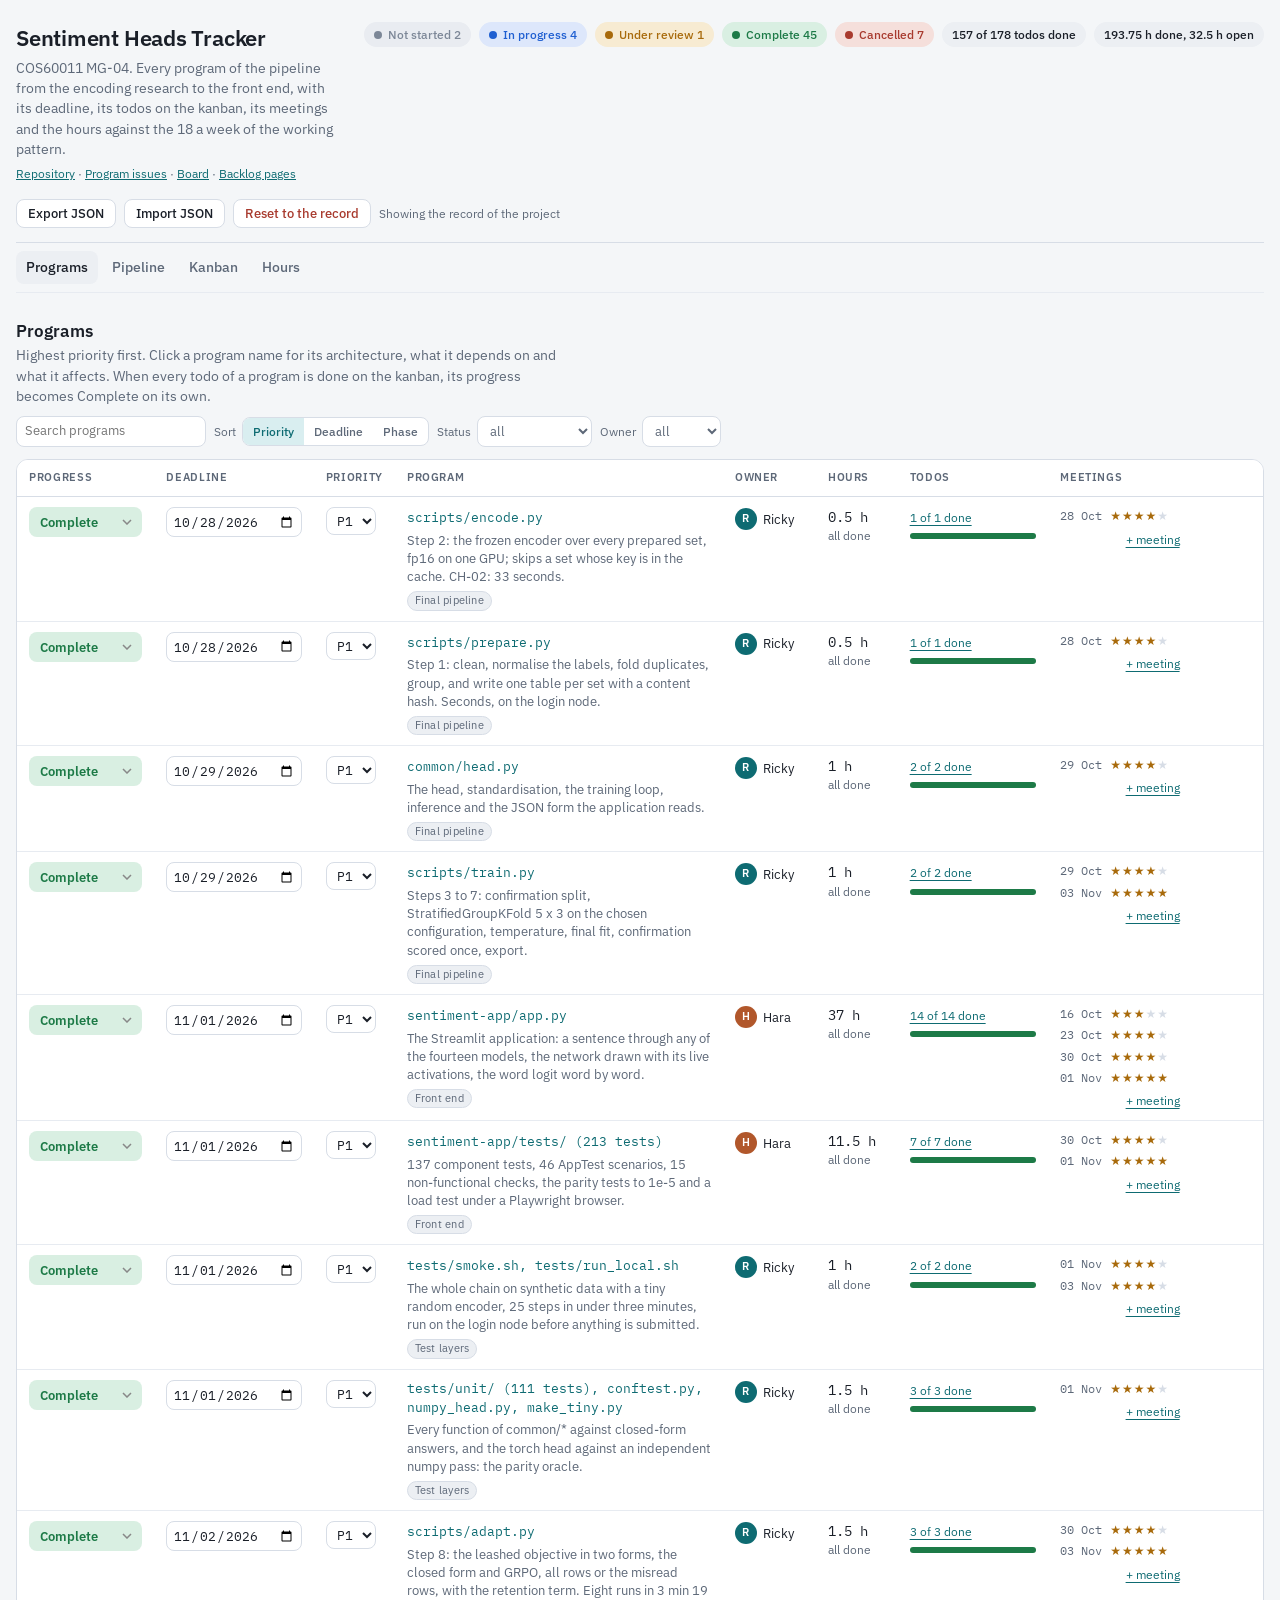
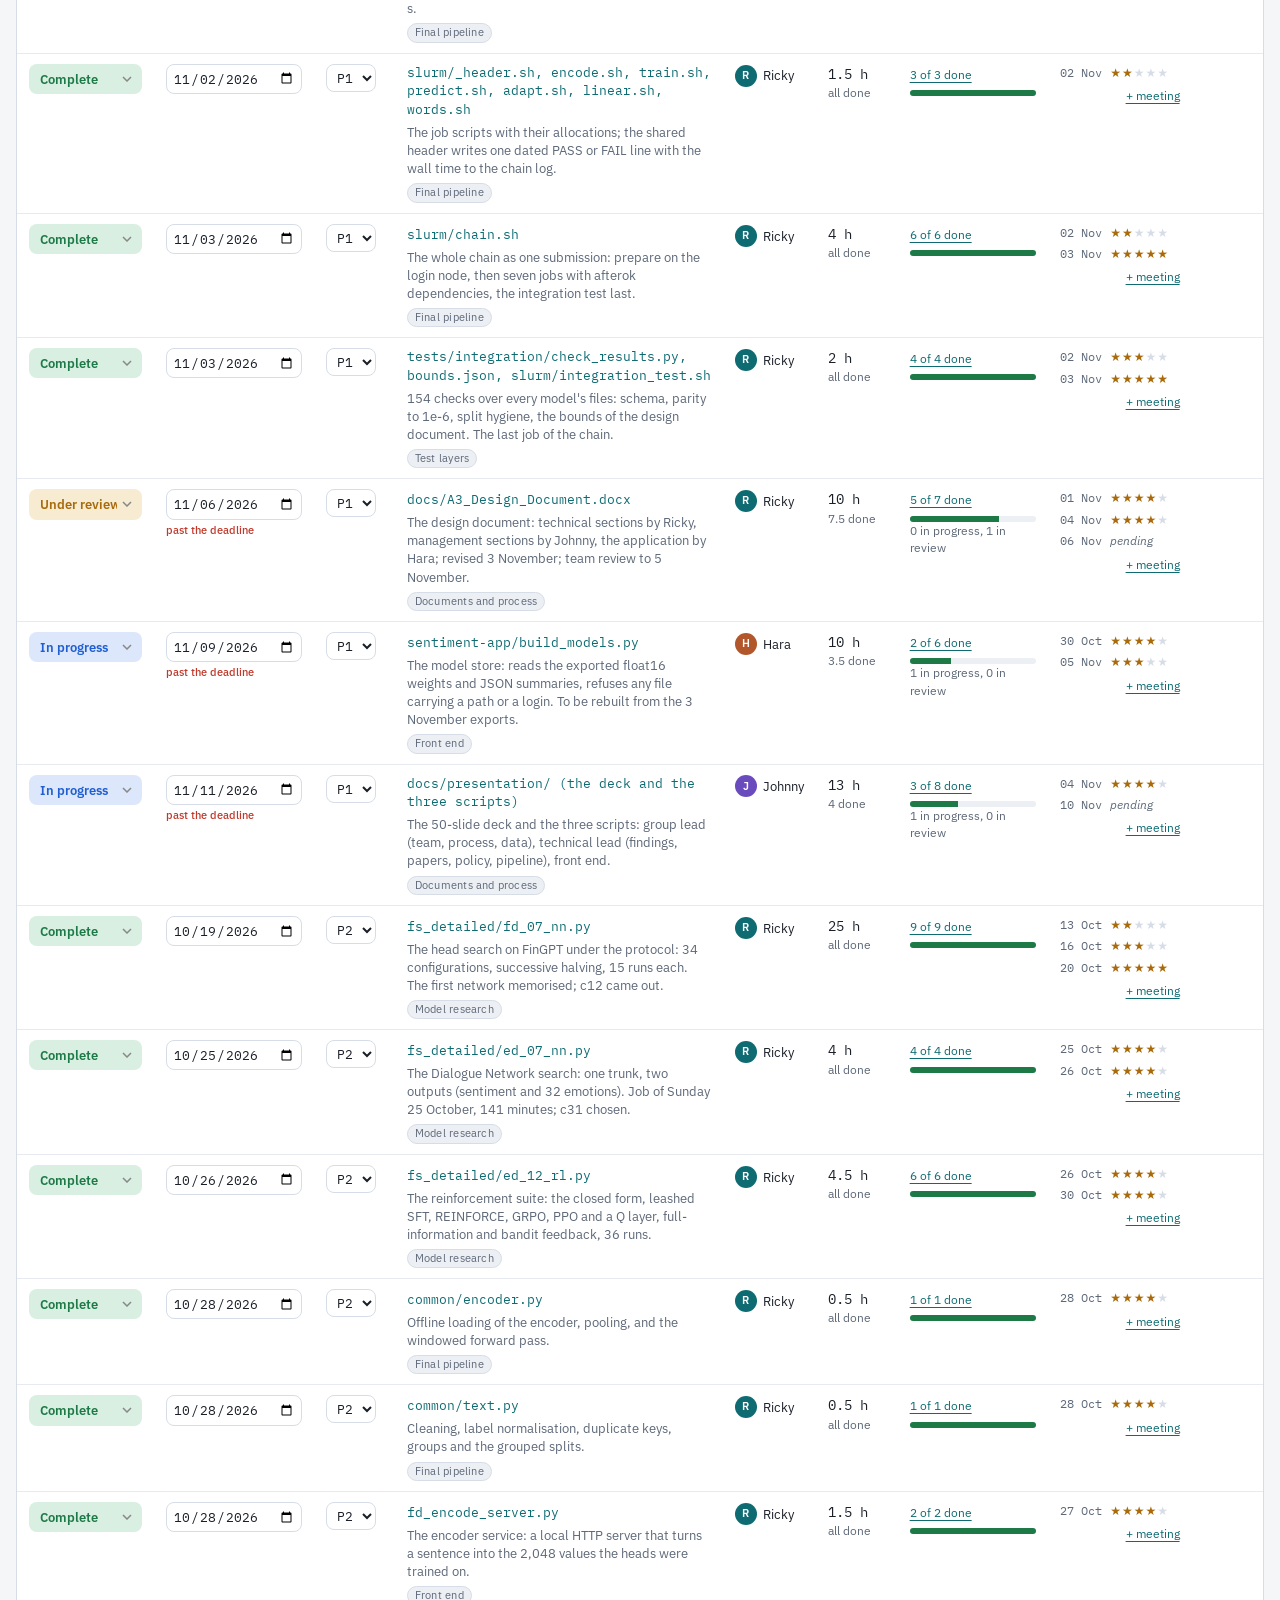
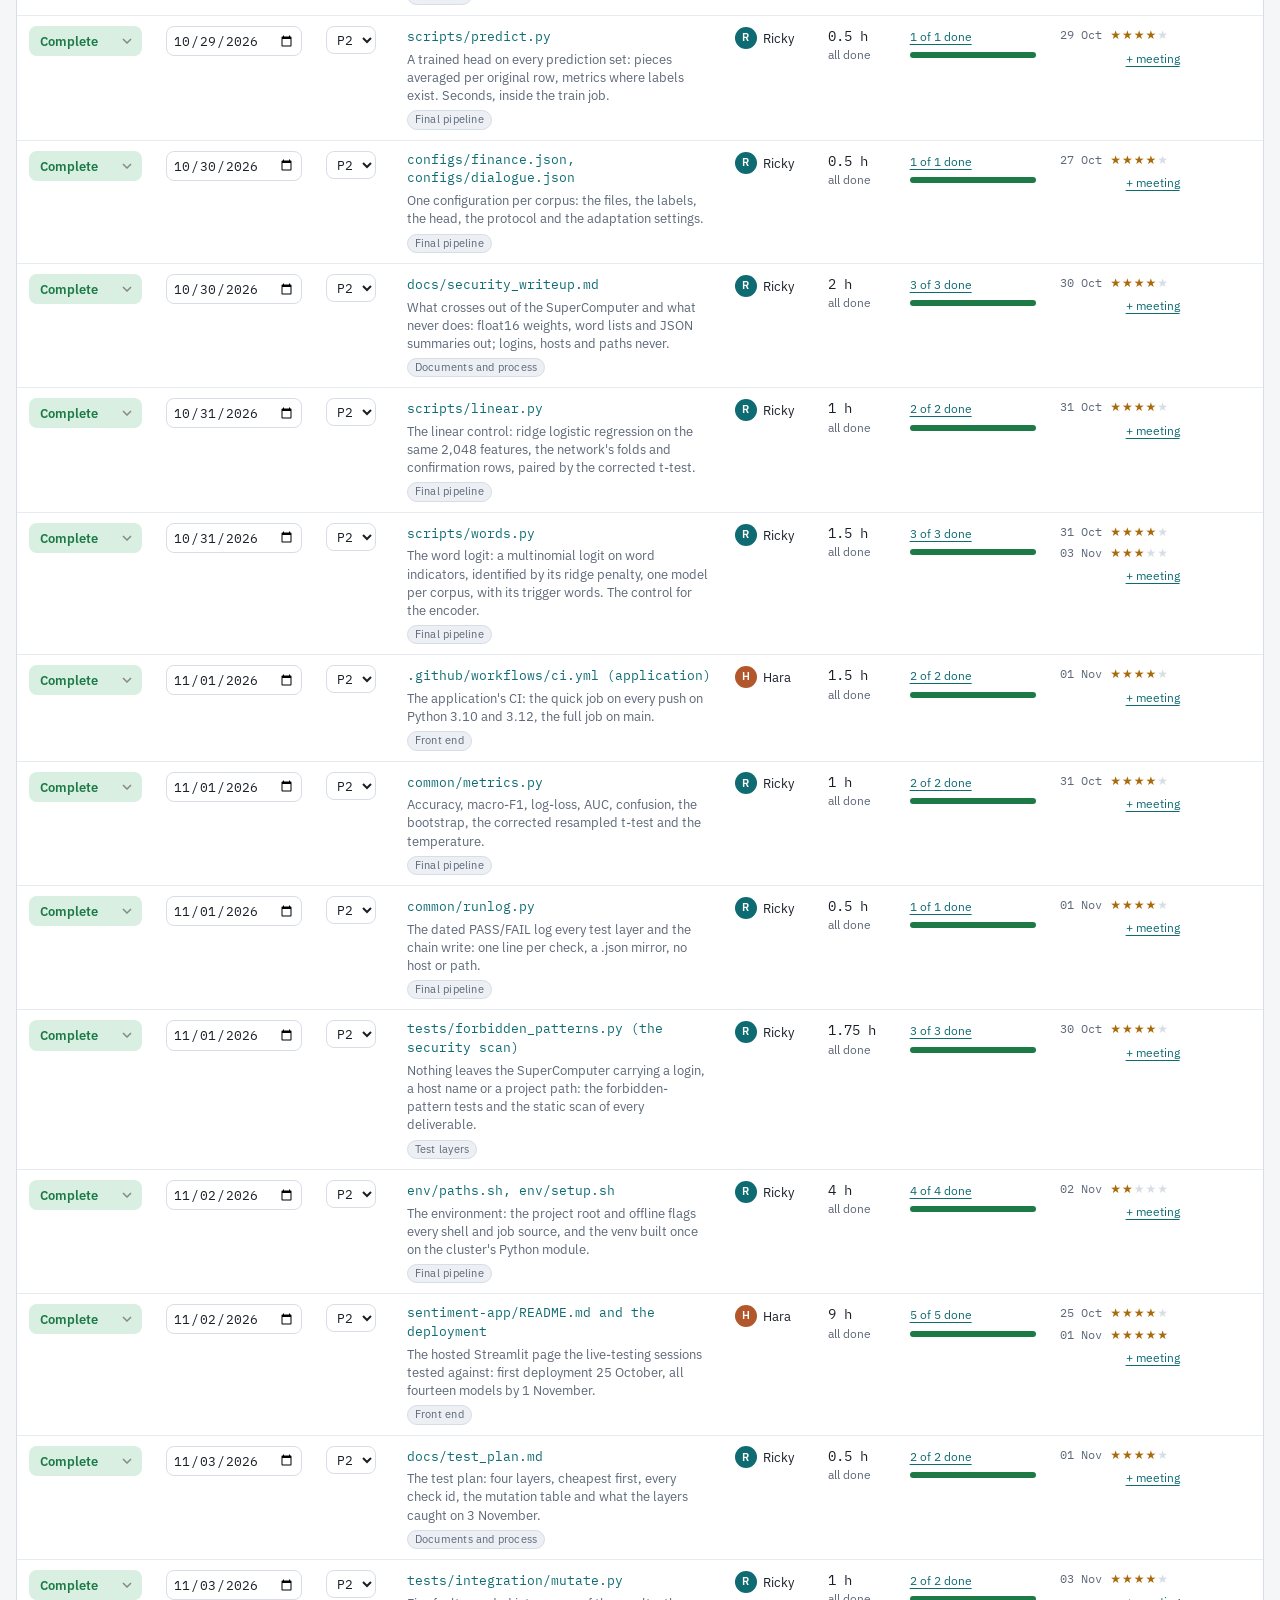
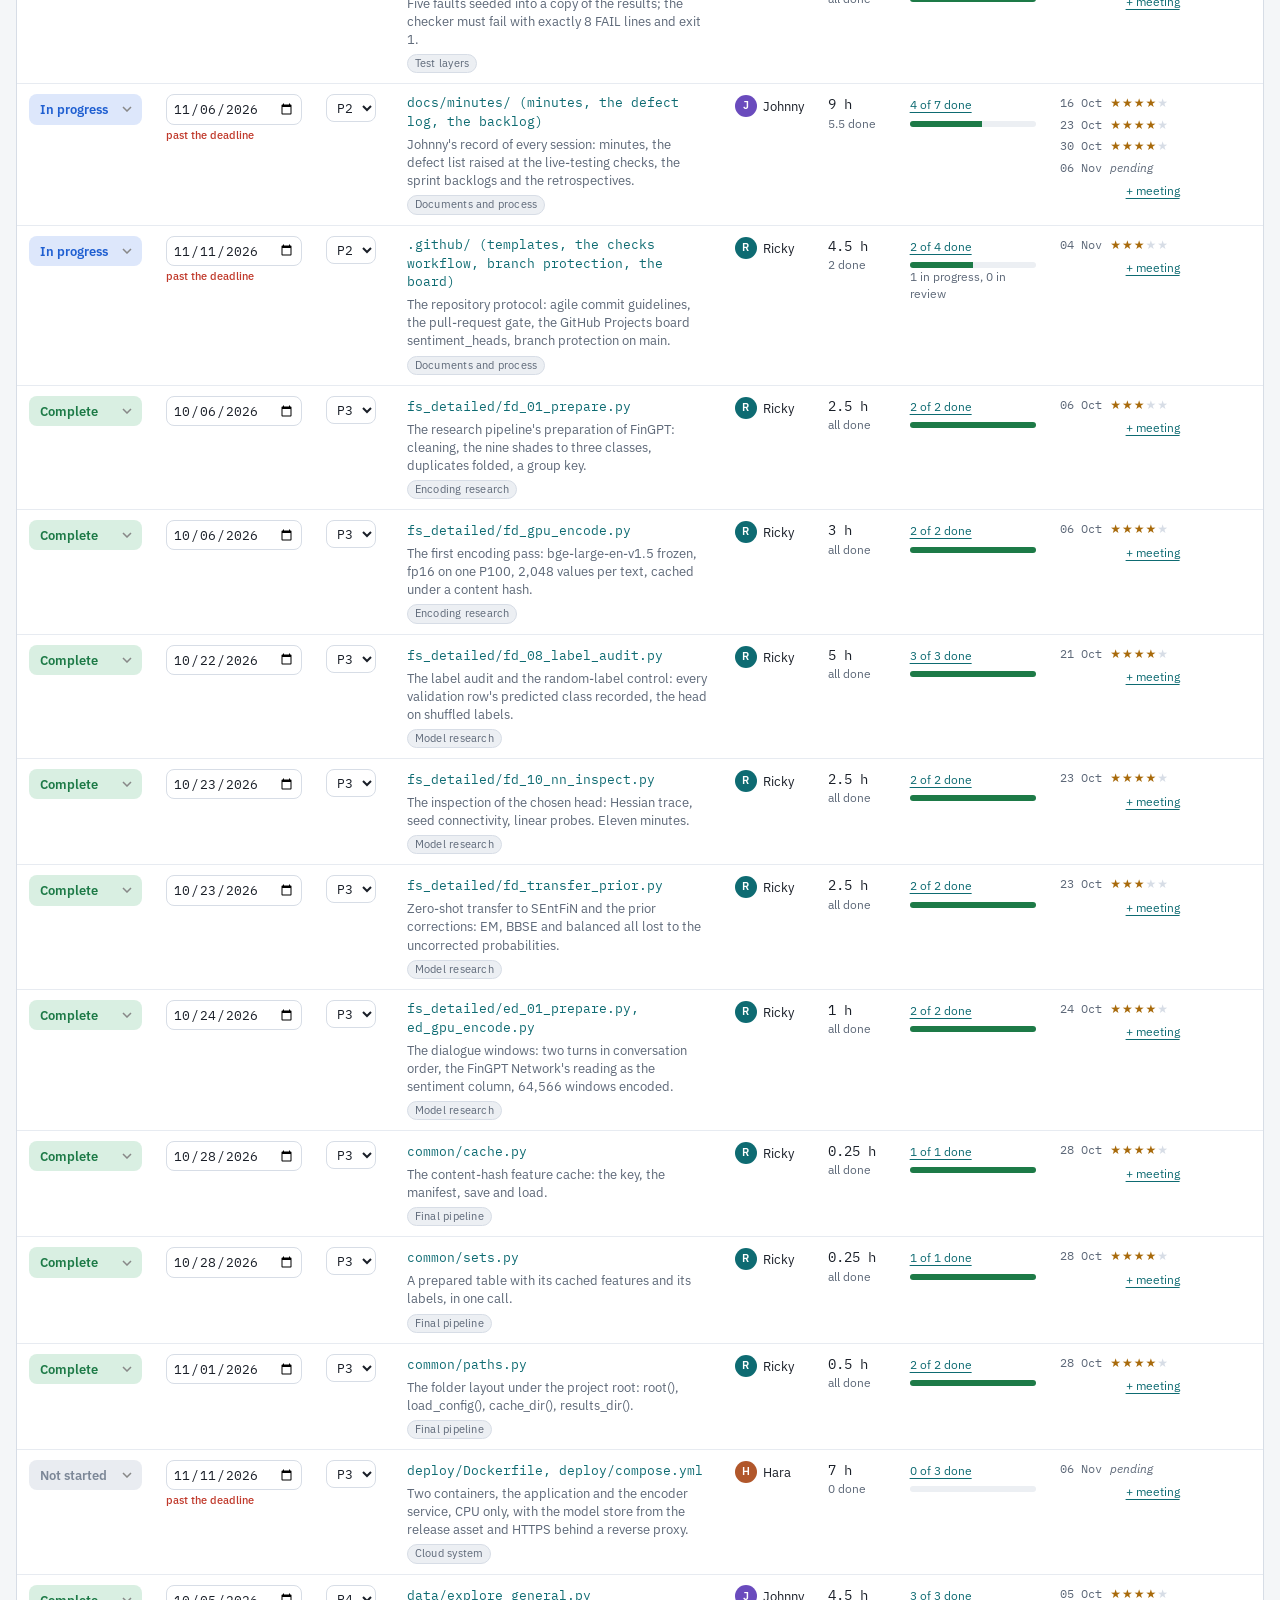
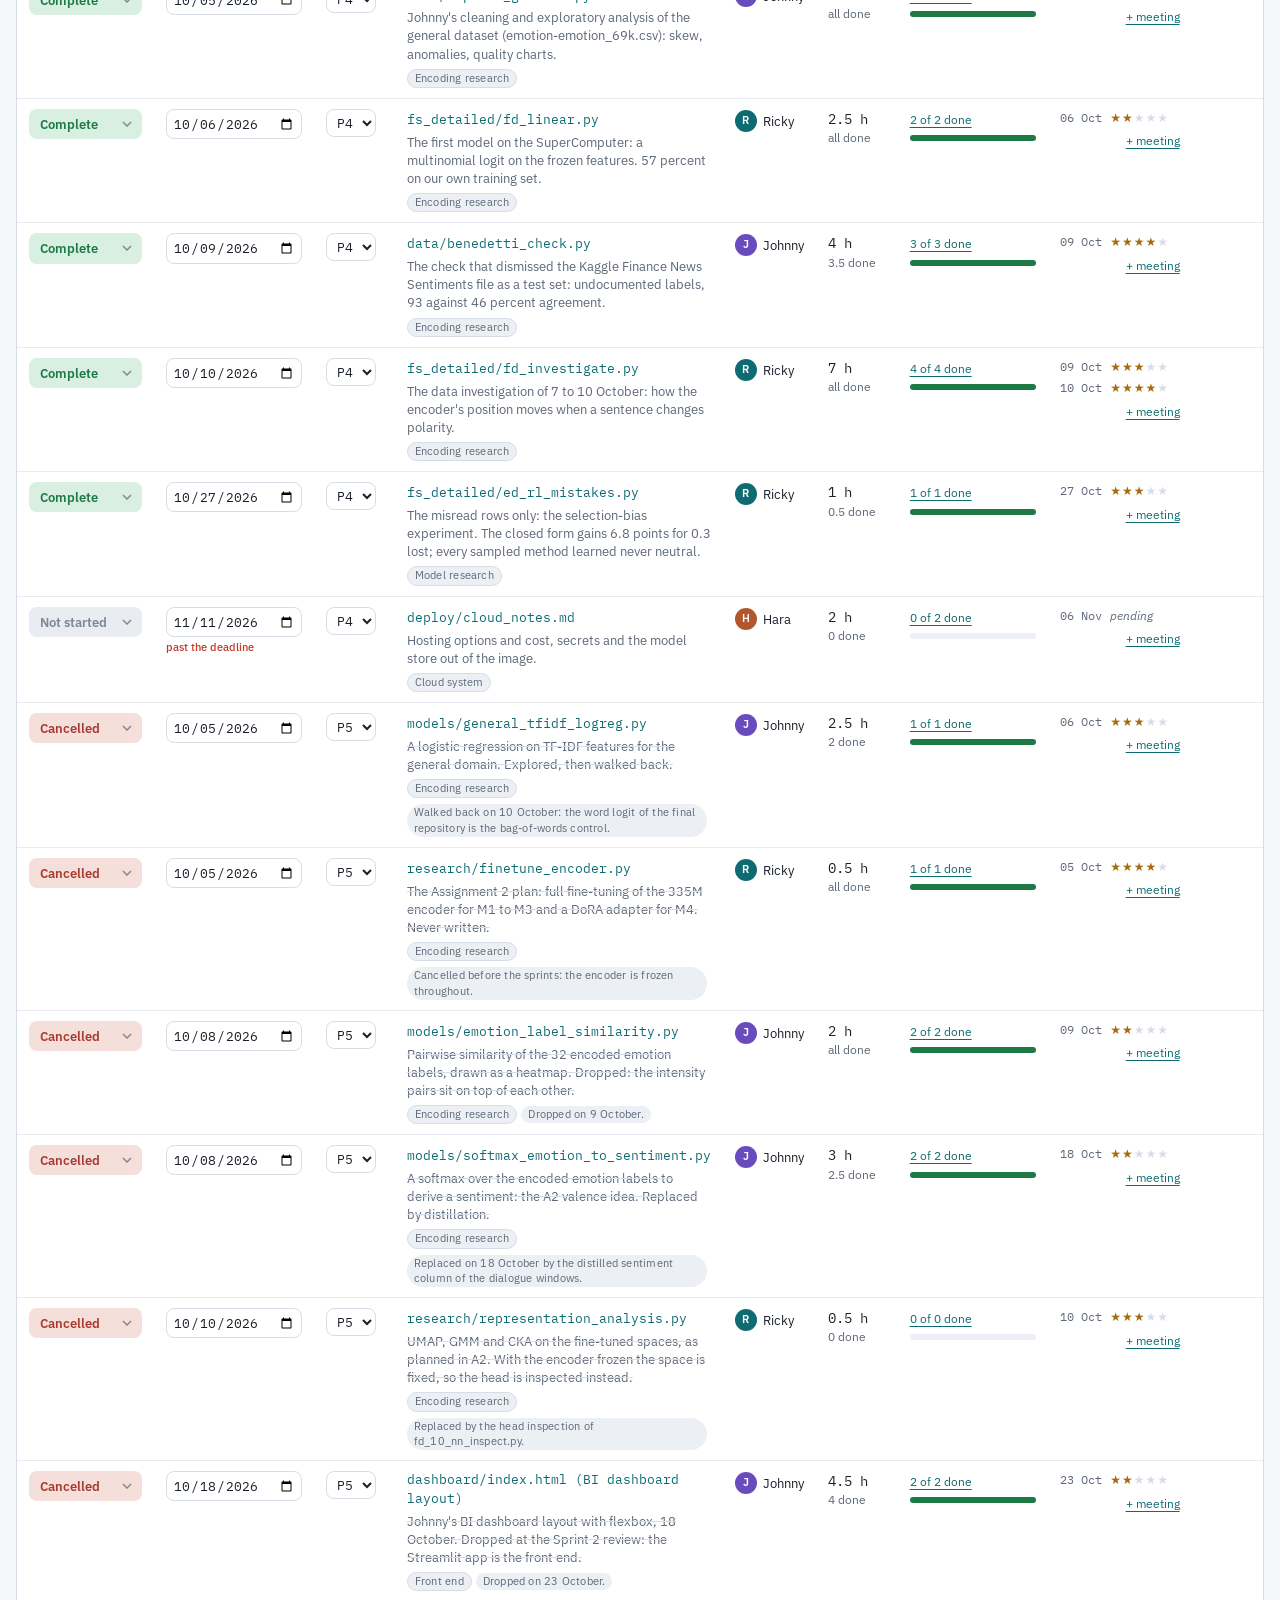
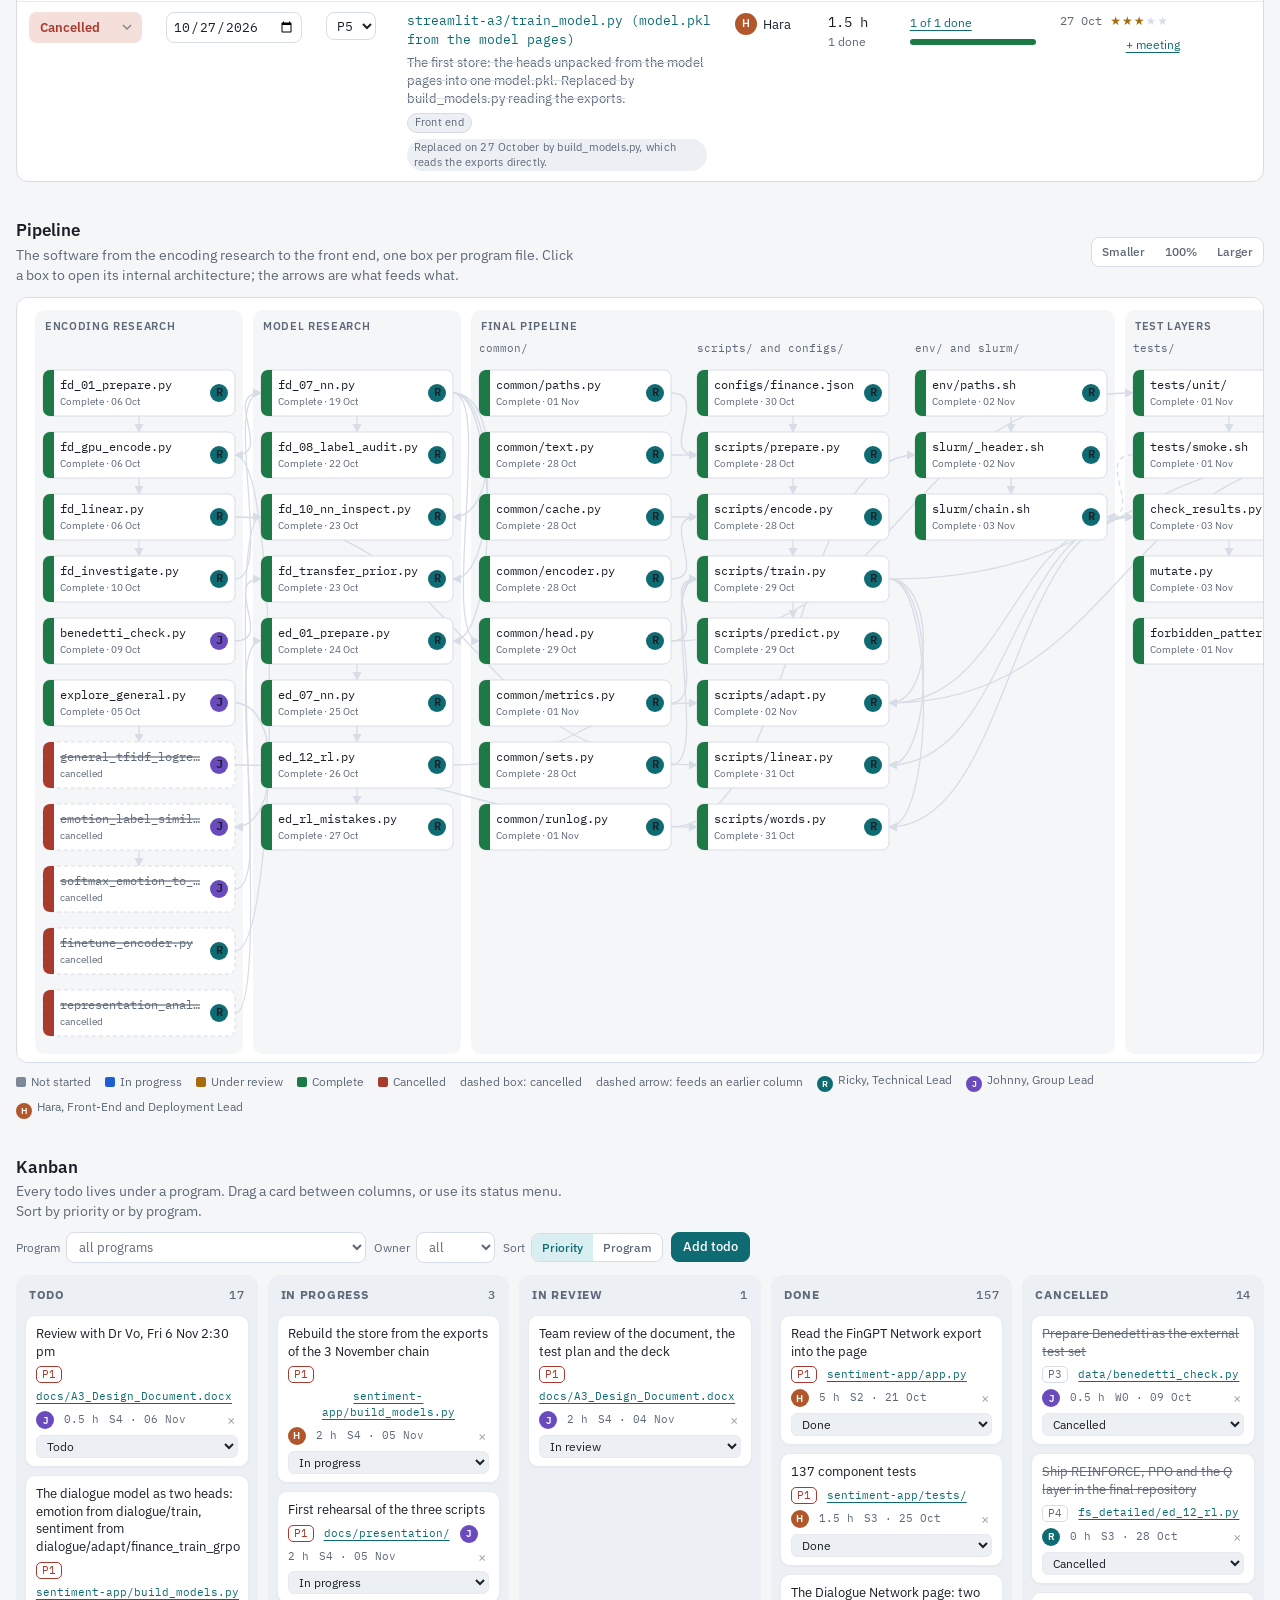
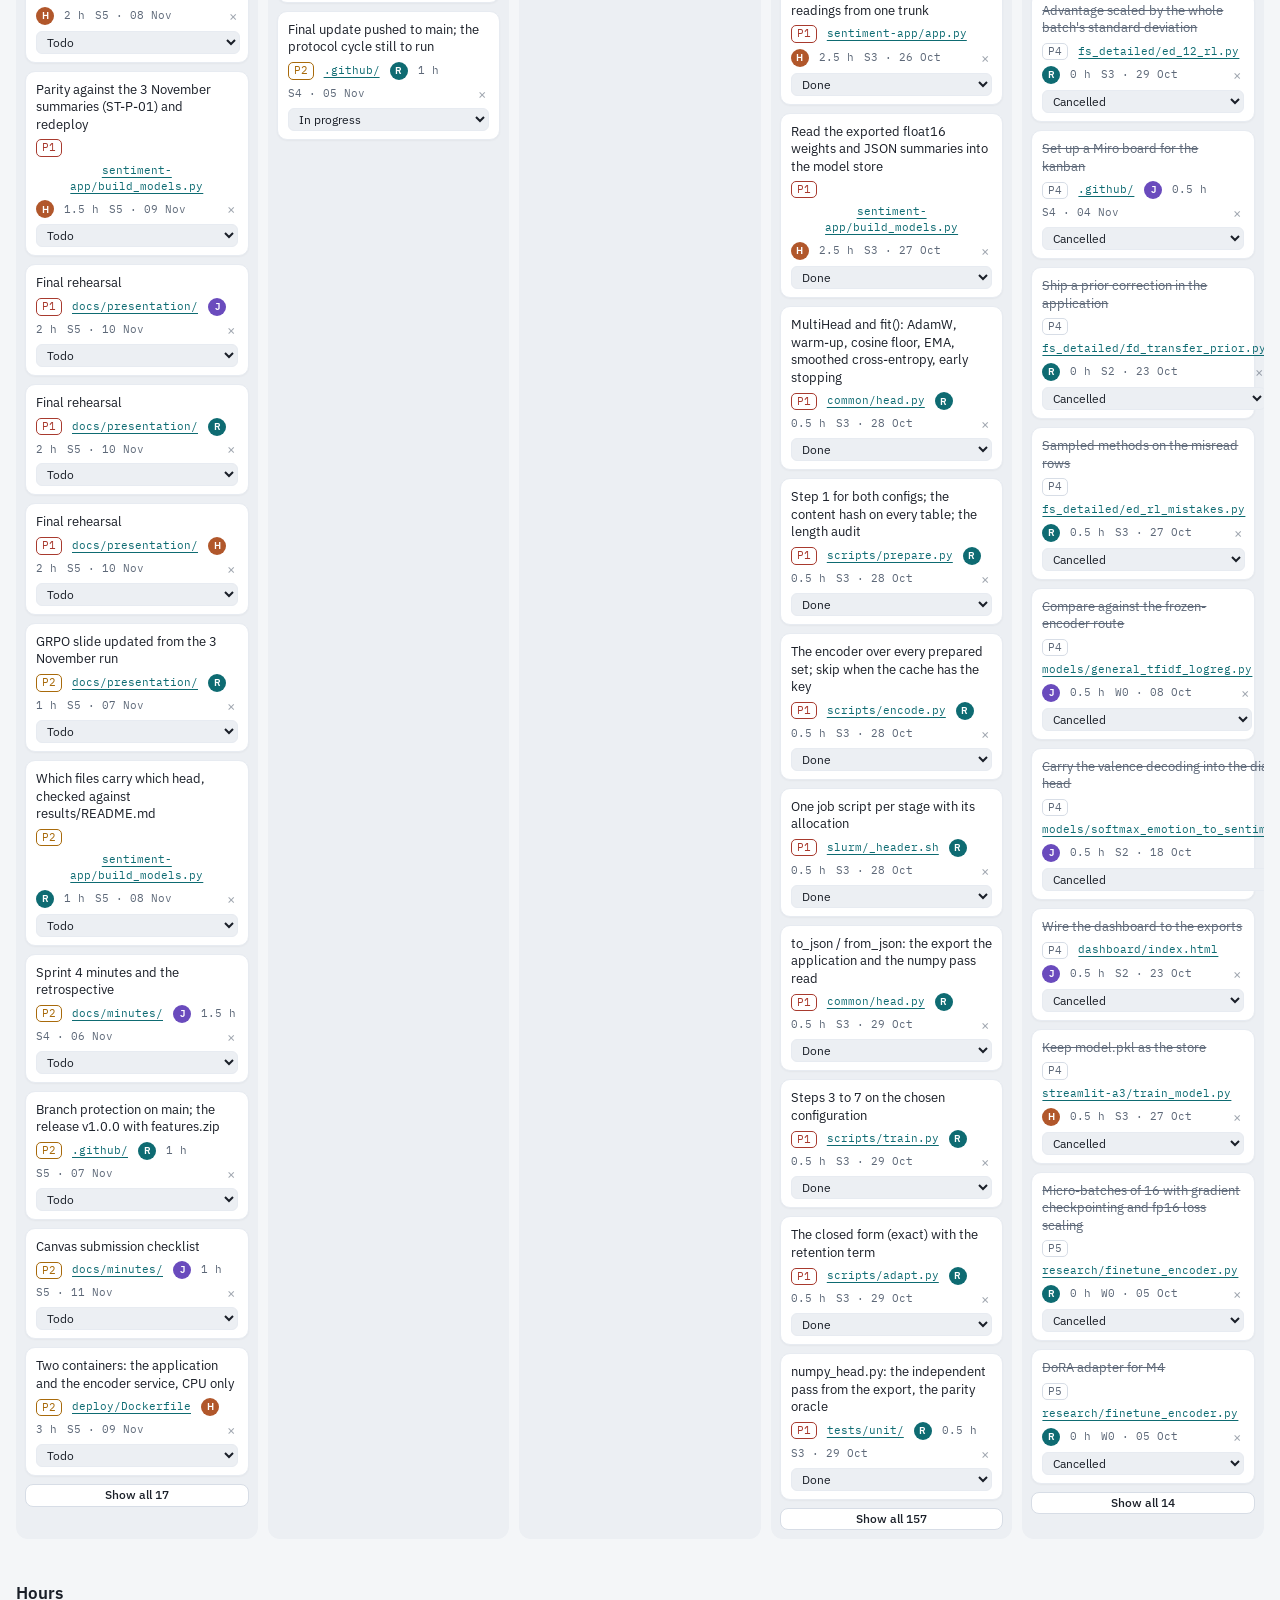
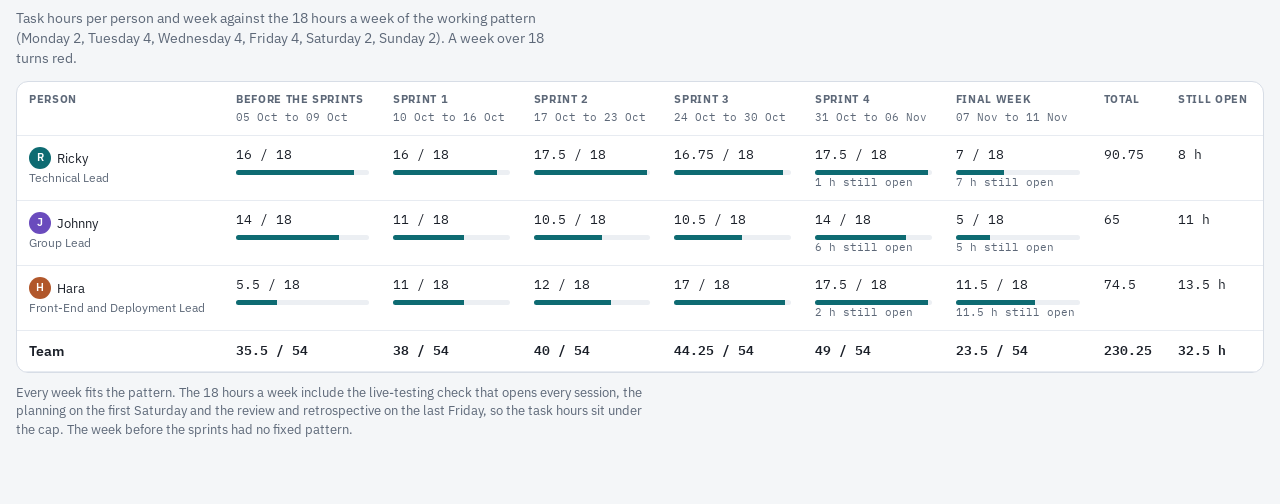
==== docs/tracker.html @ 029dcf8b "docs(tracker): the interactive tracker and its data, refs #3" ====
<!doctype html>
<html lang="en">
<head>
<meta charset="utf-8">
<meta name="viewport" content="width=device-width, initial-scale=1, viewport-fit=cover">
<title>Sentiment Heads Tracker</title>
<link rel="preconnect" href="https://fonts.googleapis.com">
<link rel="stylesheet" href="https://fonts.googleapis.com/css2?family=IBM+Plex+Sans:ital,wght@0,400;0,500;0,600;1,400&family=IBM+Plex+Mono:wght@400;500&display=swap">
<style>
/* Layout: one working page, summary first, then the table, the pipeline chart, the kanban and the hours; a drawer on the right for one program. */
:root {
  --bg: #f4f6f8; --surface: #ffffff; --surface-2: #eceff3; --fg: #1a1f28; --muted: #5d6878; --line: #d7dde6; --line-2: #e7ebf1;
  --accent: #0e6b72; --accent-fg: #ffffff; --accent-soft: #d9eef0; --focus: #2b8f97;
  --ns: #7c8797; --ns-soft: #e9ecf1; --ip: #1f5fd1; --ip-soft: #dde7fb; --ur: #a86a0b; --ur-soft: #f7ebd2;
  --co: #1d7a47; --co-soft: #d9efe2; --ca: #a83a2e; --ca-soft: #f5dfdb; --over: #c0392b;
  --shadow: 0 10px 30px rgba(20, 30, 45, .14);
  --sans: "IBM Plex Sans", system-ui, -apple-system, "Segoe UI", Roboto, sans-serif;
  --mono: "IBM Plex Mono", ui-monospace, SFMono-Regular, Menlo, Consolas, monospace;
}
@media (prefers-color-scheme: dark) {
  :root:not([data-theme="light"]) {
    --bg: #0f1318; --surface: #171c23; --surface-2: #1f2630; --fg: #e5e9ef; --muted: #99a3b2; --line: #2b3441; --line-2: #222a35;
    --accent: #5cc0c6; --accent-fg: #0b1a1c; --accent-soft: #163a3d; --focus: #7fd3d8;
    --ns: #8b96a6; --ns-soft: #262d38; --ip: #7aa7ff; --ip-soft: #1b2b4d; --ur: #e0a741; --ur-soft: #3d2f12;
    --co: #5fc98a; --co-soft: #15372a; --ca: #ef8b7d; --ca-soft: #42211d; --over: #ff6b5b;
    --shadow: 0 10px 30px rgba(0, 0, 0, .5);
    color-scheme: dark;
  }
}
:root[data-theme="dark"] {
  --bg: #0f1318; --surface: #171c23; --surface-2: #1f2630; --fg: #e5e9ef; --muted: #99a3b2; --line: #2b3441; --line-2: #222a35;
  --accent: #5cc0c6; --accent-fg: #0b1a1c; --accent-soft: #163a3d; --focus: #7fd3d8;
  --ns: #8b96a6; --ns-soft: #262d38; --ip: #7aa7ff; --ip-soft: #1b2b4d; --ur: #e0a741; --ur-soft: #3d2f12;
  --co: #5fc98a; --co-soft: #15372a; --ca: #ef8b7d; --ca-soft: #42211d; --over: #ff6b5b;
  --shadow: 0 10px 30px rgba(0, 0, 0, .5);
  color-scheme: dark;
}
* { box-sizing: border-box; }
[hidden] { display: none !important; }
html, body { margin: 0; }
body { background: var(--bg); color: var(--fg); font: 14px/1.45 var(--sans); }
.wrap { padding-left: max(16px, env(safe-area-inset-left, 0px)); padding-right: max(16px, env(safe-area-inset-right, 0px)); padding-block: 0 56px; max-width: 1560px; margin: 0 auto; }
h1, h2, h3 { margin: 0; text-wrap: balance; }
h1 { font-size: 22px; font-weight: 600; letter-spacing: -.01em; }
h2 { font-size: 17px; font-weight: 600; }
h3 { font-size: 13px; font-weight: 600; text-transform: uppercase; letter-spacing: .06em; color: var(--muted); }
p { margin: 0; }
a { color: var(--accent); }
button, select, input, textarea { font: inherit; color: inherit; }
button { cursor: pointer; }
:focus-visible { outline: 2px solid var(--focus); outline-offset: 2px; }
.mono { font-family: var(--mono); }
.num { font-variant-numeric: tabular-nums; }
.muted { color: var(--muted); }
.small { font-size: 12px; }

.top { display: flex; flex-wrap: wrap; gap: 16px 28px; align-items: flex-start; padding-block: 22px 14px; border-bottom: 1px solid var(--line); }
.top .brand { flex: 1 1 320px; min-width: 0; }
.top .brand p { color: var(--muted); margin-top: 4px; max-width: 64ch; }
.counts { display: flex; flex-wrap: wrap; gap: 8px; align-items: center; }
.chip { display: inline-flex; align-items: center; gap: 6px; padding: 3px 9px; border-radius: 999px; font-size: 12px; font-weight: 500; background: var(--surface-2); border: 1px solid transparent; white-space: nowrap; }
.chip .dot { width: 8px; height: 8px; border-radius: 50%; background: currentColor; }
.chip.st-ns { color: var(--ns); background: var(--ns-soft); }
.chip.st-ip { color: var(--ip); background: var(--ip-soft); }
.chip.st-ur { color: var(--ur); background: var(--ur-soft); }
.chip.st-co { color: var(--co); background: var(--co-soft); }
.chip.st-ca { color: var(--ca); background: var(--ca-soft); }
.tools { display: flex; flex-wrap: wrap; gap: 8px; align-items: center; }
.btn { border: 1px solid var(--line); background: var(--surface); border-radius: 8px; padding: 6px 11px; font-size: 13px; font-weight: 500; line-height: 1.2; }
.btn:hover { border-color: var(--muted); }
.btn.primary { background: var(--accent); color: var(--accent-fg); border-color: var(--accent); }
.btn.small { padding: 3px 8px; font-size: 12px; }
.btn.danger { color: var(--ca); }
.saved { font-size: 12px; color: var(--muted); min-width: 10ch; }

nav.tabs { position: sticky; top: env(safe-area-inset-top, 0px); z-index: 5; background: var(--bg); display: flex; gap: 4px; padding-block: 8px; border-bottom: 1px solid var(--line-2); overflow-x: auto; }
nav.tabs a { text-decoration: none; color: var(--muted); font-weight: 500; padding: 6px 10px; border-radius: 8px; white-space: nowrap; }
nav.tabs a:hover, nav.tabs a.on { color: var(--fg); background: var(--surface-2); }

section { padding-block: 26px 10px; }
.sec-head { display: flex; flex-wrap: wrap; gap: 10px 18px; align-items: center; justify-content: space-between; margin-bottom: 12px; }
.sec-head .lead { color: var(--muted); max-width: 70ch; margin-top: 2px; }
.controls { display: flex; flex-wrap: wrap; gap: 8px; align-items: center; }
.controls label { display: inline-flex; gap: 6px; align-items: center; font-size: 12px; color: var(--muted); }
.controls select, .controls input[type="search"], .field select, .field input, .field textarea { border: 1px solid var(--line); background: var(--surface); border-radius: 8px; padding: 5px 8px; font-size: 13px; }
.controls input[type="search"] { min-width: 180px; max-width: 100%; }
.controls select { max-width: min(300px, calc(100vw - 120px)); min-width: 0; }
.controls label { max-width: 100%; min-width: 0; }
.seg { display: inline-flex; border: 1px solid var(--line); border-radius: 8px; overflow: hidden; background: var(--surface); }
.seg button { border: 0; background: transparent; padding: 5px 10px; font-size: 12px; font-weight: 500; color: var(--muted); }
.seg button.on { background: var(--accent-soft); color: var(--accent); }

/* the table */
.table-wrap { overflow-x: auto; border: 1px solid var(--line); border-radius: 12px; background: var(--surface); }
table.programs { width: 100%; border-collapse: collapse; min-width: 980px; }
table.programs th { text-align: left; font-size: 11px; text-transform: uppercase; letter-spacing: .06em; color: var(--muted); font-weight: 600; padding: 10px 12px; border-bottom: 1px solid var(--line); background: var(--surface); position: sticky; top: 0; }
table.programs td { padding: 10px 12px; border-bottom: 1px solid var(--line-2); vertical-align: top; }
table.programs tr:last-child td { border-bottom: 0; }
table.programs tr.group td { background: var(--surface-2); font-weight: 600; padding-block: 7px; }
table.programs tr.group td span { color: var(--muted); font-weight: 400; margin-left: 8px; }
.col-status { width: 150px; } .col-date { width: 160px; } .col-pri { width: 70px; } .col-owner { width: 90px; } .col-hours { width: 86px; } .col-todos { width: 170px; } .col-meet { width: 230px; }
select.status { appearance: none; -webkit-appearance: none; width: 100%; border: 1px solid transparent; border-radius: 8px; padding: 5px 24px 5px 10px; font-size: 12.5px; font-weight: 600; background: var(--ns-soft) url("data:image/svg+xml;utf8,<svg xmlns='http://www.w3.org/2000/svg' width='10' height='6' viewBox='0 0 10 6'><path d='M1 1l4 4 4-4' fill='none' stroke='%23888' stroke-width='1.5'/></svg>") no-repeat right 9px center; color: var(--ns); }
select.status.st-ns { background-color: var(--ns-soft); color: var(--ns); }
select.status.st-ip { background-color: var(--ip-soft); color: var(--ip); }
select.status.st-ur { background-color: var(--ur-soft); color: var(--ur); }
select.status.st-co { background-color: var(--co-soft); color: var(--co); }
select.status.st-ca { background-color: var(--ca-soft); color: var(--ca); }
.auto-tag { display: block; font-size: 10.5px; color: var(--muted); margin-top: 3px; padding-left: 2px; }
input.date { border: 1px solid var(--line); background: var(--surface); border-radius: 8px; padding: 4px 6px; font-size: 12.5px; width: 100%; font-family: var(--mono); }
.overdue { display: block; font-size: 11px; color: var(--over); margin-top: 3px; font-weight: 500; }
select.pri { border: 1px solid var(--line); background: var(--surface); border-radius: 8px; padding: 4px 6px; font-size: 12.5px; font-family: var(--mono); }
.prog-name { background: none; border: 0; padding: 0; font-family: var(--mono); font-size: 13px; color: var(--accent); text-align: left; text-decoration: underline; text-decoration-color: transparent; text-underline-offset: 3px; }
.prog-name:hover { text-decoration-color: currentColor; }
.prog-sum { color: var(--muted); font-size: 12.5px; margin-top: 3px; max-width: 70ch; }
.prog-sum.cancelled { text-decoration: line-through; text-decoration-color: var(--line); }
.tag { display: inline-block; font-size: 10.5px; padding: 1px 7px; border-radius: 999px; background: var(--surface-2); color: var(--muted); margin-top: 6px; margin-right: 4px; letter-spacing: .02em; }
.tag.phase { border: 1px solid var(--line); }
.owner { display: inline-flex; align-items: center; gap: 6px; font-size: 12.5px; }
.ava { width: 22px; height: 22px; border-radius: 50%; display: inline-grid; place-items: center; font-size: 11px; font-weight: 600; color: var(--accent-fg); background: var(--accent); flex: none; }
.ava.J { background: #6a4bbd; } .ava.H { background: #b1572b; }
:root[data-theme="dark"] .ava.J, :root:not([data-theme="light"]) .ava.J { color: #fff; }
.bar { height: 6px; border-radius: 3px; background: var(--surface-2); overflow: hidden; margin-top: 6px; }
.bar i { display: block; height: 100%; background: var(--co); }
.bar i.ip { background: var(--ip); }
.link { background: none; border: 0; padding: 0; color: var(--accent); font-size: 12px; text-decoration: underline; text-underline-offset: 3px; }
ul.meet { list-style: none; margin: 0; padding: 0; display: grid; gap: 4px; }
ul.meet li { display: flex; align-items: center; gap: 8px; font-size: 12.5px; }
ul.meet .d { font-family: var(--mono); color: var(--muted); font-size: 12px; min-width: 6ch; }
.stars { letter-spacing: 1px; color: var(--ur); font-size: 12px; }
.stars .off { color: var(--line); }
.stars.pending { color: var(--muted); font-style: italic; letter-spacing: 0; }
.x { background: none; border: 0; color: var(--muted); padding: 0 3px; font-size: 14px; line-height: 1; opacity: 0; }
ul.meet li:hover .x, ul.meet li:focus-within .x { opacity: 1; }
.add-meet { display: grid; grid-template-columns: 1fr auto; gap: 6px; margin-top: 6px; }
.add-meet.open { grid-template-columns: 1fr; }
.add-meet .row { display: flex; gap: 6px; flex-wrap: wrap; }
.add-meet input, .add-meet select { border: 1px solid var(--line); background: var(--surface); border-radius: 8px; padding: 4px 6px; font-size: 12px; }
.add-meet input[type="date"] { font-family: var(--mono); }
.add-meet input.note { flex: 1 1 120px; min-width: 0; }

/* the flowchart */
.flow-wrap { border: 1px solid var(--line); border-radius: 12px; background: var(--surface); overflow: auto; position: relative; }
.flow-wrap svg { display: block; }
.legend { display: flex; flex-wrap: wrap; gap: 6px 14px; align-items: center; font-size: 12px; color: var(--muted); margin-top: 8px; }
.legend .sw { display: inline-block; width: 10px; height: 10px; border-radius: 2px; margin-right: 5px; vertical-align: -1px; }
svg .node { cursor: pointer; }
svg .node rect.box { fill: var(--surface); stroke: var(--line); stroke-width: 1; }
svg .node:hover rect.box, svg .node:focus rect.box, svg .node.on rect.box { stroke: var(--accent); stroke-width: 1.5; }
svg .node.ca rect.box { stroke-dasharray: 4 3; }
svg .node text { font-family: var(--mono); font-size: 11.5px; fill: var(--fg); }
svg .node.ca text.label { fill: var(--muted); text-decoration: line-through; }
svg .node text.sub { font-family: var(--sans); font-size: 10px; fill: var(--muted); }
svg .stripe.st-ns { fill: var(--ns); } svg .stripe.st-ip { fill: var(--ip); } svg .stripe.st-ur { fill: var(--ur); } svg .stripe.st-co { fill: var(--co); } svg .stripe.st-ca { fill: var(--ca); }
svg .edge { fill: none; stroke: var(--line); stroke-width: 1.3; }
svg .edge.back { stroke-dasharray: 5 4; }
svg .edge.lit { stroke: var(--accent); stroke-width: 2; }
svg .edge.dim { opacity: .25; }
svg .band { fill: var(--surface-2); opacity: .55; }
svg .band-label { font-family: var(--sans); font-size: 11px; font-weight: 600; letter-spacing: .06em; text-transform: uppercase; fill: var(--muted); }
svg .col-label { font-family: var(--mono); font-size: 10.5px; fill: var(--muted); }
svg .ava-c { fill: var(--accent); } svg .ava-c.J { fill: #6a4bbd; } svg .ava-c.H { fill: #b1572b; }
svg .ava-t { font-family: var(--sans); font-size: 9px; font-weight: 600; fill: #fff; }
svg marker path { fill: var(--line); }
svg marker.lit path { fill: var(--accent); }

/* the kanban */
.kanban { display: grid; grid-template-columns: repeat(5, minmax(200px, 1fr)); gap: 10px; overflow-x: auto; padding-bottom: 6px; }
.kcol { background: var(--surface-2); border-radius: 12px; padding: 8px; min-height: 160px; display: flex; flex-direction: column; gap: 8px; border: 1px solid transparent; }
.kcol.over { border-color: var(--accent); background: var(--accent-soft); }
.kcol h4 { margin: 2px 4px 4px; font-size: 12px; text-transform: uppercase; letter-spacing: .06em; color: var(--muted); display: flex; justify-content: space-between; }
.kcol h4 .n { font-family: var(--mono); font-weight: 500; }
.klabel { font-family: var(--mono); font-size: 11px; color: var(--muted); padding: 6px 4px 0; border-top: 1px dashed var(--line); margin-top: 2px; }
.klabel:first-of-type { border-top: 0; margin-top: 0; padding-top: 2px; }
.card { background: var(--surface); border: 1px solid var(--line-2); border-radius: 10px; padding: 9px 10px 8px; display: grid; gap: 6px; cursor: grab; box-shadow: 0 1px 2px rgba(0,0,0,.04); }
.card:active { cursor: grabbing; }
.card.dragging { opacity: .5; }
.card .t { font-size: 13px; line-height: 1.35; }
.card.canc .t { text-decoration: line-through; color: var(--muted); }
.card .m { display: flex; flex-wrap: wrap; gap: 6px 10px; align-items: center; font-size: 11.5px; color: var(--muted); }
.card .m .mono { font-size: 11px; }
.card .m .ava { width: 18px; height: 18px; font-size: 9.5px; }
.pbadge { font-family: var(--mono); font-size: 10.5px; padding: 0 5px; border-radius: 5px; border: 1px solid var(--line); color: var(--muted); }
.pbadge.p1 { color: var(--ca); border-color: var(--ca); } .pbadge.p2 { color: var(--ur); border-color: var(--ur); }
.card select.ts { border: 1px solid var(--line-2); background: var(--surface-2); border-radius: 6px; padding: 2px 6px; font-size: 11.5px; width: 100%; }
.card .del { margin-left: auto; }
.add-todo { display: none; background: var(--surface); border: 1px solid var(--line); border-radius: 12px; padding: 12px; margin-bottom: 12px; }
.add-todo.open { display: block; }
.fields { display: grid; grid-template-columns: repeat(auto-fit, minmax(150px, 1fr)); gap: 8px; }
.field { display: grid; gap: 4px; font-size: 12px; color: var(--muted); }
.field.wide { grid-column: 1 / -1; }
.field input, .field select, .field textarea { width: 100%; }
.form-actions { display: flex; gap: 8px; margin-top: 10px; align-items: center; }
.hint { font-size: 12px; color: var(--muted); }
.err { font-size: 12px; color: var(--ca); }

/* the hours */
.hours-wrap { overflow-x: auto; border: 1px solid var(--line); border-radius: 12px; background: var(--surface); }
table.hours { border-collapse: collapse; width: 100%; min-width: 760px; }
table.hours th, table.hours td { padding: 10px 12px; border-bottom: 1px solid var(--line-2); text-align: left; vertical-align: top; }
table.hours th { font-size: 11px; text-transform: uppercase; letter-spacing: .06em; color: var(--muted); }
table.hours th small { display: block; text-transform: none; letter-spacing: 0; font-weight: 400; font-family: var(--mono); font-size: 10.5px; margin-top: 2px; }
table.hours td.h { font-family: var(--mono); font-size: 13px; }
table.hours td.h .b { height: 5px; background: var(--surface-2); border-radius: 3px; margin-top: 5px; overflow: hidden; }
table.hours td.h .b i { display: block; height: 100%; background: var(--accent); }
table.hours td.h.over { color: var(--over); } table.hours td.h.over .b i { background: var(--over); }
table.hours td.h .o { font-size: 10.5px; color: var(--muted); display: block; }
table.hours tr.total td { font-weight: 600; border-top: 1px solid var(--line); }
.note { color: var(--muted); font-size: 12.5px; margin-top: 10px; max-width: 80ch; }

/* the drawer */
.backdrop { position: fixed; inset: 0; background: rgba(10, 14, 20, .35); z-index: 20; }
.drawer { position: fixed; top: 0; right: 0; bottom: 0; width: min(600px, 100vw); background: var(--surface); box-shadow: var(--shadow); z-index: 21; overflow-y: auto; padding-left: 22px; padding-right: max(22px, env(safe-area-inset-right, 0px)); padding-block: calc(16px + env(safe-area-inset-top, 0px)) 32px; border-left: 1px solid var(--line); }
.drawer .head-row { display: flex; gap: 12px; align-items: flex-start; justify-content: space-between; }
.drawer .close { flex: none; }
.drawer header .file { font-family: var(--mono); font-size: 16px; font-weight: 500; word-break: break-word; }
.drawer header .meta { display: flex; flex-wrap: wrap; gap: 6px; margin-top: 8px; }
.drawer .block { margin-top: 22px; }
.drawer .block h3 { margin-bottom: 8px; }
.drawer p.what { max-width: 68ch; }
.drawer .chips { display: flex; flex-wrap: wrap; gap: 6px; }
.chips button.chip { cursor: pointer; border-color: var(--line); background: var(--surface); }
.chips button.chip:hover { border-color: var(--accent); color: var(--accent); }
.chips .chip.plain { color: var(--muted); }
.io { display: grid; grid-template-columns: 1fr 1fr; gap: 12px; }
.io ul { margin: 0; padding-left: 0; list-style: none; font-family: var(--mono); font-size: 12px; display: grid; gap: 3px; }
.io ul li { word-break: break-all; }
.arch { border: 1px solid var(--line-2); border-radius: 10px; padding: 8px; background: var(--bg); overflow-x: auto; }
.arch svg { display: block; width: 100%; height: auto; }
.arch svg rect { fill: var(--surface); stroke: var(--line); }
.arch svg text.n { font-family: var(--mono); font-size: 11.5px; fill: var(--fg); font-weight: 500; }
.arch svg text.d { font-family: var(--sans); font-size: 10.5px; fill: var(--muted); }
.arch svg path { stroke: var(--muted); fill: none; stroke-width: 1.2; }
.arch svg marker path { fill: var(--muted); stroke: none; }
ul.tlist { list-style: none; margin: 0; padding: 0; display: grid; gap: 6px; }
ul.tlist li { display: grid; grid-template-columns: 1fr auto; gap: 4px 10px; align-items: center; padding: 8px 10px; border: 1px solid var(--line-2); border-radius: 10px; }
ul.tlist li .t { font-size: 13px; }
ul.tlist li.canc .t { text-decoration: line-through; color: var(--muted); }
ul.tlist li .m { grid-column: 1 / -1; display: flex; gap: 10px; flex-wrap: wrap; font-size: 11.5px; color: var(--muted); align-items: center; }
ul.tlist select.ts { border: 1px solid var(--line-2); background: var(--surface-2); border-radius: 6px; padding: 2px 6px; font-size: 11.5px; }
.ctrl-grid { display: grid; grid-template-columns: repeat(auto-fit, minmax(130px, 1fr)); gap: 8px; }
.empty { color: var(--muted); font-size: 12.5px; padding: 8px 2px; }
.toast { position: fixed; left: 50%; bottom: calc(20px + env(safe-area-inset-bottom, 0px)); transform: translateX(-50%); background: var(--fg); color: var(--bg); padding: 8px 14px; border-radius: 10px; font-size: 13px; z-index: 30; box-shadow: var(--shadow); }
.confirm { display: inline-flex; gap: 6px; align-items: center; font-size: 12.5px; }

@media (max-width: 760px) {
  .kanban { grid-template-columns: 1fr; }
  table.programs { min-width: 0; }
  table.programs thead { display: none; }
  table.programs tr { display: grid; grid-template-columns: 1fr 1fr; gap: 6px 10px; padding: 12px 10px; border-bottom: 1px solid var(--line); }
  table.programs tr.group { display: block; }
  table.programs td { display: block; padding: 0; border: 0; }
  table.programs td.c-prog { grid-column: 1 / -1; order: -1; }
  table.programs td.c-meet { grid-column: 1 / -1; }
  table.programs td::before { content: attr(data-l); display: block; font-size: 10.5px; text-transform: uppercase; letter-spacing: .06em; color: var(--muted); margin-bottom: 3px; }
  table.programs td.c-prog::before { display: none; }
  .io { grid-template-columns: 1fr; }
}
@media (prefers-reduced-motion: no-preference) {
  .drawer { animation: slide .18s ease-out; }
  @keyframes slide { from { transform: translateX(24px); opacity: 0; } to { transform: none; opacity: 1; } }
}
</style>
</head>
<body>
<div class="wrap">
<header class="top">
  <div class="brand">
    <h1>Sentiment Heads Tracker</h1>
    <p>COS60011 MG-04. Every program of the pipeline from the encoding research to the front end, with its deadline, its todos on the kanban, its meetings and the hours against the 18 a week of the working pattern.</p>
    <p class="small" style="margin-top:6px"><a href="https://github.com/hputhireth/Technology-and-Design">Repository</a> · <a href="https://github.com/hputhireth/Technology-and-Design/issues?q=label%3Aprogram">Program issues</a> · <a href="https://github.com/users/hputhireth/projects">Board</a> · <a href="https://github.com/hputhireth/Technology-and-Design/blob/main/docs/README.md">Backlog pages</a></p>
  </div>
  <div class="counts" id="counts"></div>
  <div class="tools">
    <button class="btn" id="exportBtn" type="button">Export JSON</button>
    <label class="btn" for="importFile">Import JSON</label>
    <input type="file" id="importFile" accept="application/json,.json" hidden>
    <button class="btn danger" id="resetBtn" type="button">Reset to the record</button>
    <span class="confirm" id="resetConfirm" hidden>Replace your changes with the record? <button class="btn small danger" id="resetYes" type="button">Yes, reset</button> <button class="btn small" id="resetNo" type="button">Keep</button></span>
    <span class="saved" id="saved"></span>
  </div>
</header>

<nav class="tabs" aria-label="Sections">
  <a href="#programs">Programs</a>
  <a href="#pipeline">Pipeline</a>
  <a href="#kanban">Kanban</a>
  <a href="#hours">Hours</a>
</nav>

<section id="programs">
  <div class="sec-head">
    <div>
      <h2>Programs</h2>
      <p class="lead">Highest priority first. Click a program name for its architecture, what it depends on and what it affects. When every todo of a program is done on the kanban, its progress becomes Complete on its own.</p>
    </div>
    <div class="controls">
      <input type="search" id="search" placeholder="Search programs" aria-label="Search programs">
      <label>Sort
        <span class="seg" id="sortSeg">
          <button type="button" data-v="priority" class="on">Priority</button>
          <button type="button" data-v="deadline">Deadline</button>
          <button type="button" data-v="phase">Phase</button>
        </span>
      </label>
      <label>Status <select id="fStatus"><option value="">all</option></select></label>
      <label>Owner <select id="fOwner"><option value="">all</option></select></label>
    </div>
  </div>
  <div class="table-wrap">
    <table class="programs" id="programTable">
      <thead>
        <tr>
          <th class="col-status">Progress</th>
          <th class="col-date">Deadline</th>
          <th class="col-pri">Priority</th>
          <th>Program</th>
          <th class="col-owner">Owner</th>
          <th class="col-hours">Hours</th>
          <th class="col-todos">Todos</th>
          <th class="col-meet">Meetings</th>
        </tr>
      </thead>
      <tbody id="programBody"></tbody>
    </table>
  </div>
</section>

<section id="pipeline">
  <div class="sec-head">
    <div>
      <h2>Pipeline</h2>
      <p class="lead">The software from the encoding research to the front end, one box per program file. Click a box to open its internal architecture; the arrows are what feeds what.</p>
    </div>
    <div class="controls">
      <span class="seg" id="zoomSeg">
        <button type="button" data-z="-">Smaller</button>
        <button type="button" data-z="1">100%</button>
        <button type="button" data-z="+">Larger</button>
      </span>
    </div>
  </div>
  <div class="flow-wrap" id="flowWrap"></div>
  <div class="legend" id="legend"></div>
</section>

<section id="kanban">
  <div class="sec-head">
    <div>
      <h2>Kanban</h2>
      <p class="lead">Every todo lives under a program. Drag a card between columns, or use its status menu. Sort by priority or by program.</p>
    </div>
    <div class="controls">
      <label>Program <select id="kProgram"><option value="">all programs</option></select></label>
      <label>Owner <select id="kOwner"><option value="">all</option></select></label>
      <label>Sort
        <span class="seg" id="kSortSeg">
          <button type="button" data-v="priority" class="on">Priority</button>
          <button type="button" data-v="program">Program</button>
        </span>
      </label>
      <button class="btn primary" id="addTodoBtn" type="button">Add todo</button>
    </div>
  </div>
  <form class="add-todo" id="addTodo">
    <div class="fields">
      <label class="field wide">Todo<input id="nTitle" required maxlength="160" placeholder="What has to be done"></label>
      <label class="field">Program<select id="nProgram" required></select></label>
      <label class="field">Owner<select id="nOwner"></select></label>
      <label class="field">Priority<select id="nPri"><option value="1">P1 highest</option><option value="2">P2</option><option value="3" selected>P3</option><option value="4">P4</option><option value="5">P5 lowest</option></select></label>
      <label class="field">Hours<input id="nHours" type="number" min="0" step="0.25" value="1"></label>
      <label class="field">Date<input id="nDate" type="date"></label>
    </div>
    <div class="form-actions">
      <button class="btn primary" type="submit">Add to Todo</button>
      <button class="btn" type="button" id="cancelTodo">Cancel</button>
      <span class="err" id="nErr"></span>
    </div>
  </form>
  <div class="kanban" id="kanbanBoard"></div>
</section>

<section id="hours">
  <div class="sec-head">
    <div>
      <h2>Hours</h2>
      <p class="lead">Task hours per person and week against the 18 hours a week of the working pattern (Monday 2, Tuesday 4, Wednesday 4, Friday 4, Saturday 2, Sunday 2). A week over 18 turns red.</p>
    </div>
  </div>
  <div class="hours-wrap"><table class="hours" id="hoursTable"></table></div>
  <p class="note" id="hoursNote"></p>
</section>
</div>

<div id="drawerHost"></div>
<script id="seed" type="application/json">{"version": 1, "title": "Sentiment Heads Tracker", "today": "2026-11-05", "cap": 18.0, "team": [{"id": "R", "name": "Ricky", "full": "Puthireth Horng", "role": "Technical Lead"}, {"id": "J", "name": "Johnny", "full": "Tran Hoang Nam Nguyen", "role": "Group Lead"}, {"id": "H", "name": "Hara", "full": "Sok Eang Meng", "role": "Front-End and Deployment Lead"}], "weeks": [{"id": "W0", "label": "Before the sprints", "start": "2026-10-05", "end": "2026-10-09"}, {"id": "S1", "label": "Sprint 1", "start": "2026-10-10", "end": "2026-10-16"}, {"id": "S2", "label": "Sprint 2", "start": "2026-10-17", "end": "2026-10-23"}, {"id": "S3", "label": "Sprint 3", "start": "2026-10-24", "end": "2026-10-30"}, {"id": "S4", "label": "Sprint 4", "start": "2026-10-31", "end": "2026-11-06"}, {"id": "S5", "label": "Final week", "start": "2026-11-07", "end": "2026-11-11"}], "phases": [{"id": "A", "name": "Encoding research", "span": "1 to 10 Oct", "about": "First access to the SuperComputer, the first encoding pass, the first linear model and the data investigation."}, {"id": "B", "name": "Model research", "span": "Sprints 1 to 3", "about": "The research pipeline fs_detailed: the head search under the protocol, the audit, the inspection, the Dialogue Network and the reinforcement suite."}, {"id": "C", "name": "Final pipeline", "span": "27 Oct to 3 Nov", "about": "The final repository sentiment_heads: one configuration per corpus, nine common modules, seven scripts and the Slurm chain that ran end to end on 3 November."}, {"id": "D", "name": "Test layers", "span": "29 Oct to 3 Nov", "about": "Unit, smoke, integration and mutation, written before the step each one checks, plus the security scan."}, {"id": "E", "name": "Front end", "span": "12 Oct to 9 Nov", "about": "The Streamlit application, its model store, the encoder service, its 213 tests, CI and the deployment."}, {"id": "F", "name": "Cloud system", "span": "after 6 Nov", "about": "Containers for the application and the encoder service, the model store from the release asset, hosting notes."}, {"id": "G", "name": "Documents and process", "span": "whole project", "about": "The design document, the test plan, the presentation, the security write-up, the minutes and the repository protocol."}], "status": {"ns": "Not started", "ip": "In progress", "ur": "Under review", "co": "Complete", "ca": "Cancelled"}, "tstatus": {"todo": "Todo", "prog": "In progress", "rev": "In review", "done": "Done", "canc": "Cancelled"}, "columns": [{"x": 0, "label": "Encoding research"}, {"x": 1, "label": "Model research"}, {"x": 2, "label": "common/"}, {"x": 3, "label": "scripts/ and configs/"}, {"x": 4, "label": "env/ and slurm/"}, {"x": 5, "label": "tests/"}, {"x": 6, "label": "Front end"}, {"x": 7, "label": "Cloud system"}, {"x": 8, "label": "Documents and process"}], "programs": [{"id": "fd01", "file": "fs_detailed/fd_01_prepare.py", "phase": "A", "owner": "R", "priority": 3, "status": "co", "deadline": "2026-10-06", "summary": "The research pipeline's preparation of FinGPT: cleaning, the nine shades to three classes, duplicates folded, a group key.", "what": "Reads data/raw/fs_train.csv, repairs the Windows-1252 mojibake, applies NFC, strips zero-width characters and normalises whitespace while keeping punctuation. Maps the nine sentiment shades to negative, neutral and positive and keeps the shade in its own column. Folds exact duplicates into one row with a count and gives every row a near-duplicate group so that no split ever separates two versions of the same sentence. Writes one table per set with a content hash.", "depends": ["data/raw/fs_train.csv", "scripts in the research pipeline share one config file"], "affects": ["fdgpu", "fdlin", "fd07", "c10"], "arch": [{"n": "read csv", "d": "fs_train.csv, 76,772 rows"}, {"n": "fix_mojibake, NFC, whitespace", "d": "374 repairs, 2 label conflicts"}, {"n": "map shades to three classes", "d": "shade kept in its own column"}, {"n": "fold duplicates", "d": "30,209 distinct texts"}, {"n": "near-duplicate group key", "d": "groups never cross a split"}, {"n": "write table + hash", "d": "data/cache/<config>/train.csv"}], "reads": ["data/raw/fs_train.csv"], "writes": ["data/cache/fd_<hash>/train.csv", "manifest.json", "label_counts.json"], "meetings": [{"date": "2026-10-06", "rating": 3, "note": "Prepared tables walked through on the call: 374 mojibake repairs and 2 label conflicts shown."}], "col": 0, "row": 0, "note": null}, {"id": "fdgpu", "file": "fs_detailed/fd_gpu_encode.py", "phase": "A", "owner": "R", "priority": 3, "status": "co", "deadline": "2026-10-06", "summary": "The first encoding pass: bge-large-en-v1.5 frozen, fp16 on one P100, 2,048 values per text, cached under a content hash.", "what": "Loads the encoder offline from the Hugging Face cache, reads every prepared text in windows of 510 tokens with a 32-token overlap, pools the [CLS] vector joined with the masked mean over the tokens, averages the windows of a long text and stores the result as float16 under the SHA-256 of the weights, the tokenizer, the text column, the pooling and the length settings. A second run with the same inputs finds the cache and does nothing. 30,209 texts took 1.8 minutes.", "depends": ["fd01", "hf_cache/ with the encoder weights"], "affects": ["fdlin", "fd07", "c11"], "arch": [{"n": "load encoder offline", "d": "BAAI/bge-large-en-v1.5, 24 layers"}, {"n": "window the text", "d": "510 tokens, 32 overlap"}, {"n": "forward pass fp16", "d": "one P100, token budget per batch"}, {"n": "pool", "d": "[CLS] joined with the masked mean, 2,048"}, {"n": "average the windows", "d": "one vector per text"}, {"n": "save under the content hash", "d": "features/<key>/pooled.npy"}], "reads": ["data/cache/<config>/*.csv", "hf_cache/"], "writes": ["features/<key>/pooled.npy", "ids.csv", "manifest.json"], "meetings": [{"date": "2026-10-06", "rating": 4, "note": "Encoding time far under the A2 estimate: 1.8 minutes for the whole corpus."}], "col": 0, "row": 1, "note": null}, {"id": "fdlin", "file": "fs_detailed/fd_linear.py", "phase": "A", "owner": "R", "priority": 4, "status": "co", "deadline": "2026-10-06", "summary": "The first model on the SuperComputer: a multinomial logit on the frozen features. 57 percent on our own training set.", "what": "Fits a multinomial logistic regression on the cached 2,048 features and scores it on the training set and on SEntFiN. The 57 percent on our own training rows, and worse on the test, is the result that started the four-day investigation and the paper study. The script stayed in the research pipeline as the ancestor of the linear control.", "depends": ["fdgpu"], "affects": ["fdinv", "c15"], "arch": [{"n": "load features and labels", "d": "from the cache"}, {"n": "fit multinomial logit", "d": "L-BFGS, L2 penalty"}, {"n": "score training set", "d": "57 percent"}, {"n": "score SEntFiN", "d": "worse than the training set"}], "reads": ["features/<key>/pooled.npy", "data/cache/<config>/train.csv"], "writes": ["results/fd/linear_first/summary.json"], "meetings": [{"date": "2026-10-06", "rating": 2, "note": "57 percent on our own training set, worse on the test; the investigation agreed on the spot."}], "col": 0, "row": 2, "note": null}, {"id": "fdinv", "file": "fs_detailed/fd_investigate.py", "phase": "A", "owner": "R", "priority": 4, "status": "co", "deadline": "2026-10-10", "summary": "The data investigation of 7 to 10 October: how the encoder's position moves when a sentence changes polarity.", "what": "Takes pairs of sentences that differ in polarity and measures how far the pooled vector moves, on the training set and on the SEntFiN headlines, and compares the training labels with the encoder's nearest neighbours. It showed that the information is there but a single linear boundary does not read it, and that the training labels themselves were part of the problem. Its write-up opened Sprint 1.", "depends": ["fdlin", "fdgpu"], "affects": ["fd07", "fd08"], "arch": [{"n": "polarity pairs", "d": "grew against fell, and the like"}, {"n": "movement of the pooled vector", "d": "training set"}, {"n": "the same on SEntFiN", "d": "headlines"}, {"n": "labels against neighbours", "d": "the labels are part of the problem"}, {"n": "write-up", "d": "read at the Sprint 1 planning"}], "reads": ["features/<key>/pooled.npy", "data/cache/<config>/*.csv"], "writes": ["shared notes: the investigation read-out"], "meetings": [{"date": "2026-10-09", "rating": 3, "note": "The information is there; a single linear boundary does not read it."}, {"date": "2026-10-10", "rating": 4, "note": "Sprint 1 planned on the strength of the read-out: a deep learning pipeline."}], "col": 0, "row": 3, "note": null}, {"id": "jexp", "file": "data/explore_general.py", "phase": "A", "owner": "J", "priority": 4, "status": "co", "deadline": "2026-10-05", "summary": "Johnny's cleaning and exploratory analysis of the general dataset (emotion-emotion_69k.csv): skew, anomalies, quality charts.", "what": "Loads the general emotion dataset, cleans it, renames the files to say what they hold, and draws the class skew and the anomaly charts the team used for its quality check. The exploration fed the data-quality follow-up of the label audit; the general-domain models built on it were exploratory only.", "depends": ["data/raw/ of the public repository"], "affects": ["jtfidf", "jsim", "fd08"], "arch": [{"n": "load csv", "d": "emotion-emotion_69k.csv"}, {"n": "clean and rename", "d": "the general dataset"}, {"n": "class skew", "d": "charts"}, {"n": "anomalies", "d": "charts for the quality check"}], "reads": ["emotion-emotion_69k.csv"], "writes": ["figures of the quality check"], "meetings": [{"date": "2026-10-05", "rating": 4, "note": "Quality charts reviewed on the first call of the week."}], "col": 0, "row": 5, "note": null}, {"id": "jtfidf", "file": "models/general_tfidf_logreg.py", "phase": "A", "owner": "J", "priority": 5, "status": "ca", "deadline": "2026-10-05", "summary": "A logistic regression on TF-IDF features for the general domain. Explored, then walked back.", "what": "Johnny's experimental general-domain model: TF-IDF features and a logistic regression on the general dataset. It was built to explore, not to deliver, and was dropped once the frozen-encoder route was chosen. Its role as a bag-of-words control passed to the word logit of the final repository, on the finance corpora.", "depends": ["jexp"], "affects": ["c16"], "arch": [{"n": "TF-IDF features", "d": "on the general dataset"}, {"n": "logistic regression", "d": "one model"}, {"n": "score", "d": "exploratory"}], "reads": ["emotion-emotion_69k.csv"], "writes": ["none kept"], "meetings": [{"date": "2026-10-06", "rating": 3, "note": "Explored only; not for the delivery."}], "col": 0, "row": 6, "note": "Walked back on 10 October: the word logit of the final repository is the bag-of-words control."}, {"id": "jsim", "file": "models/emotion_label_similarity.py", "phase": "A", "owner": "J", "priority": 5, "status": "ca", "deadline": "2026-10-08", "summary": "Pairwise similarity of the 32 encoded emotion labels, drawn as a heatmap. Dropped: the intensity pairs sit on top of each other.", "what": "Encodes the 32 emotion label names with the encoder, computes their pairwise cosine similarity and draws it with seaborn, with a batch size limit added to the encoding. The heatmap showed that afraid and terrified, angry and furious, sad and devastated are indistinguishable to the encoder, which is one reason the valence route was dropped.", "depends": ["jexp", "fdgpu"], "affects": ["jsoft"], "arch": [{"n": "encode the 32 labels", "d": "batch size limited"}, {"n": "pairwise cosine similarity", "d": "32 x 32"}, {"n": "heatmap", "d": "seaborn"}], "reads": ["the 32 emotion names"], "writes": ["similarity heatmap"], "meetings": [{"date": "2026-10-09", "rating": 2, "note": "The intensity pairs sit on top of each other; the route was dropped."}], "col": 0, "row": 7, "note": "Dropped on 9 October."}, {"id": "jsoft", "file": "models/softmax_emotion_to_sentiment.py", "phase": "A", "owner": "J", "priority": 5, "status": "ca", "deadline": "2026-10-08", "summary": "A softmax over the encoded emotion labels to derive a sentiment: the A2 valence idea. Replaced by distillation.", "what": "The Assignment 2 plan read sentiment off an emotion head through Warriner's valence groups. This script tried the first step on the general dataset: a softmax over the similarities of a text to the encoded emotion labels, mapped to a sentiment. It was replaced by distillation: the FinGPT Network reads every dialogue window once and its readings become the sentiment column the Dialogue Network learns.", "depends": ["jsim"], "affects": ["ed01"], "arch": [{"n": "similarity to the 32 labels", "d": "per text"}, {"n": "softmax", "d": "a distribution over emotions"}, {"n": "valence groups", "d": "to a sentiment"}, {"n": "score on the general dataset", "d": "exploratory"}], "reads": ["emotion-emotion_69k.csv", "the encoded labels"], "writes": ["none kept"], "meetings": [{"date": "2026-10-18", "rating": 2, "note": "Walked back; the dialogue head gets a learned sentiment output instead."}], "col": 0, "row": 8, "note": "Replaced on 18 October by the distilled sentiment column of the dialogue windows."}, {"id": "bened", "file": "data/benedetti_check.py", "phase": "A", "owner": "J", "priority": 4, "status": "co", "deadline": "2026-10-09", "summary": "The check that dismissed the Kaggle Finance News Sentiments file as a test set: undocumented labels, 93 against 46 percent agreement.", "what": "Johnny flagged the Benedetti file: undocumented labels and an overlap with FinGPT. Ricky's label analysis confirmed it: the same head agrees with 93 percent of its rows that are also in FinGPT and 46 percent of the rest, so the labels are not learnable in the way SEntFiN's are. SEntFiN 1.0 stayed the external test.", "depends": ["fd07"], "affects": ["the dataset table of the design document"], "arch": [{"n": "overlap with FinGPT", "d": "by normalised text"}, {"n": "agreement on the overlap", "d": "93 percent"}, {"n": "agreement on the rest", "d": "46 percent"}, {"n": "decision", "d": "dismissed as a test set"}], "reads": ["Finance News Sentiments (Kaggle), 32,569 rows", "results/fd/train/nn/nn_model.json"], "writes": ["section II.F of the design document"], "meetings": [{"date": "2026-10-09", "rating": 4, "note": "Dismissed as a test set; SEntFiN 1.0 stays the external test."}], "col": 0, "row": 4, "note": null}, {"id": "fine", "file": "research/finetune_encoder.py", "phase": "A", "owner": "R", "priority": 5, "status": "ca", "deadline": "2026-10-05", "summary": "The Assignment 2 plan: full fine-tuning of the 335M encoder for M1 to M3 and a DoRA adapter for M4. Never written.", "what": "Assignment 2 proposed letting the sentiment gradient reach the attention and feed-forward matrices, with micro-batches of 16, gradient checkpointing and fp16 loss scaling on the P100, about 35 GPU-hours. The cost check of 29 and 30 September and the frozen-feature literature (Kumar et al. 2022) decided against it, Dr Vo agreed the scope cut by email, and the encoder stayed frozen.", "depends": ["the P100: 12 GB, fp16 only, no tensor cores"], "affects": ["fdgpu", "repr"], "arch": [{"n": "micro-batches of 16", "d": "planned"}, {"n": "gradient checkpointing", "d": "planned"}, {"n": "fp16 loss scaling", "d": "planned"}, {"n": "DoRA adapter for M4", "d": "planned"}, {"n": "cost check", "d": "about 35 GPU-hours: cancelled"}], "reads": [], "writes": [], "meetings": [{"date": "2026-10-05", "rating": 4, "note": "Scope cut confirmed with Dr Vo by email; access under his project."}], "col": 0, "row": 9, "note": "Cancelled before the sprints: the encoder is frozen throughout."}, {"id": "repr", "file": "research/representation_analysis.py", "phase": "A", "owner": "R", "priority": 5, "status": "ca", "deadline": "2026-10-10", "summary": "UMAP, GMM and CKA on the fine-tuned spaces, as planned in A2. With the encoder frozen the space is fixed, so the head is inspected instead.", "what": "The Assignment 2 representation analysis compared the pooled space before and after fine-tuning. With a frozen encoder there is no second space to compare, so the analysis moved to the head: the random-label control, the label audit, the Hessian, seed connectivity and probes of fd_10.", "depends": ["fine"], "affects": ["fd10"], "arch": [{"n": "UMAP of the pooled space", "d": "tried briefly"}, {"n": "GMM", "d": "cancelled"}, {"n": "CKA before and after", "d": "no second space: cancelled"}], "reads": [], "writes": [], "meetings": [{"date": "2026-10-10", "rating": 3, "note": "With the encoder frozen the space is fixed; the head is what we inspect."}], "col": 0, "row": 10, "note": "Replaced by the head inspection of fd_10_nn_inspect.py."}, {"id": "fd07", "file": "fs_detailed/fd_07_nn.py", "phase": "B", "owner": "R", "priority": 2, "status": "co", "deadline": "2026-10-19", "summary": "The head search on FinGPT under the protocol: 34 configurations, successive halving, 15 runs each. The first network memorised; c12 came out.", "what": "Stage one of the research pipeline for the network heads. The first feed-forward head on the cached features memorised its training set: training accuracy kept climbing while held-out accuracy fell. The paper study that followed set the protocol: a confirmation split held out by group before anything is fitted, StratifiedGroupKFold five by three seeds, label smoothing, an exponential moving average of the weights, early stopping on the validation cross-entropy, a temperature fitted on the out-of-fold logits. The search ran as the job of Monday 19 October (59 minutes) and chose c12: 2,048 to 256 leaky ReLU to 128 tanh to 3, 557,827 weights, 0.8044 macro-F1 cross-validated, 0.798 on the confirmation split.", "depends": ["fd01", "fdgpu", "fdinv"], "affects": ["fd08", "fd10", "fdtr", "ed01", "c6", "c12", "bened"], "arch": [{"n": "confirmation split first", "d": "15 percent by group"}, {"n": "StratifiedGroupKFold 5 x 3", "d": "on the development rows"}, {"n": "candidate heads", "d": "34 configurations"}, {"n": "fit", "d": "AdamW, warm-up, cosine, EMA, early stop"}, {"n": "successive halving", "d": "15 runs for the survivors"}, {"n": "temperature on OOF logits", "d": "one per reading"}, {"n": "choose c12", "d": "highest mean macro-F1"}, {"n": "export", "d": "nn_selected.json, nn_folds.csv, nn_confirmation.json"}], "reads": ["features/<key>/pooled.npy", "data/cache/fd_<hash>/train.csv"], "writes": ["results/fd/train/nn/nn_selected.json", "nn_folds.csv", "nn_confirmation.json", "inside_summary.json"], "meetings": [{"date": "2026-10-13", "rating": 2, "note": "The first network memorises its training set."}, {"date": "2026-10-16", "rating": 3, "note": "Sprint 1 review: the protocol taken from the papers, page by page."}, {"date": "2026-10-20", "rating": 5, "note": "c12 at 0.8044 cross-validated and 0.798 on the confirmation split."}], "col": 1, "row": 0, "note": null}, {"id": "fd08", "file": "fs_detailed/fd_08_label_audit.py", "phase": "B", "owner": "R", "priority": 3, "status": "co", "deadline": "2026-10-22", "summary": "The label audit and the random-label control: every validation row's predicted class recorded, the head on shuffled labels.", "what": "Records the predicted class of every validation row across the 15 runs so the rows the head never learns can be read, and trains the same head on shuffled labels to show how much of the training accuracy is memorisation. Johnny's data-quality follow-up on the audited rows named the convention gap between the annotators.", "depends": ["fd07", "jexp"], "affects": ["fdtr", "the data section of the design document"], "arch": [{"n": "validation predictions", "d": "every row, 15 runs"}, {"n": "never-learned rows", "d": "listed"}, {"n": "random-label control", "d": "the head on shuffled labels"}, {"n": "audit table", "d": "for the data-quality follow-up"}], "reads": ["results/fd/train/nn/nn_folds.csv"], "writes": ["results/fd/audit/*.csv"], "meetings": [{"date": "2026-10-21", "rating": 4, "note": "Audit reviewed; the convention gap named."}], "col": 1, "row": 1, "note": null}, {"id": "fd10", "file": "fs_detailed/fd_10_nn_inspect.py", "phase": "B", "owner": "R", "priority": 3, "status": "co", "deadline": "2026-10-23", "summary": "The inspection of the chosen head: Hessian trace, seed connectivity, linear probes. Eleven minutes.", "what": "What replaced the representation analysis of Assignment 2. With the encoder frozen the space does not change, so the head is examined: the trace of the Hessian at the solution, whether the solutions of different seeds connect along a low-loss path, and what linear probes read from each hidden layer.", "depends": ["fd07", "repr"], "affects": ["the analysis section of the design document"], "arch": [{"n": "Hessian trace", "d": "at the solution"}, {"n": "seed connectivity", "d": "low-loss path between seeds"}, {"n": "linear probes", "d": "on the hidden layers"}, {"n": "report", "d": "11 minutes"}], "reads": ["results/fd/train/nn/nn_selected.json", "features"], "writes": ["results/fd/inspect/*.json"], "meetings": [{"date": "2026-10-23", "rating": 4, "note": "Sprint 2 review: the full model research demonstrated."}], "col": 1, "row": 2, "note": null}, {"id": "fdtr", "file": "fs_detailed/fd_transfer_prior.py", "phase": "B", "owner": "R", "priority": 3, "status": "co", "deadline": "2026-10-23", "summary": "Zero-shot transfer to SEntFiN and the prior corrections: EM, BBSE and balanced all lost to the uncorrected probabilities.", "what": "Scores the FinGPT Network on the 10,532 labelled SEntFiN headlines without any adaptation (73.5 percent) and applies the three prior corrections proposed in Assignment 2. They reach 0.643, 0.669 and 0.734 against 0.735 uncorrected: the SEntFiN errors are a convention shift, not a change of class mix, so no prior correction repairs them and none ships.", "depends": ["fd07"], "affects": ["c13", "ed12"], "arch": [{"n": "zero-shot on SEntFiN", "d": "73.5 percent"}, {"n": "EM correction", "d": "0.643"}, {"n": "BBSE", "d": "0.669"}, {"n": "balanced", "d": "0.734"}, {"n": "decision", "d": "uncorrected probabilities ship"}], "reads": ["results/fd/train/nn/nn_selected.json", "features of SEntFiN"], "writes": ["results/fd/sentfin/*.json"], "meetings": [{"date": "2026-10-23", "rating": 3, "note": "Uncorrected probabilities kept; the errors are a convention shift."}], "col": 1, "row": 3, "note": null}, {"id": "ed01", "file": "fs_detailed/ed_01_prepare.py, ed_gpu_encode.py", "phase": "B", "owner": "R", "priority": 3, "status": "co", "deadline": "2026-10-24", "summary": "The dialogue windows: two turns in conversation order, the FinGPT Network's reading as the sentiment column, 64,566 windows encoded.", "what": "Builds two-turn windows of EmpatheticDialogues in conversation order, keeps the speaker's emotion (32 classes) and adds the sentiment column by distillation: the FinGPT Network reads every window once (negative 3.9 percent, neutral 85.6, positive 10.5). Groups are conversations, so no split separates two windows of one conversation. The windows are encoded on the P100 in 3.9 minutes.", "depends": ["fd07", "jsoft"], "affects": ["ed07", "c10", "c11"], "arch": [{"n": "two-turn windows", "d": "64,591, in conversation order"}, {"n": "fold duplicates", "d": "64,566"}, {"n": "FinGPT Network reads every window", "d": "the distilled sentiment column"}, {"n": "group by conversation", "d": "55,341 development, 9,225 confirmation"}, {"n": "encode on the P100", "d": "3.9 minutes"}], "reads": ["data/raw/empathetic_training.csv", "results/fd/train/nn/nn_selected.json"], "writes": ["data/cache/ed_<hash>/train.csv", "features/<key>/pooled.npy"], "meetings": [{"date": "2026-10-24", "rating": 4, "note": "Sprint 3 planning: the Dialogue Network and the reinforcement suite."}], "col": 1, "row": 4, "note": null}, {"id": "ed07", "file": "fs_detailed/ed_07_nn.py", "phase": "B", "owner": "R", "priority": 2, "status": "co", "deadline": "2026-10-25", "summary": "The Dialogue Network search: one trunk, two outputs (sentiment and 32 emotions). Job of Sunday 25 October, 141 minutes; c31 chosen.", "what": "The same protocol as fd_07 with two readings from one trunk: the loss is the sum of the two readings' cross-entropies with the emotion term weighted, the folds are grouped by conversation, and one temperature is fitted per reading. c31 came out: 2,048 to 256 ReLU to 128 SiLU to 32 ELU to [3 | 32], 562,723 weights, 0.8555 sentiment and 0.3723 emotion macro-F1 cross-validated, 74.5 percent on SEntFiN without ever seeing a finance label.", "depends": ["ed01", "fd07"], "affects": ["ed12", "c6", "c12"], "arch": [{"n": "conversation-grouped folds", "d": "5 x 3"}, {"n": "one trunk, two outputs", "d": "[3 | 32]"}, {"n": "summed loss", "d": "emotion term weighted"}, {"n": "halving search", "d": "141 minutes"}, {"n": "temperatures", "d": "1.037 and 1.098"}, {"n": "predict SEntFiN", "d": "74.5 percent zero-shot"}], "reads": ["features/<key>/pooled.npy", "data/cache/ed_<hash>/train.csv"], "writes": ["results/ed/train/nn/nn_selected.json", "nn_folds.csv", "nn_confirmation.json"], "meetings": [{"date": "2026-10-25", "rating": 4, "note": "The Dialogue Network reviewed on the Sunday call."}, {"date": "2026-10-26", "rating": 4, "note": "Live-testing check: the two readings from one trunk."}], "col": 1, "row": 5, "note": null}, {"id": "ed12", "file": "fs_detailed/ed_12_rl.py", "phase": "B", "owner": "R", "priority": 2, "status": "co", "deadline": "2026-10-26", "summary": "The reinforcement suite: the closed form, leashed SFT, REINFORCE, GRPO, PPO and a Q layer, full-information and bandit feedback, 36 runs.", "what": "Formulates adaptation as a contextual bandit under a KL leash with a retention term, then runs every method on every corpus, before and after: the closed form of the leashed objective, leashed supervised fine-tuning, REINFORCE, GRPO, PPO with the ratio clipped to [0.8, 1.2], a Q layer, and the bandit variants with the off-policy estimators on the log. The job of 25 October 15:47 ran 22 adaptation runs in 9 minutes 19 seconds. REINFORCE, PPO and the Q layer tied with GRPO or fell behind it when every label is known, so only the closed form and GRPO went into the final repository.", "depends": ["ed07", "fd07", "fdtr"], "affects": ["edmis", "c14"], "arch": [{"n": "problem formulation", "d": "contextual bandit, KL leash, retention"}, {"n": "closed form", "d": "softmax(log pi_ref + onehot / beta)"}, {"n": "leashed SFT", "d": "a method"}, {"n": "REINFORCE / GRPO / PPO", "d": "sampled methods"}, {"n": "Q layer", "d": "forgot most"}, {"n": "bandit feedback", "d": "off-policy estimators"}, {"n": "both stages, every corpus", "d": "before and after"}, {"n": "RL reports", "d": "one page per model"}], "reads": ["results/fd/train/nn/*.json", "results/ed/train/nn/*.json", "features"], "writes": ["results/ed/rl/<method>/summary.json", "adapt_log.csv"], "meetings": [{"date": "2026-10-26", "rating": 4, "note": "Gains and retention reviewed method by method."}, {"date": "2026-10-30", "rating": 4, "note": "Sprint 3 review: only the closed form and GRPO ship."}], "col": 1, "row": 6, "note": null}, {"id": "edmis", "file": "fs_detailed/ed_rl_mistakes.py", "phase": "B", "owner": "R", "priority": 4, "status": "co", "deadline": "2026-10-27", "summary": "The misread rows only: the selection-bias experiment. The closed form gains 6.8 points for 0.3 lost; every sampled method learned never neutral.", "what": "Trains only on the rows of the training half that the starting head misreads. The closed form reaches 80.3 percent on the held-out half for 0.3 FinGPT points lost. The sampled methods on the same rows all learned to avoid neutral and ended below where they started: a biased sample, so the setting ships for the closed form only, as --rows wrong of adapt.py.", "depends": ["ed12"], "affects": ["c14"], "arch": [{"n": "misread rows of the training half", "d": "1,399 headlines"}, {"n": "closed form", "d": "80.3 percent for 0.3 lost"}, {"n": "sampled methods", "d": "never neutral: below the start"}, {"n": "decision", "d": "--rows wrong, closed form only"}], "reads": ["results/fd/train/nn/*.json", "features of SEntFiN"], "writes": ["results/ed/rl_mistakes/summary.json"], "meetings": [{"date": "2026-10-27", "rating": 3, "note": "A biased sample for the sampled methods; kept for the closed form only."}], "col": 1, "row": 7, "note": null}, {"id": "c0", "file": "configs/finance.json, configs/dialogue.json", "phase": "C", "owner": "R", "priority": 2, "status": "co", "deadline": "2026-10-30", "summary": "One configuration per corpus: the files, the labels, the head, the protocol and the adaptation settings.", "what": "Everything a script needs to know about a corpus: the raw files and the prediction sets, the readings with their label maps, the head (widths, activations, dropout, weight decay), the protocol (confirmation fraction 0.15, 5 folds, 3 seeds, 100 epochs, patience 10, warm-up 1, cosine floor 0.1, EMA 0.999) and the adaptation block (beta 0.3, beta_grpo 0.1, group 4, retain 1, 20 epochs, lr 3e-4, batch 256, holdout 0.5). The dialogue config adds the emotion reading and grouping by conversation.", "depends": ["fd07", "ed07", "ed12"], "affects": ["c2", "c10", "c11", "c12", "c13", "c14", "c15", "c16", "d3"], "arch": [{"n": "files", "d": "raw tables and prediction sets"}, {"n": "readings", "d": "label maps per reading"}, {"n": "head", "d": "widths, activations, dropout"}, {"n": "protocol", "d": "folds, seeds, epochs, patience, EMA"}, {"n": "adapt", "d": "beta, beta_grpo, group, retain, holdout"}], "reads": [], "writes": ["configs/finance.json", "configs/dialogue.json"], "meetings": [{"date": "2026-10-27", "rating": 4, "note": "Lean repository agreed: one config file per corpus."}], "col": 3, "row": 0, "note": null}, {"id": "c1", "file": "env/paths.sh, env/setup.sh", "phase": "C", "owner": "R", "priority": 2, "status": "co", "deadline": "2026-11-02", "summary": "The environment: the project root and offline flags every shell and job source, and the venv built once on the cluster's Python module.", "what": "paths.sh exports the project root, the Hugging Face cache, the offline flags and the venv; setup.sh builds the venv on the loaded Python module, installs torch from the CUDA 12.6 wheels (the last that run on the P100), the packages and the encoder, and records the module name in venv/PYMOD so every job loads the same one. The first chain submission of 2 November had built the venv on the node's own Python 3.9 with CUDA 12.8 wheels, which dropped the P100; the rebuild on python/3.11.5 fixed it.", "depends": ["module load gcccore/13.2.0 python/3.11.5", "requirements.txt"], "affects": ["c17", "c18", "d1", "d2"], "arch": [{"n": "source paths.sh", "d": "root, caches, offline flags"}, {"n": "module load", "d": "python/3.11.5"}, {"n": "python -m venv", "d": "under the root"}, {"n": "torch from cu126 wheels", "d": "sm_60 listed"}, {"n": "pip install -r requirements.txt", "d": "packages"}, {"n": "record venv/PYMOD", "d": "every job loads it"}], "reads": ["requirements.txt"], "writes": ["venv/", "venv/PYMOD", "hf_cache/"], "meetings": [{"date": "2026-11-02", "rating": 2, "note": "First chain submission on Python 3.9 with the CUDA 12.8 wheels: jobs cancelled, environment rebuilt."}], "col": 4, "row": 0, "note": null}, {"id": "c2", "file": "common/paths.py", "phase": "C", "owner": "R", "priority": 3, "status": "co", "deadline": "2026-11-01", "summary": "The folder layout under the project root: root(), load_config(), cache_dir(), results_dir().", "what": "Every path a script touches goes through this module, so no absolute path appears in any tracked file. load_config finds a config as a path, as a name under configs/, or as a name under the project root, which is where the smoke chain writes its tiny configs.", "depends": ["c0", "env/paths.sh"], "affects": ["c3", "c4", "c5", "c8", "c10", "c11", "c12", "c13", "c14", "c15", "c16"], "arch": [{"n": "root()", "d": "$COS_ROOT"}, {"n": "code_root()", "d": "the repository"}, {"n": "load_config()", "d": "path, configs/, or root"}, {"n": "cache_dir()", "d": "data/cache/<config>"}, {"n": "results_dir()", "d": "results/<config>/..."}], "reads": ["configs/*.json"], "writes": [], "meetings": [{"date": "2026-10-28", "rating": 4, "note": "Walkthrough of the lean repository at the live-testing check."}], "col": 2, "row": 0, "note": null}, {"id": "c3", "file": "common/text.py", "phase": "C", "owner": "R", "priority": 2, "status": "co", "deadline": "2026-10-28", "summary": "Cleaning, label normalisation, duplicate keys, groups and the grouped splits.", "what": "fix_mojibake and clean_text repair and normalise a text; normalise_labels maps a column onto a reading's classes; near_duplicate_keys and run_keys build the group keys; grouped_folds and confirmation_split hold groups together across every split. UT-D and UT-N test every branch against closed-form answers.", "depends": ["c2"], "affects": ["c10", "c12", "c14", "c15", "c16", "d1"], "arch": [{"n": "fix_mojibake", "d": "Windows-1252 repairs"}, {"n": "clean_text", "d": "NFC, zero-width, whitespace"}, {"n": "normalise_labels", "d": "onto the reading's classes"}, {"n": "near_duplicate_keys", "d": "group key"}, {"n": "grouped_folds", "d": "StratifiedGroupKFold"}, {"n": "confirmation_split", "d": "15 percent by group"}], "reads": [], "writes": [], "meetings": [{"date": "2026-10-28", "rating": 4, "note": "Walkthrough of the lean repository."}], "col": 2, "row": 1, "note": null}, {"id": "c4", "file": "common/cache.py", "phase": "C", "owner": "R", "priority": 3, "status": "co", "deadline": "2026-10-28", "summary": "The content-hash feature cache: the key, the manifest, save and load.", "what": "sha256_file and sha256_column digest the weights, the tokenizer and the text column; feature_key joins them with the pooling and the length settings; save_features writes pooled.npy in float16 with ids.csv and a manifest; load_features returns the cache or None. No hostname, working directory or job id goes into the manifest.", "depends": ["c2"], "affects": ["c5", "c8", "c11", "d1"], "arch": [{"n": "sha256_file / sha256_column", "d": "weights, tokenizer, texts"}, {"n": "feature_key()", "d": "the content hash"}, {"n": "save_features()", "d": "pooled.npy fp16, ids.csv, manifest.json"}, {"n": "load_features()", "d": "the cache or None"}], "reads": [], "writes": ["features/<key>/pooled.npy", "ids.csv", "manifest.json"], "meetings": [{"date": "2026-10-28", "rating": 4, "note": "Walkthrough of the lean repository."}], "col": 2, "row": 2, "note": null}, {"id": "c5", "file": "common/encoder.py", "phase": "C", "owner": "R", "priority": 2, "status": "co", "deadline": "2026-10-28", "summary": "Offline loading of the encoder, pooling, and the windowed forward pass.", "what": "model_dir and weights_file find the encoder in the offline cache; digests hash the weights and the tokenizer for the cache key; load puts the model on the device in eval mode; pool joins the [CLS] vector with the masked mean; encode reads long texts in windows of 510 tokens with a 32-token overlap under a token budget and averages the windows. UT-E tests the window count at 1, 509, 510, 511, 988 and 989 tokens.", "depends": ["c4", "c2", "hf_cache/"], "affects": ["c11", "d1", "e3"], "arch": [{"n": "model_dir / weights_file", "d": "offline cache"}, {"n": "digests()", "d": "for the cache key"}, {"n": "load()", "d": "eval, device"}, {"n": "pool()", "d": "[CLS] + masked mean"}, {"n": "encode()", "d": "windows 510/32, token budget, average"}], "reads": ["hf_cache/"], "writes": [], "meetings": [{"date": "2026-10-28", "rating": 4, "note": "Walkthrough of the lean repository."}], "col": 2, "row": 3, "note": null}, {"id": "c6", "file": "common/head.py", "phase": "C", "owner": "R", "priority": 1, "status": "co", "deadline": "2026-10-29", "summary": "The head, standardisation, the training loop, inference and the JSON form the application reads.", "what": "MultiHead is a trunk of linear layers with one output layer per reading. standardise fits mean and sd on the training rows; fit runs AdamW with a one-epoch warm-up and a cosine floor, an EMA of the weights, smoothed cross-entropy and early stopping on the validation cross-entropy; predict_logits and predict_proba run inference with the temperatures; to_json and from_json are the export, float16 weights with the activations and temperatures, that the numpy pass, the integration checker and the application all read.", "depends": ["c7", "fd07", "ed07"], "affects": ["c12", "c13", "c14", "c15", "d1", "d3", "e2"], "arch": [{"n": "MultiHead", "d": "trunk + one output per reading"}, {"n": "standardise()", "d": "mean and sd on the training rows"}, {"n": "fit()", "d": "AdamW, warm-up, cosine floor, EMA, early stop"}, {"n": "predict_proba()", "d": "with the temperatures"}, {"n": "to_json()", "d": "the export"}, {"n": "from_json()", "d": "reload"}], "reads": [], "writes": ["nn_model.json (through the scripts)"], "meetings": [{"date": "2026-10-29", "rating": 4, "note": "Export format agreed with Hara: mean, sd, trunk, outputs, temperatures."}], "col": 2, "row": 4, "note": null}, {"id": "c7", "file": "common/metrics.py", "phase": "C", "owner": "R", "priority": 2, "status": "co", "deadline": "2026-11-01", "summary": "Accuracy, macro-F1, log-loss, AUC, confusion, the bootstrap, the corrected resampled t-test and the temperature.", "what": "evaluate returns every metric of a prediction table; bootstrap_macro_f1 gives the interval of the confirmation score; corrected_resampled_t is Nadeau and Bengio's test on paired fold-by-seed differences with the variance corrected for the overlap of training sets; fit_temperature finds the scalar that divides the logits; ece the calibration error over 15 bins.", "depends": [], "affects": ["c6", "c12", "c13", "c14", "c15", "c16", "d1"], "arch": [{"n": "softmax / evaluate", "d": "accuracy, macro-F1, log-loss, AUC"}, {"n": "confusion()", "d": "K x K"}, {"n": "bootstrap_macro_f1()", "d": "1,000 draws"}, {"n": "corrected_resampled_t()", "d": "Nadeau and Bengio"}, {"n": "fit_temperature()", "d": "on OOF logits"}, {"n": "ece()", "d": "15 bins"}], "reads": [], "writes": [], "meetings": [{"date": "2026-10-31", "rating": 4, "note": "The corrected t-test on known values at the live-testing check."}], "col": 2, "row": 5, "note": null}, {"id": "c8", "file": "common/sets.py", "phase": "C", "owner": "R", "priority": 3, "status": "co", "deadline": "2026-10-28", "summary": "A prepared table with its cached features and its labels, in one call.", "what": "load_set reads the prepared table of a set, finds its features under the content hash and returns the frame, the feature matrix and the label arrays per reading; labels maps the columns onto the readings' classes.", "depends": ["c4", "c5", "c2"], "affects": ["c12", "c13", "c14", "c15"], "arch": [{"n": "feature_key()", "d": "from the config and the texts"}, {"n": "load_set()", "d": "frame, features, labels"}, {"n": "labels()", "d": "per reading"}], "reads": ["data/cache/<config>/<set>.csv", "features/<key>/pooled.npy"], "writes": [], "meetings": [{"date": "2026-10-28", "rating": 4, "note": "Walkthrough of the lean repository."}], "col": 2, "row": 6, "note": null}, {"id": "c9", "file": "common/runlog.py", "phase": "C", "owner": "R", "priority": 2, "status": "co", "deadline": "2026-11-01", "summary": "The dated PASS/FAIL log every test layer and the chain write: one line per check, a .json mirror, no host or path.", "what": "RunLog opens <stage>_<date>.log and its .json mirror under logs/, writes a header with the reference of the design document, one dated line per check with its id, message and seconds, counts the verdicts and closes with the PASS or FAIL summary line and the exit code. The forbidden-pattern scan keeps hosts, logins and paths out of it.", "depends": [], "affects": ["d1", "d2", "d3", "d4", "c17"], "arch": [{"n": "RunLog(stage, folder, reference)", "d": "opens .log and .json"}, {"n": "header()", "d": "the reference line"}, {"n": "check(ident, ok, message, seconds)", "d": "one dated line"}, {"n": "counts()", "d": "passed, failed, skipped"}, {"n": "close(exit_code)", "d": "the summary line"}], "reads": [], "writes": ["logs/<stage>_<date>.log", "logs/<stage>_<date>.json"], "meetings": [{"date": "2026-11-01", "rating": 4, "note": "Log format shown at the live-testing check; the same line in every layer."}], "col": 2, "row": 7, "note": null}, {"id": "c10", "file": "scripts/prepare.py", "phase": "C", "owner": "R", "priority": 1, "status": "co", "deadline": "2026-10-28", "summary": "Step 1: clean, normalise the labels, fold duplicates, group, and write one table per set with a content hash. Seconds, on the login node.", "what": "For one config: reads the raw training file and every prediction file, cleans the text, puts the labels on their configured names, folds exact duplicates of the training set with a count, assigns groups (near-duplicate key for finance, conversation for dialogue) and writes the prepared tables with a manifest, label counts and a length audit (how_short). CH-01 of the chain: 6 seconds for both corpora.", "depends": ["c0", "c2", "c3", "data/raw/"], "affects": ["c11", "c12", "c13", "d3"], "arch": [{"n": "load_config", "d": "finance or dialogue"}, {"n": "prepare(train)", "d": "clean, labels, fold, group"}, {"n": "prepare(prediction sets)", "d": "sentfin"}, {"n": "length audit", "d": "how_short"}, {"n": "write tables", "d": "data/cache/<config>/ with the hash"}], "reads": ["data/raw/fs_train.csv", "data/raw/empathetic_training.csv", "data/raw/predict/sentfin.csv"], "writes": ["data/cache/<config>/train.csv", "sentfin.csv", "manifest.json", "label_counts.json", "length_audit.json"], "meetings": [{"date": "2026-10-28", "rating": 4, "note": "Walkthrough of the lean repository."}], "col": 3, "row": 1, "note": null}, {"id": "c11", "file": "scripts/encode.py", "phase": "C", "owner": "R", "priority": 1, "status": "co", "deadline": "2026-10-28", "summary": "Step 2: the frozen encoder over every prepared set, fp16 on one GPU; skips a set whose key is in the cache. CH-02: 33 seconds.", "what": "For each prepared set of a config it computes the feature key from the encoder digests, the text column, the pooling and the length settings, loads the cache if the key exists and otherwise runs the windowed forward pass and saves the features. On 3 November the three caches were found under their hashes, so the job took 33 seconds (7.8 GPU-minutes when they were first written).", "depends": ["c10", "c4", "c5", "c2"], "affects": ["c12", "c13", "c14", "c15", "d3"], "arch": [{"n": "load_config", "d": "finance or dialogue"}, {"n": "feature_key_of()", "d": "digests + text + pooling + length"}, {"n": "cache hit?", "d": "load_features"}, {"n": "encode()", "d": "windows, fp16, GPU"}, {"n": "save_features()", "d": "pooled.npy, ids.csv, manifest"}], "reads": ["data/cache/<config>/*.csv", "hf_cache/"], "writes": ["features/<key>/pooled.npy", "ids.csv", "manifest.json"], "meetings": [{"date": "2026-10-28", "rating": 4, "note": "Walkthrough of the lean repository."}], "col": 3, "row": 2, "note": null}, {"id": "c12", "file": "scripts/train.py", "phase": "C", "owner": "R", "priority": 1, "status": "co", "deadline": "2026-10-29", "summary": "Steps 3 to 7: confirmation split, StratifiedGroupKFold 5 x 3 on the chosen configuration, temperature, final fit, confirmation scored once, export.", "what": "Holds the confirmation split out first, runs the grouped folds by seed on the fixed configuration and records every validation fold in folds.csv (read by the controls and the integration test), fits one temperature per reading on the out-of-fold logits, refits on all development rows for the median best epoch, scores the confirmation split once with a bootstrap interval and exports the head. CH-03 and CH-04 of the chain: 9 min 10 s for finance, 6 min 25 s for dialogue; both networks came back to the fourth decimal of the research pipeline's numbers.", "depends": ["c11", "c10", "c0", "c6", "c7", "c8", "c3"], "affects": ["c13", "c14", "c15", "c16", "d3", "e2"], "arch": [{"n": "load_set(train)", "d": "features and labels"}, {"n": "confirmation_split", "d": "15 percent by group, held out first"}, {"n": "StratifiedGroupKFold 5 x 3", "d": "fit per fold, record folds.csv"}, {"n": "fit_temperature", "d": "on the OOF logits"}, {"n": "final fit", "d": "median best epoch, all development rows"}, {"n": "confirmation scored once", "d": "bootstrap interval"}, {"n": "export", "d": "nn_model.json, summary.json, cv_runs.csv"}], "reads": ["data/cache/<config>/train.csv", "features/<key>/pooled.npy", "configs/<config>.json"], "writes": ["results/<config>/train/nn_model.json", "summary.json", "cv_runs.csv", "folds.csv", "confirmation_ids.csv", "confusion_<reading>.csv"], "meetings": [{"date": "2026-10-29", "rating": 4, "note": "train.py walked through against Appendix B."}, {"date": "2026-11-03", "rating": 5, "note": "The two networks reproduce to the fourth decimal."}], "col": 3, "row": 3, "note": null}, {"id": "c13", "file": "scripts/predict.py", "phase": "C", "owner": "R", "priority": 2, "status": "co", "deadline": "2026-10-29", "summary": "A trained head on every prediction set: pieces averaged per original row, metrics where labels exist. Seconds, inside the train job.", "what": "Loads the exported head, runs it on the cached features of each prediction set, averages the pieces of a long text per original row, writes predictions.csv with the probabilities of every reading and metrics.json with a confusion matrix where the set has labels. sbatch slurm/predict.sh <config> prepares and encodes a new file under data/raw/predict/ first.", "depends": ["c12", "c11", "c6", "c7", "c8"], "affects": ["c14", "d3", "e2"], "arch": [{"n": "from_json", "d": "the exported head"}, {"n": "load_set(prediction set)", "d": "features"}, {"n": "predict_proba", "d": "temperatures applied"}, {"n": "average pieces", "d": "per original row"}, {"n": "write", "d": "predictions.csv, metrics.json, confusion"}], "reads": ["results/<config>/train/nn_model.json", "features of the prediction sets"], "writes": ["results/<config>/<set>/predictions.csv", "metrics.json"], "meetings": [{"date": "2026-10-29", "rating": 4, "note": "predict.py walked through."}], "col": 3, "row": 4, "note": null}, {"id": "c14", "file": "scripts/adapt.py", "phase": "C", "owner": "R", "priority": 1, "status": "co", "deadline": "2026-11-02", "summary": "Step 8: the leashed objective in two forms, the closed form and GRPO, all rows or the misread rows, with the retention term. Eight runs in 3 min 19 s.", "what": "Moves a trained head to a new corpus without losing what it knows. exact_loss fits the head to softmax(log pi_ref + onehot(y) / beta) at beta 0.3; grpo_advantage and grpo_loss sample four classes per row, centre and scale the rewards within the group and take the policy gradient with beta 0.1 on the KL to the starting head. Under both a retention term, the forward KL on the head's own development rows, holds the old readings. Half of the new corpus is held out by group; --rows wrong trains only on the misread rows of the training half. CH-05 of the chain: the eight runs; the two shipped GRPO stages repeated on three seeds.", "depends": ["c12", "c13", "c0", "c6", "c7", "c8", "c3", "ed12", "edmis"], "affects": ["d3", "e2", "g3"], "arch": [{"n": "load start head and corpora", "d": "home rows and the new corpus"}, {"n": "held_mask", "d": "half by group, or the misread rows"}, {"n": "exact_loss", "d": "closed form, beta 0.3"}, {"n": "grpo_loss", "d": "G 4, group-normalised advantage, beta 0.1"}, {"n": "retention term", "d": "forward KL on home development rows"}, {"n": "AdamW, clipped at 1", "d": "20 epochs"}, {"n": "evaluate per epoch", "d": "new, transfer and home corpora"}, {"n": "export", "d": "nn_model.json, summary.json, adapt_log.csv, weight_changes.csv"}], "reads": ["results/<config>/train/nn_model.json", "features of both corpora", "configs/*.json"], "writes": ["results/<config>/adapt/<run>/nn_model.json", "summary.json", "adapt_log.csv", "predictions_<set>.csv", "weight_changes.csv"], "meetings": [{"date": "2026-10-30", "rating": 4, "note": "The closed form and GRPO side by side at the Sprint 3 review."}, {"date": "2026-11-03", "rating": 5, "note": "84.4 (sd 0.2) for 78.8 kept; the dialogue head at 78.6 with its emotion reading intact."}], "col": 3, "row": 5, "note": null}, {"id": "c15", "file": "scripts/linear.py", "phase": "C", "owner": "R", "priority": 2, "status": "co", "deadline": "2026-10-31", "summary": "The linear control: ridge logistic regression on the same 2,048 features, the network's folds and confirmation rows, paired by the corrected t-test.", "what": "Reads the network's folds.csv and confirmation ids so that the control sees exactly the same rows, chooses C on two folds, fits the multinomial logit with L-BFGS on every fold and seed, scores the confirmation split and SEntFiN, and pairs the fold-by-seed macro-F1 against the network with the corrected resampled t-test and a paired bootstrap. CH-06: 66 min 42 s, the longest job of the chain (L-BFGS makes several hundred passes over a 360 MB matrix per fit).", "depends": ["c12", "c7", "c6", "c8", "fdlin"], "affects": ["d3", "g1"], "arch": [{"n": "read_folds", "d": "the network's folds.csv and confirmation ids"}, {"n": "C on two folds", "d": "grouped"}, {"n": "fit_logit per fold and seed", "d": "L-BFGS, L2"}, {"n": "confirmation and SEntFiN", "d": "scored once"}, {"n": "paired_difference", "d": "bootstrap"}, {"n": "corrected_resampled_t", "d": "against the network"}, {"n": "export", "d": "linear_model.json, summary.json"}], "reads": ["results/<config>/train/folds.csv", "confirmation_ids.csv", "features"], "writes": ["results/<config>/linear/linear_model.json", "summary.json", "cv_runs.csv", "<set>/predictions.csv"], "meetings": [{"date": "2026-10-31", "rating": 4, "note": "+0.018 macro-F1 for the hidden layers on FinGPT, p 5e-8; a tie on the dialogue data."}], "col": 3, "row": 6, "note": null}, {"id": "c16", "file": "scripts/words.py", "phase": "C", "owner": "R", "priority": 2, "status": "co", "deadline": "2026-10-31", "summary": "The word logit: a multinomial logit on word indicators, identified by its ridge penalty, one model per corpus, with its trigger words. The control for the encoder.", "what": "words_of reads the distinct words of a text; indicators builds the sparse matrix; fit_logit fits the multinomial logit with L2 by L-BFGS with C chosen by grouped cross-validation; read and predict score a text word by word with N/A for a text with no known word; trigger_words lists the words whose top class probability exceeds 0.5 (4,648 on SEntFiN). CH-07: 7 min 31 s for the three models. The trigger table is written with six decimals after a word at 0.50004 recomputed on the other side of 0.5.", "depends": ["c10", "c3", "c7", "jtfidf"], "affects": ["d3", "e1", "g1"], "arch": [{"n": "words_of", "d": "[a-z]+(?:'[a-z]+)?"}, {"n": "indicators", "d": "sparse matrix"}, {"n": "own_split / network_split", "d": "same rows as the network"}, {"n": "fit_logit", "d": "C by grouped CV, L-BFGS"}, {"n": "read / predict", "d": "P(class | word), N/A"}, {"n": "trigger_words", "d": "top probability above 0.5"}, {"n": "export", "d": "words_model.json, trigger_words.csv"}], "reads": ["data/cache/<config>/<set>.csv", "results/<config>/train/folds.csv"], "writes": ["results/<config>/words/<set>/words_model.json", "summary.json", "trigger_words.csv", "cv_runs.csv"], "meetings": [{"date": "2026-10-31", "rating": 4, "note": "FinGPT at 71.0, SEntFiN at 58.9 zero-shot and 79.8 in domain."}, {"date": "2026-11-03", "rating": 3, "note": "A word at 0.50004 recomputed on the other side of 0.5; six decimals now."}], "col": 3, "row": 7, "note": null}, {"id": "c17", "file": "slurm/_header.sh, encode.sh, train.sh, predict.sh, adapt.sh, linear.sh, words.sh", "phase": "C", "owner": "R", "priority": 1, "status": "co", "deadline": "2026-11-02", "summary": "The job scripts with their allocations; the shared header writes one dated PASS or FAIL line with the wall time to the chain log.", "what": "Each job script sets its stage id and reference, sources env/paths.sh and _header.sh, and runs its script. _header.sh records the node, the allocation and the Python in the job's own log, traps the exit and appends one dated line with the duration to logs/chain_<date>.log. The configuration travels as a positional argument, because sbatch does not pass environment variables into a job: the second fault of 3 November, when both training jobs trained the finance head.", "depends": ["c1", "c9"], "affects": ["c18", "d3"], "arch": [{"n": "STAGE, STAGE_ID, REFERENCE", "d": "per job"}, {"n": "source env/paths.sh", "d": "root and venv"}, {"n": "source _header.sh", "d": "start line, trap"}, {"n": "run the script", "d": "with the positional config"}, {"n": "stage_finish", "d": "PASS or FAIL line with the wall time"}], "reads": [], "writes": ["logs/<stage>_<jobid>.txt", "logs/chain_<date>.log"], "meetings": [{"date": "2026-11-02", "rating": 2, "note": "Two CH-03 lines in the chain log: sbatch does not pass environment variables into a job."}], "col": 4, "row": 1, "note": null}, {"id": "c18", "file": "slurm/chain.sh", "phase": "C", "owner": "R", "priority": 1, "status": "co", "deadline": "2026-11-03", "summary": "The whole chain as one submission: prepare on the login node, then seven jobs with afterok dependencies, the integration test last.", "what": "Runs prepare for both configs, then submits encode, the two training jobs, adapt, linear and words with afterok dependencies, and the integration test depending on all of them, so the test never runs on a partial tree. Submitted four times on 2 and 3 November: the environment fault, the positional config, three checker fixes against the real tree, the mutation count; the fourth submission ended with CH-08 PASS, 154 checks, and the archive was packed and its checksum verified.", "depends": ["c17", "c1", "d2"], "affects": ["d3", "d4", "g1"], "arch": [{"n": "prepare x2", "d": "login node, CH-01"}, {"n": "sbatch encode", "d": "CH-02"}, {"n": "train finance, train dialogue", "d": "afterok encode"}, {"n": "adapt, linear, words", "d": "afterok both trainings"}, {"n": "integration_test", "d": "afterok all: CH-08"}, {"n": "archive", "d": "sha256 and manifest"}], "reads": [], "writes": ["logs/chain_<date>.log", "the archive of the project folder"], "meetings": [{"date": "2026-11-02", "rating": 2, "note": "Submissions one and two failed on the environment and the configuration."}, {"date": "2026-11-03", "rating": 5, "note": "Submission four: 154 PASS, 8 FAIL on the broken copy, exit 0 on the clean tree."}], "col": 4, "row": 2, "note": null}, {"id": "d1", "file": "tests/unit/ (111 tests), conftest.py, numpy_head.py, make_tiny.py", "phase": "D", "owner": "R", "priority": 1, "status": "co", "deadline": "2026-11-01", "summary": "Every function of common/* against closed-form answers, and the torch head against an independent numpy pass: the parity oracle.", "what": "UT-D covers the cleaning branches, UT-B the word reader, UT-N the grouping, the confirmation split and the corrected t-test on known values, UT-E the window count at 1, 509, 510, 511, 988 and 989 tokens with a tiny random encoder from make_tiny.py, UT-R the closed-form tilt and the GRPO advantage, UT-G the dated log. numpy_head.py reruns an exported head without torch and is the oracle the integration test and the application's parity tests rest on. conftest.py writes logs/unit_<date>.log, .json and a junit xml. 111 passed in 15.4 seconds on 3 November.", "depends": ["c3", "c4", "c5", "c6", "c7", "c9", "c14", "c15", "c16"], "affects": ["d2", "d3", "e4", "g2"], "arch": [{"n": "conftest.py", "d": "the dated log and the junit xml"}, {"n": "make_tiny.py", "d": "a tiny random encoder"}, {"n": "numpy_head.py", "d": "the independent pass"}, {"n": "UT-D / UT-B / UT-N", "d": "cleaning, words, splits, the t-test"}, {"n": "UT-E", "d": "window boundaries"}, {"n": "UT-R", "d": "tilt and advantage"}, {"n": "UT-G", "d": "the log itself"}], "reads": ["the modules under common/"], "writes": ["logs/unit_<date>.log", ".json", ".xml"], "meetings": [{"date": "2026-11-01", "rating": 4, "note": "111 passed in 15 seconds at the live-testing check."}], "col": 5, "row": 0, "note": null}, {"id": "d2", "file": "tests/smoke.sh, tests/run_local.sh", "phase": "D", "owner": "R", "priority": 1, "status": "co", "deadline": "2026-11-01", "summary": "The whole chain on synthetic data with a tiny random encoder, 25 steps in under three minutes, run on the login node before anything is submitted.", "what": "Builds synthetic corpora and the tiny encoder, runs prepare, encode, train and predict for both configs, the eight adaptations, the two linear controls, the three word logits, then the integration checker on the result tree (154 checks, no bounds) and on a copy broken five ways (8 FAIL lines, exit 1). run_local.sh runs the unit suite then the smoke chain. It is the layer that exposed the mutation-count fault before the fourth submission.", "depends": ["d1", "c10", "c11", "c12", "c13", "c14", "c15", "c16", "d3", "d4"], "affects": ["c18", "g2"], "arch": [{"n": "SM-01 synthetic corpora", "d": "and the tiny encoder"}, {"n": "prepare, encode", "d": "both configs"}, {"n": "train, predict", "d": "both configs"}, {"n": "eight adaptations", "d": "closed form, GRPO, rows wrong"}, {"n": "linear x2, words x3", "d": "the controls"}, {"n": "SM-23 checker on the clean tree", "d": "154 checks"}, {"n": "SM-24, SM-25 five faults, 8 FAIL", "d": "exit 1"}], "reads": [], "writes": ["logs/smoke_<date>.log", "a temporary synthetic root"], "meetings": [{"date": "2026-11-01", "rating": 4, "note": "25 steps in 140 seconds on the login node."}, {"date": "2026-11-03", "rating": 4, "note": "SM-25 confirmed the mutation-count fix before the resubmission."}], "col": 5, "row": 1, "note": null}, {"id": "d3", "file": "tests/integration/check_results.py, bounds.json, slurm/integration_test.sh", "phase": "D", "owner": "R", "priority": 1, "status": "co", "deadline": "2026-11-03", "summary": "154 checks over every model's files: schema, parity to 1e-6, split hygiene, the bounds of the design document. The last job of the chain.", "what": "Opens each of the fourteen model directories (ten checks each) and runs fourteen checks across models: the export reloads, the numpy pass equals the torch pass and the stored number to 1e-6, confirmation ids are disjoint from every training fold and shared with the controls, the learning log has steps = epochs x ceil(rows / batch), the GRPO trunk differs from its start while mean, sd and temperatures do not, the confirmation score lies inside the cross-validation band, and every headline number of the document holds to its bound in bounds.json. Writes results/integration_report.txt and exits 0 or 1; integration_test.sh runs it as CH-08.", "depends": ["d1", "c12", "c13", "c14", "c15", "c16", "c9"], "affects": ["d4", "c18", "g1", "g2"], "arch": [{"n": "open 14 model directories", "d": "ten checks each"}, {"n": "reload export", "d": "from_json and numpy_head"}, {"n": "parity", "d": "torch, numpy, stored: 1e-6"}, {"n": "split hygiene", "d": "ids disjoint, shared with the controls"}, {"n": "learning log and weights", "d": "steps, moved trunk, fixed mean and sd"}, {"n": "bounds.json", "d": "every headline number"}, {"n": "14 checks across models", "d": "ladders, splits, manifests, tables"}, {"n": "report and exit", "d": "integration_report.txt, 0 or 1"}], "reads": ["results/**", "features/<key>/manifest.json", "data/cache/*/manifest.json", "tests/integration/bounds.json"], "writes": ["results/integration_report.txt", "logs/integration_<date>.log"], "meetings": [{"date": "2026-11-02", "rating": 3, "note": "149 of 154 on the first complete run: manifests, decimals and a copied band."}, {"date": "2026-11-03", "rating": 5, "note": "154 PASS in 12.8 seconds as the last job of the chain."}], "col": 5, "row": 2, "note": null}, {"id": "d4", "file": "tests/integration/mutate.py", "phase": "D", "owner": "R", "priority": 2, "status": "co", "deadline": "2026-11-03", "summary": "Five faults seeded into a copy of the results; the checker must fail with exactly 8 FAIL lines and exit 1.", "what": "M1 appends a confirmation id to a training fold, M2 lowers a stored accuracy by 0.01, M3 replaces a GRPO trunk by its start, M4 truncates a bias vector, M5 removes the trigger word copra. Each fault maps to a different check, so the run shows the checker's coverage. The first version raised the accuracy, which also crossed the upper bound and gave 9 FAIL lines, and a doubled submission made the day's log count 16; both fixed on 3 November.", "depends": ["d3"], "affects": ["c18", "d2", "g2"], "arch": [{"n": "copy the results tree", "d": "mutants/"}, {"n": "M1 split hygiene", "d": "id into a fold"}, {"n": "M2 stored accuracy", "d": "lowered by 0.01"}, {"n": "M3 GRPO trunk", "d": "replaced by its start"}, {"n": "M4 bias vector", "d": "truncated"}, {"n": "M5 trigger word", "d": "copra removed"}, {"n": "checker on the copy", "d": "exactly 8 FAIL, exit 1"}], "reads": ["results/**"], "writes": ["mutants/**", "logs/mutation_<date>.log"], "meetings": [{"date": "2026-11-03", "rating": 4, "note": "8 FAIL, exit 1 on the broken copy; the clean tree 154 PASS."}], "col": 5, "row": 3, "note": null}, {"id": "d5", "file": "tests/forbidden_patterns.py (the security scan)", "phase": "D", "owner": "R", "priority": 2, "status": "co", "deadline": "2026-11-01", "summary": "Nothing leaves the SuperComputer carrying a login, a host name or a project path: the forbidden-pattern tests and the static scan of every deliverable.", "what": "A test over every export, summary and log that refuses a file carrying a home path, a login or an address (NF-07 and ST-F-07 on the application side), and a static scan run over every document, slide and figure before it leaves. The public repository carries the login redacted; the result files carry paths relative to the project root only.", "depends": ["c9", "c6"], "affects": ["e2", "e4", "g4"], "arch": [{"n": "patterns", "d": "home paths, logins, hosts, addresses"}, {"n": "scan exports and summaries", "d": "refuse the file"}, {"n": "scan logs", "d": "the dated logs"}, {"n": "static scan of deliverables", "d": "documents, slides, figures"}, {"n": "redact", "d": "the public repository"}], "reads": ["results/**", "logs/**", "the deliverables"], "writes": ["the scan report"], "meetings": [{"date": "2026-10-30", "rating": 4, "note": "Security write-up reviewed; the scan run over the public copy."}], "col": 5, "row": 4, "note": null}, {"id": "e1", "file": "sentiment-app/app.py", "phase": "E", "owner": "H", "priority": 1, "status": "co", "deadline": "2026-11-01", "summary": "The Streamlit application: a sentence through any of the fourteen models, the network drawn with its live activations, the word logit word by word.", "what": "Hara's application, built from the first experiments of 12 October to the first deployment of 25 October and the redeployment of all fourteen models on 1 November. It reads the model store, calls the encoder service for a new sentence, runs the heads on a CPU with the same numpy pass the unit tests use, draws the network a sentence passes through with the calculation steps, and reads a sentence word by word for the word logit with N/A for unknown words. 368 statements, 99 percent covered.", "depends": ["e2", "e3", "c16"], "affects": ["e4", "e6", "f1", "g3"], "arch": [{"n": "page and catalog", "d": "fourteen models"}, {"n": "sentence input", "d": "text area"}, {"n": "encoder service call", "d": "2,048 values"}, {"n": "run_head (numpy pass)", "d": "mean, sd, trunk, output, temperature"}, {"n": "network drawn", "d": "live activations"}, {"n": "word logit page", "d": "word by word, N/A"}, {"n": "result and the 2,048 values", "d": "metric, bars, table"}], "reads": ["the model store built by build_models.py"], "writes": [], "meetings": [{"date": "2026-10-16", "rating": 3, "note": "First Streamlit experiments shown at the Sprint 1 review."}, {"date": "2026-10-23", "rating": 4, "note": "The FinGPT Network export read into the page."}, {"date": "2026-10-30", "rating": 4, "note": "The Dialogue Network page and the adapted heads."}, {"date": "2026-11-01", "rating": 5, "note": "All fourteen models live."}], "col": 6, "row": 0, "note": null}, {"id": "e2", "file": "sentiment-app/build_models.py", "phase": "E", "owner": "H", "priority": 1, "status": "ip", "deadline": "2026-11-09", "summary": "The model store: reads the exported float16 weights and JSON summaries, refuses any file carrying a path or a login. To be rebuilt from the 3 November exports.", "what": "Builds the store app.py reads from the exports of the pipeline: the trained networks, the adapted heads, the two controls and the word tables, with the golden readings for the parity tests. Every export and summary is scanned for home paths, logins and addresses and refused if one is found. The store still holds the October exports; it is to be rebuilt from the chain of 3 November, with the dialogue model shipped as two heads on the same features, emotion from dialogue/train and sentiment from dialogue/adapt/finance_train_grpo.", "depends": ["c12", "c13", "c14", "c15", "c16", "c6", "d5"], "affects": ["e1", "e4", "f1"], "arch": [{"n": "read exports", "d": "nn_model.json, summary.json, words_model.json"}, {"n": "scan", "d": "paths, logins, addresses: refuse"}, {"n": "catalog", "d": "fourteen models and their names"}, {"n": "golden readings", "d": "for the parity tests"}, {"n": "dialogue as two heads", "d": "emotion from train, sentiment from GRPO"}, {"n": "write the store", "d": "one folder app.py reads"}], "reads": ["results/**/nn_model.json", "summary.json", "words_model.json", "trigger_words.csv"], "writes": ["the model store", "golden_readings.json"], "meetings": [{"date": "2026-10-30", "rating": 4, "note": "The store and its scan reviewed."}, {"date": "2026-11-05", "rating": 3, "note": "The store still holds the October exports; the rebuild is planned for the weekend."}], "col": 6, "row": 1, "note": null}, {"id": "e3", "file": "fd_encode_server.py", "phase": "E", "owner": "R", "priority": 2, "status": "co", "deadline": "2026-10-28", "summary": "The encoder service: a local HTTP server that turns a sentence into the 2,048 values the heads were trained on.", "what": "Loads bge-large-en-v1.5 once and serves GET /health and GET /encode?text=..., returning the [CLS] vector joined with the mean over the tokens, unnormalised, with the token count and the seconds. The application calls it for a new sentence; in the app the encoder is held in a cached resource so it loads once per process.", "depends": ["c5"], "affects": ["e1", "f1"], "arch": [{"n": "load encoder once", "d": "tokenizer and model, eval"}, {"n": "GET /health", "d": "ok"}, {"n": "GET /encode?text", "d": "2,048 values, tokens, seconds"}, {"n": "CORS header", "d": "the model pages call it from the browser"}], "reads": ["hf_cache/ or the hub"], "writes": [], "meetings": [{"date": "2026-10-27", "rating": 4, "note": "The encoder service and the lean repository shown together."}], "col": 6, "row": 2, "note": null}, {"id": "e4", "file": "sentiment-app/tests/ (213 tests)", "phase": "E", "owner": "H", "priority": 1, "status": "co", "deadline": "2026-11-01", "summary": "137 component tests, 46 AppTest scenarios, 15 non-functional checks, the parity tests to 1e-5 and a load test under a Playwright browser.", "what": "The application's own suite. The component tests cover the store, the catalog and the numpy pass; the AppTest scenarios drive the pages; the non-functional checks include NF-07, no path, login or address in any export; ST-P-01 holds every shipped head to the pipeline's stored probabilities to 1e-5 on the golden rows; the load test runs under a Playwright browser. 213 passed, 1 skipped, 98 percent coverage.", "depends": ["e1", "e2", "d1", "d5"], "affects": ["e5", "g2"], "arch": [{"n": "component tests", "d": "137"}, {"n": "AppTest scenarios", "d": "46"}, {"n": "non-functional", "d": "15, NF-07"}, {"n": "parity ST-P-01", "d": "1e-5 on the golden rows"}, {"n": "load test", "d": "Playwright browser"}, {"n": "coverage", "d": "98 percent"}], "reads": ["the model store", "golden_readings.json"], "writes": ["the test report"], "meetings": [{"date": "2026-10-30", "rating": 4, "note": "Component tests and the first AppTest scenarios."}, {"date": "2026-11-01", "rating": 5, "note": "213 passed, 1 skipped, 98 percent coverage."}], "col": 6, "row": 3, "note": null}, {"id": "e5", "file": ".github/workflows/ci.yml (application)", "phase": "E", "owner": "H", "priority": 2, "status": "co", "deadline": "2026-11-01", "summary": "The application's CI: the quick job on every push on Python 3.10 and 3.12, the full job on main.", "what": "The quick job installs the application and runs the component tests on two Python versions on every push; the full job on main adds the AppTest scenarios, the non-functional checks, the parity tests and the load test.", "depends": ["e4"], "affects": ["e6"], "arch": [{"n": "on push", "d": "quick job, Python 3.10 and 3.12"}, {"n": "on main", "d": "the full job"}, {"n": "artefacts", "d": "the test report"}], "reads": [], "writes": [], "meetings": [{"date": "2026-11-01", "rating": 4, "note": "CI green on the redeployment commit."}], "col": 6, "row": 4, "note": null}, {"id": "e6", "file": "sentiment-app/README.md and the deployment", "phase": "E", "owner": "H", "priority": 2, "status": "co", "deadline": "2026-11-02", "summary": "The hosted Streamlit page the live-testing sessions tested against: first deployment 25 October, all fourteen models by 1 November.", "what": "The deployment pipeline (secrets, requirements, the hosting build), the first deployment with the first few models, the redeployment of all fourteen, and the README with the deployment notes and the findings in plain language.", "depends": ["e1", "e5"], "affects": ["f1", "g3"], "arch": [{"n": "hosting account", "d": "and a first page"}, {"n": "deployment pipeline", "d": "secrets, requirements, build"}, {"n": "first deployment", "d": "25 Oct"}, {"n": "redeploy all fourteen", "d": "1 Nov"}, {"n": "README", "d": "deployment notes, findings in plain language"}], "reads": [], "writes": ["the deployed page"], "meetings": [{"date": "2026-10-25", "rating": 4, "note": "First deployment demonstrated on the Sunday call."}, {"date": "2026-11-01", "rating": 5, "note": "All fourteen models redeployed."}], "col": 6, "row": 5, "note": null}, {"id": "e7", "file": "streamlit-a3/train_model.py (model.pkl from the model pages)", "phase": "E", "owner": "H", "priority": 5, "status": "ca", "deadline": "2026-10-27", "summary": "The first store: the heads unpacked from the model pages into one model.pkl. Replaced by build_models.py reading the exports.", "what": "The first deployment read each head's weights out of its model page (model_a.html and the like) and pickled them together so the app loaded one file. Once the pipeline exported nn_model.json directly, the store was rebuilt from the exports and the pickle route was dropped.", "depends": ["the model pages of the research pipeline"], "affects": ["e2"], "arch": [{"n": "read the model page", "d": "const D = ... JSON"}, {"n": "decode base64 weights", "d": "float32"}, {"n": "pickle the heads", "d": "model.pkl"}, {"n": "app loads one file", "d": "replaced"}], "reads": ["model_a.html", "model_a_sentfin.html", "dialogue_head_fingpt_sentfin.html"], "writes": ["model.pkl"], "meetings": [{"date": "2026-10-27", "rating": 3, "note": "Dropped in favour of the exports."}], "col": 6, "row": 6, "note": "Replaced on 27 October by build_models.py, which reads the exports directly."}, {"id": "e8", "file": "dashboard/index.html (BI dashboard layout)", "phase": "E", "owner": "J", "priority": 5, "status": "ca", "deadline": "2026-10-18", "summary": "Johnny's BI dashboard layout with flexbox, 18 October. Dropped at the Sprint 2 review: the Streamlit app is the front end.", "what": "A static dashboard layout in HTML and CSS for the results, started while the Streamlit experiments were running. The two front ends would have duplicated each other, so the dashboard was dropped and Johnny's front-end work became supervision of the Streamlit pages.", "depends": [], "affects": ["e1"], "arch": [{"n": "layout", "d": "BI dashboard"}, {"n": "flexbox CSS", "d": "adjusted UI"}, {"n": "wire to the exports", "d": "cancelled"}], "reads": [], "writes": [], "meetings": [{"date": "2026-10-23", "rating": 2, "note": "Dropped at the Sprint 2 review: one front end."}], "col": 6, "row": 7, "note": "Dropped on 23 October."}, {"id": "f1", "file": "deploy/Dockerfile, deploy/compose.yml", "phase": "F", "owner": "H", "priority": 3, "status": "ns", "deadline": "2026-11-11", "summary": "Two containers, the application and the encoder service, CPU only, with the model store from the release asset and HTTPS behind a reverse proxy.", "what": "The cloud system of the roadmap: the application and the encoder service as two containers that run on a CPU, the model store built from the results folder and the release asset features.zip, health checks, and HTTPS behind a reverse proxy. To be scoped after the review with Dr Vo.", "depends": ["e1", "e3", "e2"], "affects": ["f2"], "arch": [{"n": "Dockerfile: app", "d": "Streamlit, the store"}, {"n": "Dockerfile: encoder service", "d": "bge-large, CPU"}, {"n": "compose.yml", "d": "two services, a network"}, {"n": "model store from the release", "d": "features.zip, results/"}, {"n": "reverse proxy", "d": "HTTPS, health checks"}], "reads": ["the release asset features.zip", "results/"], "writes": ["images and compose.yml"], "meetings": [{"date": "2026-11-06", "rating": null, "note": "To be scoped after the review with Dr Vo."}], "col": 7, "row": 0, "note": null}, {"id": "f2", "file": "deploy/cloud_notes.md", "phase": "F", "owner": "H", "priority": 4, "status": "ns", "deadline": "2026-11-11", "summary": "Hosting options and cost, secrets and the model store out of the image.", "what": "The notes that decide where the containers run: a small virtual machine against the Streamlit hosting, the monthly cost, how the secrets and the model store stay out of the image, and who holds the keys.", "depends": ["f1"], "affects": [], "arch": [{"n": "options", "d": "a small VM against the Streamlit hosting"}, {"n": "cost", "d": "per month"}, {"n": "secrets", "d": "out of the image"}, {"n": "keys", "d": "who holds them"}], "reads": [], "writes": ["deploy/cloud_notes.md"], "meetings": [{"date": "2026-11-06", "rating": null, "note": "To be scoped after the review with Dr Vo."}], "col": 7, "row": 1, "note": null}, {"id": "g1", "file": "docs/A3_Design_Document.docx", "phase": "G", "owner": "R", "priority": 1, "status": "ur", "deadline": "2026-11-06", "summary": "The design document: technical sections by Ricky, management sections by Johnny, the application by Hara; revised 3 November; team review to 5 November.", "what": "Every number in it is read from the chain of 3 November or marked as the research pipeline's. The 1 November version carried the test plan references; the 3 November revision added the chain's four fixes and the three seeds. The team reviewed it from 2 to 5 November; the review with Dr Vo is on Friday 6 November at 2:30 pm.", "depends": ["c18", "d3", "e4", "g2"], "affects": ["g3"], "arch": [{"n": "technical sections", "d": "architecture, protocol, RL, tests"}, {"n": "management sections", "d": "timeline, sprints, duties"}, {"n": "application section", "d": "and the findings in plain language"}, {"n": "3 Nov revision", "d": "four fixes, three seeds"}, {"n": "team review", "d": "2 to 5 Nov"}, {"n": "review with Dr Vo", "d": "Fri 6 Nov"}], "reads": ["results/**", "logs/*_20261103.log"], "writes": ["A3_Design_Document_3Nov.docx"], "meetings": [{"date": "2026-11-01", "rating": 4, "note": "The 1 November version read through at the Sunday session."}, {"date": "2026-11-04", "rating": 4, "note": "Team review: changes highlighted."}, {"date": "2026-11-06", "rating": null, "note": "Review with Dr Vo, 2:30 to 3:00 pm."}], "col": 8, "row": 0, "note": null}, {"id": "g2", "file": "docs/test_plan.md", "phase": "G", "owner": "R", "priority": 2, "status": "co", "deadline": "2026-11-03", "summary": "The test plan: four layers, cheapest first, every check id, the mutation table and what the layers caught on 3 November.", "what": "Names the layers (unit, smoke, integration, mutation, and the application's 213 tests), the id scheme of every check, the log format, the five seeded faults and the checks that catch them, and the four faults the layers caught before the chain passed.", "depends": ["d1", "d2", "d3", "d4", "e4"], "affects": ["g1"], "arch": [{"n": "four layers", "d": "cheapest first"}, {"n": "check ids", "d": "UT, SM, CH, IT, ST, NF"}, {"n": "log format", "d": "one dated line per check"}, {"n": "mutation table", "d": "M1 to M5"}, {"n": "what the layers caught", "d": "3 Nov"}], "reads": ["logs/*_20261103.log"], "writes": ["docs/test_plan.md"], "meetings": [{"date": "2026-11-01", "rating": 4, "note": "Test plan read against the logs."}], "col": 8, "row": 1, "note": null}, {"id": "g3", "file": "docs/presentation/ (the deck and the three scripts)", "phase": "G", "owner": "J", "priority": 1, "status": "ip", "deadline": "2026-11-11", "summary": "The 50-slide deck and the three scripts: group lead (team, process, data), technical lead (findings, papers, policy, pipeline), front end.", "what": "Johnny's script covers the team, the process and the data; Ricky's the findings, the papers, the policy and the pipeline, with the deck; Hara's the application and the findings in plain language. First rehearsal on 4 November; the GRPO slide is to be updated from the 3 November run; the final rehearsal is on 10 November.", "depends": ["g1", "c14", "e6"], "affects": [], "arch": [{"n": "group lead script", "d": "team, process, data"}, {"n": "technical lead script", "d": "findings, papers, policy, pipeline"}, {"n": "front-end script", "d": "the application"}, {"n": "the deck", "d": "50 slides"}, {"n": "rehearsals", "d": "4 and 10 Nov"}], "reads": ["A3_Design_Document_3Nov.docx", "results/**"], "writes": ["the deck", "three scripts"], "meetings": [{"date": "2026-11-04", "rating": 4, "note": "First rehearsal of the three scripts."}, {"date": "2026-11-10", "rating": null, "note": "Final rehearsal."}], "col": 8, "row": 2, "note": null}, {"id": "g4", "file": "docs/security_writeup.md", "phase": "G", "owner": "R", "priority": 2, "status": "co", "deadline": "2026-10-30", "summary": "What crosses out of the SuperComputer and what never does: float16 weights, word lists and JSON summaries out; logins, hosts and paths never.", "what": "Why the code is on a private repository, why the research ran on the SuperComputer, what leaves it, how the application's tests and the static scan enforce the rule, and how the public repository carries the login redacted.", "depends": ["d5"], "affects": ["g1", "e6"], "arch": [{"n": "what leaves", "d": "weights, word lists, summaries"}, {"n": "what never leaves", "d": "logins, hosts, paths"}, {"n": "enforcement", "d": "NF-07, ST-F-07, the scan"}, {"n": "the public repository", "d": "redacted"}], "reads": [], "writes": ["docs/security_writeup.md"], "meetings": [{"date": "2026-10-30", "rating": 4, "note": "Reviewed at the Sprint 3 review."}], "col": 8, "row": 3, "note": null}, {"id": "g5", "file": "docs/minutes/ (minutes, the defect log, the backlog)", "phase": "G", "owner": "J", "priority": 2, "status": "ip", "deadline": "2026-11-06", "summary": "Johnny's record of every session: minutes, the defect list raised at the live-testing checks, the sprint backlogs and the retrospectives.", "what": "Each session starts with a live-testing check and ends in the minutes and the defect list; each sprint has its planning record, its review and its Keep, Stop, Try. Sprint 4's review and retrospective are on Friday 6 November.", "depends": [], "affects": ["g1", "g6"], "arch": [{"n": "live-testing minutes", "d": "every session"}, {"n": "defect list", "d": "raised on the spot"}, {"n": "sprint backlog", "d": "planning"}, {"n": "review and retrospective", "d": "last Friday"}, {"n": "Keep, Stop, Try", "d": "at most three actions"}], "reads": [], "writes": ["docs/minutes/sprint<n>.md"], "meetings": [{"date": "2026-10-16", "rating": 4, "note": "Sprint 1 review and retrospective."}, {"date": "2026-10-23", "rating": 4, "note": "Sprint 2 review and retrospective."}, {"date": "2026-10-30", "rating": 4, "note": "Sprint 3 review and retrospective."}, {"date": "2026-11-06", "rating": null, "note": "Sprint 4 review and retrospective."}], "col": 8, "row": 4, "note": null}, {"id": "g6", "file": ".github/ (templates, the checks workflow, branch protection, the board)", "phase": "G", "owner": "R", "priority": 2, "status": "ip", "deadline": "2026-11-11", "summary": "The repository protocol: agile commit guidelines, the pull-request gate, the GitHub Projects board sentiment_heads, branch protection on main.", "what": "Johnny's commit guidelines and the pull-request gate from Sprint 1; the public repository's final update pushed to main on 4 November; the GitHub Projects board with the four columns; the full cycle (issues, branches, pull requests with the checks workflow, review, squash merge) and branch protection still to run, with the release v1.0.0 carrying features.zip.", "depends": ["g5"], "affects": ["g1"], "arch": [{"n": "commit guidelines", "d": "Conventional Commits"}, {"n": "pull-request gate", "d": "review before merge"}, {"n": "board", "d": "Todo, In Progress, In review, Done"}, {"n": "checks workflow", "d": "syntax and the unit suite"}, {"n": "branch protection", "d": "main"}, {"n": "release v1.0.0", "d": "features.zip"}], "reads": [], "writes": [".github/", "the board", "the release"], "meetings": [{"date": "2026-11-04", "rating": 3, "note": "Board created; the final update went to main directly instead of through the cycle."}], "col": 8, "row": 5, "note": null}], "todos": [{"id": "fd01-1", "program": "fd01", "title": "Clean FinGPT: mojibake repair, NFC, whitespace; the nine shades to three classes", "owner": "R", "priority": 2, "status": "done", "hours": 1.5, "date": "2026-10-05", "week": "W0"}, {"id": "fd01-2", "program": "fd01", "title": "Fold exact duplicates and build the near-duplicate group key", "owner": "R", "priority": 2, "status": "done", "hours": 1.0, "date": "2026-10-06", "week": "W0"}, {"id": "fdgpu-1", "program": "fdgpu", "title": "First encoding job on one P100 in fp16: 30,209 texts in 1.8 min", "owner": "R", "priority": 2, "status": "done", "hours": 1.5, "date": "2026-10-05", "week": "W0"}, {"id": "fdgpu-2", "program": "fdgpu", "title": "Cache under the content hash of weights, tokenizer, text, pooling and length", "owner": "R", "priority": 2, "status": "done", "hours": 1.5, "date": "2026-10-06", "week": "W0"}, {"id": "fdlin-1", "program": "fdlin", "title": "Fit the multinomial logit on the cached features", "owner": "R", "priority": 3, "status": "done", "hours": 1.5, "date": "2026-10-06", "week": "W0"}, {"id": "fdlin-2", "program": "fdlin", "title": "Score on the training set and on SEntFiN", "owner": "R", "priority": 3, "status": "done", "hours": 1.0, "date": "2026-10-06", "week": "W0"}, {"id": "fdinv-1", "program": "fdinv", "title": "Polarity flips: how the pooled vector moves when a sentence changes polarity", "owner": "R", "priority": 3, "status": "done", "hours": 2.5, "date": "2026-10-07", "week": "W0"}, {"id": "fdinv-2", "program": "fdinv", "title": "The same on the SEntFiN headlines", "owner": "R", "priority": 3, "status": "done", "hours": 1.5, "date": "2026-10-08", "week": "W0"}, {"id": "fdinv-3", "program": "fdinv", "title": "Training labels against the encoder's neighbours", "owner": "R", "priority": 3, "status": "done", "hours": 2.0, "date": "2026-10-09", "week": "W0"}, {"id": "fdinv-4", "program": "fdinv", "title": "Write-up for the Sprint 1 planning", "owner": "R", "priority": 3, "status": "done", "hours": 1.0, "date": "2026-10-10", "week": "S1"}, {"id": "jexp-1", "program": "jexp", "title": "Load and clean emotion-emotion_69k.csv; rename the files to the general dataset", "owner": "J", "priority": 3, "status": "done", "hours": 2.5, "date": "2026-10-05", "week": "W0"}, {"id": "jexp-2", "program": "jexp", "title": "Class skew and anomaly charts for the quality check", "owner": "J", "priority": 3, "status": "done", "hours": 1.5, "date": "2026-10-05", "week": "W0"}, {"id": "jexp-3", "program": "jexp", "title": "Remove the test files and the irrelevant files from the repository", "owner": "J", "priority": 4, "status": "done", "hours": 0.5, "date": "2026-10-07", "week": "W0"}, {"id": "jtfidf-1", "program": "jtfidf", "title": "TF-IDF features and a logistic regression on the general dataset", "owner": "J", "priority": 4, "status": "done", "hours": 2.0, "date": "2026-10-05", "week": "W0"}, {"id": "jtfidf-2", "program": "jtfidf", "title": "Compare against the frozen-encoder route", "owner": "J", "priority": 4, "status": "canc", "hours": 0.5, "date": "2026-10-08", "week": "W0"}, {"id": "jsim-1", "program": "jsim", "title": "Encode the 32 emotion labels and compute the pairwise similarity", "owner": "J", "priority": 4, "status": "done", "hours": 1.5, "date": "2026-10-08", "week": "W0"}, {"id": "jsim-2", "program": "jsim", "title": "Heatmap with seaborn; a batch size limit during encoding", "owner": "J", "priority": 4, "status": "done", "hours": 0.5, "date": "2026-10-08", "week": "W0"}, {"id": "jsoft-1", "program": "jsoft", "title": "Softmax over the label similarities to derive a sentiment", "owner": "J", "priority": 4, "status": "done", "hours": 1.5, "date": "2026-10-08", "week": "W0"}, {"id": "jsoft-2", "program": "jsoft", "title": "Try it on the general dataset", "owner": "J", "priority": 4, "status": "done", "hours": 1.0, "date": "2026-10-08", "week": "W0"}, {"id": "jsoft-3", "program": "jsoft", "title": "Carry the valence decoding into the dialogue head", "owner": "J", "priority": 4, "status": "canc", "hours": 0.5, "date": "2026-10-18", "week": "S2"}, {"id": "bened-1", "program": "bened", "title": "Flag the Benedetti file: undocumented labels, overlap with FinGPT", "owner": "J", "priority": 3, "status": "done", "hours": 1.5, "date": "2026-10-07", "week": "W0"}, {"id": "bened-2", "program": "bened", "title": "Prepare Benedetti as the external test set", "owner": "J", "priority": 3, "status": "canc", "hours": 0.5, "date": "2026-10-09", "week": "W0"}, {"id": "bened-3", "program": "bened", "title": "Label analysis with the head: 93 percent on the overlap, 46 percent on the rest", "owner": "R", "priority": 3, "status": "done", "hours": 1.0, "date": "2026-10-21", "week": "S2"}, {"id": "bened-4", "program": "bened", "title": "The Benedetti decision written into section II.F", "owner": "J", "priority": 4, "status": "done", "hours": 1.0, "date": "2026-10-27", "week": "S3"}, {"id": "fine-1", "program": "fine", "title": "Record the scope cut in the shared notes and the A2 revision", "owner": "R", "priority": 4, "status": "done", "hours": 0.5, "date": "2026-10-05", "week": "W0"}, {"id": "fine-2", "program": "fine", "title": "Micro-batches of 16 with gradient checkpointing and fp16 loss scaling", "owner": "R", "priority": 5, "status": "canc", "hours": 0.0, "date": "2026-10-05", "week": "W0"}, {"id": "fine-3", "program": "fine", "title": "DoRA adapter for M4", "owner": "R", "priority": 5, "status": "canc", "hours": 0.0, "date": "2026-10-05", "week": "W0"}, {"id": "repr-1", "program": "repr", "title": "UMAP and GMM of the pooled space", "owner": "J", "priority": 5, "status": "canc", "hours": 0.5, "date": "2026-10-09", "week": "W0"}, {"id": "repr-2", "program": "repr", "title": "CKA between the fine-tuned and the frozen space", "owner": "R", "priority": 5, "status": "canc", "hours": 0.0, "date": "2026-10-10", "week": "S1"}, {"id": "fd07-1", "program": "fd07", "title": "First feed-forward head on the cached features", "owner": "R", "priority": 2, "status": "done", "hours": 4.0, "date": "2026-10-11", "week": "S1"}, {"id": "fd07-2", "program": "fd07", "title": "Memorisation found: training accuracy climbs while held-out falls", "owner": "R", "priority": 1, "status": "done", "hours": 2.0, "date": "2026-10-13", "week": "S1"}, {"id": "fd07-3", "program": "fd07", "title": "Grouped folds by the near-duplicate key", "owner": "R", "priority": 2, "status": "done", "hours": 2.0, "date": "2026-10-14", "week": "S1"}, {"id": "fd07-4", "program": "fd07", "title": "Paper study on noisy labels and memorisation; the protocol written down", "owner": "R", "priority": 1, "status": "done", "hours": 5.0, "date": "2026-10-15", "week": "S1"}, {"id": "fd07-5", "program": "fd07", "title": "Training loop with the confirmation split held out first", "owner": "R", "priority": 2, "status": "done", "hours": 2.0, "date": "2026-10-16", "week": "S1"}, {"id": "fd07-6", "program": "fd07", "title": "StratifiedGroupKFold 5 x 3, label smoothing, EMA, early stopping", "owner": "R", "priority": 1, "status": "done", "hours": 3.0, "date": "2026-10-17", "week": "S2"}, {"id": "fd07-7", "program": "fd07", "title": "Successive halving over 34 configurations; the job of Mon 19 Oct", "owner": "R", "priority": 1, "status": "done", "hours": 2.5, "date": "2026-10-19", "week": "S2"}, {"id": "fd07-8", "program": "fd07", "title": "Temperature on the out-of-fold logits; c12 chosen at 0.8044", "owner": "R", "priority": 2, "status": "done", "hours": 1.5, "date": "2026-10-20", "week": "S2"}, {"id": "fd07-9", "program": "fd07", "title": "Reviewer at the live-testing checks of Sprint 1: the first network run in front of the team", "owner": "J", "priority": 3, "status": "done", "hours": 3.0, "date": "2026-10-14", "week": "S1"}, {"id": "fd08-1", "program": "fd08", "title": "Every validation row's predicted class recorded for the audit", "owner": "R", "priority": 3, "status": "done", "hours": 1.0, "date": "2026-10-20", "week": "S2"}, {"id": "fd08-2", "program": "fd08", "title": "Random-label control: the head on shuffled labels", "owner": "R", "priority": 3, "status": "done", "hours": 1.5, "date": "2026-10-21", "week": "S2"}, {"id": "fd08-3", "program": "fd08", "title": "Data-quality follow-up on the audited rows", "owner": "J", "priority": 3, "status": "done", "hours": 2.5, "date": "2026-10-21", "week": "S2"}, {"id": "fd10-1", "program": "fd10", "title": "Hessian trace and seed connectivity of c12", "owner": "R", "priority": 3, "status": "done", "hours": 1.5, "date": "2026-10-22", "week": "S2"}, {"id": "fd10-2", "program": "fd10", "title": "Linear probes on the hidden layers", "owner": "R", "priority": 3, "status": "done", "hours": 1.0, "date": "2026-10-22", "week": "S2"}, {"id": "fdtr-1", "program": "fdtr", "title": "Zero-shot on SEntFiN: 73.5 percent", "owner": "R", "priority": 3, "status": "done", "hours": 1.0, "date": "2026-10-20", "week": "S2"}, {"id": "fdtr-2", "program": "fdtr", "title": "EM, BBSE and balanced corrections against the uncorrected reading", "owner": "R", "priority": 3, "status": "done", "hours": 1.5, "date": "2026-10-22", "week": "S2"}, {"id": "fdtr-3", "program": "fdtr", "title": "Ship a prior correction in the application", "owner": "R", "priority": 4, "status": "canc", "hours": 0.0, "date": "2026-10-23", "week": "S2"}, {"id": "ed01-1", "program": "ed01", "title": "Two-turn windows in conversation order, encoded on the P100", "owner": "R", "priority": 3, "status": "done", "hours": 0.5, "date": "2026-10-24", "week": "S3"}, {"id": "ed01-2", "program": "ed01", "title": "The FinGPT Network reads every window: the distilled sentiment column", "owner": "R", "priority": 2, "status": "done", "hours": 0.5, "date": "2026-10-24", "week": "S3"}, {"id": "ed07-1", "program": "ed07", "title": "Two-output head from one trunk; conversation-grouped splits", "owner": "R", "priority": 2, "status": "done", "hours": 1.0, "date": "2026-10-23", "week": "S2"}, {"id": "ed07-2", "program": "ed07", "title": "The search job of Sun 25 Oct; c31 chosen", "owner": "R", "priority": 1, "status": "done", "hours": 0.5, "date": "2026-10-25", "week": "S3"}, {"id": "ed07-3", "program": "ed07", "title": "Prediction on SEntFiN: 74.5 percent without a finance label", "owner": "R", "priority": 2, "status": "done", "hours": 0.5, "date": "2026-10-25", "week": "S3"}, {"id": "ed07-4", "program": "ed07", "title": "Review at the live-testing session of Sprint 3", "owner": "J", "priority": 3, "status": "done", "hours": 2.0, "date": "2026-10-26", "week": "S3"}, {"id": "ed12-1", "program": "ed12", "title": "Problem formulation: contextual bandit, KL leash, retention term", "owner": "R", "priority": 1, "status": "done", "hours": 1.0, "date": "2026-10-22", "week": "S2"}, {"id": "ed12-2", "program": "ed12", "title": "The closed form of the leashed objective", "owner": "R", "priority": 1, "status": "done", "hours": 0.5, "date": "2026-10-25", "week": "S3"}, {"id": "ed12-3", "program": "ed12", "title": "REINFORCE, GRPO and PPO with the clipped ratio", "owner": "R", "priority": 2, "status": "done", "hours": 1.0, "date": "2026-10-25", "week": "S3"}, {"id": "ed12-4", "program": "ed12", "title": "The Q layer and the bandit variants with the off-policy estimators", "owner": "R", "priority": 3, "status": "done", "hours": 0.5, "date": "2026-10-26", "week": "S3"}, {"id": "ed12-5", "program": "ed12", "title": "Both stages on every corpus, before and after; the RL reports", "owner": "R", "priority": 2, "status": "done", "hours": 0.5, "date": "2026-10-26", "week": "S3"}, {"id": "ed12-6", "program": "ed12", "title": "Review of gains and retention at the sprint review", "owner": "J", "priority": 3, "status": "done", "hours": 1.0, "date": "2026-10-26", "week": "S3"}, {"id": "ed12-7", "program": "ed12", "title": "Ship REINFORCE, PPO and the Q layer in the final repository", "owner": "R", "priority": 4, "status": "canc", "hours": 0.0, "date": "2026-10-28", "week": "S3"}, {"id": "ed12-8", "program": "ed12", "title": "Advantage scaled by the whole batch's standard deviation", "owner": "R", "priority": 4, "status": "canc", "hours": 0.0, "date": "2026-10-29", "week": "S3"}, {"id": "edmis-1", "program": "edmis", "title": "The closed form on the 1,399 misread headlines", "owner": "R", "priority": 3, "status": "done", "hours": 0.5, "date": "2026-10-26", "week": "S3"}, {"id": "edmis-2", "program": "edmis", "title": "Sampled methods on the misread rows", "owner": "R", "priority": 4, "status": "canc", "hours": 0.5, "date": "2026-10-27", "week": "S3"}, {"id": "c0-1", "program": "c0", "title": "One configuration file per corpus: files, labels, head, protocol, the adaptation settings", "owner": "R", "priority": 2, "status": "done", "hours": 0.5, "date": "2026-10-27", "week": "S3"}, {"id": "c1-1", "program": "c1", "title": "Data in place and the Hugging Face cache on the login node", "owner": "R", "priority": 2, "status": "done", "hours": 1.5, "date": "2026-10-05", "week": "W0"}, {"id": "c1-2", "program": "c1", "title": "Accounts and project membership for the team", "owner": "H", "priority": 3, "status": "done", "hours": 1.5, "date": "2026-10-05", "week": "W0"}, {"id": "c1-3", "program": "c1", "title": "paths.sh: the project root, the offline flags, the venv", "owner": "R", "priority": 3, "status": "done", "hours": 0.5, "date": "2026-10-27", "week": "S3"}, {"id": "c1-4", "program": "c1", "title": "Rebuild on python/3.11.5 with the CUDA 12.6 wheels; the module pair in venv/PYMOD", "owner": "R", "priority": 1, "status": "done", "hours": 0.5, "date": "2026-11-02", "week": "S4"}, {"id": "c2-1", "program": "c2", "title": "root(), load_config(), cache_dir(), results_dir()", "owner": "R", "priority": 3, "status": "done", "hours": 0.25, "date": "2026-10-27", "week": "S3"}, {"id": "c2-2", "program": "c2", "title": "A config is also found under the project root, for the smoke chain", "owner": "R", "priority": 3, "status": "done", "hours": 0.25, "date": "2026-11-01", "week": "S4"}, {"id": "c3-1", "program": "c3", "title": "Cleaning, labels, duplicate keys and the grouped splits, lifted from the research pipeline and trimmed", "owner": "R", "priority": 2, "status": "done", "hours": 0.5, "date": "2026-10-27", "week": "S3"}, {"id": "c4-1", "program": "c4", "title": "sha256 of weights, tokenizer and text column; save_features and load_features", "owner": "R", "priority": 3, "status": "done", "hours": 0.25, "date": "2026-10-27", "week": "S3"}, {"id": "c5-1", "program": "c5", "title": "Offline loading, pooling and the windowed forward pass: 510 tokens, 32 overlap", "owner": "R", "priority": 2, "status": "done", "hours": 0.5, "date": "2026-10-27", "week": "S3"}, {"id": "c6-1", "program": "c6", "title": "MultiHead and fit(): AdamW, warm-up, cosine floor, EMA, smoothed cross-entropy, early stopping", "owner": "R", "priority": 1, "status": "done", "hours": 0.5, "date": "2026-10-28", "week": "S3"}, {"id": "c6-2", "program": "c6", "title": "to_json / from_json: the export the application and the numpy pass read", "owner": "R", "priority": 1, "status": "done", "hours": 0.5, "date": "2026-10-29", "week": "S3"}, {"id": "c7-1", "program": "c7", "title": "evaluate, macro_f1, ece, bootstrap_macro_f1, fit_temperature", "owner": "R", "priority": 2, "status": "done", "hours": 0.5, "date": "2026-10-28", "week": "S3"}, {"id": "c7-2", "program": "c7", "title": "corrected_resampled_t, Nadeau and Bengio's overlap correction", "owner": "R", "priority": 2, "status": "done", "hours": 0.5, "date": "2026-10-31", "week": "S4"}, {"id": "c8-1", "program": "c8", "title": "load_set: the prepared table with its cached features and labels", "owner": "R", "priority": 3, "status": "done", "hours": 0.25, "date": "2026-10-28", "week": "S3"}, {"id": "c9-1", "program": "c9", "title": "RunLog: one dated PASS or FAIL line per check, a .json mirror, no host or path", "owner": "R", "priority": 2, "status": "done", "hours": 0.5, "date": "2026-11-01", "week": "S4"}, {"id": "c10-1", "program": "c10", "title": "Step 1 for both configs; the content hash on every table; the length audit", "owner": "R", "priority": 1, "status": "done", "hours": 0.5, "date": "2026-10-28", "week": "S3"}, {"id": "c11-1", "program": "c11", "title": "The encoder over every prepared set; skip when the cache has the key", "owner": "R", "priority": 1, "status": "done", "hours": 0.5, "date": "2026-10-28", "week": "S3"}, {"id": "c12-1", "program": "c12", "title": "Steps 3 to 7 on the chosen configuration", "owner": "R", "priority": 1, "status": "done", "hours": 0.5, "date": "2026-10-29", "week": "S3"}, {"id": "c12-2", "program": "c12", "title": "folds.csv per seed and the confirmation recall in summary.json", "owner": "R", "priority": 2, "status": "done", "hours": 0.5, "date": "2026-11-01", "week": "S4"}, {"id": "c13-1", "program": "c13", "title": "A trained head on every prediction set; pieces averaged per original row", "owner": "R", "priority": 2, "status": "done", "hours": 0.5, "date": "2026-10-29", "week": "S3"}, {"id": "c14-1", "program": "c14", "title": "The closed form (exact) with the retention term", "owner": "R", "priority": 1, "status": "done", "hours": 0.5, "date": "2026-10-29", "week": "S3"}, {"id": "c14-2", "program": "c14", "title": "GRPO with the group-normalised advantage", "owner": "R", "priority": 1, "status": "done", "hours": 0.5, "date": "2026-10-30", "week": "S3"}, {"id": "c14-3", "program": "c14", "title": "--rows wrong, the eight runs, three seeds for the two shipped stages", "owner": "R", "priority": 2, "status": "done", "hours": 0.5, "date": "2026-11-02", "week": "S4"}, {"id": "c15-1", "program": "c15", "title": "Ridge logistic regression on the network's folds and confirmation rows", "owner": "R", "priority": 2, "status": "done", "hours": 0.5, "date": "2026-10-30", "week": "S3"}, {"id": "c15-2", "program": "c15", "title": "C on two folds; the paired bootstrap and the corrected t-test; the job of Sat 31 Oct 21:13", "owner": "R", "priority": 2, "status": "done", "hours": 0.5, "date": "2026-10-31", "week": "S4"}, {"id": "c16-1", "program": "c16", "title": "Word indicators and the multinomial logit identified by its penalty", "owner": "R", "priority": 2, "status": "done", "hours": 0.5, "date": "2026-10-30", "week": "S3"}, {"id": "c16-2", "program": "c16", "title": "Trigger words, the N/A reading, one model per corpus", "owner": "R", "priority": 2, "status": "done", "hours": 0.5, "date": "2026-10-31", "week": "S4"}, {"id": "c16-3", "program": "c16", "title": "Six decimals in trigger_words.csv after the 0.50004 catch", "owner": "R", "priority": 3, "status": "done", "hours": 0.5, "date": "2026-11-03", "week": "S4"}, {"id": "c17-1", "program": "c17", "title": "One job script per stage with its allocation", "owner": "R", "priority": 1, "status": "done", "hours": 0.5, "date": "2026-10-28", "week": "S3"}, {"id": "c17-2", "program": "c17", "title": "_header.sh: a dated PASS or FAIL line with the wall time in the chain log", "owner": "R", "priority": 1, "status": "done", "hours": 0.5, "date": "2026-11-01", "week": "S4"}, {"id": "c17-3", "program": "c17", "title": "The config as a positional argument after both jobs trained the finance head", "owner": "R", "priority": 1, "status": "done", "hours": 0.5, "date": "2026-11-02", "week": "S4"}, {"id": "c18-1", "program": "c18", "title": "afterok dependencies: encode, train x2, adapt, linear, words, the integration test last", "owner": "R", "priority": 1, "status": "done", "hours": 0.5, "date": "2026-11-01", "week": "S4"}, {"id": "c18-2", "program": "c18", "title": "Submission 1: the environment fault (Python 3.9, CUDA 12.8 wheels)", "owner": "R", "priority": 1, "status": "done", "hours": 0.5, "date": "2026-11-02", "week": "S4"}, {"id": "c18-3", "program": "c18", "title": "Submission 2: both training jobs on the finance head", "owner": "R", "priority": 1, "status": "done", "hours": 0.5, "date": "2026-11-02", "week": "S4"}, {"id": "c18-4", "program": "c18", "title": "Submission 3: 149 of 154; the manifests, six decimals, the KL band", "owner": "R", "priority": 1, "status": "done", "hours": 0.5, "date": "2026-11-03", "week": "S4"}, {"id": "c18-5", "program": "c18", "title": "Submission 4: CH-08 PASS; the archive packed and its checksum verified", "owner": "R", "priority": 1, "status": "done", "hours": 0.5, "date": "2026-11-03", "week": "S4"}, {"id": "c18-6", "program": "c18", "title": "Regression suite green before the review; the defect log closed", "owner": "J", "priority": 2, "status": "done", "hours": 1.5, "date": "2026-11-03", "week": "S4"}, {"id": "d1-1", "program": "d1", "title": "numpy_head.py: the independent pass from the export, the parity oracle", "owner": "R", "priority": 1, "status": "done", "hours": 0.5, "date": "2026-10-29", "week": "S3"}, {"id": "d1-2", "program": "d1", "title": "UT-D, UT-B, UT-N: cleaning, the word reader, splits and the corrected t-test", "owner": "R", "priority": 1, "status": "done", "hours": 0.5, "date": "2026-10-31", "week": "S4"}, {"id": "d1-3", "program": "d1", "title": "UT-R: the tilt and the GRPO advantage; UT-E at 1, 509, 510, 511, 988, 989 tokens; conftest writes the dated log", "owner": "R", "priority": 1, "status": "done", "hours": 0.5, "date": "2026-11-01", "week": "S4"}, {"id": "d2-1", "program": "d2", "title": "Synthetic corpora, the tiny random encoder, the 25 steps with the checker on the clean tree and the broken copy", "owner": "R", "priority": 1, "status": "done", "hours": 0.5, "date": "2026-11-01", "week": "S4"}, {"id": "d2-2", "program": "d2", "title": "SM-25 confirms the mutation count fix before the fourth submission", "owner": "R", "priority": 2, "status": "done", "hours": 0.5, "date": "2026-11-03", "week": "S4"}, {"id": "d3-1", "program": "d3", "title": "Ten checks per model directory: files, reload, parity to 1e-6, split hygiene", "owner": "R", "priority": 1, "status": "done", "hours": 0.5, "date": "2026-10-31", "week": "S4"}, {"id": "d3-2", "program": "d3", "title": "Fourteen checks across models: the two ladders, shared splits, manifests, tables", "owner": "R", "priority": 1, "status": "done", "hours": 0.5, "date": "2026-11-01", "week": "S4"}, {"id": "d3-3", "program": "d3", "title": "integration_test.sh as the last job; the exit status is the test's", "owner": "R", "priority": 2, "status": "done", "hours": 0.5, "date": "2026-11-01", "week": "S4"}, {"id": "d3-4", "program": "d3", "title": "bounds.json from the document's numbers; the KL band from the derivation [0.3, 1.8]", "owner": "R", "priority": 1, "status": "done", "hours": 0.5, "date": "2026-11-03", "week": "S4"}, {"id": "d4-1", "program": "d4", "title": "Five faults into a copy: M1 to M5", "owner": "R", "priority": 2, "status": "done", "hours": 0.5, "date": "2026-11-01", "week": "S4"}, {"id": "d4-2", "program": "d4", "title": "Exactly 8 FAIL lines and exit 1; count only the last run in the day's log", "owner": "R", "priority": 1, "status": "done", "hours": 0.5, "date": "2026-11-03", "week": "S4"}, {"id": "d5-1", "program": "d5", "title": "Forbidden-pattern tests: no login, host or project path in any export or log", "owner": "R", "priority": 2, "status": "done", "hours": 0.5, "date": "2026-10-28", "week": "S3"}, {"id": "d5-2", "program": "d5", "title": "The static scan over every deliverable before it leaves", "owner": "R", "priority": 2, "status": "done", "hours": 0.25, "date": "2026-11-01", "week": "S4"}, {"id": "d5-3", "program": "d5", "title": "Deployment hardening on the application side", "owner": "H", "priority": 2, "status": "done", "hours": 1.0, "date": "2026-10-29", "week": "S3"}, {"id": "e1-1", "program": "e1", "title": "Streamlit experiments: layout, reading an export, the sentence tool", "owner": "H", "priority": 2, "status": "done", "hours": 6.0, "date": "2026-10-13", "week": "S1"}, {"id": "e1-2", "program": "e1", "title": "Mock-up of the pages for the live-testing check", "owner": "J", "priority": 3, "status": "done", "hours": 2.0, "date": "2026-10-13", "week": "S1"}, {"id": "e1-3", "program": "e1", "title": "Streamlit experiments alongside Hara", "owner": "J", "priority": 3, "status": "done", "hours": 3.0, "date": "2026-10-14", "week": "S1"}, {"id": "e1-4", "program": "e1", "title": "The sentence tool: a text box, the encoder call, the probabilities", "owner": "H", "priority": 2, "status": "done", "hours": 3.0, "date": "2026-10-15", "week": "S1"}, {"id": "e1-5", "program": "e1", "title": "Reading an export: the JSON form of a head", "owner": "H", "priority": 2, "status": "done", "hours": 2.0, "date": "2026-10-16", "week": "S1"}, {"id": "e1-6", "program": "e1", "title": "Read the FinGPT Network export into the page", "owner": "H", "priority": 1, "status": "done", "hours": 5.0, "date": "2026-10-21", "week": "S2"}, {"id": "e1-7", "program": "e1", "title": "The network drawn with its live activations", "owner": "H", "priority": 2, "status": "done", "hours": 3.0, "date": "2026-10-22", "week": "S2"}, {"id": "e1-8", "program": "e1", "title": "Front-end supervision: pages presentable and consistent", "owner": "J", "priority": 3, "status": "done", "hours": 1.5, "date": "2026-10-22", "week": "S2"}, {"id": "e1-9", "program": "e1", "title": "The Dialogue Network page: two readings from one trunk", "owner": "H", "priority": 1, "status": "done", "hours": 2.5, "date": "2026-10-26", "week": "S3"}, {"id": "e1-10", "program": "e1", "title": "The adapted heads: before and after on a sentence", "owner": "H", "priority": 2, "status": "done", "hours": 2.0, "date": "2026-10-28", "week": "S3"}, {"id": "e1-11", "program": "e1", "title": "Front-end supervision, Sprint 3", "owner": "J", "priority": 3, "status": "done", "hours": 1.5, "date": "2026-10-28", "week": "S3"}, {"id": "e1-12", "program": "e1", "title": "The word-logit query page: a sentence word by word, N/A for unknown words", "owner": "H", "priority": 2, "status": "done", "hours": 2.0, "date": "2026-10-30", "week": "S3"}, {"id": "e1-13", "program": "e1", "title": "All fourteen models on the page; the catalog", "owner": "H", "priority": 1, "status": "done", "hours": 2.5, "date": "2026-10-31", "week": "S4"}, {"id": "e1-14", "program": "e1", "title": "Front-end supervision, Sprint 4", "owner": "J", "priority": 3, "status": "done", "hours": 1.0, "date": "2026-11-01", "week": "S4"}, {"id": "e2-1", "program": "e2", "title": "Read the exported float16 weights and JSON summaries into the model store", "owner": "H", "priority": 1, "status": "done", "hours": 2.5, "date": "2026-10-27", "week": "S3"}, {"id": "e2-2", "program": "e2", "title": "Scan every export and summary for home paths, logins and addresses; refuse the file", "owner": "H", "priority": 1, "status": "done", "hours": 1.0, "date": "2026-10-29", "week": "S3"}, {"id": "e2-3", "program": "e2", "title": "Rebuild the store from the exports of the 3 November chain", "owner": "H", "priority": 1, "status": "prog", "hours": 2.0, "date": "2026-11-05", "week": "S4"}, {"id": "e2-4", "program": "e2", "title": "The dialogue model as two heads: emotion from dialogue/train, sentiment from dialogue/adapt/finance_train_grpo", "owner": "H", "priority": 1, "status": "todo", "hours": 2.0, "date": "2026-11-08", "week": "S5"}, {"id": "e2-5", "program": "e2", "title": "Which files carry which head, checked against results/README.md", "owner": "R", "priority": 2, "status": "todo", "hours": 1.0, "date": "2026-11-08", "week": "S5"}, {"id": "e2-6", "program": "e2", "title": "Parity against the 3 November summaries (ST-P-01) and redeploy", "owner": "H", "priority": 1, "status": "todo", "hours": 1.5, "date": "2026-11-09", "week": "S5"}, {"id": "e3-1", "program": "e3", "title": "HTTP service: /health and /encode, the 2,048 values as the heads were trained", "owner": "R", "priority": 2, "status": "done", "hours": 0.5, "date": "2026-10-27", "week": "S3"}, {"id": "e3-2", "program": "e3", "title": "Encoder optimised in the app: one load per process", "owner": "H", "priority": 2, "status": "done", "hours": 1.0, "date": "2026-10-28", "week": "S3"}, {"id": "e4-1", "program": "e4", "title": "First component tests", "owner": "H", "priority": 2, "status": "done", "hours": 2.0, "date": "2026-10-23", "week": "S2"}, {"id": "e4-2", "program": "e4", "title": "137 component tests", "owner": "H", "priority": 1, "status": "done", "hours": 1.5, "date": "2026-10-25", "week": "S3"}, {"id": "e4-3", "program": "e4", "title": "46 AppTest scenarios", "owner": "H", "priority": 1, "status": "done", "hours": 2.5, "date": "2026-10-31", "week": "S4"}, {"id": "e4-4", "program": "e4", "title": "15 non-functional checks (NF-07: no path, login or address in an export)", "owner": "H", "priority": 1, "status": "done", "hours": 1.5, "date": "2026-10-31", "week": "S4"}, {"id": "e4-5", "program": "e4", "title": "Parity tests against the pipeline's stored probabilities to 1e-5", "owner": "H", "priority": 1, "status": "done", "hours": 1.5, "date": "2026-11-01", "week": "S4"}, {"id": "e4-6", "program": "e4", "title": "Load test under a Playwright browser", "owner": "H", "priority": 2, "status": "done", "hours": 1.0, "date": "2026-11-01", "week": "S4"}, {"id": "e4-7", "program": "e4", "title": "Defect log for the application tests", "owner": "J", "priority": 3, "status": "done", "hours": 1.5, "date": "2026-10-29", "week": "S3"}, {"id": "e5-1", "program": "e5", "title": "Quick job on every push on Python 3.10 and 3.12", "owner": "H", "priority": 2, "status": "done", "hours": 1.0, "date": "2026-10-31", "week": "S4"}, {"id": "e5-2", "program": "e5", "title": "Full job on main", "owner": "H", "priority": 2, "status": "done", "hours": 0.5, "date": "2026-11-01", "week": "S4"}, {"id": "e6-1", "program": "e6", "title": "Hosting account and a first Streamlit page", "owner": "H", "priority": 3, "status": "done", "hours": 2.0, "date": "2026-10-09", "week": "W0"}, {"id": "e6-2", "program": "e6", "title": "Deployment pipeline: secrets, requirements, the hosting build", "owner": "H", "priority": 2, "status": "done", "hours": 2.0, "date": "2026-10-23", "week": "S2"}, {"id": "e6-3", "program": "e6", "title": "First deployment: the first few models live", "owner": "H", "priority": 1, "status": "done", "hours": 2.0, "date": "2026-10-25", "week": "S3"}, {"id": "e6-4", "program": "e6", "title": "Redeploy all fourteen models", "owner": "H", "priority": 1, "status": "done", "hours": 2.0, "date": "2026-11-01", "week": "S4"}, {"id": "e6-5", "program": "e6", "title": "Deployment notes and the findings in plain language", "owner": "H", "priority": 2, "status": "done", "hours": 1.0, "date": "2026-11-02", "week": "S4"}, {"id": "e7-1", "program": "e7", "title": "Unpack the heads from the model pages into model.pkl", "owner": "H", "priority": 3, "status": "done", "hours": 1.0, "date": "2026-10-26", "week": "S3"}, {"id": "e7-2", "program": "e7", "title": "Keep model.pkl as the store", "owner": "H", "priority": 4, "status": "canc", "hours": 0.5, "date": "2026-10-27", "week": "S3"}, {"id": "e8-1", "program": "e8", "title": "BI dashboard layout", "owner": "J", "priority": 4, "status": "done", "hours": 2.5, "date": "2026-10-18", "week": "S2"}, {"id": "e8-2", "program": "e8", "title": "Adjust the UI, flexbox in CSS", "owner": "J", "priority": 4, "status": "done", "hours": 1.5, "date": "2026-10-18", "week": "S2"}, {"id": "e8-3", "program": "e8", "title": "Wire the dashboard to the exports", "owner": "J", "priority": 4, "status": "canc", "hours": 0.5, "date": "2026-10-23", "week": "S2"}, {"id": "f1-1", "program": "f1", "title": "Two containers: the application and the encoder service, CPU only", "owner": "H", "priority": 2, "status": "todo", "hours": 3.0, "date": "2026-11-09", "week": "S5"}, {"id": "f1-2", "program": "f1", "title": "The model store from the release asset features.zip and the results folder", "owner": "R", "priority": 2, "status": "todo", "hours": 2.0, "date": "2026-11-10", "week": "S5"}, {"id": "f1-3", "program": "f1", "title": "HTTPS behind a reverse proxy; health checks", "owner": "H", "priority": 3, "status": "todo", "hours": 2.0, "date": "2026-11-11", "week": "S5"}, {"id": "f2-1", "program": "f2", "title": "Hosting options and cost: a small VM against the Streamlit hosting", "owner": "H", "priority": 3, "status": "todo", "hours": 1.0, "date": "2026-11-10", "week": "S5"}, {"id": "f2-2", "program": "f2", "title": "Secrets and the model store out of the image", "owner": "J", "priority": 3, "status": "todo", "hours": 1.0, "date": "2026-11-10", "week": "S5"}, {"id": "g1-1", "program": "g1", "title": "Technical sections, the test plan references, the numbers from the 3 November run", "owner": "R", "priority": 1, "status": "done", "hours": 1.0, "date": "2026-11-01", "week": "S4"}, {"id": "g1-2", "program": "g1", "title": "Management sections, timeline and milestones", "owner": "J", "priority": 1, "status": "done", "hours": 3.0, "date": "2026-11-01", "week": "S4"}, {"id": "g1-3", "program": "g1", "title": "Application section and the findings in plain language", "owner": "H", "priority": 2, "status": "done", "hours": 1.0, "date": "2026-11-01", "week": "S4"}, {"id": "g1-4", "program": "g1", "title": "The 3 November revision: the chain's four fixes and the three seeds", "owner": "R", "priority": 1, "status": "done", "hours": 0.5, "date": "2026-11-03", "week": "S4"}, {"id": "g1-5", "program": "g1", "title": "Team review of the document, the test plan and the deck", "owner": "J", "priority": 1, "status": "rev", "hours": 2.0, "date": "2026-11-04", "week": "S4"}, {"id": "g1-6", "program": "g1", "title": "Review with Dr Vo, Fri 6 Nov 2:30 pm", "owner": "J", "priority": 1, "status": "todo", "hours": 0.5, "date": "2026-11-06", "week": "S4"}, {"id": "g1-7", "program": "g1", "title": "Review of the A2 revision before the SuperComputer work", "owner": "H", "priority": 3, "status": "done", "hours": 2.0, "date": "2026-10-07", "week": "W0"}, {"id": "g2-1", "program": "g2", "title": "Four layers, cheapest first; every check id", "owner": "R", "priority": 2, "status": "done", "hours": 0.25, "date": "2026-10-31", "week": "S4"}, {"id": "g2-2", "program": "g2", "title": "The mutation table and what the layers caught", "owner": "R", "priority": 2, "status": "done", "hours": 0.25, "date": "2026-11-03", "week": "S4"}, {"id": "g3-1", "program": "g3", "title": "Group lead script: team, process, data", "owner": "J", "priority": 1, "status": "done", "hours": 2.0, "date": "2026-11-01", "week": "S4"}, {"id": "g3-2", "program": "g3", "title": "Technical lead script and the 50-slide deck", "owner": "R", "priority": 1, "status": "done", "hours": 1.0, "date": "2026-11-01", "week": "S4"}, {"id": "g3-3", "program": "g3", "title": "Front-end script: the application and the findings in plain language", "owner": "H", "priority": 2, "status": "done", "hours": 1.0, "date": "2026-11-02", "week": "S4"}, {"id": "g3-4", "program": "g3", "title": "First rehearsal of the three scripts", "owner": "J", "priority": 1, "status": "prog", "hours": 2.0, "date": "2026-11-05", "week": "S4"}, {"id": "g3-5", "program": "g3", "title": "GRPO slide updated from the 3 November run", "owner": "R", "priority": 2, "status": "todo", "hours": 1.0, "date": "2026-11-07", "week": "S5"}, {"id": "g3-6", "program": "g3", "title": "Final rehearsal", "owner": "J", "priority": 1, "status": "todo", "hours": 2.0, "date": "2026-11-10", "week": "S5"}, {"id": "g3-7", "program": "g3", "title": "Final rehearsal", "owner": "R", "priority": 1, "status": "todo", "hours": 2.0, "date": "2026-11-10", "week": "S5"}, {"id": "g3-8", "program": "g3", "title": "Final rehearsal", "owner": "H", "priority": 1, "status": "todo", "hours": 2.0, "date": "2026-11-10", "week": "S5"}, {"id": "g4-1", "program": "g4", "title": "What leaves the SuperComputer: float16 weights, word lists, JSON summaries", "owner": "R", "priority": 2, "status": "done", "hours": 0.5, "date": "2026-10-26", "week": "S3"}, {"id": "g4-2", "program": "g4", "title": "The redacted public repository", "owner": "R", "priority": 2, "status": "done", "hours": 0.5, "date": "2026-10-30", "week": "S3"}, {"id": "g4-3", "program": "g4", "title": "Review of the security write-up", "owner": "J", "priority": 2, "status": "done", "hours": 1.0, "date": "2026-10-30", "week": "S3"}, {"id": "g5-1", "program": "g5", "title": "Sprint 1 minutes and the defect list", "owner": "J", "priority": 2, "status": "done", "hours": 1.5, "date": "2026-10-16", "week": "S1"}, {"id": "g5-2", "program": "g5", "title": "Sprint 2 minutes and the defect list", "owner": "J", "priority": 2, "status": "done", "hours": 1.5, "date": "2026-10-23", "week": "S2"}, {"id": "g5-3", "program": "g5", "title": "Dashboard and splits review for Sprint 3", "owner": "J", "priority": 3, "status": "done", "hours": 1.0, "date": "2026-10-24", "week": "S3"}, {"id": "g5-4", "program": "g5", "title": "Sprint 3 minutes and the defect list", "owner": "J", "priority": 2, "status": "done", "hours": 1.5, "date": "2026-10-30", "week": "S3"}, {"id": "g5-5", "program": "g5", "title": "Sprint 4 minutes and the retrospective", "owner": "J", "priority": 2, "status": "todo", "hours": 1.5, "date": "2026-11-06", "week": "S4"}, {"id": "g5-6", "program": "g5", "title": "Retrospective actions onto the board", "owner": "J", "priority": 3, "status": "todo", "hours": 1.0, "date": "2026-11-07", "week": "S5"}, {"id": "g5-7", "program": "g5", "title": "Canvas submission checklist", "owner": "J", "priority": 2, "status": "todo", "hours": 1.0, "date": "2026-11-11", "week": "S5"}, {"id": "g6-1", "program": "g6", "title": "Agile commit guidelines and the pull-request gate", "owner": "J", "priority": 2, "status": "done", "hours": 1.5, "date": "2026-10-12", "week": "S1"}, {"id": "g6-2", "program": "g6", "title": "Set up a Miro board for the kanban", "owner": "J", "priority": 4, "status": "canc", "hours": 0.5, "date": "2026-11-04", "week": "S4"}, {"id": "g6-3", "program": "g6", "title": "GitHub Projects board sentiment_heads with the four columns", "owner": "R", "priority": 2, "status": "done", "hours": 0.5, "date": "2026-11-04", "week": "S4"}, {"id": "g6-4", "program": "g6", "title": "Final update pushed to main; the protocol cycle still to run", "owner": "R", "priority": 2, "status": "prog", "hours": 1.0, "date": "2026-11-05", "week": "S4"}, {"id": "g6-5", "program": "g6", "title": "Branch protection on main; the release v1.0.0 with features.zip", "owner": "R", "priority": 2, "status": "todo", "hours": 1.0, "date": "2026-11-07", "week": "S5"}], "edges": [["fd01", "fdgpu"], ["fdgpu", "fdlin"], ["fdlin", "fdinv"], ["fdinv", "fd07"], ["fdgpu", "fd07"], ["jexp", "jtfidf"], ["jexp", "jsim"], ["jsim", "jsoft"], ["jsoft", "ed01"], ["bened", "fdtr"], ["fine", "fdgpu"], ["repr", "fd10"], ["fd07", "fd08"], ["fd07", "fd10"], ["fd07", "fdtr"], ["fd07", "ed01"], ["ed01", "ed07"], ["ed07", "ed12"], ["ed12", "edmis"], ["fd07", "c6"], ["ed12", "c14"], ["fdlin", "c15"], ["jtfidf", "c16"], ["c2", "c10"], ["c3", "c10"], ["c4", "c11"], ["c5", "c11"], ["c6", "c12"], ["c7", "c12"], ["c8", "c12"], ["c9", "c17"], ["c0", "c10"], ["c10", "c11"], ["c11", "c12"], ["c12", "c13"], ["c12", "c14"], ["c12", "c15"], ["c12", "c16"], ["c1", "c17"], ["c17", "c18"], ["c18", "d3"], ["c6", "d1"], ["d1", "d2"], ["d2", "c18"], ["d3", "d4"], ["c14", "d3"], ["c15", "d3"], ["c16", "d3"], ["d5", "e2"], ["c12", "e2"], ["c14", "e2"], ["e2", "e1"], ["e3", "e1"], ["e1", "e4"], ["e4", "e5"], ["e5", "e6"], ["e7", "e2"], ["e8", "e1"], ["e6", "f1"], ["e3", "f1"], ["f1", "f2"], ["d3", "g2"], ["g2", "g1"], ["e4", "g1"], ["g1", "g3"], ["d5", "g4"], ["g5", "g6"]]}</script>
<script>
(function () {
  const SEED = JSON.parse(document.getElementById('seed').textContent);
  const KEY = 'sentiment-heads-tracker-v' + SEED.version;
  const ST = SEED.status, TS = SEED.tstatus;
  const TORDER = ['todo', 'prog', 'rev', 'done', 'canc'];
  const PORDER = ['ns', 'ip', 'ur', 'co', 'ca'];
  const $ = (s, r) => (r || document).querySelector(s);
  const el = (tag, attrs, ...kids) => {
    const n = document.createElement(tag);
    for (const k in attrs || {}) {
      if (k === 'class') n.className = attrs[k];
      else if (k === 'text') n.textContent = attrs[k];
      else if (k === 'html') n.innerHTML = attrs[k];
      else if (k.startsWith('on')) n.addEventListener(k.slice(2), attrs[k]);
      else if (attrs[k] !== null && attrs[k] !== undefined && attrs[k] !== false) n.setAttribute(k, attrs[k] === true ? '' : attrs[k]);
    }
    for (const kid of kids.flat()) if (kid !== null && kid !== undefined) n.append(kid.nodeType ? kid : document.createTextNode(kid));
    return n;
  };
  const svgEl = (tag, attrs, ...kids) => {
    const n = document.createElementNS('http://www.w3.org/2000/svg', tag);
    for (const k in attrs || {}) {
      if (k === 'text') n.textContent = attrs[k];
      else if (k.startsWith('on')) n.addEventListener(k.slice(2), attrs[k]);
      else n.setAttribute(k, attrs[k]);
    }
    for (const kid of kids.flat()) if (kid) n.append(kid);
    return n;
  };

  let S = load();
  const ui = { sort: 'priority', status: '', owner: '', q: '', kProgram: '', kOwner: '', kSort: 'priority', zoom: 1, open: null, kExpand: {} };
  try { Object.assign(ui, JSON.parse(localStorage.getItem(KEY + '-ui') || '{}')); } catch (e) {}
  ui.open = null; ui.kExpand = {};

  function load() {
    try {
      const raw = localStorage.getItem(KEY);
      if (raw) {
        const o = JSON.parse(raw);
        if (o && o.version === SEED.version && Array.isArray(o.programs) && Array.isArray(o.todos)) return o;
      }
    } catch (e) {}
    return JSON.parse(JSON.stringify(SEED));
  }
  function save() {
    try {
      localStorage.setItem(KEY, JSON.stringify(S));
      localStorage.setItem(KEY + '-ui', JSON.stringify({ sort: ui.sort, kSort: ui.kSort, zoom: ui.zoom }));
      $('#saved').textContent = 'Saved in this browser ' + new Date().toLocaleTimeString([], { hour: '2-digit', minute: '2-digit' });
    } catch (e) {
      $('#saved').textContent = 'Not saved: browser storage is off. Export to keep your changes.';
    }
  }

  const byId = () => Object.fromEntries(S.programs.map(p => [p.id, p]));
  const teamById = Object.fromEntries(SEED.team.map(m => [m.id, m]));
  const phaseById = Object.fromEntries(SEED.phases.map(p => [p.id, p]));
  const weekOf = d => { const w = SEED.weeks.find(w => d >= w.start && d <= w.end); return w ? w.id : null; };
  const todosOf = pid => S.todos.filter(t => t.program === pid);
  const fmtDate = d => { if (!d) return ''; const [y, m, dd] = d.split('-'); return `${dd} ${['Jan','Feb','Mar','Apr','May','Jun','Jul','Aug','Sep','Oct','Nov','Dec'][+m - 1]}`; };
  const fmtH = h => (Math.round(h * 4) / 4).toString().replace(/\.0$/, '');
  const today = () => new Date().toISOString().slice(0, 10);
  const shortName = f => f.split(' (')[0].split(',')[0].trim();
  const nodeLabel = p => {
    let l = shortName(p.file).replace(/^sentiment-app\//, '').replace(/^fs_detailed\//, '');
    if (l.length > 20 && l.includes('/')) l = l.replace(/\/$/, '').split('/').pop();
    return l.length > 20 ? l.slice(0, 19) + '…' : l;
  };

  function applyRule(p) {
    if (p.status === 'ca') return;
    const live = todosOf(p.id).filter(t => t.status !== 'canc');
    const allDone = live.length > 0 && live.every(t => t.status === 'done');
    if (allDone) {
      if (p.status !== 'co') { p.status = 'co'; p.auto = true; }
    } else if (p.status === 'co' && p.auto) {
      p.status = 'ip'; p.auto = false;
    }
  }
  function hoursOf(pid) {
    const ts = todosOf(pid);
    const total = ts.reduce((a, t) => a + (+t.hours || 0), 0);
    const done = ts.filter(t => t.status === 'done').reduce((a, t) => a + (+t.hours || 0), 0);
    return { total, done };
  }
  function toast(msg) {
    const t = el('div', { class: 'toast', role: 'status', text: msg });
    document.body.append(t);
    setTimeout(() => t.remove(), 2600);
  }

  function sortedPrograms() {
    const list = S.programs.filter(p => {
      if (ui.status && p.status !== ui.status) return false;
      if (ui.owner && p.owner !== ui.owner) return false;
      if (ui.q) {
        const q = ui.q.toLowerCase();
        if (!(p.file + ' ' + p.summary + ' ' + p.what).toLowerCase().includes(q)) return false;
      }
      return true;
    });
    const byPri = (a, b) => a.priority - b.priority || a.deadline.localeCompare(b.deadline) || a.file.localeCompare(b.file);
    if (ui.sort === 'deadline') list.sort((a, b) => a.deadline.localeCompare(b.deadline) || byPri(a, b));
    else if (ui.sort === 'phase') list.sort((a, b) => a.phase.localeCompare(b.phase) || byPri(a, b));
    else list.sort(byPri);
    return list;
  }

  function stars(r) {
    if (r === null || r === undefined || r === '') return el('span', { class: 'stars pending', text: 'pending' });
    const s = el('span', { class: 'stars', title: r + ' of 5' });
    for (let i = 1; i <= 5; i++) s.append(el('span', { class: i <= r ? '' : 'off', text: '★' }));
    return s;
  }
  function statusSelect(p) {
    const sel = el('select', { class: 'status st-' + p.status, 'aria-label': 'Progress of ' + shortName(p.file), onchange: e => { p.status = e.target.value; p.auto = false; update(); } });
    for (const k of PORDER) sel.append(el('option', { value: k, text: ST[k], selected: p.status === k }));
    return sel;
  }
  function ownerSelect(p) {
    const sel = el('select', { class: 'pri', onchange: e => { p.owner = e.target.value; update(); } });
    for (const m of SEED.team) sel.append(el('option', { value: m.id, text: m.name, selected: p.owner === m.id }));
    return sel;
  }
  function prioritySelect(p) {
    const sel = el('select', { class: 'pri', 'aria-label': 'Priority', onchange: e => { p.priority = +e.target.value; update(); } });
    for (let i = 1; i <= 5; i++) sel.append(el('option', { value: i, text: 'P' + i, selected: p.priority === i }));
    return sel;
  }
  function deadlineInput(p) {
    const wrap = el('div');
    wrap.append(el('input', { class: 'date', type: 'date', value: p.deadline, 'aria-label': 'Deadline', onchange: e => { if (e.target.value) { p.deadline = e.target.value; update(); } } }));
    if (p.deadline < today() && !['co', 'ca'].includes(p.status)) wrap.append(el('span', { class: 'overdue', text: 'past the deadline' }));
    return wrap;
  }
  function meetingsCell(p) {
    const cell = el('div');
    const ul = el('ul', { class: 'meet' });
    const sorted = [...p.meetings].sort((a, b) => a.date.localeCompare(b.date));
    for (const m of sorted) {
      ul.append(el('li', { title: m.note || '' },
        el('span', { class: 'd', text: fmtDate(m.date) }), stars(m.rating),
        el('button', { class: 'x', type: 'button', 'aria-label': 'Remove meeting', text: '×', onclick: () => { p.meetings.splice(p.meetings.indexOf(m), 1); update(); } })));
    }
    if (!sorted.length) ul.append(el('li', { class: 'muted small', text: 'no meeting yet' }));
    cell.append(ul);
    const form = el('div', { class: 'add-meet' });
    const openBtn = el('button', { class: 'link', type: 'button', text: '+ meeting' });
    const row = el('div', { class: 'row', hidden: true });
    const date = el('input', { type: 'date', value: today(), 'aria-label': 'Meeting date' });
    const rating = el('select', { 'aria-label': 'Rating 1 to 5' });
    rating.append(el('option', { value: '', text: 'pending' }));
    for (let i = 1; i <= 5; i++) rating.append(el('option', { value: i, text: i + (i === 1 ? ' unsatisfied' : i === 5 ? ' satisfied' : ''), selected: i === 4 }));
    const note = el('input', { class: 'note', placeholder: 'What was agreed', maxlength: 200 });
    const add = el('button', { class: 'btn small primary', type: 'button', text: 'Add', onclick: () => {
      if (!date.value) return;
      p.meetings.push({ date: date.value, rating: rating.value === '' ? null : +rating.value, note: note.value.trim() });
      update();
    } });
    openBtn.addEventListener('click', () => { row.hidden = !row.hidden; form.classList.toggle('open', !row.hidden); if (!row.hidden) date.focus(); });
    row.append(date, rating, note, add);
    form.append(openBtn, row);
    cell.append(form);
    return cell;
  }

  function renderCounts() {
    const c = $('#counts'); c.replaceChildren();
    for (const k of PORDER) {
      const n = S.programs.filter(p => p.status === k).length;
      c.append(el('span', { class: 'chip st-' + k }, el('i', { class: 'dot' }), `${ST[k]} ${n}`));
    }
    const done = S.todos.filter(t => t.status === 'done').length;
    const live = S.todos.filter(t => t.status !== 'canc').length;
    const hDone = S.todos.filter(t => t.status === 'done').reduce((a, t) => a + (+t.hours || 0), 0);
    const hOpen = S.todos.filter(t => t.status === 'todo' || t.status === 'prog' || t.status === 'rev').reduce((a, t) => a + (+t.hours || 0), 0);
    c.append(el('span', { class: 'chip', text: `${done} of ${live} todos done` }), el('span', { class: 'chip', text: `${fmtH(hDone)} h done, ${fmtH(hOpen)} h open` }));
  }

  function renderTable() {
    const body = $('#programBody'); body.replaceChildren();
    const list = sortedPrograms();
    let lastPhase = null;
    for (const p of list) {
      if (ui.sort === 'phase' && p.phase !== lastPhase) {
        lastPhase = p.phase;
        const ph = phaseById[p.phase];
        body.append(el('tr', { class: 'group' }, el('td', { colspan: 8 }, ph.name, el('span', { text: ph.span }))));
      }
      const h = hoursOf(p.id);
      const ts = todosOf(p.id), live = ts.filter(t => t.status !== 'canc'), done = live.filter(t => t.status === 'done').length;
      const pct = live.length ? Math.round(100 * done / live.length) : 0;
      const tr = el('tr', { id: 'row-' + p.id },
        el('td', { 'data-l': 'Progress' }, statusSelect(p), p.auto && p.status === 'co' ? el('span', { class: 'auto-tag', text: 'set by the kanban' }) : null),
        el('td', { 'data-l': 'Deadline' }, deadlineInput(p)),
        el('td', { 'data-l': 'Priority' }, prioritySelect(p)),
        el('td', { class: 'c-prog' },
          el('button', { class: 'prog-name', type: 'button', text: p.file, onclick: () => openDrawer(p.id) }),
          el('div', { class: 'prog-sum' + (p.status === 'ca' ? ' cancelled' : ''), text: p.summary }),
          el('span', { class: 'tag phase', text: phaseById[p.phase].name }),
          p.note ? el('span', { class: 'tag', text: p.note }) : null),
        el('td', { 'data-l': 'Owner' }, el('span', { class: 'owner' }, el('span', { class: 'ava ' + p.owner, text: p.owner }), teamById[p.owner].name)),
        el('td', { 'data-l': 'Hours', class: 'num' }, el('span', { class: 'mono', text: fmtH(h.total) + ' h' }), el('div', { class: 'small muted', text: h.done < h.total ? fmtH(h.done) + ' done' : 'all done' })),
        el('td', { 'data-l': 'Todos' },
          el('button', { class: 'link', type: 'button', text: `${done} of ${live.length} done`, onclick: () => showKanban(p.id) }),
          el('div', { class: 'bar' }, el('i', { style: 'width:' + pct + '%' })),
          ts.some(t => t.status === 'prog' || t.status === 'rev') ? el('div', { class: 'small muted', text: ts.filter(t => t.status === 'prog').length + ' in progress, ' + ts.filter(t => t.status === 'rev').length + ' in review' }) : null),
        el('td', { 'data-l': 'Meetings', class: 'c-meet' }, meetingsCell(p)));
      body.append(tr);
    }
    if (!list.length) body.append(el('tr', {}, el('td', { colspan: 8, class: 'empty', text: 'No program matches.' })));
  }

  // the pipeline chart
  const NW = 192, NH = 46, CX = 218, RY = 62, X0 = 26, Y0 = 72;
  function renderFlow() {
    const wrap = $('#flowWrap'); wrap.replaceChildren();
    const P = byId();
    const cols = SEED.columns;
    const maxRow = Math.max(...S.programs.map(p => p.row));
    const W = X0 * 2 + cols.length * CX - (CX - NW), H = Y0 + (maxRow + 1) * RY + 10;
    const svg = svgEl('svg', { viewBox: `0 0 ${W} ${H}`, width: Math.round(W * ui.zoom), height: Math.round(H * ui.zoom), role: 'img', 'aria-label': 'The pipeline, one box per program' });
    const defs = svgEl('defs');
    defs.append(svgEl('marker', { id: 'arr', viewBox: '0 0 10 10', refX: 9, refY: 5, markerWidth: 7, markerHeight: 7, orient: 'auto-start-reverse' }, svgEl('path', { d: 'M0 0 L10 5 L0 10 z' })));
    defs.append(svgEl('marker', { id: 'arrLit', class: 'lit', viewBox: '0 0 10 10', refX: 9, refY: 5, markerWidth: 7, markerHeight: 7, orient: 'auto-start-reverse' }, svgEl('path', { d: 'M0 0 L10 5 L0 10 z' })));
    svg.append(defs);
    // phase bands over the columns
    const bands = [['A', 0, 0], ['B', 1, 1], ['C', 2, 4], ['D', 5, 5], ['E', 6, 6], ['F', 7, 7], ['G', 8, 8]];
    for (const [ph, c0, c1] of bands) {
      const x = X0 + c0 * CX - 8, w = (c1 - c0) * CX + NW + 16;
      svg.append(svgEl('rect', { class: 'band', x, y: 12, width: w, height: H - 20, rx: 10 }));
      svg.append(svgEl('text', { class: 'band-label', x: x + 10, y: 32, text: phaseById[ph].name }));
    }
    const bandNames = new Set(SEED.phases.map(ph => ph.name.toLowerCase()));
    for (const c of cols) if (!bandNames.has(c.label.toLowerCase())) svg.append(svgEl('text', { class: 'col-label', x: X0 + c.x * CX, y: 54, text: c.label }));
    const pos = p => ({ x: X0 + p.col * CX, y: Y0 + p.row * RY });
    const edgeLayer = svgEl('g');
    const edgeEls = [];
    for (const [a, b] of S.edges) {
      const pa = P[a], pb = P[b]; if (!pa || !pb) continue;
      const A = pos(pa), B = pos(pb);
      let d, back = false;
      if (pb.col > pa.col) {
        const x1 = A.x + NW, y1 = A.y + NH / 2, x2 = B.x, y2 = B.y + NH / 2, dx = Math.max(40, (x2 - x1) / 2);
        d = `M${x1} ${y1} C${x1 + dx} ${y1}, ${x2 - dx} ${y2}, ${x2} ${y2}`;
      } else if (pb.col === pa.col) {
        if (Math.abs(pb.row - pa.row) === 1) {
          const x = A.x + NW / 2, y1 = pb.row > pa.row ? A.y + NH : A.y, y2 = pb.row > pa.row ? B.y : B.y + NH;
          d = `M${x} ${y1} L${x} ${y2}`;
        } else {
          const x = A.x + NW, y1 = A.y + NH / 2, y2 = B.y + NH / 2, bulge = 46;
          d = `M${x} ${y1} C${x + bulge} ${y1}, ${x + bulge} ${y2}, ${x} ${y2}`;
        }
      } else {
        back = true;
        const x1 = A.x, y1 = A.y + NH / 2, x2 = B.x + NW, y2 = B.y + NH / 2, dx = Math.max(40, (x1 - x2) / 2);
        d = `M${x1} ${y1} C${x1 - dx} ${y1}, ${x2 + dx} ${y2}, ${x2} ${y2}`;
      }
      const e = svgEl('path', { class: 'edge' + (back ? ' back' : ''), d, 'marker-end': 'url(#arr)' });
      e.dataset.a = a; e.dataset.b = b;
      edgeLayer.append(e); edgeEls.push(e);
    }
    svg.append(edgeLayer);
    const nodeLayer = svgEl('g');
    const light = (id, on) => {
      for (const e of edgeEls) {
        const hit = e.dataset.a === id || e.dataset.b === id;
        e.classList.toggle('lit', on && hit);
        e.classList.toggle('dim', on && !hit);
        e.setAttribute('marker-end', on && hit ? 'url(#arrLit)' : 'url(#arr)');
      }
    };
    for (const p of S.programs) {
      const { x, y } = pos(p);
      const g = svgEl('g', { class: 'node st-' + p.status + (p.status === 'ca' ? ' ca' : '') + (ui.open === p.id ? ' on' : ''), transform: `translate(${x} ${y})`, tabindex: 0, role: 'button', 'aria-label': p.file });
      g.append(svgEl('title', { text: p.file + ' (' + ST[p.status] + ')' }));
      g.append(svgEl('rect', { class: 'box', width: NW, height: NH, rx: 7 }));
      g.append(svgEl('path', { class: 'stripe st-' + p.status, d: `M7 0 h4 v${NH} h-4 a7 7 0 0 1 -7 -7 v${-(NH - 14)} a7 7 0 0 1 7 -7 z` }));
      g.append(svgEl('text', { class: 'label', x: 17, y: 19, text: nodeLabel(p) }));
      const sub = p.status === 'ca' ? 'cancelled' : (ST[p.status] + ' · ' + fmtDate(p.deadline));
      g.append(svgEl('text', { class: 'sub', x: 17, y: 35, text: sub }));
      g.append(svgEl('circle', { class: 'ava-c ' + p.owner, cx: NW - 16, cy: NH / 2, r: 9 }));
      g.append(svgEl('text', { class: 'ava-t', x: NW - 16, y: NH / 2 + 3, 'text-anchor': 'middle', text: p.owner }));
      g.addEventListener('click', () => openDrawer(p.id));
      g.addEventListener('keydown', e => { if (e.key === 'Enter' || e.key === ' ') { e.preventDefault(); openDrawer(p.id); } });
      g.addEventListener('mouseenter', () => light(p.id, true));
      g.addEventListener('mouseleave', () => light(p.id, false));
      g.addEventListener('focus', () => light(p.id, true));
      g.addEventListener('blur', () => light(p.id, false));
      nodeLayer.append(g);
    }
    svg.append(nodeLayer);
    wrap.append(svg);
    const lg = $('#legend'); lg.replaceChildren();
    for (const k of PORDER) lg.append(el('span', {}, el('i', { class: 'sw', style: 'background:var(--' + k + ')' }), ST[k]));
    lg.append(el('span', { text: 'dashed box: cancelled' }), el('span', { text: 'dashed arrow: feeds an earlier column' }));
    for (const m of SEED.team) lg.append(el('span', {}, el('span', { class: 'ava ' + m.id, text: m.id, style: 'width:16px;height:16px;font-size:9px;margin-right:5px;vertical-align:-3px' }), m.name + ', ' + m.role));
  }

  // the kanban
  function renderKanban() {
    const board = $('#kanbanBoard'); board.replaceChildren();
    const P = byId();
    const pSel = $('#kProgram');
    const keep = ui.kProgram;
    pSel.replaceChildren(el('option', { value: '', text: 'all programs' }));
    for (const p of [...S.programs].sort((a, b) => a.priority - b.priority || a.file.localeCompare(b.file))) pSel.append(el('option', { value: p.id, text: 'P' + p.priority + '  ' + shortName(p.file), selected: p.id === keep }));
    pSel.value = keep;
    const list = S.todos.filter(t => (!ui.kProgram || t.program === ui.kProgram) && (!ui.kOwner || t.owner === ui.kOwner));
    const pri = (a, b) => a.priority - b.priority || (P[a.program].priority - P[b.program].priority) || (a.date || '').localeCompare(b.date || '');
    const byProg = (a, b) => (P[a.program].priority - P[b.program].priority) || P[a.program].file.localeCompare(P[b.program].file) || a.priority - b.priority || (a.date || '').localeCompare(b.date || '');
    for (const st of TORDER) {
      const items = list.filter(t => t.status === st).sort(ui.kSort === 'program' ? byProg : pri);
      const col = el('div', { class: 'kcol', 'data-st': st });
      col.append(el('h4', {}, TS[st], el('span', { class: 'n', text: items.length })));
      col.addEventListener('dragover', e => { e.preventDefault(); col.classList.add('over'); });
      col.addEventListener('dragleave', () => col.classList.remove('over'));
      col.addEventListener('drop', e => {
        e.preventDefault(); col.classList.remove('over');
        const id = e.dataTransfer.getData('text/plain');
        const t = S.todos.find(t => t.id === id);
        if (t && t.status !== st) { t.status = st; applyRule(P[t.program]); update(); toast(TS[st] + ': ' + t.title.slice(0, 50)); }
      });
      let lastProg = null;
      const LIMIT = 12;
      const shown = ui.kExpand[st] ? items : items.slice(0, LIMIT);
      for (const t of shown) {
        if (ui.kSort === 'program' && t.program !== lastProg) { lastProg = t.program; col.append(el('div', { class: 'klabel', text: shortName(P[t.program].file) })); }
        col.append(card(t, P));
      }
      if (items.length > shown.length) col.append(el('button', { class: 'btn small', type: 'button', text: 'Show all ' + items.length, onclick: () => { ui.kExpand[st] = true; renderKanban(); } }));
      else if (ui.kExpand[st] && items.length > LIMIT) col.append(el('button', { class: 'btn small', type: 'button', text: 'Show fewer', onclick: () => { ui.kExpand[st] = false; renderKanban(); } }));
      if (!items.length) col.append(el('div', { class: 'empty', text: 'nothing here' }));
      board.append(col);
    }
  }
  function statusSel(t, P, cls) {
    const sel = el('select', { class: cls, 'aria-label': 'Status of the todo', onchange: e => { t.status = e.target.value; applyRule(P[t.program]); update(); } });
    for (const k of TORDER) sel.append(el('option', { value: k, text: TS[k], selected: t.status === k }));
    return sel;
  }
  function card(t, P) {
    const p = P[t.program];
    const c = el('div', { class: 'card' + (t.status === 'canc' ? ' canc' : ''), draggable: 'true' });
    c.addEventListener('dragstart', e => { e.dataTransfer.setData('text/plain', t.id); e.dataTransfer.effectAllowed = 'move'; c.classList.add('dragging'); });
    c.addEventListener('dragend', () => c.classList.remove('dragging'));
    c.append(el('div', { class: 't', text: t.title }));
    c.append(el('div', { class: 'm' },
      el('span', { class: 'pbadge p' + t.priority, text: 'P' + t.priority }),
      el('button', { class: 'link mono', type: 'button', text: shortName(p.file), title: 'Open the program', onclick: () => openDrawer(p.id) }),
      el('span', { class: 'ava ' + t.owner, title: teamById[t.owner].name, text: t.owner }),
      el('span', { class: 'mono', text: fmtH(t.hours) + ' h' }),
      el('span', { class: 'mono', text: (t.week || 'no week') + ' · ' + fmtDate(t.date) }),
      el('button', { class: 'x del', type: 'button', 'aria-label': 'Delete the todo', text: '×', style: 'opacity:.6', onclick: () => { if (c.dataset.sure) { S.todos.splice(S.todos.indexOf(t), 1); applyRule(p); update(); } else { c.dataset.sure = '1'; toast('Click the cross again to delete the todo'); setTimeout(() => { delete c.dataset.sure; }, 3000); } } })));
    c.append(statusSel(t, P, 'ts'));
    return c;
  }
  function showKanban(pid) {
    ui.kProgram = pid; renderKanban();
    document.getElementById('kanban').scrollIntoView({ behavior: 'smooth', block: 'start' });
  }

  // the hours
  function renderHours() {
    const tbl = $('#hoursTable'); tbl.replaceChildren();
    const head = el('tr', {}, el('th', { text: 'Person' }));
    for (const w of SEED.weeks) head.append(el('th', {}, w.label, el('small', { text: fmtDate(w.start) + ' to ' + fmtDate(w.end) })));
    head.append(el('th', { text: 'Total' }), el('th', { text: 'Still open' }));
    tbl.append(el('thead', {}, head));
    const tb = el('tbody');
    const colTot = {}, grand = { total: 0, open: 0 };
    for (const m of SEED.team) {
      const tr = el('tr', {}, el('td', {}, el('span', { class: 'owner' }, el('span', { class: 'ava ' + m.id, text: m.id }), m.name), el('div', { class: 'small muted', text: m.role })));
      let tot = 0, open = 0;
      for (const w of SEED.weeks) {
        const ts = S.todos.filter(t => t.owner === m.id && t.week === w.id);
        const h = ts.reduce((a, t) => a + (+t.hours || 0), 0);
        const o = ts.filter(t => t.status === 'todo' || t.status === 'prog' || t.status === 'rev').reduce((a, t) => a + (+t.hours || 0), 0);
        tot += h; open += o; colTot[w.id] = (colTot[w.id] || 0) + h;
        const td = el('td', { class: 'h' + (h > SEED.cap ? ' over' : '') }, fmtH(h) + ' / ' + SEED.cap, el('div', { class: 'b' }, el('i', { style: 'width:' + Math.min(100, 100 * h / SEED.cap) + '%' })));
        if (o > 0) td.append(el('span', { class: 'o', text: fmtH(o) + ' h still open' }));
        tr.append(td);
      }
      const outside = S.todos.filter(t => t.owner === m.id && !t.week).reduce((a, t) => a + (+t.hours || 0), 0);
      tr.append(el('td', { class: 'h', text: fmtH(tot) + (outside ? ' (+' + fmtH(outside) + ' outside the weeks)' : '') }), el('td', { class: 'h', text: fmtH(open) + ' h' }));
      grand.total += tot; grand.open += open;
      tb.append(tr);
    }
    const tr = el('tr', { class: 'total' }, el('td', { text: 'Team' }));
    for (const w of SEED.weeks) tr.append(el('td', { class: 'h', text: fmtH(colTot[w.id] || 0) + ' / ' + SEED.cap * SEED.team.length }));
    tr.append(el('td', { class: 'h', text: fmtH(grand.total) }), el('td', { class: 'h', text: fmtH(grand.open) + ' h' }));
    tb.append(tr);
    tbl.append(tb);
    const over = [];
    for (const m of SEED.team) for (const w of SEED.weeks) {
      const h = S.todos.filter(t => t.owner === m.id && t.week === w.id).reduce((a, t) => a + (+t.hours || 0), 0);
      if (h > SEED.cap) over.push(m.name + ' in ' + w.label);
    }
    $('#hoursNote').textContent = (over.length ? 'Over the pattern: ' + over.join(', ') + '. ' : 'Every week fits the pattern. ') +
      'The 18 hours a week include the live-testing check that opens every session, the planning on the first Saturday and the review and retrospective on the last Friday, so the task hours sit under the cap. The week before the sprints had no fixed pattern.';
  }

  // the drawer
  function archSvg(p) {
    const nodes = p.arch || [];
    if (!nodes.length) return el('p', { class: 'empty', text: 'No architecture recorded.' });
    const W = 440, BW = 360, BH = 50, GAP = 22, X = (W - BW) / 2;
    const H = nodes.length * (BH + GAP) - GAP + 8;
    const svg = svgEl('svg', { viewBox: `0 0 ${W} ${H}`, role: 'img', 'aria-label': 'Internal architecture of ' + shortName(p.file) });
    svg.append(svgEl('defs', {}, svgEl('marker', { id: 'arcArr', viewBox: '0 0 10 10', refX: 9, refY: 5, markerWidth: 6, markerHeight: 6, orient: 'auto' }, svgEl('path', { d: 'M0 0 L10 5 L0 10 z' }))));
    nodes.forEach((n, i) => {
      const y = 4 + i * (BH + GAP);
      svg.append(svgEl('rect', { x: X, y, width: BW, height: BH, rx: 8 }));
      svg.append(svgEl('text', { class: 'n', x: X + 12, y: y + 20, text: n.n.length > 44 ? n.n.slice(0, 43) + '…' : n.n }));
      svg.append(svgEl('text', { class: 'd', x: X + 12, y: y + 37, text: n.d.length > 58 ? n.d.slice(0, 57) + '…' : n.d }));
      if (i < nodes.length - 1) svg.append(svgEl('path', { d: `M${W / 2} ${y + BH} L${W / 2} ${y + BH + GAP - 1}`, 'marker-end': 'url(#arcArr)' }));
    });
    return svg;
  }
  function chipsOf(refs, P) {
    const box = el('div', { class: 'chips' });
    if (!refs || !refs.length) box.append(el('span', { class: 'chip plain', text: 'nothing recorded' }));
    for (const r of refs || []) {
      if (P[r]) box.append(el('button', { class: 'chip', type: 'button', text: shortName(P[r].file), onclick: () => openDrawer(r) }));
      else box.append(el('span', { class: 'chip plain', text: r }));
    }
    return box;
  }
  function openDrawer(pid) {
    ui.open = pid;
    renderDrawer();
    renderFlow();
  }
  function closeDrawer() { ui.open = null; $('#drawerHost').replaceChildren(); renderFlow(); }
  function renderDrawer() {
    const host = $('#drawerHost'); host.replaceChildren();
    if (!ui.open) return;
    const P = byId(), p = P[ui.open];
    if (!p) { ui.open = null; return; }
    const ts = todosOf(p.id).sort((a, b) => a.priority - b.priority || (a.date || '').localeCompare(b.date || ''));
    const affectedBy = S.programs.filter(q => (q.affects || []).includes(p.id) && !(p.depends || []).includes(q.id)).map(q => q.id);
    const dependents = S.programs.filter(q => (q.depends || []).includes(p.id) && !(p.affects || []).includes(q.id)).map(q => q.id);
    const h = hoursOf(p.id);
    const d = el('aside', { class: 'drawer', role: 'dialog', 'aria-label': p.file, tabindex: '-1' },
      el('header', {},
        el('div', { class: 'head-row' }, el('div', { class: 'file', text: p.file }), el('button', { class: 'btn close', type: 'button', text: 'Close', onclick: closeDrawer })),
        el('div', { class: 'meta' },
          el('span', { class: 'chip st-' + p.status }, el('i', { class: 'dot' }), ST[p.status]),
          el('span', { class: 'chip', text: phaseById[p.phase].name }),
          el('span', { class: 'chip', text: 'P' + p.priority }),
          el('span', { class: 'chip', text: 'due ' + fmtDate(p.deadline) }),
          el('span', { class: 'chip' }, el('span', { class: 'ava ' + p.owner, style: 'width:16px;height:16px;font-size:9px', text: p.owner }), teamById[p.owner].name),
          el('span', { class: 'chip mono', text: fmtH(h.total) + ' h' })),
        el('p', { class: 'muted', style: 'margin-top:10px', text: p.summary }),
        p.note ? el('p', { class: 'small', style: 'margin-top:6px;color:var(--ca)', text: p.note }) : null),
      el('div', { class: 'block' }, el('h3', { text: 'Internal architecture' }), el('div', { class: 'arch' }, archSvg(p))),
      el('div', { class: 'block' }, el('h3', { text: 'What it does' }), el('p', { class: 'what', text: p.what })),
      el('div', { class: 'block' }, el('h3', { text: 'Depends on (run or written first)' }), chipsOf([...(p.depends || []), ...affectedBy.filter(x => !(p.depends || []).includes(x))], P)),
      el('div', { class: 'block' }, el('h3', { text: 'Affects (changes here reach these)' }), chipsOf([...(p.affects || []), ...dependents.filter(x => !(p.affects || []).includes(x))], P)),
      el('div', { class: 'block' }, el('h3', { text: 'Reads and writes' }),
        el('div', { class: 'io' },
          el('div', {}, el('div', { class: 'small muted', style: 'margin-bottom:4px', text: 'reads' }), el('ul', {}, (p.reads && p.reads.length ? p.reads : ['nothing on disk']).map(r => el('li', { text: r })))),
          el('div', {}, el('div', { class: 'small muted', style: 'margin-bottom:4px', text: 'writes' }), el('ul', {}, (p.writes && p.writes.length ? p.writes : ['nothing on disk']).map(r => el('li', { text: r })))))),
      el('div', { class: 'block' },
        el('h3', {}, 'Todos ', el('button', { class: 'link', type: 'button', text: 'open in the kanban', onclick: () => { closeDrawer(); showKanban(p.id); } })),
        ts.length ? el('ul', { class: 'tlist' }, ts.map(t => el('li', { class: t.status === 'canc' ? 'canc' : '' },
          el('span', { class: 't', text: t.title }), statusSel(t, P, 'ts'),
          el('div', { class: 'm' }, el('span', { class: 'pbadge p' + t.priority, text: 'P' + t.priority }), el('span', { class: 'ava ' + t.owner, style: 'width:16px;height:16px;font-size:9px', text: t.owner }), el('span', { class: 'mono', text: fmtH(t.hours) + ' h' }), el('span', { class: 'mono', text: (t.week || 'no week') + ' · ' + fmtDate(t.date) }))))) : el('p', { class: 'empty', text: 'No todo under this program yet.' })),
      el('div', { class: 'block' }, el('h3', { text: 'Meetings' }), meetingsCell(p)),
      el('div', { class: 'block' }, el('h3', { text: 'Progress, deadline, priority, owner' }),
        el('div', { class: 'ctrl-grid' }, statusSelect(p), deadlineInput(p), prioritySelect(p), ownerSelect(p))));
    const back = el('div', { class: 'backdrop', onclick: closeDrawer });
    host.append(back, d);
    d.focus();
  }

  function fillFilters() {
    const fs = $('#fStatus'); fs.replaceChildren(el('option', { value: '', text: 'all' }));
    for (const k of PORDER) fs.append(el('option', { value: k, text: ST[k], selected: ui.status === k }));
    for (const id of ['fOwner', 'kOwner', 'nOwner']) {
      const s = $('#' + id); s.replaceChildren();
      if (id !== 'nOwner') s.append(el('option', { value: '', text: 'all' }));
      for (const m of SEED.team) s.append(el('option', { value: m.id, text: m.name }));
    }
    const np = $('#nProgram'); np.replaceChildren();
    for (const p of [...S.programs].sort((a, b) => a.priority - b.priority || a.file.localeCompare(b.file))) np.append(el('option', { value: p.id, text: 'P' + p.priority + '  ' + shortName(p.file) }));
    $('#nDate').value = today();
  }

  function update() {
    for (const p of S.programs) applyRule(p);
    save();
    renderCounts(); renderTable(); renderFlow(); renderKanban(); renderHours();
    if (ui.open) renderDrawer();
  }

  // wiring
  $('#search').addEventListener('input', e => { ui.q = e.target.value.trim(); renderTable(); });
  $('#fStatus').addEventListener('change', e => { ui.status = e.target.value; renderTable(); });
  $('#fOwner').addEventListener('change', e => { ui.owner = e.target.value; renderTable(); });
  $('#sortSeg').addEventListener('click', e => { const b = e.target.closest('button'); if (!b) return; ui.sort = b.dataset.v; for (const x of $('#sortSeg').children) x.classList.toggle('on', x === b); save(); renderTable(); });
  $('#kSortSeg').addEventListener('click', e => { const b = e.target.closest('button'); if (!b) return; ui.kSort = b.dataset.v; for (const x of $('#kSortSeg').children) x.classList.toggle('on', x === b); save(); renderKanban(); });
  $('#kProgram').addEventListener('change', e => { ui.kProgram = e.target.value; renderKanban(); });
  $('#kOwner').addEventListener('change', e => { ui.kOwner = e.target.value; renderKanban(); });
  $('#zoomSeg').addEventListener('click', e => { const b = e.target.closest('button'); if (!b) return; ui.zoom = b.dataset.z === '1' ? 1 : Math.min(1.6, Math.max(.5, ui.zoom + (b.dataset.z === '+' ? .15 : -.15))); save(); renderFlow(); });
  $('#addTodoBtn').addEventListener('click', () => { const f = $('#addTodo'); f.classList.toggle('open'); if (f.classList.contains('open')) { if (ui.kProgram) $('#nProgram').value = ui.kProgram; $('#nTitle').focus(); } });
  $('#cancelTodo').addEventListener('click', () => $('#addTodo').classList.remove('open'));
  $('#addTodo').addEventListener('submit', e => {
    e.preventDefault();
    const title = $('#nTitle').value.trim(), pid = $('#nProgram').value, date = $('#nDate').value;
    if (!title || !pid) { $('#nErr').textContent = 'A todo needs a title and a program.'; return; }
    $('#nErr').textContent = '';
    S.todos.push({ id: 't' + Date.now().toString(36), program: pid, title, owner: $('#nOwner').value, priority: +$('#nPri').value, status: 'todo', hours: +$('#nHours').value || 0, date, week: date ? weekOf(date) : null });
    $('#nTitle').value = ''; $('#addTodo').classList.remove('open');
    update(); toast('Added to Todo');
  });
  $('#exportBtn').addEventListener('click', () => {
    const blob = new Blob([JSON.stringify(S, null, 1)], { type: 'application/json' });
    const a = el('a', { href: URL.createObjectURL(blob), download: 'sentiment_heads_tracker_' + today() + '.json' });
    document.body.append(a); a.click(); a.remove();
    setTimeout(() => URL.revokeObjectURL(a.href), 2000);
  });
  $('#importFile').addEventListener('change', e => {
    const f = e.target.files[0]; if (!f) return;
    const r = new FileReader();
    r.onload = () => {
      try {
        const o = JSON.parse(r.result);
        if (!o || !Array.isArray(o.programs) || !Array.isArray(o.todos)) throw new Error('not a tracker file');
        o.version = SEED.version; o.edges = o.edges || SEED.edges;
        S = o; fillFilters(); update(); toast('Imported ' + f.name);
      } catch (err) { toast('Could not import: ' + err.message); }
      e.target.value = '';
    };
    r.readAsText(f);
  });
  $('#resetBtn').addEventListener('click', () => { $('#resetConfirm').hidden = false; $('#resetBtn').hidden = true; });
  $('#resetNo').addEventListener('click', () => { $('#resetConfirm').hidden = true; $('#resetBtn').hidden = false; });
  $('#resetYes').addEventListener('click', () => {
    S = JSON.parse(JSON.stringify(SEED)); ui.kProgram = ''; ui.open = null; $('#drawerHost').replaceChildren();
    fillFilters(); update(); toast('Back to the record');
    $('#resetConfirm').hidden = true; $('#resetBtn').hidden = false;
  });
  document.addEventListener('keydown', e => { if (e.key === 'Escape' && ui.open) closeDrawer(); });
  const links = [...document.querySelectorAll('nav.tabs a')];
  const sections = [...document.querySelectorAll('section')];
  const markNav = () => {
    let cur = sections[0];
    for (const s of sections) if (s.getBoundingClientRect().top <= 140) cur = s;
    for (const l of links) l.classList.toggle('on', l.getAttribute('href') === '#' + cur.id);
  };
  document.addEventListener('scroll', markNav, { passive: true }); markNav();

  for (const x of $('#sortSeg').children) x.classList.toggle('on', x.dataset.v === ui.sort);
  for (const x of $('#kSortSeg').children) x.classList.toggle('on', x.dataset.v === ui.kSort);
  fillFilters();
  for (const p of S.programs) applyRule(p);
  renderCounts(); renderTable(); renderFlow(); renderKanban(); renderHours();
  let hadSaved = false;
  try { hadSaved = !!localStorage.getItem(KEY); } catch (e) {}
  $('#saved').textContent = hadSaved ? 'Loaded your saved copy' : 'Showing the record of the project';
})();
</script>
</body>
</html>
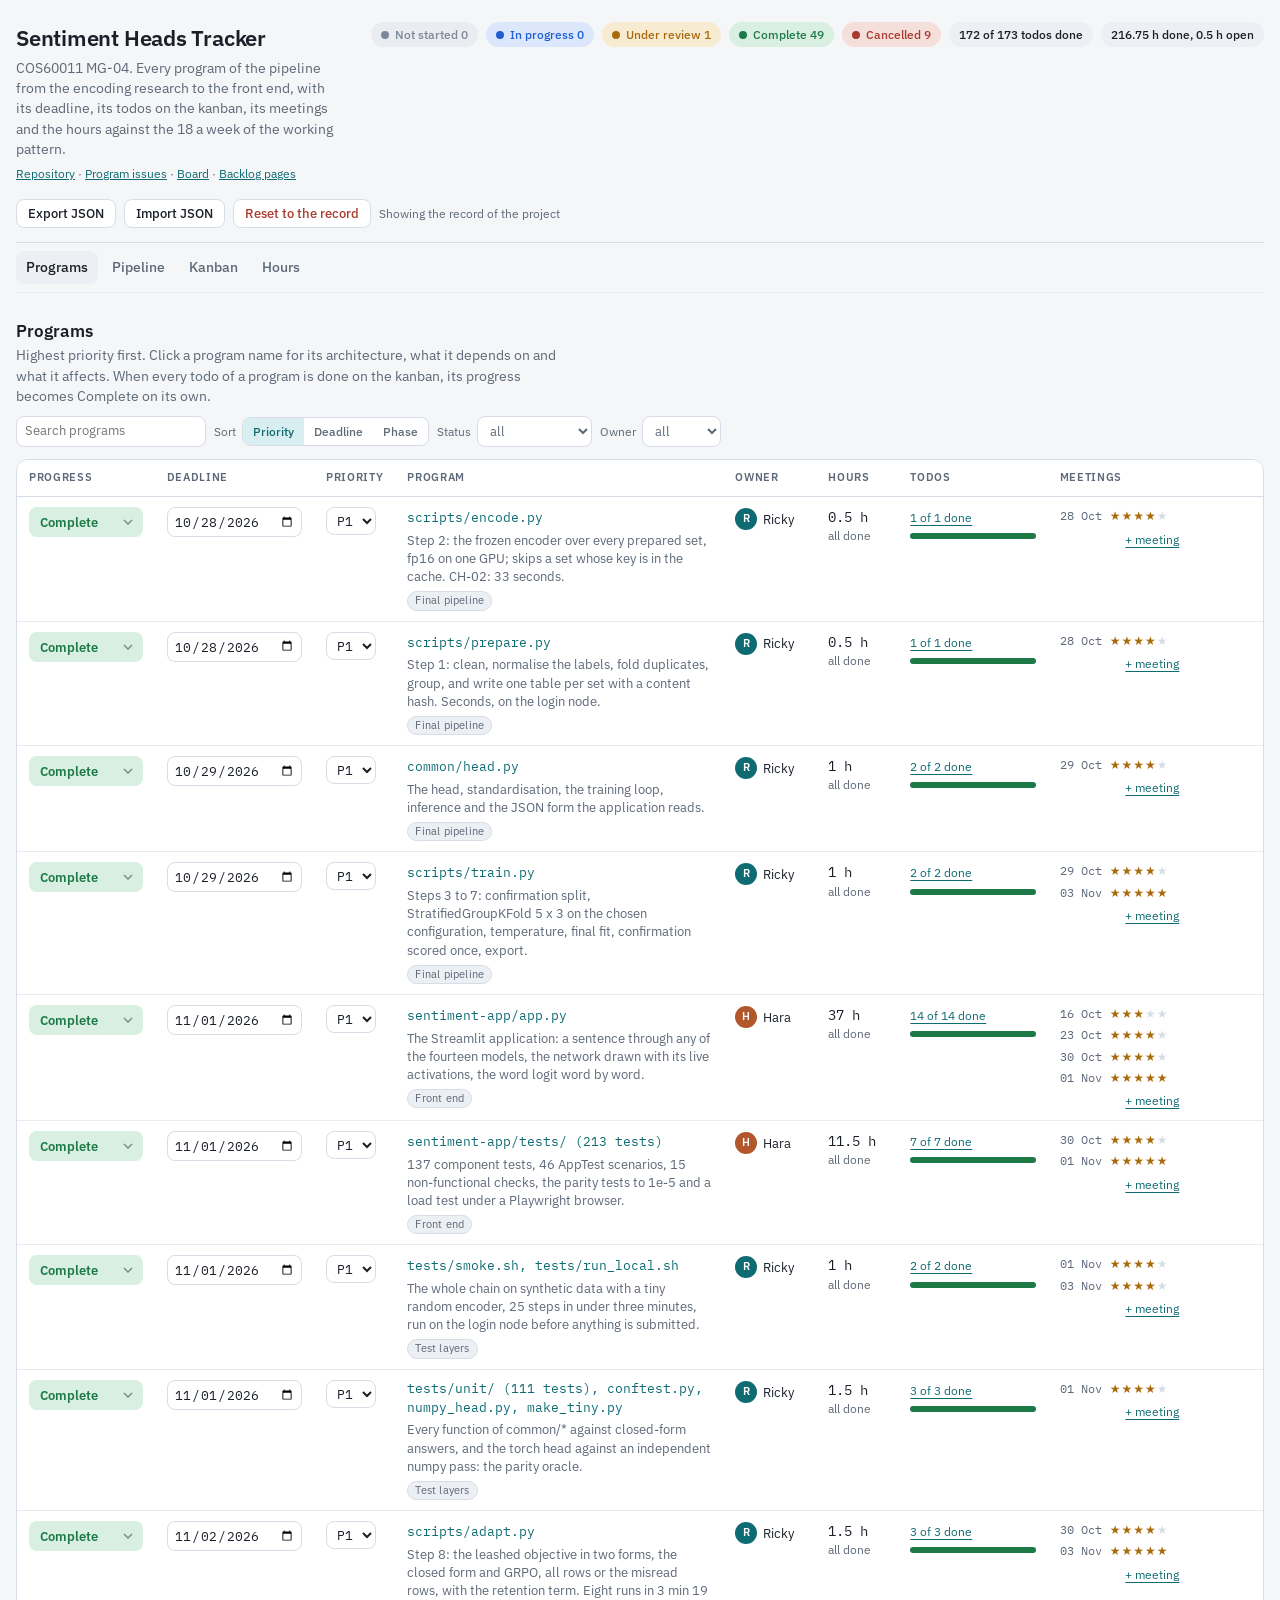
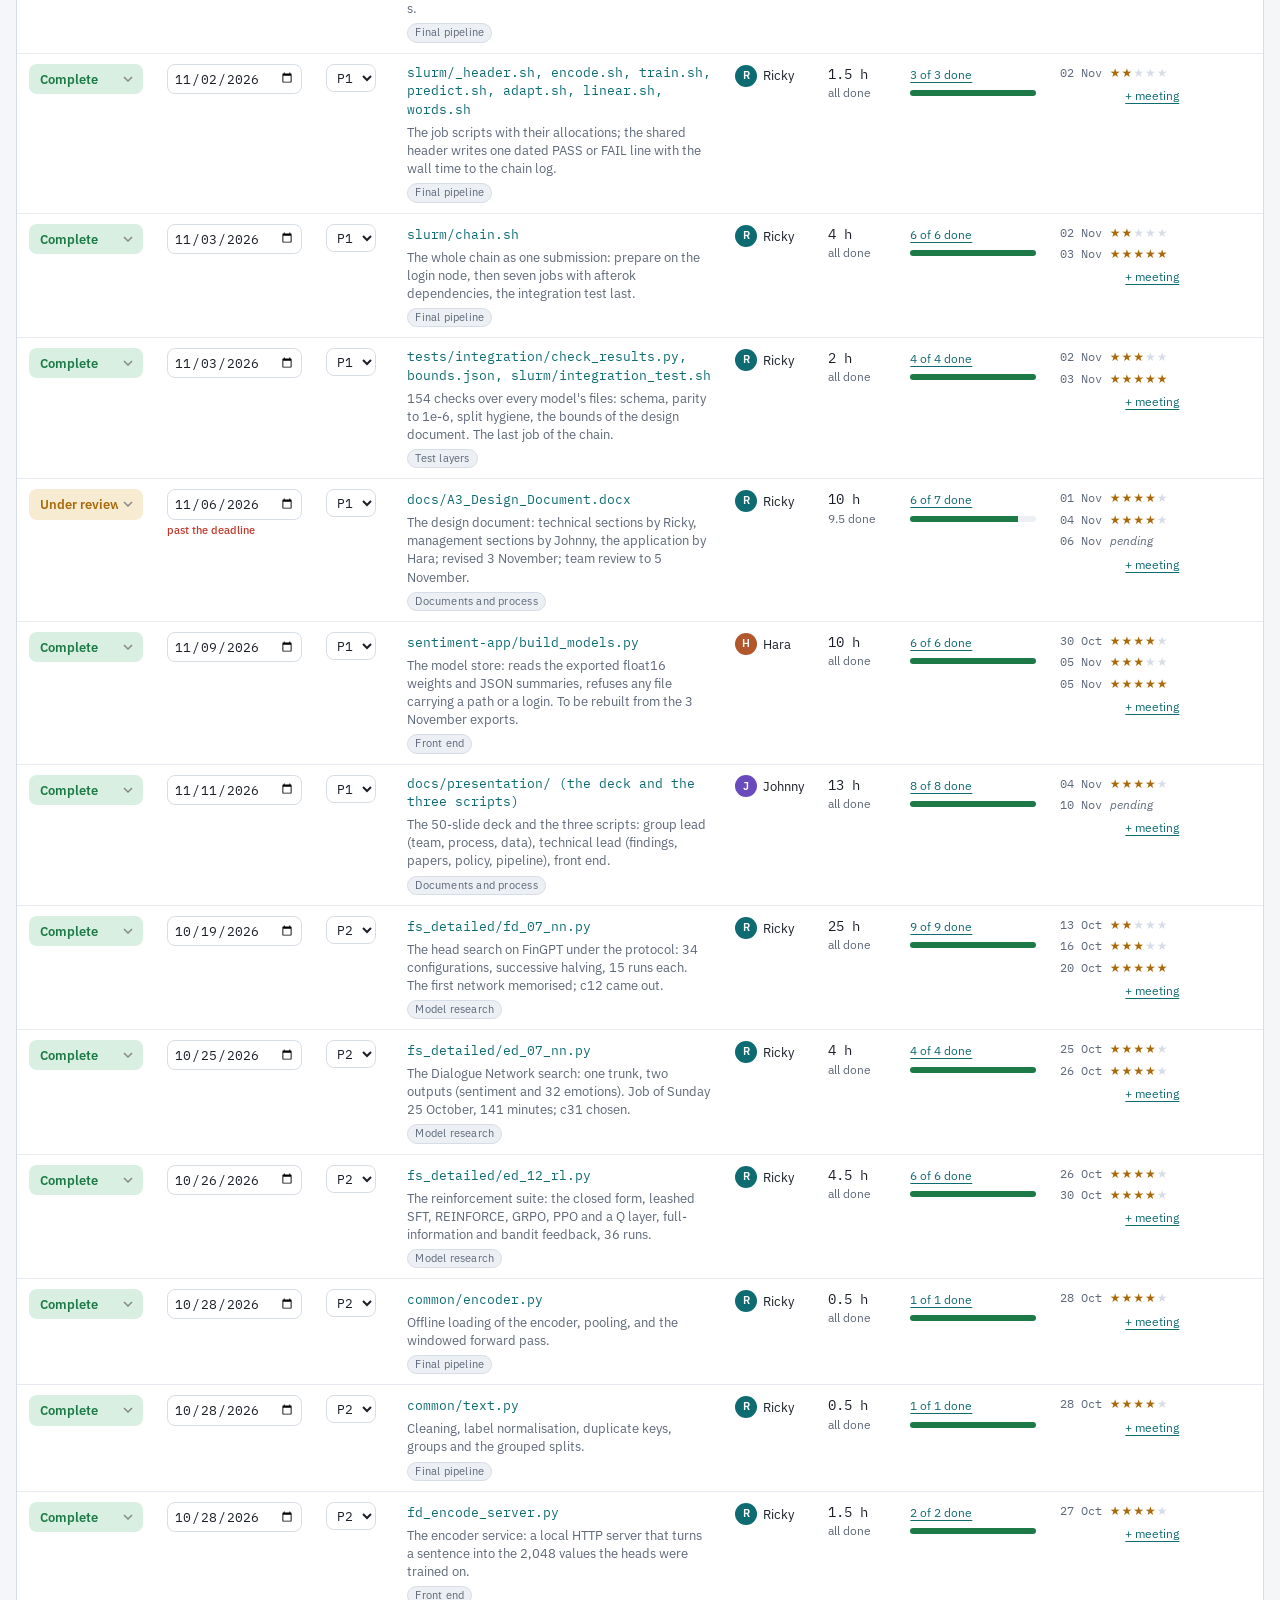
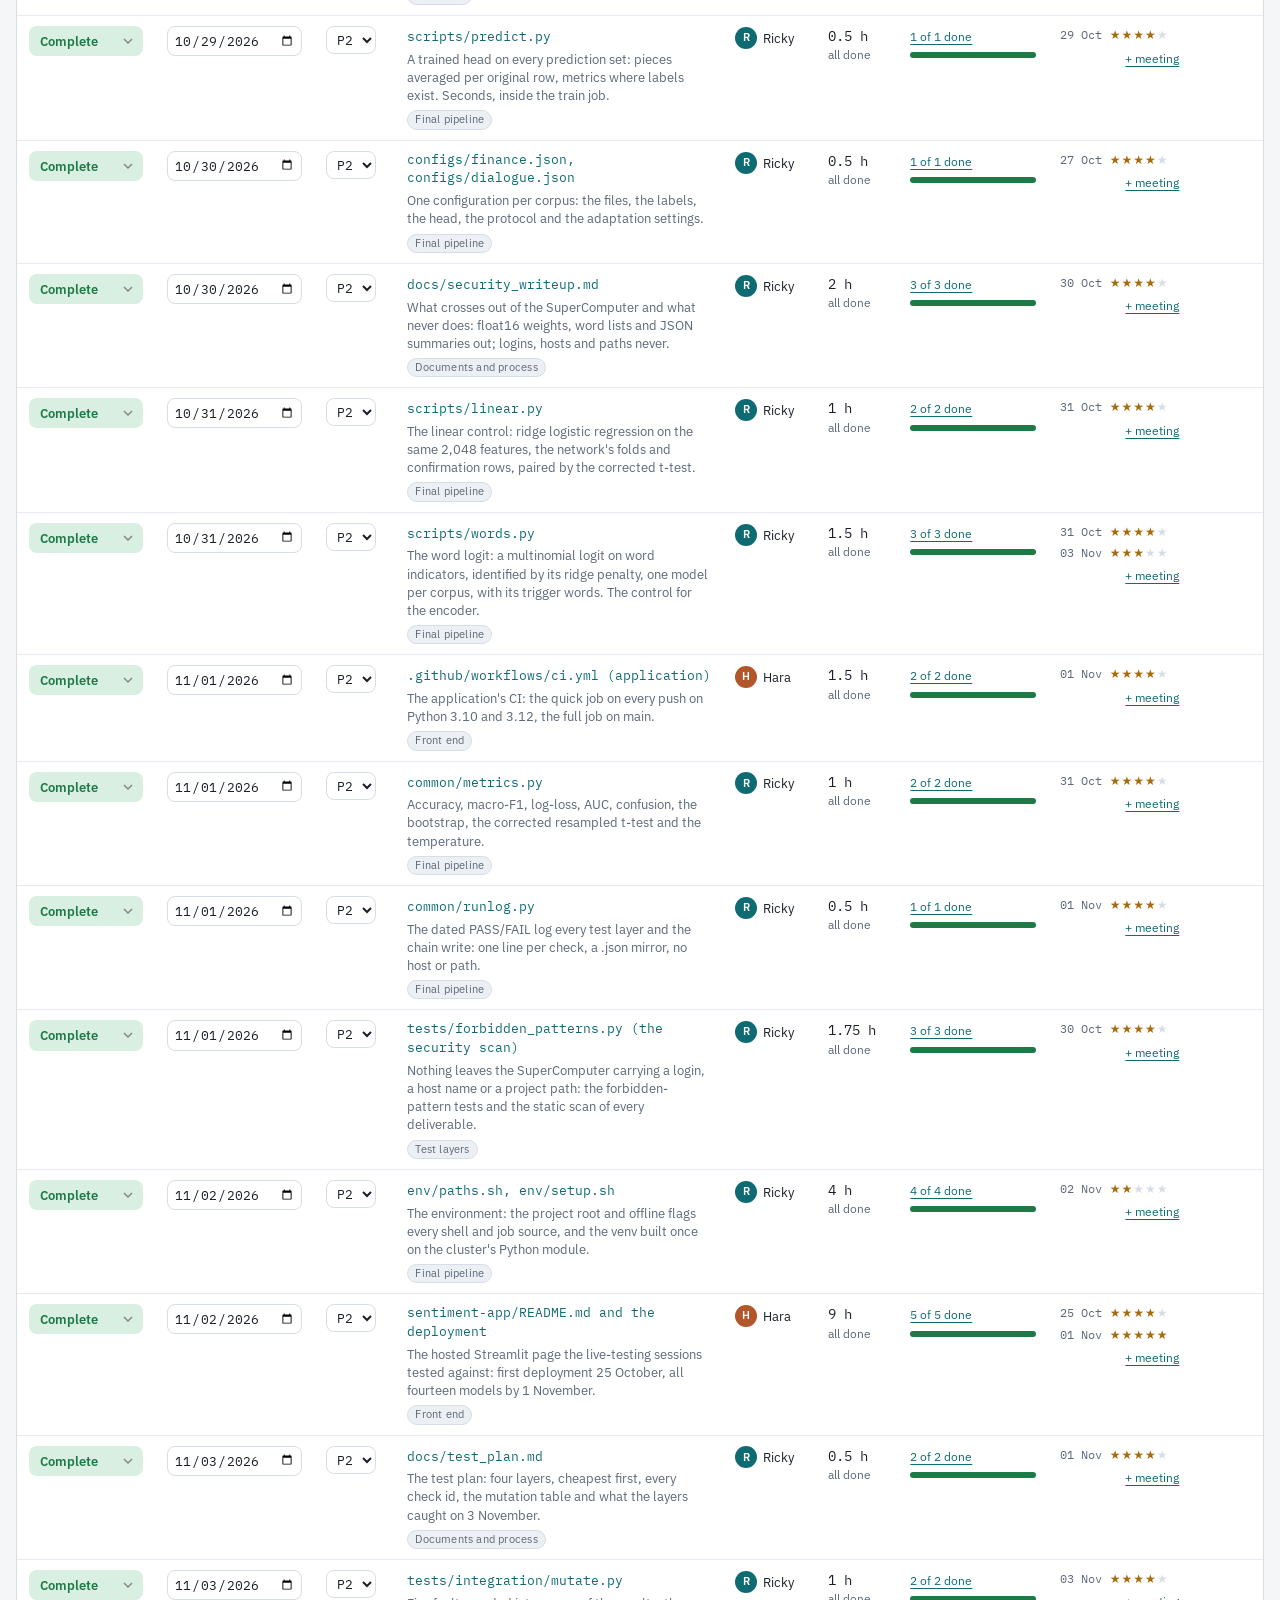
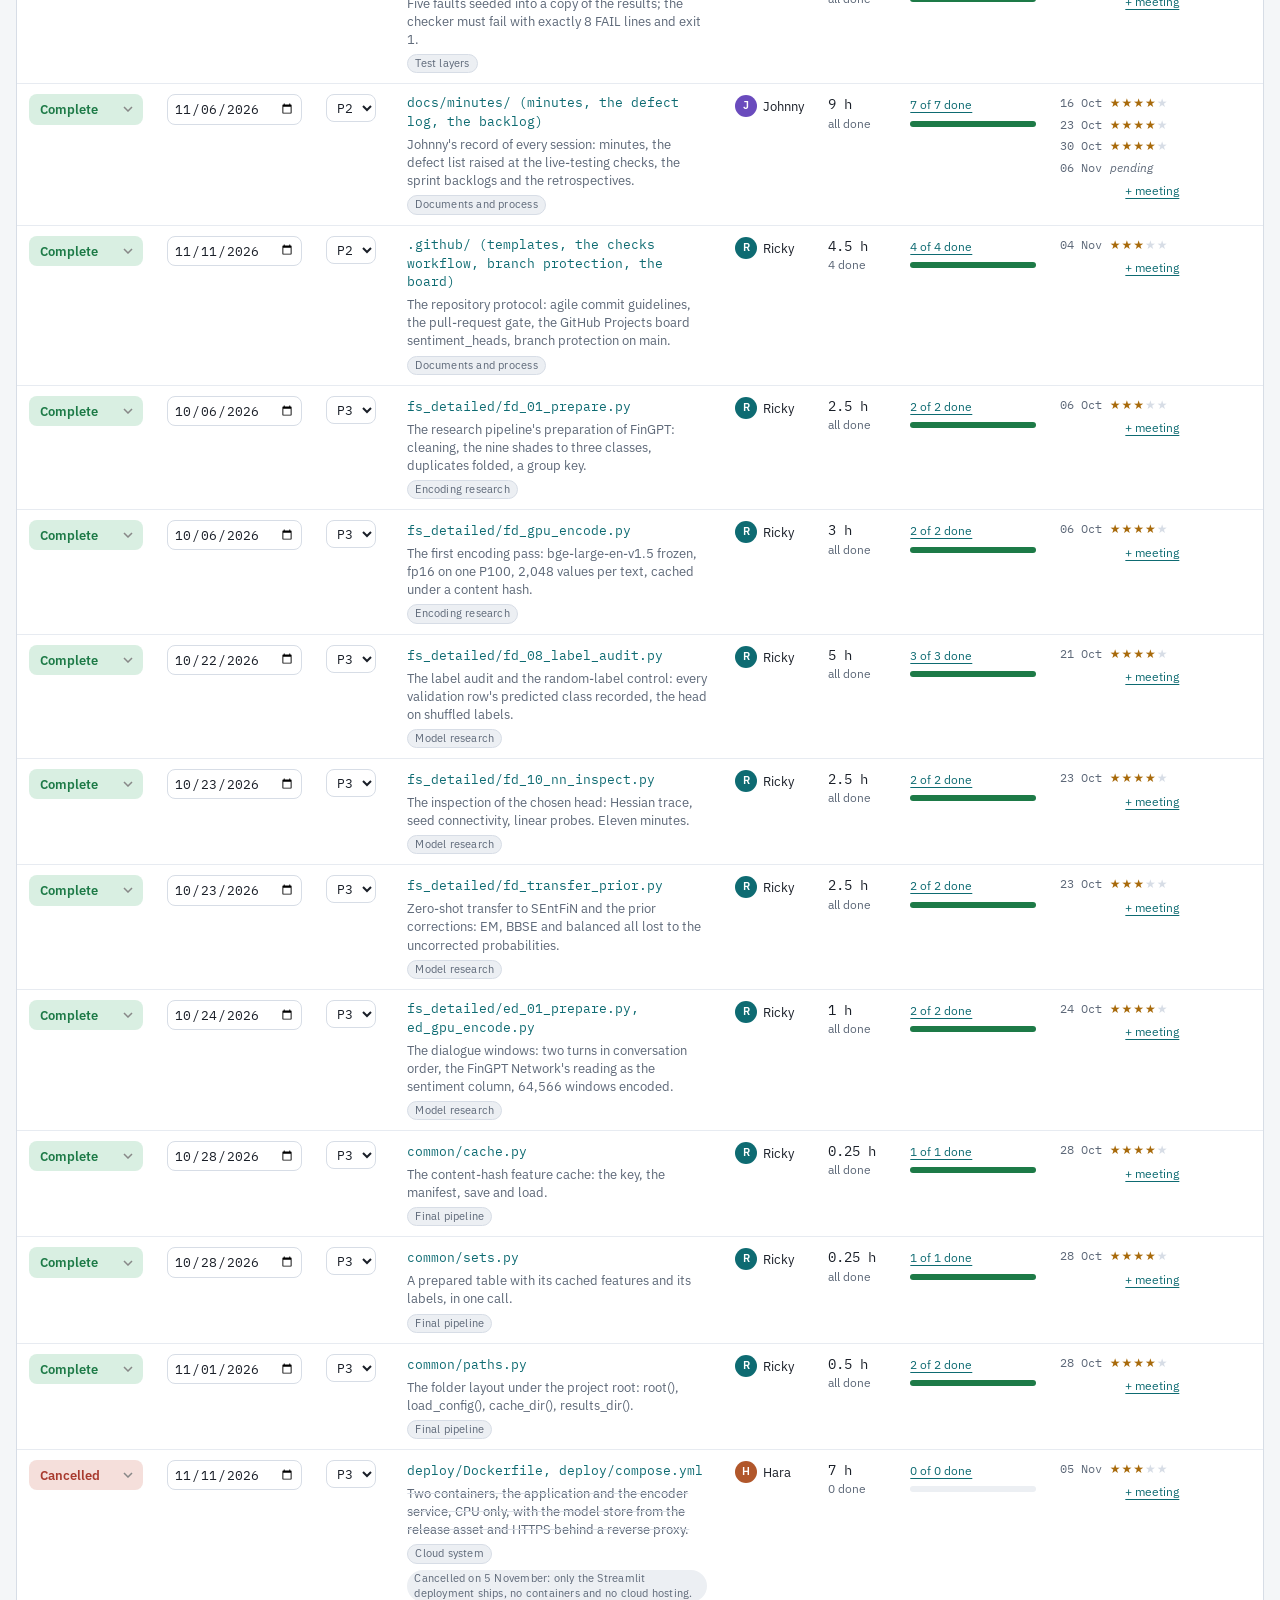
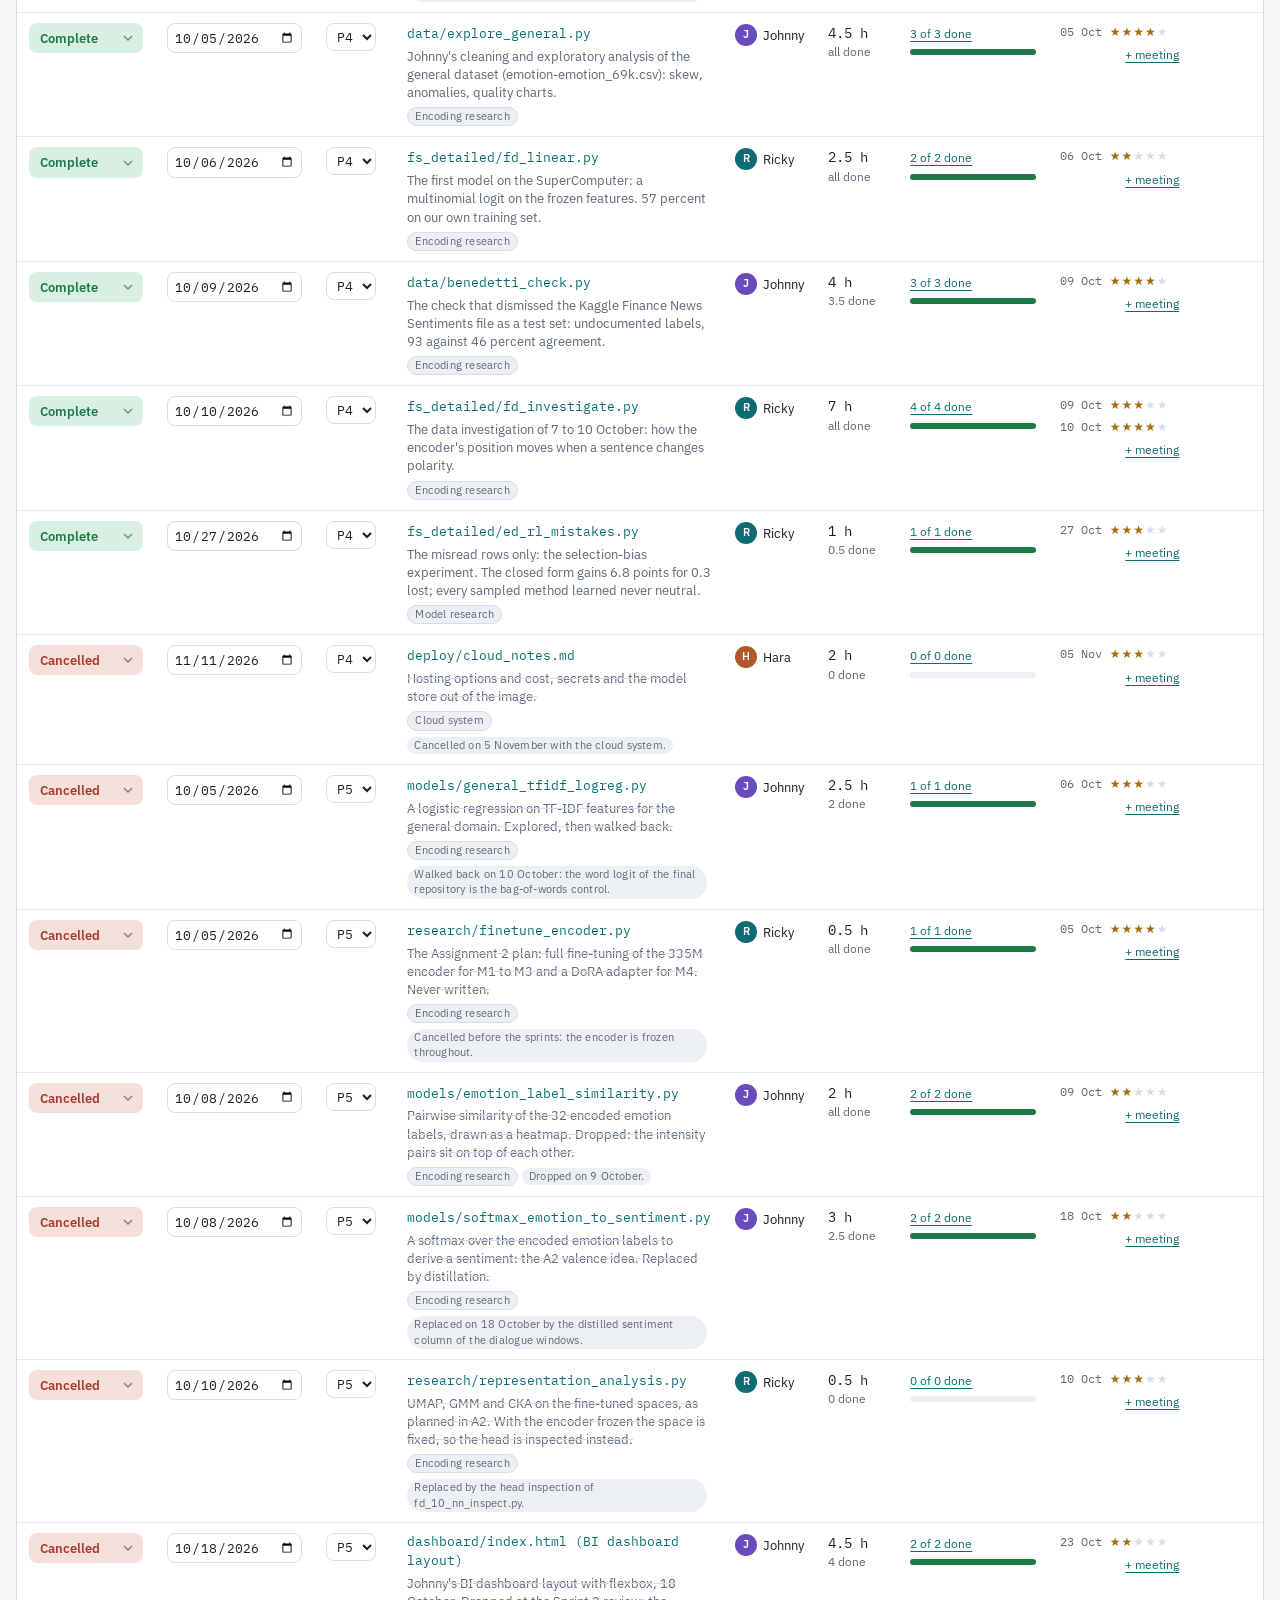
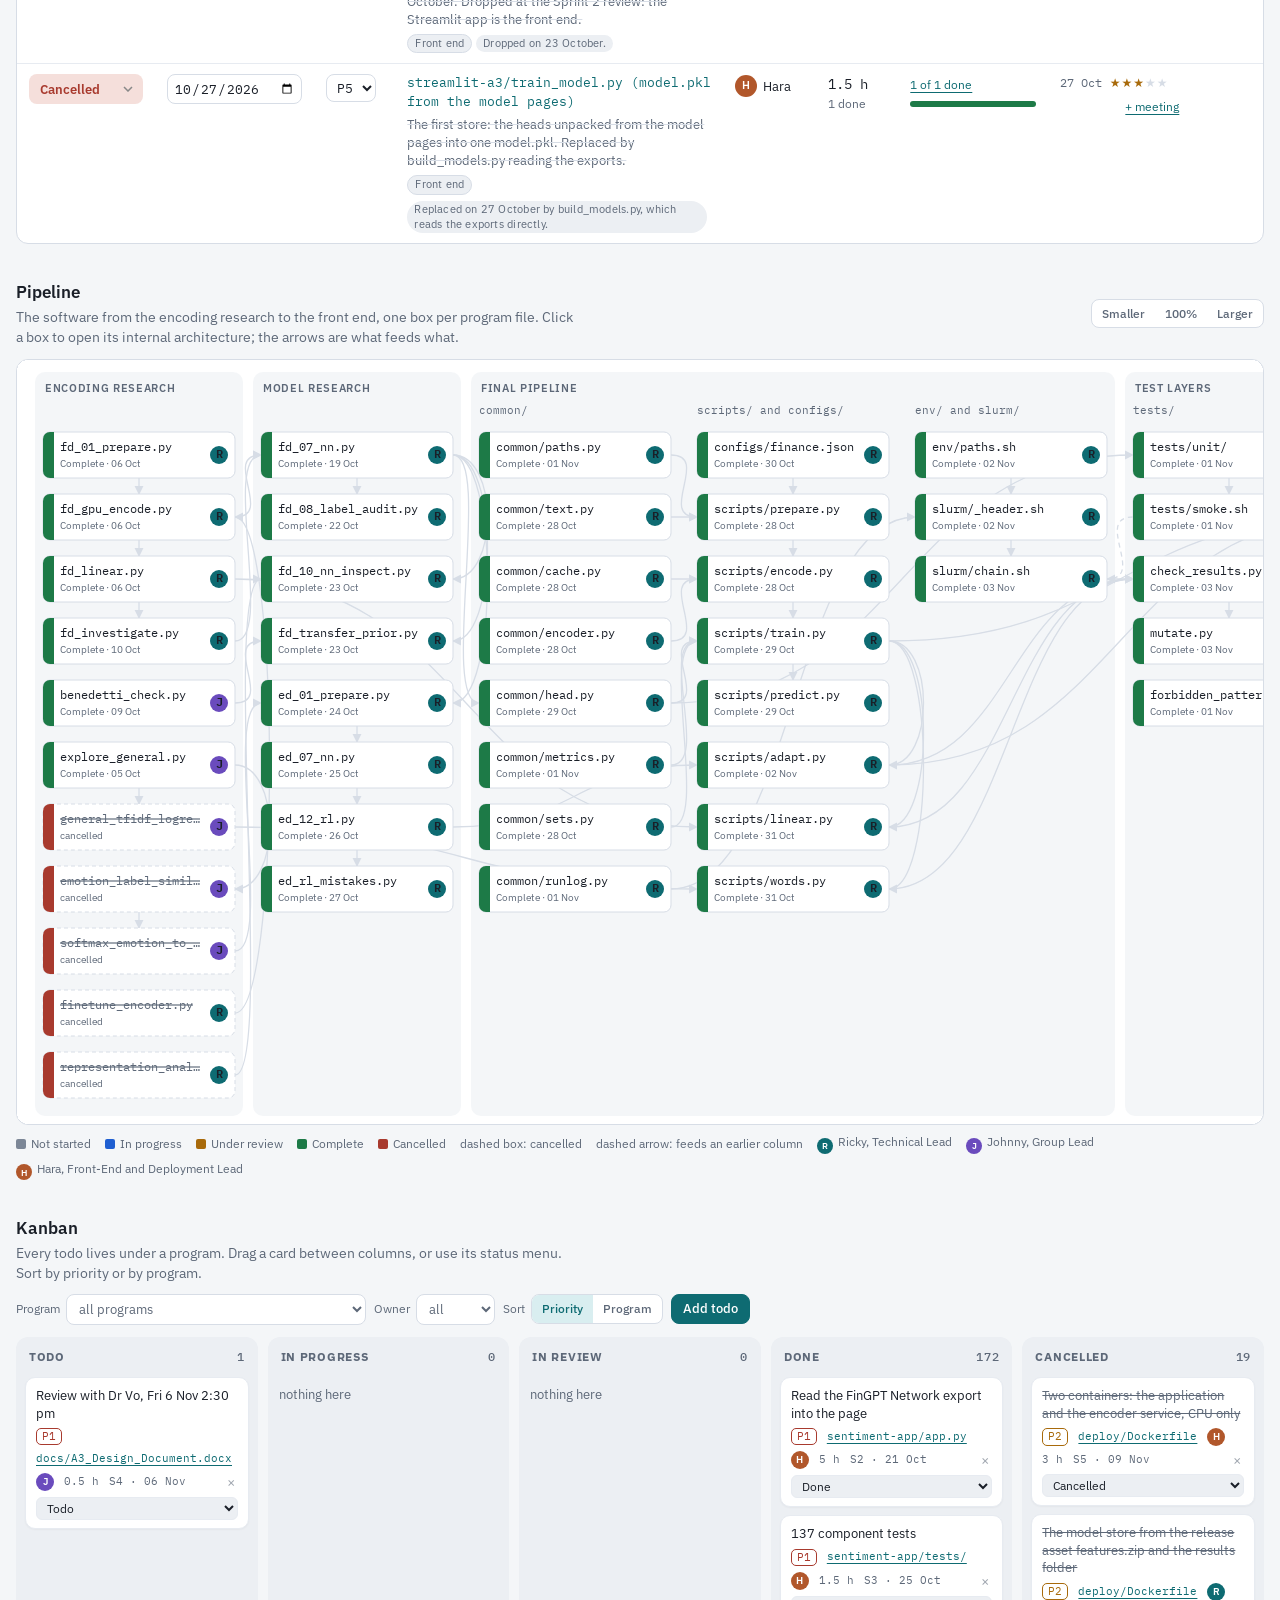
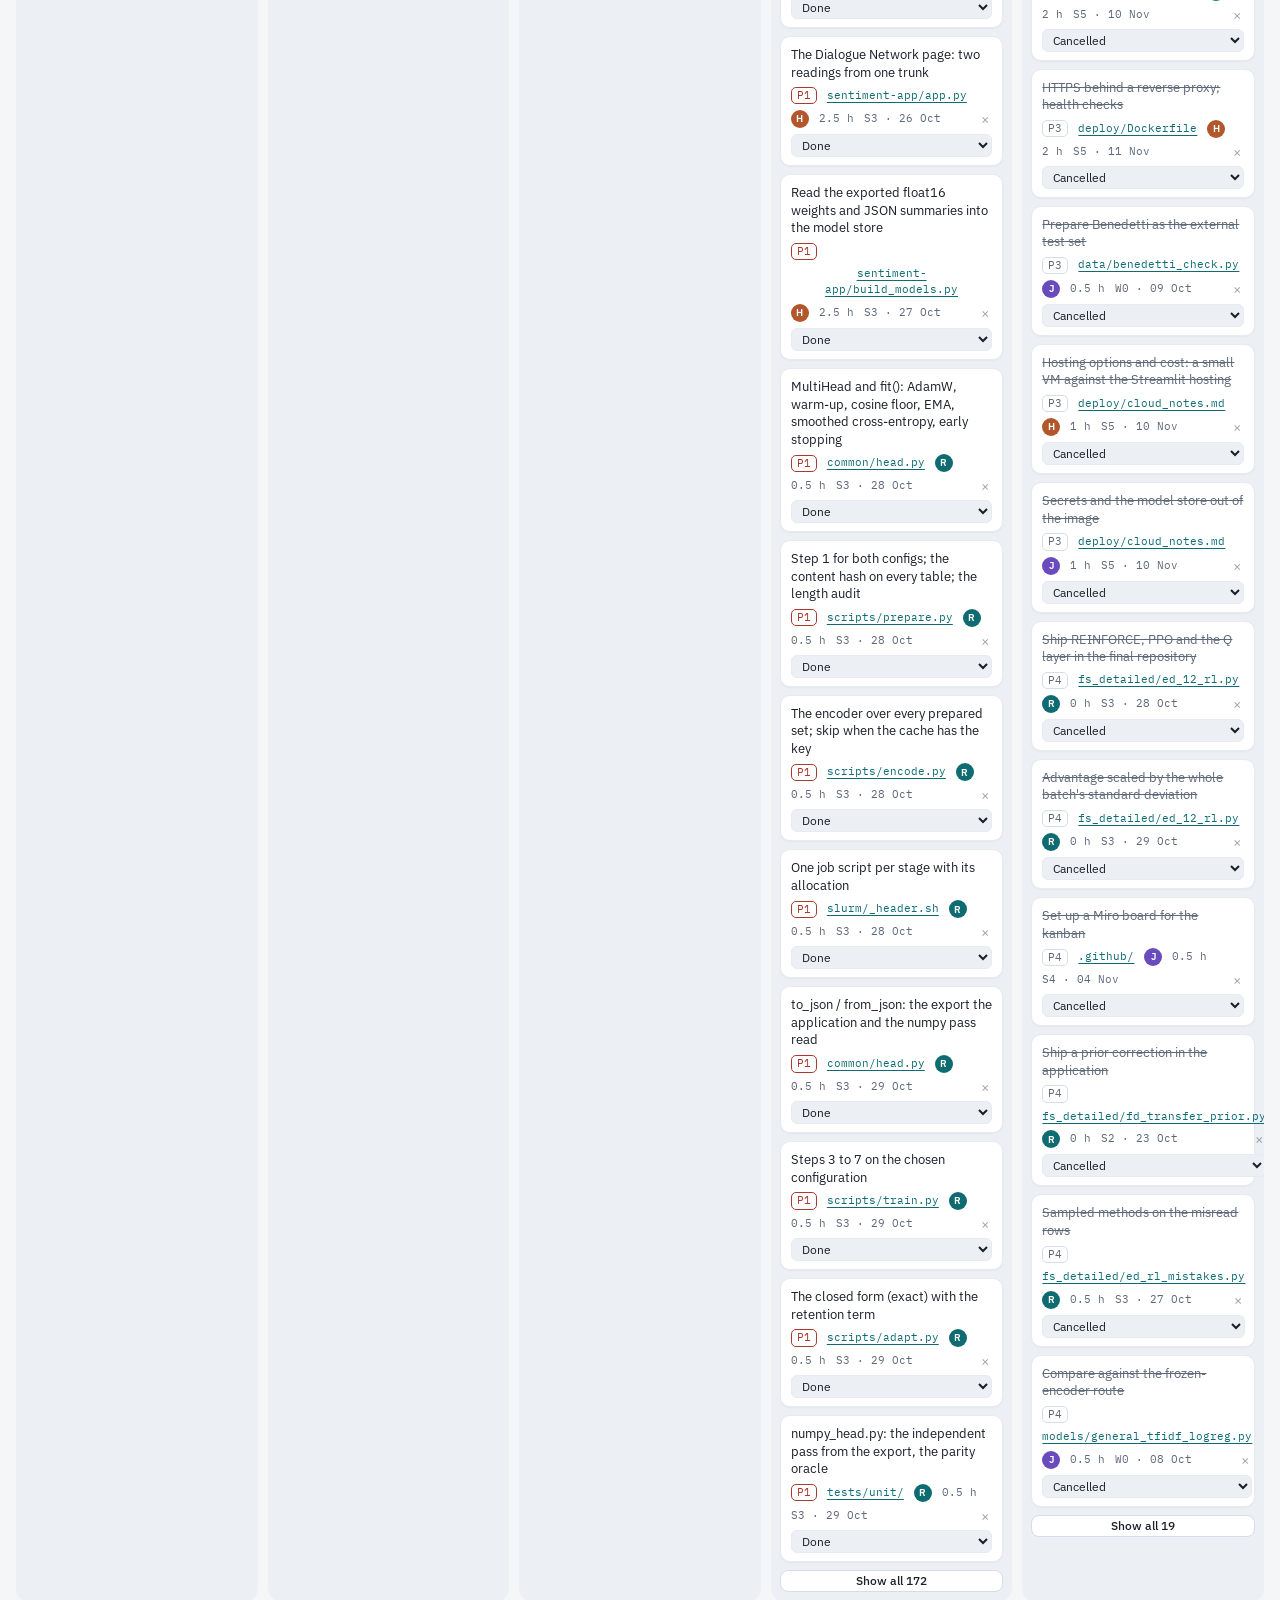
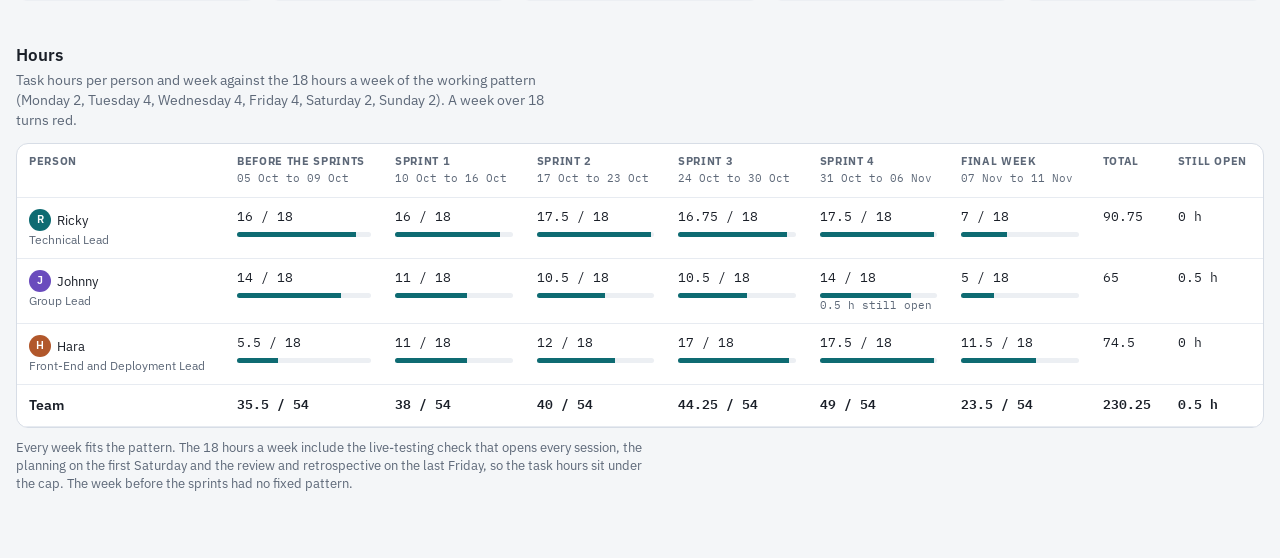
==== commit 50531ee2: "docs(tracker): the tracker and its data at the wrap-up, refs #85" ====
--- a/docs/tracker.html
+++ b/docs/tracker.html
@@ -392,7 +392,7 @@
 </div>
 
 <div id="drawerHost"></div>
-<script id="seed" type="application/json">{"version": 1, "title": "Sentiment Heads Tracker", "today": "2026-11-05", "cap": 18.0, "team": [{"id": "R", "name": "Ricky", "full": "Puthireth Horng", "role": "Technical Lead"}, {"id": "J", "name": "Johnny", "full": "Tran Hoang Nam Nguyen", "role": "Group Lead"}, {"id": "H", "name": "Hara", "full": "Sok Eang Meng", "role": "Front-End and Deployment Lead"}], "weeks": [{"id": "W0", "label": "Before the sprints", "start": "2026-10-05", "end": "2026-10-09"}, {"id": "S1", "label": "Sprint 1", "start": "2026-10-10", "end": "2026-10-16"}, {"id": "S2", "label": "Sprint 2", "start": "2026-10-17", "end": "2026-10-23"}, {"id": "S3", "label": "Sprint 3", "start": "2026-10-24", "end": "2026-10-30"}, {"id": "S4", "label": "Sprint 4", "start": "2026-10-31", "end": "2026-11-06"}, {"id": "S5", "label": "Final week", "start": "2026-11-07", "end": "2026-11-11"}], "phases": [{"id": "A", "name": "Encoding research", "span": "1 to 10 Oct", "about": "First access to the SuperComputer, the first encoding pass, the first linear model and the data investigation."}, {"id": "B", "name": "Model research", "span": "Sprints 1 to 3", "about": "The research pipeline fs_detailed: the head search under the protocol, the audit, the inspection, the Dialogue Network and the reinforcement suite."}, {"id": "C", "name": "Final pipeline", "span": "27 Oct to 3 Nov", "about": "The final repository sentiment_heads: one configuration per corpus, nine common modules, seven scripts and the Slurm chain that ran end to end on 3 November."}, {"id": "D", "name": "Test layers", "span": "29 Oct to 3 Nov", "about": "Unit, smoke, integration and mutation, written before the step each one checks, plus the security scan."}, {"id": "E", "name": "Front end", "span": "12 Oct to 9 Nov", "about": "The Streamlit application, its model store, the encoder service, its 213 tests, CI and the deployment."}, {"id": "F", "name": "Cloud system", "span": "after 6 Nov", "about": "Containers for the application and the encoder service, the model store from the release asset, hosting notes."}, {"id": "G", "name": "Documents and process", "span": "whole project", "about": "The design document, the test plan, the presentation, the security write-up, the minutes and the repository protocol."}], "status": {"ns": "Not started", "ip": "In progress", "ur": "Under review", "co": "Complete", "ca": "Cancelled"}, "tstatus": {"todo": "Todo", "prog": "In progress", "rev": "In review", "done": "Done", "canc": "Cancelled"}, "columns": [{"x": 0, "label": "Encoding research"}, {"x": 1, "label": "Model research"}, {"x": 2, "label": "common/"}, {"x": 3, "label": "scripts/ and configs/"}, {"x": 4, "label": "env/ and slurm/"}, {"x": 5, "label": "tests/"}, {"x": 6, "label": "Front end"}, {"x": 7, "label": "Cloud system"}, {"x": 8, "label": "Documents and process"}], "programs": [{"id": "fd01", "file": "fs_detailed/fd_01_prepare.py", "phase": "A", "owner": "R", "priority": 3, "status": "co", "deadline": "2026-10-06", "summary": "The research pipeline's preparation of FinGPT: cleaning, the nine shades to three classes, duplicates folded, a group key.", "what": "Reads data/raw/fs_train.csv, repairs the Windows-1252 mojibake, applies NFC, strips zero-width characters and normalises whitespace while keeping punctuation. Maps the nine sentiment shades to negative, neutral and positive and keeps the shade in its own column. Folds exact duplicates into one row with a count and gives every row a near-duplicate group so that no split ever separates two versions of the same sentence. Writes one table per set with a content hash.", "depends": ["data/raw/fs_train.csv", "scripts in the research pipeline share one config file"], "affects": ["fdgpu", "fdlin", "fd07", "c10"], "arch": [{"n": "read csv", "d": "fs_train.csv, 76,772 rows"}, {"n": "fix_mojibake, NFC, whitespace", "d": "374 repairs, 2 label conflicts"}, {"n": "map shades to three classes", "d": "shade kept in its own column"}, {"n": "fold duplicates", "d": "30,209 distinct texts"}, {"n": "near-duplicate group key", "d": "groups never cross a split"}, {"n": "write table + hash", "d": "data/cache/<config>/train.csv"}], "reads": ["data/raw/fs_train.csv"], "writes": ["data/cache/fd_<hash>/train.csv", "manifest.json", "label_counts.json"], "meetings": [{"date": "2026-10-06", "rating": 3, "note": "Prepared tables walked through on the call: 374 mojibake repairs and 2 label conflicts shown."}], "col": 0, "row": 0, "note": null}, {"id": "fdgpu", "file": "fs_detailed/fd_gpu_encode.py", "phase": "A", "owner": "R", "priority": 3, "status": "co", "deadline": "2026-10-06", "summary": "The first encoding pass: bge-large-en-v1.5 frozen, fp16 on one P100, 2,048 values per text, cached under a content hash.", "what": "Loads the encoder offline from the Hugging Face cache, reads every prepared text in windows of 510 tokens with a 32-token overlap, pools the [CLS] vector joined with the masked mean over the tokens, averages the windows of a long text and stores the result as float16 under the SHA-256 of the weights, the tokenizer, the text column, the pooling and the length settings. A second run with the same inputs finds the cache and does nothing. 30,209 texts took 1.8 minutes.", "depends": ["fd01", "hf_cache/ with the encoder weights"], "affects": ["fdlin", "fd07", "c11"], "arch": [{"n": "load encoder offline", "d": "BAAI/bge-large-en-v1.5, 24 layers"}, {"n": "window the text", "d": "510 tokens, 32 overlap"}, {"n": "forward pass fp16", "d": "one P100, token budget per batch"}, {"n": "pool", "d": "[CLS] joined with the masked mean, 2,048"}, {"n": "average the windows", "d": "one vector per text"}, {"n": "save under the content hash", "d": "features/<key>/pooled.npy"}], "reads": ["data/cache/<config>/*.csv", "hf_cache/"], "writes": ["features/<key>/pooled.npy", "ids.csv", "manifest.json"], "meetings": [{"date": "2026-10-06", "rating": 4, "note": "Encoding time far under the A2 estimate: 1.8 minutes for the whole corpus."}], "col": 0, "row": 1, "note": null}, {"id": "fdlin", "file": "fs_detailed/fd_linear.py", "phase": "A", "owner": "R", "priority": 4, "status": "co", "deadline": "2026-10-06", "summary": "The first model on the SuperComputer: a multinomial logit on the frozen features. 57 percent on our own training set.", "what": "Fits a multinomial logistic regression on the cached 2,048 features and scores it on the training set and on SEntFiN. The 57 percent on our own training rows, and worse on the test, is the result that started the four-day investigation and the paper study. The script stayed in the research pipeline as the ancestor of the linear control.", "depends": ["fdgpu"], "affects": ["fdinv", "c15"], "arch": [{"n": "load features and labels", "d": "from the cache"}, {"n": "fit multinomial logit", "d": "L-BFGS, L2 penalty"}, {"n": "score training set", "d": "57 percent"}, {"n": "score SEntFiN", "d": "worse than the training set"}], "reads": ["features/<key>/pooled.npy", "data/cache/<config>/train.csv"], "writes": ["results/fd/linear_first/summary.json"], "meetings": [{"date": "2026-10-06", "rating": 2, "note": "57 percent on our own training set, worse on the test; the investigation agreed on the spot."}], "col": 0, "row": 2, "note": null}, {"id": "fdinv", "file": "fs_detailed/fd_investigate.py", "phase": "A", "owner": "R", "priority": 4, "status": "co", "deadline": "2026-10-10", "summary": "The data investigation of 7 to 10 October: how the encoder's position moves when a sentence changes polarity.", "what": "Takes pairs of sentences that differ in polarity and measures how far the pooled vector moves, on the training set and on the SEntFiN headlines, and compares the training labels with the encoder's nearest neighbours. It showed that the information is there but a single linear boundary does not read it, and that the training labels themselves were part of the problem. Its write-up opened Sprint 1.", "depends": ["fdlin", "fdgpu"], "affects": ["fd07", "fd08"], "arch": [{"n": "polarity pairs", "d": "grew against fell, and the like"}, {"n": "movement of the pooled vector", "d": "training set"}, {"n": "the same on SEntFiN", "d": "headlines"}, {"n": "labels against neighbours", "d": "the labels are part of the problem"}, {"n": "write-up", "d": "read at the Sprint 1 planning"}], "reads": ["features/<key>/pooled.npy", "data/cache/<config>/*.csv"], "writes": ["shared notes: the investigation read-out"], "meetings": [{"date": "2026-10-09", "rating": 3, "note": "The information is there; a single linear boundary does not read it."}, {"date": "2026-10-10", "rating": 4, "note": "Sprint 1 planned on the strength of the read-out: a deep learning pipeline."}], "col": 0, "row": 3, "note": null}, {"id": "jexp", "file": "data/explore_general.py", "phase": "A", "owner": "J", "priority": 4, "status": "co", "deadline": "2026-10-05", "summary": "Johnny's cleaning and exploratory analysis of the general dataset (emotion-emotion_69k.csv): skew, anomalies, quality charts.", "what": "Loads the general emotion dataset, cleans it, renames the files to say what they hold, and draws the class skew and the anomaly charts the team used for its quality check. The exploration fed the data-quality follow-up of the label audit; the general-domain models built on it were exploratory only.", "depends": ["data/raw/ of the public repository"], "affects": ["jtfidf", "jsim", "fd08"], "arch": [{"n": "load csv", "d": "emotion-emotion_69k.csv"}, {"n": "clean and rename", "d": "the general dataset"}, {"n": "class skew", "d": "charts"}, {"n": "anomalies", "d": "charts for the quality check"}], "reads": ["emotion-emotion_69k.csv"], "writes": ["figures of the quality check"], "meetings": [{"date": "2026-10-05", "rating": 4, "note": "Quality charts reviewed on the first call of the week."}], "col": 0, "row": 5, "note": null}, {"id": "jtfidf", "file": "models/general_tfidf_logreg.py", "phase": "A", "owner": "J", "priority": 5, "status": "ca", "deadline": "2026-10-05", "summary": "A logistic regression on TF-IDF features for the general domain. Explored, then walked back.", "what": "Johnny's experimental general-domain model: TF-IDF features and a logistic regression on the general dataset. It was built to explore, not to deliver, and was dropped once the frozen-encoder route was chosen. Its role as a bag-of-words control passed to the word logit of the final repository, on the finance corpora.", "depends": ["jexp"], "affects": ["c16"], "arch": [{"n": "TF-IDF features", "d": "on the general dataset"}, {"n": "logistic regression", "d": "one model"}, {"n": "score", "d": "exploratory"}], "reads": ["emotion-emotion_69k.csv"], "writes": ["none kept"], "meetings": [{"date": "2026-10-06", "rating": 3, "note": "Explored only; not for the delivery."}], "col": 0, "row": 6, "note": "Walked back on 10 October: the word logit of the final repository is the bag-of-words control."}, {"id": "jsim", "file": "models/emotion_label_similarity.py", "phase": "A", "owner": "J", "priority": 5, "status": "ca", "deadline": "2026-10-08", "summary": "Pairwise similarity of the 32 encoded emotion labels, drawn as a heatmap. Dropped: the intensity pairs sit on top of each other.", "what": "Encodes the 32 emotion label names with the encoder, computes their pairwise cosine similarity and draws it with seaborn, with a batch size limit added to the encoding. The heatmap showed that afraid and terrified, angry and furious, sad and devastated are indistinguishable to the encoder, which is one reason the valence route was dropped.", "depends": ["jexp", "fdgpu"], "affects": ["jsoft"], "arch": [{"n": "encode the 32 labels", "d": "batch size limited"}, {"n": "pairwise cosine similarity", "d": "32 x 32"}, {"n": "heatmap", "d": "seaborn"}], "reads": ["the 32 emotion names"], "writes": ["similarity heatmap"], "meetings": [{"date": "2026-10-09", "rating": 2, "note": "The intensity pairs sit on top of each other; the route was dropped."}], "col": 0, "row": 7, "note": "Dropped on 9 October."}, {"id": "jsoft", "file": "models/softmax_emotion_to_sentiment.py", "phase": "A", "owner": "J", "priority": 5, "status": "ca", "deadline": "2026-10-08", "summary": "A softmax over the encoded emotion labels to derive a sentiment: the A2 valence idea. Replaced by distillation.", "what": "The Assignment 2 plan read sentiment off an emotion head through Warriner's valence groups. This script tried the first step on the general dataset: a softmax over the similarities of a text to the encoded emotion labels, mapped to a sentiment. It was replaced by distillation: the FinGPT Network reads every dialogue window once and its readings become the sentiment column the Dialogue Network learns.", "depends": ["jsim"], "affects": ["ed01"], "arch": [{"n": "similarity to the 32 labels", "d": "per text"}, {"n": "softmax", "d": "a distribution over emotions"}, {"n": "valence groups", "d": "to a sentiment"}, {"n": "score on the general dataset", "d": "exploratory"}], "reads": ["emotion-emotion_69k.csv", "the encoded labels"], "writes": ["none kept"], "meetings": [{"date": "2026-10-18", "rating": 2, "note": "Walked back; the dialogue head gets a learned sentiment output instead."}], "col": 0, "row": 8, "note": "Replaced on 18 October by the distilled sentiment column of the dialogue windows."}, {"id": "bened", "file": "data/benedetti_check.py", "phase": "A", "owner": "J", "priority": 4, "status": "co", "deadline": "2026-10-09", "summary": "The check that dismissed the Kaggle Finance News Sentiments file as a test set: undocumented labels, 93 against 46 percent agreement.", "what": "Johnny flagged the Benedetti file: undocumented labels and an overlap with FinGPT. Ricky's label analysis confirmed it: the same head agrees with 93 percent of its rows that are also in FinGPT and 46 percent of the rest, so the labels are not learnable in the way SEntFiN's are. SEntFiN 1.0 stayed the external test.", "depends": ["fd07"], "affects": ["the dataset table of the design document"], "arch": [{"n": "overlap with FinGPT", "d": "by normalised text"}, {"n": "agreement on the overlap", "d": "93 percent"}, {"n": "agreement on the rest", "d": "46 percent"}, {"n": "decision", "d": "dismissed as a test set"}], "reads": ["Finance News Sentiments (Kaggle), 32,569 rows", "results/fd/train/nn/nn_model.json"], "writes": ["section II.F of the design document"], "meetings": [{"date": "2026-10-09", "rating": 4, "note": "Dismissed as a test set; SEntFiN 1.0 stays the external test."}], "col": 0, "row": 4, "note": null}, {"id": "fine", "file": "research/finetune_encoder.py", "phase": "A", "owner": "R", "priority": 5, "status": "ca", "deadline": "2026-10-05", "summary": "The Assignment 2 plan: full fine-tuning of the 335M encoder for M1 to M3 and a DoRA adapter for M4. Never written.", "what": "Assignment 2 proposed letting the sentiment gradient reach the attention and feed-forward matrices, with micro-batches of 16, gradient checkpointing and fp16 loss scaling on the P100, about 35 GPU-hours. The cost check of 29 and 30 September and the frozen-feature literature (Kumar et al. 2022) decided against it, Dr Vo agreed the scope cut by email, and the encoder stayed frozen.", "depends": ["the P100: 12 GB, fp16 only, no tensor cores"], "affects": ["fdgpu", "repr"], "arch": [{"n": "micro-batches of 16", "d": "planned"}, {"n": "gradient checkpointing", "d": "planned"}, {"n": "fp16 loss scaling", "d": "planned"}, {"n": "DoRA adapter for M4", "d": "planned"}, {"n": "cost check", "d": "about 35 GPU-hours: cancelled"}], "reads": [], "writes": [], "meetings": [{"date": "2026-10-05", "rating": 4, "note": "Scope cut confirmed with Dr Vo by email; access under his project."}], "col": 0, "row": 9, "note": "Cancelled before the sprints: the encoder is frozen throughout."}, {"id": "repr", "file": "research/representation_analysis.py", "phase": "A", "owner": "R", "priority": 5, "status": "ca", "deadline": "2026-10-10", "summary": "UMAP, GMM and CKA on the fine-tuned spaces, as planned in A2. With the encoder frozen the space is fixed, so the head is inspected instead.", "what": "The Assignment 2 representation analysis compared the pooled space before and after fine-tuning. With a frozen encoder there is no second space to compare, so the analysis moved to the head: the random-label control, the label audit, the Hessian, seed connectivity and probes of fd_10.", "depends": ["fine"], "affects": ["fd10"], "arch": [{"n": "UMAP of the pooled space", "d": "tried briefly"}, {"n": "GMM", "d": "cancelled"}, {"n": "CKA before and after", "d": "no second space: cancelled"}], "reads": [], "writes": [], "meetings": [{"date": "2026-10-10", "rating": 3, "note": "With the encoder frozen the space is fixed; the head is what we inspect."}], "col": 0, "row": 10, "note": "Replaced by the head inspection of fd_10_nn_inspect.py."}, {"id": "fd07", "file": "fs_detailed/fd_07_nn.py", "phase": "B", "owner": "R", "priority": 2, "status": "co", "deadline": "2026-10-19", "summary": "The head search on FinGPT under the protocol: 34 configurations, successive halving, 15 runs each. The first network memorised; c12 came out.", "what": "Stage one of the research pipeline for the network heads. The first feed-forward head on the cached features memorised its training set: training accuracy kept climbing while held-out accuracy fell. The paper study that followed set the protocol: a confirmation split held out by group before anything is fitted, StratifiedGroupKFold five by three seeds, label smoothing, an exponential moving average of the weights, early stopping on the validation cross-entropy, a temperature fitted on the out-of-fold logits. The search ran as the job of Monday 19 October (59 minutes) and chose c12: 2,048 to 256 leaky ReLU to 128 tanh to 3, 557,827 weights, 0.8044 macro-F1 cross-validated, 0.798 on the confirmation split.", "depends": ["fd01", "fdgpu", "fdinv"], "affects": ["fd08", "fd10", "fdtr", "ed01", "c6", "c12", "bened"], "arch": [{"n": "confirmation split first", "d": "15 percent by group"}, {"n": "StratifiedGroupKFold 5 x 3", "d": "on the development rows"}, {"n": "candidate heads", "d": "34 configurations"}, {"n": "fit", "d": "AdamW, warm-up, cosine, EMA, early stop"}, {"n": "successive halving", "d": "15 runs for the survivors"}, {"n": "temperature on OOF logits", "d": "one per reading"}, {"n": "choose c12", "d": "highest mean macro-F1"}, {"n": "export", "d": "nn_selected.json, nn_folds.csv, nn_confirmation.json"}], "reads": ["features/<key>/pooled.npy", "data/cache/fd_<hash>/train.csv"], "writes": ["results/fd/train/nn/nn_selected.json", "nn_folds.csv", "nn_confirmation.json", "inside_summary.json"], "meetings": [{"date": "2026-10-13", "rating": 2, "note": "The first network memorises its training set."}, {"date": "2026-10-16", "rating": 3, "note": "Sprint 1 review: the protocol taken from the papers, page by page."}, {"date": "2026-10-20", "rating": 5, "note": "c12 at 0.8044 cross-validated and 0.798 on the confirmation split."}], "col": 1, "row": 0, "note": null}, {"id": "fd08", "file": "fs_detailed/fd_08_label_audit.py", "phase": "B", "owner": "R", "priority": 3, "status": "co", "deadline": "2026-10-22", "summary": "The label audit and the random-label control: every validation row's predicted class recorded, the head on shuffled labels.", "what": "Records the predicted class of every validation row across the 15 runs so the rows the head never learns can be read, and trains the same head on shuffled labels to show how much of the training accuracy is memorisation. Johnny's data-quality follow-up on the audited rows named the convention gap between the annotators.", "depends": ["fd07", "jexp"], "affects": ["fdtr", "the data section of the design document"], "arch": [{"n": "validation predictions", "d": "every row, 15 runs"}, {"n": "never-learned rows", "d": "listed"}, {"n": "random-label control", "d": "the head on shuffled labels"}, {"n": "audit table", "d": "for the data-quality follow-up"}], "reads": ["results/fd/train/nn/nn_folds.csv"], "writes": ["results/fd/audit/*.csv"], "meetings": [{"date": "2026-10-21", "rating": 4, "note": "Audit reviewed; the convention gap named."}], "col": 1, "row": 1, "note": null}, {"id": "fd10", "file": "fs_detailed/fd_10_nn_inspect.py", "phase": "B", "owner": "R", "priority": 3, "status": "co", "deadline": "2026-10-23", "summary": "The inspection of the chosen head: Hessian trace, seed connectivity, linear probes. Eleven minutes.", "what": "What replaced the representation analysis of Assignment 2. With the encoder frozen the space does not change, so the head is examined: the trace of the Hessian at the solution, whether the solutions of different seeds connect along a low-loss path, and what linear probes read from each hidden layer.", "depends": ["fd07", "repr"], "affects": ["the analysis section of the design document"], "arch": [{"n": "Hessian trace", "d": "at the solution"}, {"n": "seed connectivity", "d": "low-loss path between seeds"}, {"n": "linear probes", "d": "on the hidden layers"}, {"n": "report", "d": "11 minutes"}], "reads": ["results/fd/train/nn/nn_selected.json", "features"], "writes": ["results/fd/inspect/*.json"], "meetings": [{"date": "2026-10-23", "rating": 4, "note": "Sprint 2 review: the full model research demonstrated."}], "col": 1, "row": 2, "note": null}, {"id": "fdtr", "file": "fs_detailed/fd_transfer_prior.py", "phase": "B", "owner": "R", "priority": 3, "status": "co", "deadline": "2026-10-23", "summary": "Zero-shot transfer to SEntFiN and the prior corrections: EM, BBSE and balanced all lost to the uncorrected probabilities.", "what": "Scores the FinGPT Network on the 10,532 labelled SEntFiN headlines without any adaptation (73.5 percent) and applies the three prior corrections proposed in Assignment 2. They reach 0.643, 0.669 and 0.734 against 0.735 uncorrected: the SEntFiN errors are a convention shift, not a change of class mix, so no prior correction repairs them and none ships.", "depends": ["fd07"], "affects": ["c13", "ed12"], "arch": [{"n": "zero-shot on SEntFiN", "d": "73.5 percent"}, {"n": "EM correction", "d": "0.643"}, {"n": "BBSE", "d": "0.669"}, {"n": "balanced", "d": "0.734"}, {"n": "decision", "d": "uncorrected probabilities ship"}], "reads": ["results/fd/train/nn/nn_selected.json", "features of SEntFiN"], "writes": ["results/fd/sentfin/*.json"], "meetings": [{"date": "2026-10-23", "rating": 3, "note": "Uncorrected probabilities kept; the errors are a convention shift."}], "col": 1, "row": 3, "note": null}, {"id": "ed01", "file": "fs_detailed/ed_01_prepare.py, ed_gpu_encode.py", "phase": "B", "owner": "R", "priority": 3, "status": "co", "deadline": "2026-10-24", "summary": "The dialogue windows: two turns in conversation order, the FinGPT Network's reading as the sentiment column, 64,566 windows encoded.", "what": "Builds two-turn windows of EmpatheticDialogues in conversation order, keeps the speaker's emotion (32 classes) and adds the sentiment column by distillation: the FinGPT Network reads every window once (negative 3.9 percent, neutral 85.6, positive 10.5). Groups are conversations, so no split separates two windows of one conversation. The windows are encoded on the P100 in 3.9 minutes.", "depends": ["fd07", "jsoft"], "affects": ["ed07", "c10", "c11"], "arch": [{"n": "two-turn windows", "d": "64,591, in conversation order"}, {"n": "fold duplicates", "d": "64,566"}, {"n": "FinGPT Network reads every window", "d": "the distilled sentiment column"}, {"n": "group by conversation", "d": "55,341 development, 9,225 confirmation"}, {"n": "encode on the P100", "d": "3.9 minutes"}], "reads": ["data/raw/empathetic_training.csv", "results/fd/train/nn/nn_selected.json"], "writes": ["data/cache/ed_<hash>/train.csv", "features/<key>/pooled.npy"], "meetings": [{"date": "2026-10-24", "rating": 4, "note": "Sprint 3 planning: the Dialogue Network and the reinforcement suite."}], "col": 1, "row": 4, "note": null}, {"id": "ed07", "file": "fs_detailed/ed_07_nn.py", "phase": "B", "owner": "R", "priority": 2, "status": "co", "deadline": "2026-10-25", "summary": "The Dialogue Network search: one trunk, two outputs (sentiment and 32 emotions). Job of Sunday 25 October, 141 minutes; c31 chosen.", "what": "The same protocol as fd_07 with two readings from one trunk: the loss is the sum of the two readings' cross-entropies with the emotion term weighted, the folds are grouped by conversation, and one temperature is fitted per reading. c31 came out: 2,048 to 256 ReLU to 128 SiLU to 32 ELU to [3 | 32], 562,723 weights, 0.8555 sentiment and 0.3723 emotion macro-F1 cross-validated, 74.5 percent on SEntFiN without ever seeing a finance label.", "depends": ["ed01", "fd07"], "affects": ["ed12", "c6", "c12"], "arch": [{"n": "conversation-grouped folds", "d": "5 x 3"}, {"n": "one trunk, two outputs", "d": "[3 | 32]"}, {"n": "summed loss", "d": "emotion term weighted"}, {"n": "halving search", "d": "141 minutes"}, {"n": "temperatures", "d": "1.037 and 1.098"}, {"n": "predict SEntFiN", "d": "74.5 percent zero-shot"}], "reads": ["features/<key>/pooled.npy", "data/cache/ed_<hash>/train.csv"], "writes": ["results/ed/train/nn/nn_selected.json", "nn_folds.csv", "nn_confirmation.json"], "meetings": [{"date": "2026-10-25", "rating": 4, "note": "The Dialogue Network reviewed on the Sunday call."}, {"date": "2026-10-26", "rating": 4, "note": "Live-testing check: the two readings from one trunk."}], "col": 1, "row": 5, "note": null}, {"id": "ed12", "file": "fs_detailed/ed_12_rl.py", "phase": "B", "owner": "R", "priority": 2, "status": "co", "deadline": "2026-10-26", "summary": "The reinforcement suite: the closed form, leashed SFT, REINFORCE, GRPO, PPO and a Q layer, full-information and bandit feedback, 36 runs.", "what": "Formulates adaptation as a contextual bandit under a KL leash with a retention term, then runs every method on every corpus, before and after: the closed form of the leashed objective, leashed supervised fine-tuning, REINFORCE, GRPO, PPO with the ratio clipped to [0.8, 1.2], a Q layer, and the bandit variants with the off-policy estimators on the log. The job of 25 October 15:47 ran 22 adaptation runs in 9 minutes 19 seconds. REINFORCE, PPO and the Q layer tied with GRPO or fell behind it when every label is known, so only the closed form and GRPO went into the final repository.", "depends": ["ed07", "fd07", "fdtr"], "affects": ["edmis", "c14"], "arch": [{"n": "problem formulation", "d": "contextual bandit, KL leash, retention"}, {"n": "closed form", "d": "softmax(log pi_ref + onehot / beta)"}, {"n": "leashed SFT", "d": "a method"}, {"n": "REINFORCE / GRPO / PPO", "d": "sampled methods"}, {"n": "Q layer", "d": "forgot most"}, {"n": "bandit feedback", "d": "off-policy estimators"}, {"n": "both stages, every corpus", "d": "before and after"}, {"n": "RL reports", "d": "one page per model"}], "reads": ["results/fd/train/nn/*.json", "results/ed/train/nn/*.json", "features"], "writes": ["results/ed/rl/<method>/summary.json", "adapt_log.csv"], "meetings": [{"date": "2026-10-26", "rating": 4, "note": "Gains and retention reviewed method by method."}, {"date": "2026-10-30", "rating": 4, "note": "Sprint 3 review: only the closed form and GRPO ship."}], "col": 1, "row": 6, "note": null}, {"id": "edmis", "file": "fs_detailed/ed_rl_mistakes.py", "phase": "B", "owner": "R", "priority": 4, "status": "co", "deadline": "2026-10-27", "summary": "The misread rows only: the selection-bias experiment. The closed form gains 6.8 points for 0.3 lost; every sampled method learned never neutral.", "what": "Trains only on the rows of the training half that the starting head misreads. The closed form reaches 80.3 percent on the held-out half for 0.3 FinGPT points lost. The sampled methods on the same rows all learned to avoid neutral and ended below where they started: a biased sample, so the setting ships for the closed form only, as --rows wrong of adapt.py.", "depends": ["ed12"], "affects": ["c14"], "arch": [{"n": "misread rows of the training half", "d": "1,399 headlines"}, {"n": "closed form", "d": "80.3 percent for 0.3 lost"}, {"n": "sampled methods", "d": "never neutral: below the start"}, {"n": "decision", "d": "--rows wrong, closed form only"}], "reads": ["results/fd/train/nn/*.json", "features of SEntFiN"], "writes": ["results/ed/rl_mistakes/summary.json"], "meetings": [{"date": "2026-10-27", "rating": 3, "note": "A biased sample for the sampled methods; kept for the closed form only."}], "col": 1, "row": 7, "note": null}, {"id": "c0", "file": "configs/finance.json, configs/dialogue.json", "phase": "C", "owner": "R", "priority": 2, "status": "co", "deadline": "2026-10-30", "summary": "One configuration per corpus: the files, the labels, the head, the protocol and the adaptation settings.", "what": "Everything a script needs to know about a corpus: the raw files and the prediction sets, the readings with their label maps, the head (widths, activations, dropout, weight decay), the protocol (confirmation fraction 0.15, 5 folds, 3 seeds, 100 epochs, patience 10, warm-up 1, cosine floor 0.1, EMA 0.999) and the adaptation block (beta 0.3, beta_grpo 0.1, group 4, retain 1, 20 epochs, lr 3e-4, batch 256, holdout 0.5). The dialogue config adds the emotion reading and grouping by conversation.", "depends": ["fd07", "ed07", "ed12"], "affects": ["c2", "c10", "c11", "c12", "c13", "c14", "c15", "c16", "d3"], "arch": [{"n": "files", "d": "raw tables and prediction sets"}, {"n": "readings", "d": "label maps per reading"}, {"n": "head", "d": "widths, activations, dropout"}, {"n": "protocol", "d": "folds, seeds, epochs, patience, EMA"}, {"n": "adapt", "d": "beta, beta_grpo, group, retain, holdout"}], "reads": [], "writes": ["configs/finance.json", "configs/dialogue.json"], "meetings": [{"date": "2026-10-27", "rating": 4, "note": "Lean repository agreed: one config file per corpus."}], "col": 3, "row": 0, "note": null}, {"id": "c1", "file": "env/paths.sh, env/setup.sh", "phase": "C", "owner": "R", "priority": 2, "status": "co", "deadline": "2026-11-02", "summary": "The environment: the project root and offline flags every shell and job source, and the venv built once on the cluster's Python module.", "what": "paths.sh exports the project root, the Hugging Face cache, the offline flags and the venv; setup.sh builds the venv on the loaded Python module, installs torch from the CUDA 12.6 wheels (the last that run on the P100), the packages and the encoder, and records the module name in venv/PYMOD so every job loads the same one. The first chain submission of 2 November had built the venv on the node's own Python 3.9 with CUDA 12.8 wheels, which dropped the P100; the rebuild on python/3.11.5 fixed it.", "depends": ["module load gcccore/13.2.0 python/3.11.5", "requirements.txt"], "affects": ["c17", "c18", "d1", "d2"], "arch": [{"n": "source paths.sh", "d": "root, caches, offline flags"}, {"n": "module load", "d": "python/3.11.5"}, {"n": "python -m venv", "d": "under the root"}, {"n": "torch from cu126 wheels", "d": "sm_60 listed"}, {"n": "pip install -r requirements.txt", "d": "packages"}, {"n": "record venv/PYMOD", "d": "every job loads it"}], "reads": ["requirements.txt"], "writes": ["venv/", "venv/PYMOD", "hf_cache/"], "meetings": [{"date": "2026-11-02", "rating": 2, "note": "First chain submission on Python 3.9 with the CUDA 12.8 wheels: jobs cancelled, environment rebuilt."}], "col": 4, "row": 0, "note": null}, {"id": "c2", "file": "common/paths.py", "phase": "C", "owner": "R", "priority": 3, "status": "co", "deadline": "2026-11-01", "summary": "The folder layout under the project root: root(), load_config(), cache_dir(), results_dir().", "what": "Every path a script touches goes through this module, so no absolute path appears in any tracked file. load_config finds a config as a path, as a name under configs/, or as a name under the project root, which is where the smoke chain writes its tiny configs.", "depends": ["c0", "env/paths.sh"], "affects": ["c3", "c4", "c5", "c8", "c10", "c11", "c12", "c13", "c14", "c15", "c16"], "arch": [{"n": "root()", "d": "$COS_ROOT"}, {"n": "code_root()", "d": "the repository"}, {"n": "load_config()", "d": "path, configs/, or root"}, {"n": "cache_dir()", "d": "data/cache/<config>"}, {"n": "results_dir()", "d": "results/<config>/..."}], "reads": ["configs/*.json"], "writes": [], "meetings": [{"date": "2026-10-28", "rating": 4, "note": "Walkthrough of the lean repository at the live-testing check."}], "col": 2, "row": 0, "note": null}, {"id": "c3", "file": "common/text.py", "phase": "C", "owner": "R", "priority": 2, "status": "co", "deadline": "2026-10-28", "summary": "Cleaning, label normalisation, duplicate keys, groups and the grouped splits.", "what": "fix_mojibake and clean_text repair and normalise a text; normalise_labels maps a column onto a reading's classes; near_duplicate_keys and run_keys build the group keys; grouped_folds and confirmation_split hold groups together across every split. UT-D and UT-N test every branch against closed-form answers.", "depends": ["c2"], "affects": ["c10", "c12", "c14", "c15", "c16", "d1"], "arch": [{"n": "fix_mojibake", "d": "Windows-1252 repairs"}, {"n": "clean_text", "d": "NFC, zero-width, whitespace"}, {"n": "normalise_labels", "d": "onto the reading's classes"}, {"n": "near_duplicate_keys", "d": "group key"}, {"n": "grouped_folds", "d": "StratifiedGroupKFold"}, {"n": "confirmation_split", "d": "15 percent by group"}], "reads": [], "writes": [], "meetings": [{"date": "2026-10-28", "rating": 4, "note": "Walkthrough of the lean repository."}], "col": 2, "row": 1, "note": null}, {"id": "c4", "file": "common/cache.py", "phase": "C", "owner": "R", "priority": 3, "status": "co", "deadline": "2026-10-28", "summary": "The content-hash feature cache: the key, the manifest, save and load.", "what": "sha256_file and sha256_column digest the weights, the tokenizer and the text column; feature_key joins them with the pooling and the length settings; save_features writes pooled.npy in float16 with ids.csv and a manifest; load_features returns the cache or None. No hostname, working directory or job id goes into the manifest.", "depends": ["c2"], "affects": ["c5", "c8", "c11", "d1"], "arch": [{"n": "sha256_file / sha256_column", "d": "weights, tokenizer, texts"}, {"n": "feature_key()", "d": "the content hash"}, {"n": "save_features()", "d": "pooled.npy fp16, ids.csv, manifest.json"}, {"n": "load_features()", "d": "the cache or None"}], "reads": [], "writes": ["features/<key>/pooled.npy", "ids.csv", "manifest.json"], "meetings": [{"date": "2026-10-28", "rating": 4, "note": "Walkthrough of the lean repository."}], "col": 2, "row": 2, "note": null}, {"id": "c5", "file": "common/encoder.py", "phase": "C", "owner": "R", "priority": 2, "status": "co", "deadline": "2026-10-28", "summary": "Offline loading of the encoder, pooling, and the windowed forward pass.", "what": "model_dir and weights_file find the encoder in the offline cache; digests hash the weights and the tokenizer for the cache key; load puts the model on the device in eval mode; pool joins the [CLS] vector with the masked mean; encode reads long texts in windows of 510 tokens with a 32-token overlap under a token budget and averages the windows. UT-E tests the window count at 1, 509, 510, 511, 988 and 989 tokens.", "depends": ["c4", "c2", "hf_cache/"], "affects": ["c11", "d1", "e3"], "arch": [{"n": "model_dir / weights_file", "d": "offline cache"}, {"n": "digests()", "d": "for the cache key"}, {"n": "load()", "d": "eval, device"}, {"n": "pool()", "d": "[CLS] + masked mean"}, {"n": "encode()", "d": "windows 510/32, token budget, average"}], "reads": ["hf_cache/"], "writes": [], "meetings": [{"date": "2026-10-28", "rating": 4, "note": "Walkthrough of the lean repository."}], "col": 2, "row": 3, "note": null}, {"id": "c6", "file": "common/head.py", "phase": "C", "owner": "R", "priority": 1, "status": "co", "deadline": "2026-10-29", "summary": "The head, standardisation, the training loop, inference and the JSON form the application reads.", "what": "MultiHead is a trunk of linear layers with one output layer per reading. standardise fits mean and sd on the training rows; fit runs AdamW with a one-epoch warm-up and a cosine floor, an EMA of the weights, smoothed cross-entropy and early stopping on the validation cross-entropy; predict_logits and predict_proba run inference with the temperatures; to_json and from_json are the export, float16 weights with the activations and temperatures, that the numpy pass, the integration checker and the application all read.", "depends": ["c7", "fd07", "ed07"], "affects": ["c12", "c13", "c14", "c15", "d1", "d3", "e2"], "arch": [{"n": "MultiHead", "d": "trunk + one output per reading"}, {"n": "standardise()", "d": "mean and sd on the training rows"}, {"n": "fit()", "d": "AdamW, warm-up, cosine floor, EMA, early stop"}, {"n": "predict_proba()", "d": "with the temperatures"}, {"n": "to_json()", "d": "the export"}, {"n": "from_json()", "d": "reload"}], "reads": [], "writes": ["nn_model.json (through the scripts)"], "meetings": [{"date": "2026-10-29", "rating": 4, "note": "Export format agreed with Hara: mean, sd, trunk, outputs, temperatures."}], "col": 2, "row": 4, "note": null}, {"id": "c7", "file": "common/metrics.py", "phase": "C", "owner": "R", "priority": 2, "status": "co", "deadline": "2026-11-01", "summary": "Accuracy, macro-F1, log-loss, AUC, confusion, the bootstrap, the corrected resampled t-test and the temperature.", "what": "evaluate returns every metric of a prediction table; bootstrap_macro_f1 gives the interval of the confirmation score; corrected_resampled_t is Nadeau and Bengio's test on paired fold-by-seed differences with the variance corrected for the overlap of training sets; fit_temperature finds the scalar that divides the logits; ece the calibration error over 15 bins.", "depends": [], "affects": ["c6", "c12", "c13", "c14", "c15", "c16", "d1"], "arch": [{"n": "softmax / evaluate", "d": "accuracy, macro-F1, log-loss, AUC"}, {"n": "confusion()", "d": "K x K"}, {"n": "bootstrap_macro_f1()", "d": "1,000 draws"}, {"n": "corrected_resampled_t()", "d": "Nadeau and Bengio"}, {"n": "fit_temperature()", "d": "on OOF logits"}, {"n": "ece()", "d": "15 bins"}], "reads": [], "writes": [], "meetings": [{"date": "2026-10-31", "rating": 4, "note": "The corrected t-test on known values at the live-testing check."}], "col": 2, "row": 5, "note": null}, {"id": "c8", "file": "common/sets.py", "phase": "C", "owner": "R", "priority": 3, "status": "co", "deadline": "2026-10-28", "summary": "A prepared table with its cached features and its labels, in one call.", "what": "load_set reads the prepared table of a set, finds its features under the content hash and returns the frame, the feature matrix and the label arrays per reading; labels maps the columns onto the readings' classes.", "depends": ["c4", "c5", "c2"], "affects": ["c12", "c13", "c14", "c15"], "arch": [{"n": "feature_key()", "d": "from the config and the texts"}, {"n": "load_set()", "d": "frame, features, labels"}, {"n": "labels()", "d": "per reading"}], "reads": ["data/cache/<config>/<set>.csv", "features/<key>/pooled.npy"], "writes": [], "meetings": [{"date": "2026-10-28", "rating": 4, "note": "Walkthrough of the lean repository."}], "col": 2, "row": 6, "note": null}, {"id": "c9", "file": "common/runlog.py", "phase": "C", "owner": "R", "priority": 2, "status": "co", "deadline": "2026-11-01", "summary": "The dated PASS/FAIL log every test layer and the chain write: one line per check, a .json mirror, no host or path.", "what": "RunLog opens <stage>_<date>.log and its .json mirror under logs/, writes a header with the reference of the design document, one dated line per check with its id, message and seconds, counts the verdicts and closes with the PASS or FAIL summary line and the exit code. The forbidden-pattern scan keeps hosts, logins and paths out of it.", "depends": [], "affects": ["d1", "d2", "d3", "d4", "c17"], "arch": [{"n": "RunLog(stage, folder, reference)", "d": "opens .log and .json"}, {"n": "header()", "d": "the reference line"}, {"n": "check(ident, ok, message, seconds)", "d": "one dated line"}, {"n": "counts()", "d": "passed, failed, skipped"}, {"n": "close(exit_code)", "d": "the summary line"}], "reads": [], "writes": ["logs/<stage>_<date>.log", "logs/<stage>_<date>.json"], "meetings": [{"date": "2026-11-01", "rating": 4, "note": "Log format shown at the live-testing check; the same line in every layer."}], "col": 2, "row": 7, "note": null}, {"id": "c10", "file": "scripts/prepare.py", "phase": "C", "owner": "R", "priority": 1, "status": "co", "deadline": "2026-10-28", "summary": "Step 1: clean, normalise the labels, fold duplicates, group, and write one table per set with a content hash. Seconds, on the login node.", "what": "For one config: reads the raw training file and every prediction file, cleans the text, puts the labels on their configured names, folds exact duplicates of the training set with a count, assigns groups (near-duplicate key for finance, conversation for dialogue) and writes the prepared tables with a manifest, label counts and a length audit (how_short). CH-01 of the chain: 6 seconds for both corpora.", "depends": ["c0", "c2", "c3", "data/raw/"], "affects": ["c11", "c12", "c13", "d3"], "arch": [{"n": "load_config", "d": "finance or dialogue"}, {"n": "prepare(train)", "d": "clean, labels, fold, group"}, {"n": "prepare(prediction sets)", "d": "sentfin"}, {"n": "length audit", "d": "how_short"}, {"n": "write tables", "d": "data/cache/<config>/ with the hash"}], "reads": ["data/raw/fs_train.csv", "data/raw/empathetic_training.csv", "data/raw/predict/sentfin.csv"], "writes": ["data/cache/<config>/train.csv", "sentfin.csv", "manifest.json", "label_counts.json", "length_audit.json"], "meetings": [{"date": "2026-10-28", "rating": 4, "note": "Walkthrough of the lean repository."}], "col": 3, "row": 1, "note": null}, {"id": "c11", "file": "scripts/encode.py", "phase": "C", "owner": "R", "priority": 1, "status": "co", "deadline": "2026-10-28", "summary": "Step 2: the frozen encoder over every prepared set, fp16 on one GPU; skips a set whose key is in the cache. CH-02: 33 seconds.", "what": "For each prepared set of a config it computes the feature key from the encoder digests, the text column, the pooling and the length settings, loads the cache if the key exists and otherwise runs the windowed forward pass and saves the features. On 3 November the three caches were found under their hashes, so the job took 33 seconds (7.8 GPU-minutes when they were first written).", "depends": ["c10", "c4", "c5", "c2"], "affects": ["c12", "c13", "c14", "c15", "d3"], "arch": [{"n": "load_config", "d": "finance or dialogue"}, {"n": "feature_key_of()", "d": "digests + text + pooling + length"}, {"n": "cache hit?", "d": "load_features"}, {"n": "encode()", "d": "windows, fp16, GPU"}, {"n": "save_features()", "d": "pooled.npy, ids.csv, manifest"}], "reads": ["data/cache/<config>/*.csv", "hf_cache/"], "writes": ["features/<key>/pooled.npy", "ids.csv", "manifest.json"], "meetings": [{"date": "2026-10-28", "rating": 4, "note": "Walkthrough of the lean repository."}], "col": 3, "row": 2, "note": null}, {"id": "c12", "file": "scripts/train.py", "phase": "C", "owner": "R", "priority": 1, "status": "co", "deadline": "2026-10-29", "summary": "Steps 3 to 7: confirmation split, StratifiedGroupKFold 5 x 3 on the chosen configuration, temperature, final fit, confirmation scored once, export.", "what": "Holds the confirmation split out first, runs the grouped folds by seed on the fixed configuration and records every validation fold in folds.csv (read by the controls and the integration test), fits one temperature per reading on the out-of-fold logits, refits on all development rows for the median best epoch, scores the confirmation split once with a bootstrap interval and exports the head. CH-03 and CH-04 of the chain: 9 min 10 s for finance, 6 min 25 s for dialogue; both networks came back to the fourth decimal of the research pipeline's numbers.", "depends": ["c11", "c10", "c0", "c6", "c7", "c8", "c3"], "affects": ["c13", "c14", "c15", "c16", "d3", "e2"], "arch": [{"n": "load_set(train)", "d": "features and labels"}, {"n": "confirmation_split", "d": "15 percent by group, held out first"}, {"n": "StratifiedGroupKFold 5 x 3", "d": "fit per fold, record folds.csv"}, {"n": "fit_temperature", "d": "on the OOF logits"}, {"n": "final fit", "d": "median best epoch, all development rows"}, {"n": "confirmation scored once", "d": "bootstrap interval"}, {"n": "export", "d": "nn_model.json, summary.json, cv_runs.csv"}], "reads": ["data/cache/<config>/train.csv", "features/<key>/pooled.npy", "configs/<config>.json"], "writes": ["results/<config>/train/nn_model.json", "summary.json", "cv_runs.csv", "folds.csv", "confirmation_ids.csv", "confusion_<reading>.csv"], "meetings": [{"date": "2026-10-29", "rating": 4, "note": "train.py walked through against Appendix B."}, {"date": "2026-11-03", "rating": 5, "note": "The two networks reproduce to the fourth decimal."}], "col": 3, "row": 3, "note": null}, {"id": "c13", "file": "scripts/predict.py", "phase": "C", "owner": "R", "priority": 2, "status": "co", "deadline": "2026-10-29", "summary": "A trained head on every prediction set: pieces averaged per original row, metrics where labels exist. Seconds, inside the train job.", "what": "Loads the exported head, runs it on the cached features of each prediction set, averages the pieces of a long text per original row, writes predictions.csv with the probabilities of every reading and metrics.json with a confusion matrix where the set has labels. sbatch slurm/predict.sh <config> prepares and encodes a new file under data/raw/predict/ first.", "depends": ["c12", "c11", "c6", "c7", "c8"], "affects": ["c14", "d3", "e2"], "arch": [{"n": "from_json", "d": "the exported head"}, {"n": "load_set(prediction set)", "d": "features"}, {"n": "predict_proba", "d": "temperatures applied"}, {"n": "average pieces", "d": "per original row"}, {"n": "write", "d": "predictions.csv, metrics.json, confusion"}], "reads": ["results/<config>/train/nn_model.json", "features of the prediction sets"], "writes": ["results/<config>/<set>/predictions.csv", "metrics.json"], "meetings": [{"date": "2026-10-29", "rating": 4, "note": "predict.py walked through."}], "col": 3, "row": 4, "note": null}, {"id": "c14", "file": "scripts/adapt.py", "phase": "C", "owner": "R", "priority": 1, "status": "co", "deadline": "2026-11-02", "summary": "Step 8: the leashed objective in two forms, the closed form and GRPO, all rows or the misread rows, with the retention term. Eight runs in 3 min 19 s.", "what": "Moves a trained head to a new corpus without losing what it knows. exact_loss fits the head to softmax(log pi_ref + onehot(y) / beta) at beta 0.3; grpo_advantage and grpo_loss sample four classes per row, centre and scale the rewards within the group and take the policy gradient with beta 0.1 on the KL to the starting head. Under both a retention term, the forward KL on the head's own development rows, holds the old readings. Half of the new corpus is held out by group; --rows wrong trains only on the misread rows of the training half. CH-05 of the chain: the eight runs; the two shipped GRPO stages repeated on three seeds.", "depends": ["c12", "c13", "c0", "c6", "c7", "c8", "c3", "ed12", "edmis"], "affects": ["d3", "e2", "g3"], "arch": [{"n": "load start head and corpora", "d": "home rows and the new corpus"}, {"n": "held_mask", "d": "half by group, or the misread rows"}, {"n": "exact_loss", "d": "closed form, beta 0.3"}, {"n": "grpo_loss", "d": "G 4, group-normalised advantage, beta 0.1"}, {"n": "retention term", "d": "forward KL on home development rows"}, {"n": "AdamW, clipped at 1", "d": "20 epochs"}, {"n": "evaluate per epoch", "d": "new, transfer and home corpora"}, {"n": "export", "d": "nn_model.json, summary.json, adapt_log.csv, weight_changes.csv"}], "reads": ["results/<config>/train/nn_model.json", "features of both corpora", "configs/*.json"], "writes": ["results/<config>/adapt/<run>/nn_model.json", "summary.json", "adapt_log.csv", "predictions_<set>.csv", "weight_changes.csv"], "meetings": [{"date": "2026-10-30", "rating": 4, "note": "The closed form and GRPO side by side at the Sprint 3 review."}, {"date": "2026-11-03", "rating": 5, "note": "84.4 (sd 0.2) for 78.8 kept; the dialogue head at 78.6 with its emotion reading intact."}], "col": 3, "row": 5, "note": null}, {"id": "c15", "file": "scripts/linear.py", "phase": "C", "owner": "R", "priority": 2, "status": "co", "deadline": "2026-10-31", "summary": "The linear control: ridge logistic regression on the same 2,048 features, the network's folds and confirmation rows, paired by the corrected t-test.", "what": "Reads the network's folds.csv and confirmation ids so that the control sees exactly the same rows, chooses C on two folds, fits the multinomial logit with L-BFGS on every fold and seed, scores the confirmation split and SEntFiN, and pairs the fold-by-seed macro-F1 against the network with the corrected resampled t-test and a paired bootstrap. CH-06: 66 min 42 s, the longest job of the chain (L-BFGS makes several hundred passes over a 360 MB matrix per fit).", "depends": ["c12", "c7", "c6", "c8", "fdlin"], "affects": ["d3", "g1"], "arch": [{"n": "read_folds", "d": "the network's folds.csv and confirmation ids"}, {"n": "C on two folds", "d": "grouped"}, {"n": "fit_logit per fold and seed", "d": "L-BFGS, L2"}, {"n": "confirmation and SEntFiN", "d": "scored once"}, {"n": "paired_difference", "d": "bootstrap"}, {"n": "corrected_resampled_t", "d": "against the network"}, {"n": "export", "d": "linear_model.json, summary.json"}], "reads": ["results/<config>/train/folds.csv", "confirmation_ids.csv", "features"], "writes": ["results/<config>/linear/linear_model.json", "summary.json", "cv_runs.csv", "<set>/predictions.csv"], "meetings": [{"date": "2026-10-31", "rating": 4, "note": "+0.018 macro-F1 for the hidden layers on FinGPT, p 5e-8; a tie on the dialogue data."}], "col": 3, "row": 6, "note": null}, {"id": "c16", "file": "scripts/words.py", "phase": "C", "owner": "R", "priority": 2, "status": "co", "deadline": "2026-10-31", "summary": "The word logit: a multinomial logit on word indicators, identified by its ridge penalty, one model per corpus, with its trigger words. The control for the encoder.", "what": "words_of reads the distinct words of a text; indicators builds the sparse matrix; fit_logit fits the multinomial logit with L2 by L-BFGS with C chosen by grouped cross-validation; read and predict score a text word by word with N/A for a text with no known word; trigger_words lists the words whose top class probability exceeds 0.5 (4,648 on SEntFiN). CH-07: 7 min 31 s for the three models. The trigger table is written with six decimals after a word at 0.50004 recomputed on the other side of 0.5.", "depends": ["c10", "c3", "c7", "jtfidf"], "affects": ["d3", "e1", "g1"], "arch": [{"n": "words_of", "d": "[a-z]+(?:'[a-z]+)?"}, {"n": "indicators", "d": "sparse matrix"}, {"n": "own_split / network_split", "d": "same rows as the network"}, {"n": "fit_logit", "d": "C by grouped CV, L-BFGS"}, {"n": "read / predict", "d": "P(class | word), N/A"}, {"n": "trigger_words", "d": "top probability above 0.5"}, {"n": "export", "d": "words_model.json, trigger_words.csv"}], "reads": ["data/cache/<config>/<set>.csv", "results/<config>/train/folds.csv"], "writes": ["results/<config>/words/<set>/words_model.json", "summary.json", "trigger_words.csv", "cv_runs.csv"], "meetings": [{"date": "2026-10-31", "rating": 4, "note": "FinGPT at 71.0, SEntFiN at 58.9 zero-shot and 79.8 in domain."}, {"date": "2026-11-03", "rating": 3, "note": "A word at 0.50004 recomputed on the other side of 0.5; six decimals now."}], "col": 3, "row": 7, "note": null}, {"id": "c17", "file": "slurm/_header.sh, encode.sh, train.sh, predict.sh, adapt.sh, linear.sh, words.sh", "phase": "C", "owner": "R", "priority": 1, "status": "co", "deadline": "2026-11-02", "summary": "The job scripts with their allocations; the shared header writes one dated PASS or FAIL line with the wall time to the chain log.", "what": "Each job script sets its stage id and reference, sources env/paths.sh and _header.sh, and runs its script. _header.sh records the node, the allocation and the Python in the job's own log, traps the exit and appends one dated line with the duration to logs/chain_<date>.log. The configuration travels as a positional argument, because sbatch does not pass environment variables into a job: the second fault of 3 November, when both training jobs trained the finance head.", "depends": ["c1", "c9"], "affects": ["c18", "d3"], "arch": [{"n": "STAGE, STAGE_ID, REFERENCE", "d": "per job"}, {"n": "source env/paths.sh", "d": "root and venv"}, {"n": "source _header.sh", "d": "start line, trap"}, {"n": "run the script", "d": "with the positional config"}, {"n": "stage_finish", "d": "PASS or FAIL line with the wall time"}], "reads": [], "writes": ["logs/<stage>_<jobid>.txt", "logs/chain_<date>.log"], "meetings": [{"date": "2026-11-02", "rating": 2, "note": "Two CH-03 lines in the chain log: sbatch does not pass environment variables into a job."}], "col": 4, "row": 1, "note": null}, {"id": "c18", "file": "slurm/chain.sh", "phase": "C", "owner": "R", "priority": 1, "status": "co", "deadline": "2026-11-03", "summary": "The whole chain as one submission: prepare on the login node, then seven jobs with afterok dependencies, the integration test last.", "what": "Runs prepare for both configs, then submits encode, the two training jobs, adapt, linear and words with afterok dependencies, and the integration test depending on all of them, so the test never runs on a partial tree. Submitted four times on 2 and 3 November: the environment fault, the positional config, three checker fixes against the real tree, the mutation count; the fourth submission ended with CH-08 PASS, 154 checks, and the archive was packed and its checksum verified.", "depends": ["c17", "c1", "d2"], "affects": ["d3", "d4", "g1"], "arch": [{"n": "prepare x2", "d": "login node, CH-01"}, {"n": "sbatch encode", "d": "CH-02"}, {"n": "train finance, train dialogue", "d": "afterok encode"}, {"n": "adapt, linear, words", "d": "afterok both trainings"}, {"n": "integration_test", "d": "afterok all: CH-08"}, {"n": "archive", "d": "sha256 and manifest"}], "reads": [], "writes": ["logs/chain_<date>.log", "the archive of the project folder"], "meetings": [{"date": "2026-11-02", "rating": 2, "note": "Submissions one and two failed on the environment and the configuration."}, {"date": "2026-11-03", "rating": 5, "note": "Submission four: 154 PASS, 8 FAIL on the broken copy, exit 0 on the clean tree."}], "col": 4, "row": 2, "note": null}, {"id": "d1", "file": "tests/unit/ (111 tests), conftest.py, numpy_head.py, make_tiny.py", "phase": "D", "owner": "R", "priority": 1, "status": "co", "deadline": "2026-11-01", "summary": "Every function of common/* against closed-form answers, and the torch head against an independent numpy pass: the parity oracle.", "what": "UT-D covers the cleaning branches, UT-B the word reader, UT-N the grouping, the confirmation split and the corrected t-test on known values, UT-E the window count at 1, 509, 510, 511, 988 and 989 tokens with a tiny random encoder from make_tiny.py, UT-R the closed-form tilt and the GRPO advantage, UT-G the dated log. numpy_head.py reruns an exported head without torch and is the oracle the integration test and the application's parity tests rest on. conftest.py writes logs/unit_<date>.log, .json and a junit xml. 111 passed in 15.4 seconds on 3 November.", "depends": ["c3", "c4", "c5", "c6", "c7", "c9", "c14", "c15", "c16"], "affects": ["d2", "d3", "e4", "g2"], "arch": [{"n": "conftest.py", "d": "the dated log and the junit xml"}, {"n": "make_tiny.py", "d": "a tiny random encoder"}, {"n": "numpy_head.py", "d": "the independent pass"}, {"n": "UT-D / UT-B / UT-N", "d": "cleaning, words, splits, the t-test"}, {"n": "UT-E", "d": "window boundaries"}, {"n": "UT-R", "d": "tilt and advantage"}, {"n": "UT-G", "d": "the log itself"}], "reads": ["the modules under common/"], "writes": ["logs/unit_<date>.log", ".json", ".xml"], "meetings": [{"date": "2026-11-01", "rating": 4, "note": "111 passed in 15 seconds at the live-testing check."}], "col": 5, "row": 0, "note": null}, {"id": "d2", "file": "tests/smoke.sh, tests/run_local.sh", "phase": "D", "owner": "R", "priority": 1, "status": "co", "deadline": "2026-11-01", "summary": "The whole chain on synthetic data with a tiny random encoder, 25 steps in under three minutes, run on the login node before anything is submitted.", "what": "Builds synthetic corpora and the tiny encoder, runs prepare, encode, train and predict for both configs, the eight adaptations, the two linear controls, the three word logits, then the integration checker on the result tree (154 checks, no bounds) and on a copy broken five ways (8 FAIL lines, exit 1). run_local.sh runs the unit suite then the smoke chain. It is the layer that exposed the mutation-count fault before the fourth submission.", "depends": ["d1", "c10", "c11", "c12", "c13", "c14", "c15", "c16", "d3", "d4"], "affects": ["c18", "g2"], "arch": [{"n": "SM-01 synthetic corpora", "d": "and the tiny encoder"}, {"n": "prepare, encode", "d": "both configs"}, {"n": "train, predict", "d": "both configs"}, {"n": "eight adaptations", "d": "closed form, GRPO, rows wrong"}, {"n": "linear x2, words x3", "d": "the controls"}, {"n": "SM-23 checker on the clean tree", "d": "154 checks"}, {"n": "SM-24, SM-25 five faults, 8 FAIL", "d": "exit 1"}], "reads": [], "writes": ["logs/smoke_<date>.log", "a temporary synthetic root"], "meetings": [{"date": "2026-11-01", "rating": 4, "note": "25 steps in 140 seconds on the login node."}, {"date": "2026-11-03", "rating": 4, "note": "SM-25 confirmed the mutation-count fix before the resubmission."}], "col": 5, "row": 1, "note": null}, {"id": "d3", "file": "tests/integration/check_results.py, bounds.json, slurm/integration_test.sh", "phase": "D", "owner": "R", "priority": 1, "status": "co", "deadline": "2026-11-03", "summary": "154 checks over every model's files: schema, parity to 1e-6, split hygiene, the bounds of the design document. The last job of the chain.", "what": "Opens each of the fourteen model directories (ten checks each) and runs fourteen checks across models: the export reloads, the numpy pass equals the torch pass and the stored number to 1e-6, confirmation ids are disjoint from every training fold and shared with the controls, the learning log has steps = epochs x ceil(rows / batch), the GRPO trunk differs from its start while mean, sd and temperatures do not, the confirmation score lies inside the cross-validation band, and every headline number of the document holds to its bound in bounds.json. Writes results/integration_report.txt and exits 0 or 1; integration_test.sh runs it as CH-08.", "depends": ["d1", "c12", "c13", "c14", "c15", "c16", "c9"], "affects": ["d4", "c18", "g1", "g2"], "arch": [{"n": "open 14 model directories", "d": "ten checks each"}, {"n": "reload export", "d": "from_json and numpy_head"}, {"n": "parity", "d": "torch, numpy, stored: 1e-6"}, {"n": "split hygiene", "d": "ids disjoint, shared with the controls"}, {"n": "learning log and weights", "d": "steps, moved trunk, fixed mean and sd"}, {"n": "bounds.json", "d": "every headline number"}, {"n": "14 checks across models", "d": "ladders, splits, manifests, tables"}, {"n": "report and exit", "d": "integration_report.txt, 0 or 1"}], "reads": ["results/**", "features/<key>/manifest.json", "data/cache/*/manifest.json", "tests/integration/bounds.json"], "writes": ["results/integration_report.txt", "logs/integration_<date>.log"], "meetings": [{"date": "2026-11-02", "rating": 3, "note": "149 of 154 on the first complete run: manifests, decimals and a copied band."}, {"date": "2026-11-03", "rating": 5, "note": "154 PASS in 12.8 seconds as the last job of the chain."}], "col": 5, "row": 2, "note": null}, {"id": "d4", "file": "tests/integration/mutate.py", "phase": "D", "owner": "R", "priority": 2, "status": "co", "deadline": "2026-11-03", "summary": "Five faults seeded into a copy of the results; the checker must fail with exactly 8 FAIL lines and exit 1.", "what": "M1 appends a confirmation id to a training fold, M2 lowers a stored accuracy by 0.01, M3 replaces a GRPO trunk by its start, M4 truncates a bias vector, M5 removes the trigger word copra. Each fault maps to a different check, so the run shows the checker's coverage. The first version raised the accuracy, which also crossed the upper bound and gave 9 FAIL lines, and a doubled submission made the day's log count 16; both fixed on 3 November.", "depends": ["d3"], "affects": ["c18", "d2", "g2"], "arch": [{"n": "copy the results tree", "d": "mutants/"}, {"n": "M1 split hygiene", "d": "id into a fold"}, {"n": "M2 stored accuracy", "d": "lowered by 0.01"}, {"n": "M3 GRPO trunk", "d": "replaced by its start"}, {"n": "M4 bias vector", "d": "truncated"}, {"n": "M5 trigger word", "d": "copra removed"}, {"n": "checker on the copy", "d": "exactly 8 FAIL, exit 1"}], "reads": ["results/**"], "writes": ["mutants/**", "logs/mutation_<date>.log"], "meetings": [{"date": "2026-11-03", "rating": 4, "note": "8 FAIL, exit 1 on the broken copy; the clean tree 154 PASS."}], "col": 5, "row": 3, "note": null}, {"id": "d5", "file": "tests/forbidden_patterns.py (the security scan)", "phase": "D", "owner": "R", "priority": 2, "status": "co", "deadline": "2026-11-01", "summary": "Nothing leaves the SuperComputer carrying a login, a host name or a project path: the forbidden-pattern tests and the static scan of every deliverable.", "what": "A test over every export, summary and log that refuses a file carrying a home path, a login or an address (NF-07 and ST-F-07 on the application side), and a static scan run over every document, slide and figure before it leaves. The public repository carries the login redacted; the result files carry paths relative to the project root only.", "depends": ["c9", "c6"], "affects": ["e2", "e4", "g4"], "arch": [{"n": "patterns", "d": "home paths, logins, hosts, addresses"}, {"n": "scan exports and summaries", "d": "refuse the file"}, {"n": "scan logs", "d": "the dated logs"}, {"n": "static scan of deliverables", "d": "documents, slides, figures"}, {"n": "redact", "d": "the public repository"}], "reads": ["results/**", "logs/**", "the deliverables"], "writes": ["the scan report"], "meetings": [{"date": "2026-10-30", "rating": 4, "note": "Security write-up reviewed; the scan run over the public copy."}], "col": 5, "row": 4, "note": null}, {"id": "e1", "file": "sentiment-app/app.py", "phase": "E", "owner": "H", "priority": 1, "status": "co", "deadline": "2026-11-01", "summary": "The Streamlit application: a sentence through any of the fourteen models, the network drawn with its live activations, the word logit word by word.", "what": "Hara's application, built from the first experiments of 12 October to the first deployment of 25 October and the redeployment of all fourteen models on 1 November. It reads the model store, calls the encoder service for a new sentence, runs the heads on a CPU with the same numpy pass the unit tests use, draws the network a sentence passes through with the calculation steps, and reads a sentence word by word for the word logit with N/A for unknown words. 368 statements, 99 percent covered.", "depends": ["e2", "e3", "c16"], "affects": ["e4", "e6", "f1", "g3"], "arch": [{"n": "page and catalog", "d": "fourteen models"}, {"n": "sentence input", "d": "text area"}, {"n": "encoder service call", "d": "2,048 values"}, {"n": "run_head (numpy pass)", "d": "mean, sd, trunk, output, temperature"}, {"n": "network drawn", "d": "live activations"}, {"n": "word logit page", "d": "word by word, N/A"}, {"n": "result and the 2,048 values", "d": "metric, bars, table"}], "reads": ["the model store built by build_models.py"], "writes": [], "meetings": [{"date": "2026-10-16", "rating": 3, "note": "First Streamlit experiments shown at the Sprint 1 review."}, {"date": "2026-10-23", "rating": 4, "note": "The FinGPT Network export read into the page."}, {"date": "2026-10-30", "rating": 4, "note": "The Dialogue Network page and the adapted heads."}, {"date": "2026-11-01", "rating": 5, "note": "All fourteen models live."}], "col": 6, "row": 0, "note": null}, {"id": "e2", "file": "sentiment-app/build_models.py", "phase": "E", "owner": "H", "priority": 1, "status": "ip", "deadline": "2026-11-09", "summary": "The model store: reads the exported float16 weights and JSON summaries, refuses any file carrying a path or a login. To be rebuilt from the 3 November exports.", "what": "Builds the store app.py reads from the exports of the pipeline: the trained networks, the adapted heads, the two controls and the word tables, with the golden readings for the parity tests. Every export and summary is scanned for home paths, logins and addresses and refused if one is found. The store still holds the October exports; it is to be rebuilt from the chain of 3 November, with the dialogue model shipped as two heads on the same features, emotion from dialogue/train and sentiment from dialogue/adapt/finance_train_grpo.", "depends": ["c12", "c13", "c14", "c15", "c16", "c6", "d5"], "affects": ["e1", "e4", "f1"], "arch": [{"n": "read exports", "d": "nn_model.json, summary.json, words_model.json"}, {"n": "scan", "d": "paths, logins, addresses: refuse"}, {"n": "catalog", "d": "fourteen models and their names"}, {"n": "golden readings", "d": "for the parity tests"}, {"n": "dialogue as two heads", "d": "emotion from train, sentiment from GRPO"}, {"n": "write the store", "d": "one folder app.py reads"}], "reads": ["results/**/nn_model.json", "summary.json", "words_model.json", "trigger_words.csv"], "writes": ["the model store", "golden_readings.json"], "meetings": [{"date": "2026-10-30", "rating": 4, "note": "The store and its scan reviewed."}, {"date": "2026-11-05", "rating": 3, "note": "The store still holds the October exports; the rebuild is planned for the weekend."}], "col": 6, "row": 1, "note": null}, {"id": "e3", "file": "fd_encode_server.py", "phase": "E", "owner": "R", "priority": 2, "status": "co", "deadline": "2026-10-28", "summary": "The encoder service: a local HTTP server that turns a sentence into the 2,048 values the heads were trained on.", "what": "Loads bge-large-en-v1.5 once and serves GET /health and GET /encode?text=..., returning the [CLS] vector joined with the mean over the tokens, unnormalised, with the token count and the seconds. The application calls it for a new sentence; in the app the encoder is held in a cached resource so it loads once per process.", "depends": ["c5"], "affects": ["e1", "f1"], "arch": [{"n": "load encoder once", "d": "tokenizer and model, eval"}, {"n": "GET /health", "d": "ok"}, {"n": "GET /encode?text", "d": "2,048 values, tokens, seconds"}, {"n": "CORS header", "d": "the model pages call it from the browser"}], "reads": ["hf_cache/ or the hub"], "writes": [], "meetings": [{"date": "2026-10-27", "rating": 4, "note": "The encoder service and the lean repository shown together."}], "col": 6, "row": 2, "note": null}, {"id": "e4", "file": "sentiment-app/tests/ (213 tests)", "phase": "E", "owner": "H", "priority": 1, "status": "co", "deadline": "2026-11-01", "summary": "137 component tests, 46 AppTest scenarios, 15 non-functional checks, the parity tests to 1e-5 and a load test under a Playwright browser.", "what": "The application's own suite. The component tests cover the store, the catalog and the numpy pass; the AppTest scenarios drive the pages; the non-functional checks include NF-07, no path, login or address in any export; ST-P-01 holds every shipped head to the pipeline's stored probabilities to 1e-5 on the golden rows; the load test runs under a Playwright browser. 213 passed, 1 skipped, 98 percent coverage.", "depends": ["e1", "e2", "d1", "d5"], "affects": ["e5", "g2"], "arch": [{"n": "component tests", "d": "137"}, {"n": "AppTest scenarios", "d": "46"}, {"n": "non-functional", "d": "15, NF-07"}, {"n": "parity ST-P-01", "d": "1e-5 on the golden rows"}, {"n": "load test", "d": "Playwright browser"}, {"n": "coverage", "d": "98 percent"}], "reads": ["the model store", "golden_readings.json"], "writes": ["the test report"], "meetings": [{"date": "2026-10-30", "rating": 4, "note": "Component tests and the first AppTest scenarios."}, {"date": "2026-11-01", "rating": 5, "note": "213 passed, 1 skipped, 98 percent coverage."}], "col": 6, "row": 3, "note": null}, {"id": "e5", "file": ".github/workflows/ci.yml (application)", "phase": "E", "owner": "H", "priority": 2, "status": "co", "deadline": "2026-11-01", "summary": "The application's CI: the quick job on every push on Python 3.10 and 3.12, the full job on main.", "what": "The quick job installs the application and runs the component tests on two Python versions on every push; the full job on main adds the AppTest scenarios, the non-functional checks, the parity tests and the load test.", "depends": ["e4"], "affects": ["e6"], "arch": [{"n": "on push", "d": "quick job, Python 3.10 and 3.12"}, {"n": "on main", "d": "the full job"}, {"n": "artefacts", "d": "the test report"}], "reads": [], "writes": [], "meetings": [{"date": "2026-11-01", "rating": 4, "note": "CI green on the redeployment commit."}], "col": 6, "row": 4, "note": null}, {"id": "e6", "file": "sentiment-app/README.md and the deployment", "phase": "E", "owner": "H", "priority": 2, "status": "co", "deadline": "2026-11-02", "summary": "The hosted Streamlit page the live-testing sessions tested against: first deployment 25 October, all fourteen models by 1 November.", "what": "The deployment pipeline (secrets, requirements, the hosting build), the first deployment with the first few models, the redeployment of all fourteen, and the README with the deployment notes and the findings in plain language.", "depends": ["e1", "e5"], "affects": ["f1", "g3"], "arch": [{"n": "hosting account", "d": "and a first page"}, {"n": "deployment pipeline", "d": "secrets, requirements, build"}, {"n": "first deployment", "d": "25 Oct"}, {"n": "redeploy all fourteen", "d": "1 Nov"}, {"n": "README", "d": "deployment notes, findings in plain language"}], "reads": [], "writes": ["the deployed page"], "meetings": [{"date": "2026-10-25", "rating": 4, "note": "First deployment demonstrated on the Sunday call."}, {"date": "2026-11-01", "rating": 5, "note": "All fourteen models redeployed."}], "col": 6, "row": 5, "note": null}, {"id": "e7", "file": "streamlit-a3/train_model.py (model.pkl from the model pages)", "phase": "E", "owner": "H", "priority": 5, "status": "ca", "deadline": "2026-10-27", "summary": "The first store: the heads unpacked from the model pages into one model.pkl. Replaced by build_models.py reading the exports.", "what": "The first deployment read each head's weights out of its model page (model_a.html and the like) and pickled them together so the app loaded one file. Once the pipeline exported nn_model.json directly, the store was rebuilt from the exports and the pickle route was dropped.", "depends": ["the model pages of the research pipeline"], "affects": ["e2"], "arch": [{"n": "read the model page", "d": "const D = ... JSON"}, {"n": "decode base64 weights", "d": "float32"}, {"n": "pickle the heads", "d": "model.pkl"}, {"n": "app loads one file", "d": "replaced"}], "reads": ["model_a.html", "model_a_sentfin.html", "dialogue_head_fingpt_sentfin.html"], "writes": ["model.pkl"], "meetings": [{"date": "2026-10-27", "rating": 3, "note": "Dropped in favour of the exports."}], "col": 6, "row": 6, "note": "Replaced on 27 October by build_models.py, which reads the exports directly."}, {"id": "e8", "file": "dashboard/index.html (BI dashboard layout)", "phase": "E", "owner": "J", "priority": 5, "status": "ca", "deadline": "2026-10-18", "summary": "Johnny's BI dashboard layout with flexbox, 18 October. Dropped at the Sprint 2 review: the Streamlit app is the front end.", "what": "A static dashboard layout in HTML and CSS for the results, started while the Streamlit experiments were running. The two front ends would have duplicated each other, so the dashboard was dropped and Johnny's front-end work became supervision of the Streamlit pages.", "depends": [], "affects": ["e1"], "arch": [{"n": "layout", "d": "BI dashboard"}, {"n": "flexbox CSS", "d": "adjusted UI"}, {"n": "wire to the exports", "d": "cancelled"}], "reads": [], "writes": [], "meetings": [{"date": "2026-10-23", "rating": 2, "note": "Dropped at the Sprint 2 review: one front end."}], "col": 6, "row": 7, "note": "Dropped on 23 October."}, {"id": "f1", "file": "deploy/Dockerfile, deploy/compose.yml", "phase": "F", "owner": "H", "priority": 3, "status": "ns", "deadline": "2026-11-11", "summary": "Two containers, the application and the encoder service, CPU only, with the model store from the release asset and HTTPS behind a reverse proxy.", "what": "The cloud system of the roadmap: the application and the encoder service as two containers that run on a CPU, the model store built from the results folder and the release asset features.zip, health checks, and HTTPS behind a reverse proxy. To be scoped after the review with Dr Vo.", "depends": ["e1", "e3", "e2"], "affects": ["f2"], "arch": [{"n": "Dockerfile: app", "d": "Streamlit, the store"}, {"n": "Dockerfile: encoder service", "d": "bge-large, CPU"}, {"n": "compose.yml", "d": "two services, a network"}, {"n": "model store from the release", "d": "features.zip, results/"}, {"n": "reverse proxy", "d": "HTTPS, health checks"}], "reads": ["the release asset features.zip", "results/"], "writes": ["images and compose.yml"], "meetings": [{"date": "2026-11-06", "rating": null, "note": "To be scoped after the review with Dr Vo."}], "col": 7, "row": 0, "note": null}, {"id": "f2", "file": "deploy/cloud_notes.md", "phase": "F", "owner": "H", "priority": 4, "status": "ns", "deadline": "2026-11-11", "summary": "Hosting options and cost, secrets and the model store out of the image.", "what": "The notes that decide where the containers run: a small virtual machine against the Streamlit hosting, the monthly cost, how the secrets and the model store stay out of the image, and who holds the keys.", "depends": ["f1"], "affects": [], "arch": [{"n": "options", "d": "a small VM against the Streamlit hosting"}, {"n": "cost", "d": "per month"}, {"n": "secrets", "d": "out of the image"}, {"n": "keys", "d": "who holds them"}], "reads": [], "writes": ["deploy/cloud_notes.md"], "meetings": [{"date": "2026-11-06", "rating": null, "note": "To be scoped after the review with Dr Vo."}], "col": 7, "row": 1, "note": null}, {"id": "g1", "file": "docs/A3_Design_Document.docx", "phase": "G", "owner": "R", "priority": 1, "status": "ur", "deadline": "2026-11-06", "summary": "The design document: technical sections by Ricky, management sections by Johnny, the application by Hara; revised 3 November; team review to 5 November.", "what": "Every number in it is read from the chain of 3 November or marked as the research pipeline's. The 1 November version carried the test plan references; the 3 November revision added the chain's four fixes and the three seeds. The team reviewed it from 2 to 5 November; the review with Dr Vo is on Friday 6 November at 2:30 pm.", "depends": ["c18", "d3", "e4", "g2"], "affects": ["g3"], "arch": [{"n": "technical sections", "d": "architecture, protocol, RL, tests"}, {"n": "management sections", "d": "timeline, sprints, duties"}, {"n": "application section", "d": "and the findings in plain language"}, {"n": "3 Nov revision", "d": "four fixes, three seeds"}, {"n": "team review", "d": "2 to 5 Nov"}, {"n": "review with Dr Vo", "d": "Fri 6 Nov"}], "reads": ["results/**", "logs/*_20261103.log"], "writes": ["A3_Design_Document_3Nov.docx"], "meetings": [{"date": "2026-11-01", "rating": 4, "note": "The 1 November version read through at the Sunday session."}, {"date": "2026-11-04", "rating": 4, "note": "Team review: changes highlighted."}, {"date": "2026-11-06", "rating": null, "note": "Review with Dr Vo, 2:30 to 3:00 pm."}], "col": 8, "row": 0, "note": null}, {"id": "g2", "file": "docs/test_plan.md", "phase": "G", "owner": "R", "priority": 2, "status": "co", "deadline": "2026-11-03", "summary": "The test plan: four layers, cheapest first, every check id, the mutation table and what the layers caught on 3 November.", "what": "Names the layers (unit, smoke, integration, mutation, and the application's 213 tests), the id scheme of every check, the log format, the five seeded faults and the checks that catch them, and the four faults the layers caught before the chain passed.", "depends": ["d1", "d2", "d3", "d4", "e4"], "affects": ["g1"], "arch": [{"n": "four layers", "d": "cheapest first"}, {"n": "check ids", "d": "UT, SM, CH, IT, ST, NF"}, {"n": "log format", "d": "one dated line per check"}, {"n": "mutation table", "d": "M1 to M5"}, {"n": "what the layers caught", "d": "3 Nov"}], "reads": ["logs/*_20261103.log"], "writes": ["docs/test_plan.md"], "meetings": [{"date": "2026-11-01", "rating": 4, "note": "Test plan read against the logs."}], "col": 8, "row": 1, "note": null}, {"id": "g3", "file": "docs/presentation/ (the deck and the three scripts)", "phase": "G", "owner": "J", "priority": 1, "status": "ip", "deadline": "2026-11-11", "summary": "The 50-slide deck and the three scripts: group lead (team, process, data), technical lead (findings, papers, policy, pipeline), front end.", "what": "Johnny's script covers the team, the process and the data; Ricky's the findings, the papers, the policy and the pipeline, with the deck; Hara's the application and the findings in plain language. First rehearsal on 4 November; the GRPO slide is to be updated from the 3 November run; the final rehearsal is on 10 November.", "depends": ["g1", "c14", "e6"], "affects": [], "arch": [{"n": "group lead script", "d": "team, process, data"}, {"n": "technical lead script", "d": "findings, papers, policy, pipeline"}, {"n": "front-end script", "d": "the application"}, {"n": "the deck", "d": "50 slides"}, {"n": "rehearsals", "d": "4 and 10 Nov"}], "reads": ["A3_Design_Document_3Nov.docx", "results/**"], "writes": ["the deck", "three scripts"], "meetings": [{"date": "2026-11-04", "rating": 4, "note": "First rehearsal of the three scripts."}, {"date": "2026-11-10", "rating": null, "note": "Final rehearsal."}], "col": 8, "row": 2, "note": null}, {"id": "g4", "file": "docs/security_writeup.md", "phase": "G", "owner": "R", "priority": 2, "status": "co", "deadline": "2026-10-30", "summary": "What crosses out of the SuperComputer and what never does: float16 weights, word lists and JSON summaries out; logins, hosts and paths never.", "what": "Why the code is on a private repository, why the research ran on the SuperComputer, what leaves it, how the application's tests and the static scan enforce the rule, and how the public repository carries the login redacted.", "depends": ["d5"], "affects": ["g1", "e6"], "arch": [{"n": "what leaves", "d": "weights, word lists, summaries"}, {"n": "what never leaves", "d": "logins, hosts, paths"}, {"n": "enforcement", "d": "NF-07, ST-F-07, the scan"}, {"n": "the public repository", "d": "redacted"}], "reads": [], "writes": ["docs/security_writeup.md"], "meetings": [{"date": "2026-10-30", "rating": 4, "note": "Reviewed at the Sprint 3 review."}], "col": 8, "row": 3, "note": null}, {"id": "g5", "file": "docs/minutes/ (minutes, the defect log, the backlog)", "phase": "G", "owner": "J", "priority": 2, "status": "ip", "deadline": "2026-11-06", "summary": "Johnny's record of every session: minutes, the defect list raised at the live-testing checks, the sprint backlogs and the retrospectives.", "what": "Each session starts with a live-testing check and ends in the minutes and the defect list; each sprint has its planning record, its review and its Keep, Stop, Try. Sprint 4's review and retrospective are on Friday 6 November.", "depends": [], "affects": ["g1", "g6"], "arch": [{"n": "live-testing minutes", "d": "every session"}, {"n": "defect list", "d": "raised on the spot"}, {"n": "sprint backlog", "d": "planning"}, {"n": "review and retrospective", "d": "last Friday"}, {"n": "Keep, Stop, Try", "d": "at most three actions"}], "reads": [], "writes": ["docs/minutes/sprint<n>.md"], "meetings": [{"date": "2026-10-16", "rating": 4, "note": "Sprint 1 review and retrospective."}, {"date": "2026-10-23", "rating": 4, "note": "Sprint 2 review and retrospective."}, {"date": "2026-10-30", "rating": 4, "note": "Sprint 3 review and retrospective."}, {"date": "2026-11-06", "rating": null, "note": "Sprint 4 review and retrospective."}], "col": 8, "row": 4, "note": null}, {"id": "g6", "file": ".github/ (templates, the checks workflow, branch protection, the board)", "phase": "G", "owner": "R", "priority": 2, "status": "ip", "deadline": "2026-11-11", "summary": "The repository protocol: agile commit guidelines, the pull-request gate, the GitHub Projects board sentiment_heads, branch protection on main.", "what": "Johnny's commit guidelines and the pull-request gate from Sprint 1; the public repository's final update pushed to main on 4 November; the GitHub Projects board with the four columns; the full cycle (issues, branches, pull requests with the checks workflow, review, squash merge) and branch protection still to run, with the release v1.0.0 carrying features.zip.", "depends": ["g5"], "affects": ["g1"], "arch": [{"n": "commit guidelines", "d": "Conventional Commits"}, {"n": "pull-request gate", "d": "review before merge"}, {"n": "board", "d": "Todo, In Progress, In review, Done"}, {"n": "checks workflow", "d": "syntax and the unit suite"}, {"n": "branch protection", "d": "main"}, {"n": "release v1.0.0", "d": "features.zip"}], "reads": [], "writes": [".github/", "the board", "the release"], "meetings": [{"date": "2026-11-04", "rating": 3, "note": "Board created; the final update went to main directly instead of through the cycle."}], "col": 8, "row": 5, "note": null}], "todos": [{"id": "fd01-1", "program": "fd01", "title": "Clean FinGPT: mojibake repair, NFC, whitespace; the nine shades to three classes", "owner": "R", "priority": 2, "status": "done", "hours": 1.5, "date": "2026-10-05", "week": "W0"}, {"id": "fd01-2", "program": "fd01", "title": "Fold exact duplicates and build the near-duplicate group key", "owner": "R", "priority": 2, "status": "done", "hours": 1.0, "date": "2026-10-06", "week": "W0"}, {"id": "fdgpu-1", "program": "fdgpu", "title": "First encoding job on one P100 in fp16: 30,209 texts in 1.8 min", "owner": "R", "priority": 2, "status": "done", "hours": 1.5, "date": "2026-10-05", "week": "W0"}, {"id": "fdgpu-2", "program": "fdgpu", "title": "Cache under the content hash of weights, tokenizer, text, pooling and length", "owner": "R", "priority": 2, "status": "done", "hours": 1.5, "date": "2026-10-06", "week": "W0"}, {"id": "fdlin-1", "program": "fdlin", "title": "Fit the multinomial logit on the cached features", "owner": "R", "priority": 3, "status": "done", "hours": 1.5, "date": "2026-10-06", "week": "W0"}, {"id": "fdlin-2", "program": "fdlin", "title": "Score on the training set and on SEntFiN", "owner": "R", "priority": 3, "status": "done", "hours": 1.0, "date": "2026-10-06", "week": "W0"}, {"id": "fdinv-1", "program": "fdinv", "title": "Polarity flips: how the pooled vector moves when a sentence changes polarity", "owner": "R", "priority": 3, "status": "done", "hours": 2.5, "date": "2026-10-07", "week": "W0"}, {"id": "fdinv-2", "program": "fdinv", "title": "The same on the SEntFiN headlines", "owner": "R", "priority": 3, "status": "done", "hours": 1.5, "date": "2026-10-08", "week": "W0"}, {"id": "fdinv-3", "program": "fdinv", "title": "Training labels against the encoder's neighbours", "owner": "R", "priority": 3, "status": "done", "hours": 2.0, "date": "2026-10-09", "week": "W0"}, {"id": "fdinv-4", "program": "fdinv", "title": "Write-up for the Sprint 1 planning", "owner": "R", "priority": 3, "status": "done", "hours": 1.0, "date": "2026-10-10", "week": "S1"}, {"id": "jexp-1", "program": "jexp", "title": "Load and clean emotion-emotion_69k.csv; rename the files to the general dataset", "owner": "J", "priority": 3, "status": "done", "hours": 2.5, "date": "2026-10-05", "week": "W0"}, {"id": "jexp-2", "program": "jexp", "title": "Class skew and anomaly charts for the quality check", "owner": "J", "priority": 3, "status": "done", "hours": 1.5, "date": "2026-10-05", "week": "W0"}, {"id": "jexp-3", "program": "jexp", "title": "Remove the test files and the irrelevant files from the repository", "owner": "J", "priority": 4, "status": "done", "hours": 0.5, "date": "2026-10-07", "week": "W0"}, {"id": "jtfidf-1", "program": "jtfidf", "title": "TF-IDF features and a logistic regression on the general dataset", "owner": "J", "priority": 4, "status": "done", "hours": 2.0, "date": "2026-10-05", "week": "W0"}, {"id": "jtfidf-2", "program": "jtfidf", "title": "Compare against the frozen-encoder route", "owner": "J", "priority": 4, "status": "canc", "hours": 0.5, "date": "2026-10-08", "week": "W0"}, {"id": "jsim-1", "program": "jsim", "title": "Encode the 32 emotion labels and compute the pairwise similarity", "owner": "J", "priority": 4, "status": "done", "hours": 1.5, "date": "2026-10-08", "week": "W0"}, {"id": "jsim-2", "program": "jsim", "title": "Heatmap with seaborn; a batch size limit during encoding", "owner": "J", "priority": 4, "status": "done", "hours": 0.5, "date": "2026-10-08", "week": "W0"}, {"id": "jsoft-1", "program": "jsoft", "title": "Softmax over the label similarities to derive a sentiment", "owner": "J", "priority": 4, "status": "done", "hours": 1.5, "date": "2026-10-08", "week": "W0"}, {"id": "jsoft-2", "program": "jsoft", "title": "Try it on the general dataset", "owner": "J", "priority": 4, "status": "done", "hours": 1.0, "date": "2026-10-08", "week": "W0"}, {"id": "jsoft-3", "program": "jsoft", "title": "Carry the valence decoding into the dialogue head", "owner": "J", "priority": 4, "status": "canc", "hours": 0.5, "date": "2026-10-18", "week": "S2"}, {"id": "bened-1", "program": "bened", "title": "Flag the Benedetti file: undocumented labels, overlap with FinGPT", "owner": "J", "priority": 3, "status": "done", "hours": 1.5, "date": "2026-10-07", "week": "W0"}, {"id": "bened-2", "program": "bened", "title": "Prepare Benedetti as the external test set", "owner": "J", "priority": 3, "status": "canc", "hours": 0.5, "date": "2026-10-09", "week": "W0"}, {"id": "bened-3", "program": "bened", "title": "Label analysis with the head: 93 percent on the overlap, 46 percent on the rest", "owner": "R", "priority": 3, "status": "done", "hours": 1.0, "date": "2026-10-21", "week": "S2"}, {"id": "bened-4", "program": "bened", "title": "The Benedetti decision written into section II.F", "owner": "J", "priority": 4, "status": "done", "hours": 1.0, "date": "2026-10-27", "week": "S3"}, {"id": "fine-1", "program": "fine", "title": "Record the scope cut in the shared notes and the A2 revision", "owner": "R", "priority": 4, "status": "done", "hours": 0.5, "date": "2026-10-05", "week": "W0"}, {"id": "fine-2", "program": "fine", "title": "Micro-batches of 16 with gradient checkpointing and fp16 loss scaling", "owner": "R", "priority": 5, "status": "canc", "hours": 0.0, "date": "2026-10-05", "week": "W0"}, {"id": "fine-3", "program": "fine", "title": "DoRA adapter for M4", "owner": "R", "priority": 5, "status": "canc", "hours": 0.0, "date": "2026-10-05", "week": "W0"}, {"id": "repr-1", "program": "repr", "title": "UMAP and GMM of the pooled space", "owner": "J", "priority": 5, "status": "canc", "hours": 0.5, "date": "2026-10-09", "week": "W0"}, {"id": "repr-2", "program": "repr", "title": "CKA between the fine-tuned and the frozen space", "owner": "R", "priority": 5, "status": "canc", "hours": 0.0, "date": "2026-10-10", "week": "S1"}, {"id": "fd07-1", "program": "fd07", "title": "First feed-forward head on the cached features", "owner": "R", "priority": 2, "status": "done", "hours": 4.0, "date": "2026-10-11", "week": "S1"}, {"id": "fd07-2", "program": "fd07", "title": "Memorisation found: training accuracy climbs while held-out falls", "owner": "R", "priority": 1, "status": "done", "hours": 2.0, "date": "2026-10-13", "week": "S1"}, {"id": "fd07-3", "program": "fd07", "title": "Grouped folds by the near-duplicate key", "owner": "R", "priority": 2, "status": "done", "hours": 2.0, "date": "2026-10-14", "week": "S1"}, {"id": "fd07-4", "program": "fd07", "title": "Paper study on noisy labels and memorisation; the protocol written down", "owner": "R", "priority": 1, "status": "done", "hours": 5.0, "date": "2026-10-15", "week": "S1"}, {"id": "fd07-5", "program": "fd07", "title": "Training loop with the confirmation split held out first", "owner": "R", "priority": 2, "status": "done", "hours": 2.0, "date": "2026-10-16", "week": "S1"}, {"id": "fd07-6", "program": "fd07", "title": "StratifiedGroupKFold 5 x 3, label smoothing, EMA, early stopping", "owner": "R", "priority": 1, "status": "done", "hours": 3.0, "date": "2026-10-17", "week": "S2"}, {"id": "fd07-7", "program": "fd07", "title": "Successive halving over 34 configurations; the job of Mon 19 Oct", "owner": "R", "priority": 1, "status": "done", "hours": 2.5, "date": "2026-10-19", "week": "S2"}, {"id": "fd07-8", "program": "fd07", "title": "Temperature on the out-of-fold logits; c12 chosen at 0.8044", "owner": "R", "priority": 2, "status": "done", "hours": 1.5, "date": "2026-10-20", "week": "S2"}, {"id": "fd07-9", "program": "fd07", "title": "Reviewer at the live-testing checks of Sprint 1: the first network run in front of the team", "owner": "J", "priority": 3, "status": "done", "hours": 3.0, "date": "2026-10-14", "week": "S1"}, {"id": "fd08-1", "program": "fd08", "title": "Every validation row's predicted class recorded for the audit", "owner": "R", "priority": 3, "status": "done", "hours": 1.0, "date": "2026-10-20", "week": "S2"}, {"id": "fd08-2", "program": "fd08", "title": "Random-label control: the head on shuffled labels", "owner": "R", "priority": 3, "status": "done", "hours": 1.5, "date": "2026-10-21", "week": "S2"}, {"id": "fd08-3", "program": "fd08", "title": "Data-quality follow-up on the audited rows", "owner": "J", "priority": 3, "status": "done", "hours": 2.5, "date": "2026-10-21", "week": "S2"}, {"id": "fd10-1", "program": "fd10", "title": "Hessian trace and seed connectivity of c12", "owner": "R", "priority": 3, "status": "done", "hours": 1.5, "date": "2026-10-22", "week": "S2"}, {"id": "fd10-2", "program": "fd10", "title": "Linear probes on the hidden layers", "owner": "R", "priority": 3, "status": "done", "hours": 1.0, "date": "2026-10-22", "week": "S2"}, {"id": "fdtr-1", "program": "fdtr", "title": "Zero-shot on SEntFiN: 73.5 percent", "owner": "R", "priority": 3, "status": "done", "hours": 1.0, "date": "2026-10-20", "week": "S2"}, {"id": "fdtr-2", "program": "fdtr", "title": "EM, BBSE and balanced corrections against the uncorrected reading", "owner": "R", "priority": 3, "status": "done", "hours": 1.5, "date": "2026-10-22", "week": "S2"}, {"id": "fdtr-3", "program": "fdtr", "title": "Ship a prior correction in the application", "owner": "R", "priority": 4, "status": "canc", "hours": 0.0, "date": "2026-10-23", "week": "S2"}, {"id": "ed01-1", "program": "ed01", "title": "Two-turn windows in conversation order, encoded on the P100", "owner": "R", "priority": 3, "status": "done", "hours": 0.5, "date": "2026-10-24", "week": "S3"}, {"id": "ed01-2", "program": "ed01", "title": "The FinGPT Network reads every window: the distilled sentiment column", "owner": "R", "priority": 2, "status": "done", "hours": 0.5, "date": "2026-10-24", "week": "S3"}, {"id": "ed07-1", "program": "ed07", "title": "Two-output head from one trunk; conversation-grouped splits", "owner": "R", "priority": 2, "status": "done", "hours": 1.0, "date": "2026-10-23", "week": "S2"}, {"id": "ed07-2", "program": "ed07", "title": "The search job of Sun 25 Oct; c31 chosen", "owner": "R", "priority": 1, "status": "done", "hours": 0.5, "date": "2026-10-25", "week": "S3"}, {"id": "ed07-3", "program": "ed07", "title": "Prediction on SEntFiN: 74.5 percent without a finance label", "owner": "R", "priority": 2, "status": "done", "hours": 0.5, "date": "2026-10-25", "week": "S3"}, {"id": "ed07-4", "program": "ed07", "title": "Review at the live-testing session of Sprint 3", "owner": "J", "priority": 3, "status": "done", "hours": 2.0, "date": "2026-10-26", "week": "S3"}, {"id": "ed12-1", "program": "ed12", "title": "Problem formulation: contextual bandit, KL leash, retention term", "owner": "R", "priority": 1, "status": "done", "hours": 1.0, "date": "2026-10-22", "week": "S2"}, {"id": "ed12-2", "program": "ed12", "title": "The closed form of the leashed objective", "owner": "R", "priority": 1, "status": "done", "hours": 0.5, "date": "2026-10-25", "week": "S3"}, {"id": "ed12-3", "program": "ed12", "title": "REINFORCE, GRPO and PPO with the clipped ratio", "owner": "R", "priority": 2, "status": "done", "hours": 1.0, "date": "2026-10-25", "week": "S3"}, {"id": "ed12-4", "program": "ed12", "title": "The Q layer and the bandit variants with the off-policy estimators", "owner": "R", "priority": 3, "status": "done", "hours": 0.5, "date": "2026-10-26", "week": "S3"}, {"id": "ed12-5", "program": "ed12", "title": "Both stages on every corpus, before and after; the RL reports", "owner": "R", "priority": 2, "status": "done", "hours": 0.5, "date": "2026-10-26", "week": "S3"}, {"id": "ed12-6", "program": "ed12", "title": "Review of gains and retention at the sprint review", "owner": "J", "priority": 3, "status": "done", "hours": 1.0, "date": "2026-10-26", "week": "S3"}, {"id": "ed12-7", "program": "ed12", "title": "Ship REINFORCE, PPO and the Q layer in the final repository", "owner": "R", "priority": 4, "status": "canc", "hours": 0.0, "date": "2026-10-28", "week": "S3"}, {"id": "ed12-8", "program": "ed12", "title": "Advantage scaled by the whole batch's standard deviation", "owner": "R", "priority": 4, "status": "canc", "hours": 0.0, "date": "2026-10-29", "week": "S3"}, {"id": "edmis-1", "program": "edmis", "title": "The closed form on the 1,399 misread headlines", "owner": "R", "priority": 3, "status": "done", "hours": 0.5, "date": "2026-10-26", "week": "S3"}, {"id": "edmis-2", "program": "edmis", "title": "Sampled methods on the misread rows", "owner": "R", "priority": 4, "status": "canc", "hours": 0.5, "date": "2026-10-27", "week": "S3"}, {"id": "c0-1", "program": "c0", "title": "One configuration file per corpus: files, labels, head, protocol, the adaptation settings", "owner": "R", "priority": 2, "status": "done", "hours": 0.5, "date": "2026-10-27", "week": "S3"}, {"id": "c1-1", "program": "c1", "title": "Data in place and the Hugging Face cache on the login node", "owner": "R", "priority": 2, "status": "done", "hours": 1.5, "date": "2026-10-05", "week": "W0"}, {"id": "c1-2", "program": "c1", "title": "Accounts and project membership for the team", "owner": "H", "priority": 3, "status": "done", "hours": 1.5, "date": "2026-10-05", "week": "W0"}, {"id": "c1-3", "program": "c1", "title": "paths.sh: the project root, the offline flags, the venv", "owner": "R", "priority": 3, "status": "done", "hours": 0.5, "date": "2026-10-27", "week": "S3"}, {"id": "c1-4", "program": "c1", "title": "Rebuild on python/3.11.5 with the CUDA 12.6 wheels; the module pair in venv/PYMOD", "owner": "R", "priority": 1, "status": "done", "hours": 0.5, "date": "2026-11-02", "week": "S4"}, {"id": "c2-1", "program": "c2", "title": "root(), load_config(), cache_dir(), results_dir()", "owner": "R", "priority": 3, "status": "done", "hours": 0.25, "date": "2026-10-27", "week": "S3"}, {"id": "c2-2", "program": "c2", "title": "A config is also found under the project root, for the smoke chain", "owner": "R", "priority": 3, "status": "done", "hours": 0.25, "date": "2026-11-01", "week": "S4"}, {"id": "c3-1", "program": "c3", "title": "Cleaning, labels, duplicate keys and the grouped splits, lifted from the research pipeline and trimmed", "owner": "R", "priority": 2, "status": "done", "hours": 0.5, "date": "2026-10-27", "week": "S3"}, {"id": "c4-1", "program": "c4", "title": "sha256 of weights, tokenizer and text column; save_features and load_features", "owner": "R", "priority": 3, "status": "done", "hours": 0.25, "date": "2026-10-27", "week": "S3"}, {"id": "c5-1", "program": "c5", "title": "Offline loading, pooling and the windowed forward pass: 510 tokens, 32 overlap", "owner": "R", "priority": 2, "status": "done", "hours": 0.5, "date": "2026-10-27", "week": "S3"}, {"id": "c6-1", "program": "c6", "title": "MultiHead and fit(): AdamW, warm-up, cosine floor, EMA, smoothed cross-entropy, early stopping", "owner": "R", "priority": 1, "status": "done", "hours": 0.5, "date": "2026-10-28", "week": "S3"}, {"id": "c6-2", "program": "c6", "title": "to_json / from_json: the export the application and the numpy pass read", "owner": "R", "priority": 1, "status": "done", "hours": 0.5, "date": "2026-10-29", "week": "S3"}, {"id": "c7-1", "program": "c7", "title": "evaluate, macro_f1, ece, bootstrap_macro_f1, fit_temperature", "owner": "R", "priority": 2, "status": "done", "hours": 0.5, "date": "2026-10-28", "week": "S3"}, {"id": "c7-2", "program": "c7", "title": "corrected_resampled_t, Nadeau and Bengio's overlap correction", "owner": "R", "priority": 2, "status": "done", "hours": 0.5, "date": "2026-10-31", "week": "S4"}, {"id": "c8-1", "program": "c8", "title": "load_set: the prepared table with its cached features and labels", "owner": "R", "priority": 3, "status": "done", "hours": 0.25, "date": "2026-10-28", "week": "S3"}, {"id": "c9-1", "program": "c9", "title": "RunLog: one dated PASS or FAIL line per check, a .json mirror, no host or path", "owner": "R", "priority": 2, "status": "done", "hours": 0.5, "date": "2026-11-01", "week": "S4"}, {"id": "c10-1", "program": "c10", "title": "Step 1 for both configs; the content hash on every table; the length audit", "owner": "R", "priority": 1, "status": "done", "hours": 0.5, "date": "2026-10-28", "week": "S3"}, {"id": "c11-1", "program": "c11", "title": "The encoder over every prepared set; skip when the cache has the key", "owner": "R", "priority": 1, "status": "done", "hours": 0.5, "date": "2026-10-28", "week": "S3"}, {"id": "c12-1", "program": "c12", "title": "Steps 3 to 7 on the chosen configuration", "owner": "R", "priority": 1, "status": "done", "hours": 0.5, "date": "2026-10-29", "week": "S3"}, {"id": "c12-2", "program": "c12", "title": "folds.csv per seed and the confirmation recall in summary.json", "owner": "R", "priority": 2, "status": "done", "hours": 0.5, "date": "2026-11-01", "week": "S4"}, {"id": "c13-1", "program": "c13", "title": "A trained head on every prediction set; pieces averaged per original row", "owner": "R", "priority": 2, "status": "done", "hours": 0.5, "date": "2026-10-29", "week": "S3"}, {"id": "c14-1", "program": "c14", "title": "The closed form (exact) with the retention term", "owner": "R", "priority": 1, "status": "done", "hours": 0.5, "date": "2026-10-29", "week": "S3"}, {"id": "c14-2", "program": "c14", "title": "GRPO with the group-normalised advantage", "owner": "R", "priority": 1, "status": "done", "hours": 0.5, "date": "2026-10-30", "week": "S3"}, {"id": "c14-3", "program": "c14", "title": "--rows wrong, the eight runs, three seeds for the two shipped stages", "owner": "R", "priority": 2, "status": "done", "hours": 0.5, "date": "2026-11-02", "week": "S4"}, {"id": "c15-1", "program": "c15", "title": "Ridge logistic regression on the network's folds and confirmation rows", "owner": "R", "priority": 2, "status": "done", "hours": 0.5, "date": "2026-10-30", "week": "S3"}, {"id": "c15-2", "program": "c15", "title": "C on two folds; the paired bootstrap and the corrected t-test; the job of Sat 31 Oct 21:13", "owner": "R", "priority": 2, "status": "done", "hours": 0.5, "date": "2026-10-31", "week": "S4"}, {"id": "c16-1", "program": "c16", "title": "Word indicators and the multinomial logit identified by its penalty", "owner": "R", "priority": 2, "status": "done", "hours": 0.5, "date": "2026-10-30", "week": "S3"}, {"id": "c16-2", "program": "c16", "title": "Trigger words, the N/A reading, one model per corpus", "owner": "R", "priority": 2, "status": "done", "hours": 0.5, "date": "2026-10-31", "week": "S4"}, {"id": "c16-3", "program": "c16", "title": "Six decimals in trigger_words.csv after the 0.50004 catch", "owner": "R", "priority": 3, "status": "done", "hours": 0.5, "date": "2026-11-03", "week": "S4"}, {"id": "c17-1", "program": "c17", "title": "One job script per stage with its allocation", "owner": "R", "priority": 1, "status": "done", "hours": 0.5, "date": "2026-10-28", "week": "S3"}, {"id": "c17-2", "program": "c17", "title": "_header.sh: a dated PASS or FAIL line with the wall time in the chain log", "owner": "R", "priority": 1, "status": "done", "hours": 0.5, "date": "2026-11-01", "week": "S4"}, {"id": "c17-3", "program": "c17", "title": "The config as a positional argument after both jobs trained the finance head", "owner": "R", "priority": 1, "status": "done", "hours": 0.5, "date": "2026-11-02", "week": "S4"}, {"id": "c18-1", "program": "c18", "title": "afterok dependencies: encode, train x2, adapt, linear, words, the integration test last", "owner": "R", "priority": 1, "status": "done", "hours": 0.5, "date": "2026-11-01", "week": "S4"}, {"id": "c18-2", "program": "c18", "title": "Submission 1: the environment fault (Python 3.9, CUDA 12.8 wheels)", "owner": "R", "priority": 1, "status": "done", "hours": 0.5, "date": "2026-11-02", "week": "S4"}, {"id": "c18-3", "program": "c18", "title": "Submission 2: both training jobs on the finance head", "owner": "R", "priority": 1, "status": "done", "hours": 0.5, "date": "2026-11-02", "week": "S4"}, {"id": "c18-4", "program": "c18", "title": "Submission 3: 149 of 154; the manifests, six decimals, the KL band", "owner": "R", "priority": 1, "status": "done", "hours": 0.5, "date": "2026-11-03", "week": "S4"}, {"id": "c18-5", "program": "c18", "title": "Submission 4: CH-08 PASS; the archive packed and its checksum verified", "owner": "R", "priority": 1, "status": "done", "hours": 0.5, "date": "2026-11-03", "week": "S4"}, {"id": "c18-6", "program": "c18", "title": "Regression suite green before the review; the defect log closed", "owner": "J", "priority": 2, "status": "done", "hours": 1.5, "date": "2026-11-03", "week": "S4"}, {"id": "d1-1", "program": "d1", "title": "numpy_head.py: the independent pass from the export, the parity oracle", "owner": "R", "priority": 1, "status": "done", "hours": 0.5, "date": "2026-10-29", "week": "S3"}, {"id": "d1-2", "program": "d1", "title": "UT-D, UT-B, UT-N: cleaning, the word reader, splits and the corrected t-test", "owner": "R", "priority": 1, "status": "done", "hours": 0.5, "date": "2026-10-31", "week": "S4"}, {"id": "d1-3", "program": "d1", "title": "UT-R: the tilt and the GRPO advantage; UT-E at 1, 509, 510, 511, 988, 989 tokens; conftest writes the dated log", "owner": "R", "priority": 1, "status": "done", "hours": 0.5, "date": "2026-11-01", "week": "S4"}, {"id": "d2-1", "program": "d2", "title": "Synthetic corpora, the tiny random encoder, the 25 steps with the checker on the clean tree and the broken copy", "owner": "R", "priority": 1, "status": "done", "hours": 0.5, "date": "2026-11-01", "week": "S4"}, {"id": "d2-2", "program": "d2", "title": "SM-25 confirms the mutation count fix before the fourth submission", "owner": "R", "priority": 2, "status": "done", "hours": 0.5, "date": "2026-11-03", "week": "S4"}, {"id": "d3-1", "program": "d3", "title": "Ten checks per model directory: files, reload, parity to 1e-6, split hygiene", "owner": "R", "priority": 1, "status": "done", "hours": 0.5, "date": "2026-10-31", "week": "S4"}, {"id": "d3-2", "program": "d3", "title": "Fourteen checks across models: the two ladders, shared splits, manifests, tables", "owner": "R", "priority": 1, "status": "done", "hours": 0.5, "date": "2026-11-01", "week": "S4"}, {"id": "d3-3", "program": "d3", "title": "integration_test.sh as the last job; the exit status is the test's", "owner": "R", "priority": 2, "status": "done", "hours": 0.5, "date": "2026-11-01", "week": "S4"}, {"id": "d3-4", "program": "d3", "title": "bounds.json from the document's numbers; the KL band from the derivation [0.3, 1.8]", "owner": "R", "priority": 1, "status": "done", "hours": 0.5, "date": "2026-11-03", "week": "S4"}, {"id": "d4-1", "program": "d4", "title": "Five faults into a copy: M1 to M5", "owner": "R", "priority": 2, "status": "done", "hours": 0.5, "date": "2026-11-01", "week": "S4"}, {"id": "d4-2", "program": "d4", "title": "Exactly 8 FAIL lines and exit 1; count only the last run in the day's log", "owner": "R", "priority": 1, "status": "done", "hours": 0.5, "date": "2026-11-03", "week": "S4"}, {"id": "d5-1", "program": "d5", "title": "Forbidden-pattern tests: no login, host or project path in any export or log", "owner": "R", "priority": 2, "status": "done", "hours": 0.5, "date": "2026-10-28", "week": "S3"}, {"id": "d5-2", "program": "d5", "title": "The static scan over every deliverable before it leaves", "owner": "R", "priority": 2, "status": "done", "hours": 0.25, "date": "2026-11-01", "week": "S4"}, {"id": "d5-3", "program": "d5", "title": "Deployment hardening on the application side", "owner": "H", "priority": 2, "status": "done", "hours": 1.0, "date": "2026-10-29", "week": "S3"}, {"id": "e1-1", "program": "e1", "title": "Streamlit experiments: layout, reading an export, the sentence tool", "owner": "H", "priority": 2, "status": "done", "hours": 6.0, "date": "2026-10-13", "week": "S1"}, {"id": "e1-2", "program": "e1", "title": "Mock-up of the pages for the live-testing check", "owner": "J", "priority": 3, "status": "done", "hours": 2.0, "date": "2026-10-13", "week": "S1"}, {"id": "e1-3", "program": "e1", "title": "Streamlit experiments alongside Hara", "owner": "J", "priority": 3, "status": "done", "hours": 3.0, "date": "2026-10-14", "week": "S1"}, {"id": "e1-4", "program": "e1", "title": "The sentence tool: a text box, the encoder call, the probabilities", "owner": "H", "priority": 2, "status": "done", "hours": 3.0, "date": "2026-10-15", "week": "S1"}, {"id": "e1-5", "program": "e1", "title": "Reading an export: the JSON form of a head", "owner": "H", "priority": 2, "status": "done", "hours": 2.0, "date": "2026-10-16", "week": "S1"}, {"id": "e1-6", "program": "e1", "title": "Read the FinGPT Network export into the page", "owner": "H", "priority": 1, "status": "done", "hours": 5.0, "date": "2026-10-21", "week": "S2"}, {"id": "e1-7", "program": "e1", "title": "The network drawn with its live activations", "owner": "H", "priority": 2, "status": "done", "hours": 3.0, "date": "2026-10-22", "week": "S2"}, {"id": "e1-8", "program": "e1", "title": "Front-end supervision: pages presentable and consistent", "owner": "J", "priority": 3, "status": "done", "hours": 1.5, "date": "2026-10-22", "week": "S2"}, {"id": "e1-9", "program": "e1", "title": "The Dialogue Network page: two readings from one trunk", "owner": "H", "priority": 1, "status": "done", "hours": 2.5, "date": "2026-10-26", "week": "S3"}, {"id": "e1-10", "program": "e1", "title": "The adapted heads: before and after on a sentence", "owner": "H", "priority": 2, "status": "done", "hours": 2.0, "date": "2026-10-28", "week": "S3"}, {"id": "e1-11", "program": "e1", "title": "Front-end supervision, Sprint 3", "owner": "J", "priority": 3, "status": "done", "hours": 1.5, "date": "2026-10-28", "week": "S3"}, {"id": "e1-12", "program": "e1", "title": "The word-logit query page: a sentence word by word, N/A for unknown words", "owner": "H", "priority": 2, "status": "done", "hours": 2.0, "date": "2026-10-30", "week": "S3"}, {"id": "e1-13", "program": "e1", "title": "All fourteen models on the page; the catalog", "owner": "H", "priority": 1, "status": "done", "hours": 2.5, "date": "2026-10-31", "week": "S4"}, {"id": "e1-14", "program": "e1", "title": "Front-end supervision, Sprint 4", "owner": "J", "priority": 3, "status": "done", "hours": 1.0, "date": "2026-11-01", "week": "S4"}, {"id": "e2-1", "program": "e2", "title": "Read the exported float16 weights and JSON summaries into the model store", "owner": "H", "priority": 1, "status": "done", "hours": 2.5, "date": "2026-10-27", "week": "S3"}, {"id": "e2-2", "program": "e2", "title": "Scan every export and summary for home paths, logins and addresses; refuse the file", "owner": "H", "priority": 1, "status": "done", "hours": 1.0, "date": "2026-10-29", "week": "S3"}, {"id": "e2-3", "program": "e2", "title": "Rebuild the store from the exports of the 3 November chain", "owner": "H", "priority": 1, "status": "prog", "hours": 2.0, "date": "2026-11-05", "week": "S4"}, {"id": "e2-4", "program": "e2", "title": "The dialogue model as two heads: emotion from dialogue/train, sentiment from dialogue/adapt/finance_train_grpo", "owner": "H", "priority": 1, "status": "todo", "hours": 2.0, "date": "2026-11-08", "week": "S5"}, {"id": "e2-5", "program": "e2", "title": "Which files carry which head, checked against results/README.md", "owner": "R", "priority": 2, "status": "todo", "hours": 1.0, "date": "2026-11-08", "week": "S5"}, {"id": "e2-6", "program": "e2", "title": "Parity against the 3 November summaries (ST-P-01) and redeploy", "owner": "H", "priority": 1, "status": "todo", "hours": 1.5, "date": "2026-11-09", "week": "S5"}, {"id": "e3-1", "program": "e3", "title": "HTTP service: /health and /encode, the 2,048 values as the heads were trained", "owner": "R", "priority": 2, "status": "done", "hours": 0.5, "date": "2026-10-27", "week": "S3"}, {"id": "e3-2", "program": "e3", "title": "Encoder optimised in the app: one load per process", "owner": "H", "priority": 2, "status": "done", "hours": 1.0, "date": "2026-10-28", "week": "S3"}, {"id": "e4-1", "program": "e4", "title": "First component tests", "owner": "H", "priority": 2, "status": "done", "hours": 2.0, "date": "2026-10-23", "week": "S2"}, {"id": "e4-2", "program": "e4", "title": "137 component tests", "owner": "H", "priority": 1, "status": "done", "hours": 1.5, "date": "2026-10-25", "week": "S3"}, {"id": "e4-3", "program": "e4", "title": "46 AppTest scenarios", "owner": "H", "priority": 1, "status": "done", "hours": 2.5, "date": "2026-10-31", "week": "S4"}, {"id": "e4-4", "program": "e4", "title": "15 non-functional checks (NF-07: no path, login or address in an export)", "owner": "H", "priority": 1, "status": "done", "hours": 1.5, "date": "2026-10-31", "week": "S4"}, {"id": "e4-5", "program": "e4", "title": "Parity tests against the pipeline's stored probabilities to 1e-5", "owner": "H", "priority": 1, "status": "done", "hours": 1.5, "date": "2026-11-01", "week": "S4"}, {"id": "e4-6", "program": "e4", "title": "Load test under a Playwright browser", "owner": "H", "priority": 2, "status": "done", "hours": 1.0, "date": "2026-11-01", "week": "S4"}, {"id": "e4-7", "program": "e4", "title": "Defect log for the application tests", "owner": "J", "priority": 3, "status": "done", "hours": 1.5, "date": "2026-10-29", "week": "S3"}, {"id": "e5-1", "program": "e5", "title": "Quick job on every push on Python 3.10 and 3.12", "owner": "H", "priority": 2, "status": "done", "hours": 1.0, "date": "2026-10-31", "week": "S4"}, {"id": "e5-2", "program": "e5", "title": "Full job on main", "owner": "H", "priority": 2, "status": "done", "hours": 0.5, "date": "2026-11-01", "week": "S4"}, {"id": "e6-1", "program": "e6", "title": "Hosting account and a first Streamlit page", "owner": "H", "priority": 3, "status": "done", "hours": 2.0, "date": "2026-10-09", "week": "W0"}, {"id": "e6-2", "program": "e6", "title": "Deployment pipeline: secrets, requirements, the hosting build", "owner": "H", "priority": 2, "status": "done", "hours": 2.0, "date": "2026-10-23", "week": "S2"}, {"id": "e6-3", "program": "e6", "title": "First deployment: the first few models live", "owner": "H", "priority": 1, "status": "done", "hours": 2.0, "date": "2026-10-25", "week": "S3"}, {"id": "e6-4", "program": "e6", "title": "Redeploy all fourteen models", "owner": "H", "priority": 1, "status": "done", "hours": 2.0, "date": "2026-11-01", "week": "S4"}, {"id": "e6-5", "program": "e6", "title": "Deployment notes and the findings in plain language", "owner": "H", "priority": 2, "status": "done", "hours": 1.0, "date": "2026-11-02", "week": "S4"}, {"id": "e7-1", "program": "e7", "title": "Unpack the heads from the model pages into model.pkl", "owner": "H", "priority": 3, "status": "done", "hours": 1.0, "date": "2026-10-26", "week": "S3"}, {"id": "e7-2", "program": "e7", "title": "Keep model.pkl as the store", "owner": "H", "priority": 4, "status": "canc", "hours": 0.5, "date": "2026-10-27", "week": "S3"}, {"id": "e8-1", "program": "e8", "title": "BI dashboard layout", "owner": "J", "priority": 4, "status": "done", "hours": 2.5, "date": "2026-10-18", "week": "S2"}, {"id": "e8-2", "program": "e8", "title": "Adjust the UI, flexbox in CSS", "owner": "J", "priority": 4, "status": "done", "hours": 1.5, "date": "2026-10-18", "week": "S2"}, {"id": "e8-3", "program": "e8", "title": "Wire the dashboard to the exports", "owner": "J", "priority": 4, "status": "canc", "hours": 0.5, "date": "2026-10-23", "week": "S2"}, {"id": "f1-1", "program": "f1", "title": "Two containers: the application and the encoder service, CPU only", "owner": "H", "priority": 2, "status": "todo", "hours": 3.0, "date": "2026-11-09", "week": "S5"}, {"id": "f1-2", "program": "f1", "title": "The model store from the release asset features.zip and the results folder", "owner": "R", "priority": 2, "status": "todo", "hours": 2.0, "date": "2026-11-10", "week": "S5"}, {"id": "f1-3", "program": "f1", "title": "HTTPS behind a reverse proxy; health checks", "owner": "H", "priority": 3, "status": "todo", "hours": 2.0, "date": "2026-11-11", "week": "S5"}, {"id": "f2-1", "program": "f2", "title": "Hosting options and cost: a small VM against the Streamlit hosting", "owner": "H", "priority": 3, "status": "todo", "hours": 1.0, "date": "2026-11-10", "week": "S5"}, {"id": "f2-2", "program": "f2", "title": "Secrets and the model store out of the image", "owner": "J", "priority": 3, "status": "todo", "hours": 1.0, "date": "2026-11-10", "week": "S5"}, {"id": "g1-1", "program": "g1", "title": "Technical sections, the test plan references, the numbers from the 3 November run", "owner": "R", "priority": 1, "status": "done", "hours": 1.0, "date": "2026-11-01", "week": "S4"}, {"id": "g1-2", "program": "g1", "title": "Management sections, timeline and milestones", "owner": "J", "priority": 1, "status": "done", "hours": 3.0, "date": "2026-11-01", "week": "S4"}, {"id": "g1-3", "program": "g1", "title": "Application section and the findings in plain language", "owner": "H", "priority": 2, "status": "done", "hours": 1.0, "date": "2026-11-01", "week": "S4"}, {"id": "g1-4", "program": "g1", "title": "The 3 November revision: the chain's four fixes and the three seeds", "owner": "R", "priority": 1, "status": "done", "hours": 0.5, "date": "2026-11-03", "week": "S4"}, {"id": "g1-5", "program": "g1", "title": "Team review of the document, the test plan and the deck", "owner": "J", "priority": 1, "status": "rev", "hours": 2.0, "date": "2026-11-04", "week": "S4"}, {"id": "g1-6", "program": "g1", "title": "Review with Dr Vo, Fri 6 Nov 2:30 pm", "owner": "J", "priority": 1, "status": "todo", "hours": 0.5, "date": "2026-11-06", "week": "S4"}, {"id": "g1-7", "program": "g1", "title": "Review of the A2 revision before the SuperComputer work", "owner": "H", "priority": 3, "status": "done", "hours": 2.0, "date": "2026-10-07", "week": "W0"}, {"id": "g2-1", "program": "g2", "title": "Four layers, cheapest first; every check id", "owner": "R", "priority": 2, "status": "done", "hours": 0.25, "date": "2026-10-31", "week": "S4"}, {"id": "g2-2", "program": "g2", "title": "The mutation table and what the layers caught", "owner": "R", "priority": 2, "status": "done", "hours": 0.25, "date": "2026-11-03", "week": "S4"}, {"id": "g3-1", "program": "g3", "title": "Group lead script: team, process, data", "owner": "J", "priority": 1, "status": "done", "hours": 2.0, "date": "2026-11-01", "week": "S4"}, {"id": "g3-2", "program": "g3", "title": "Technical lead script and the 50-slide deck", "owner": "R", "priority": 1, "status": "done", "hours": 1.0, "date": "2026-11-01", "week": "S4"}, {"id": "g3-3", "program": "g3", "title": "Front-end script: the application and the findings in plain language", "owner": "H", "priority": 2, "status": "done", "hours": 1.0, "date": "2026-11-02", "week": "S4"}, {"id": "g3-4", "program": "g3", "title": "First rehearsal of the three scripts", "owner": "J", "priority": 1, "status": "prog", "hours": 2.0, "date": "2026-11-05", "week": "S4"}, {"id": "g3-5", "program": "g3", "title": "GRPO slide updated from the 3 November run", "owner": "R", "priority": 2, "status": "todo", "hours": 1.0, "date": "2026-11-07", "week": "S5"}, {"id": "g3-6", "program": "g3", "title": "Final rehearsal", "owner": "J", "priority": 1, "status": "todo", "hours": 2.0, "date": "2026-11-10", "week": "S5"}, {"id": "g3-7", "program": "g3", "title": "Final rehearsal", "owner": "R", "priority": 1, "status": "todo", "hours": 2.0, "date": "2026-11-10", "week": "S5"}, {"id": "g3-8", "program": "g3", "title": "Final rehearsal", "owner": "H", "priority": 1, "status": "todo", "hours": 2.0, "date": "2026-11-10", "week": "S5"}, {"id": "g4-1", "program": "g4", "title": "What leaves the SuperComputer: float16 weights, word lists, JSON summaries", "owner": "R", "priority": 2, "status": "done", "hours": 0.5, "date": "2026-10-26", "week": "S3"}, {"id": "g4-2", "program": "g4", "title": "The redacted public repository", "owner": "R", "priority": 2, "status": "done", "hours": 0.5, "date": "2026-10-30", "week": "S3"}, {"id": "g4-3", "program": "g4", "title": "Review of the security write-up", "owner": "J", "priority": 2, "status": "done", "hours": 1.0, "date": "2026-10-30", "week": "S3"}, {"id": "g5-1", "program": "g5", "title": "Sprint 1 minutes and the defect list", "owner": "J", "priority": 2, "status": "done", "hours": 1.5, "date": "2026-10-16", "week": "S1"}, {"id": "g5-2", "program": "g5", "title": "Sprint 2 minutes and the defect list", "owner": "J", "priority": 2, "status": "done", "hours": 1.5, "date": "2026-10-23", "week": "S2"}, {"id": "g5-3", "program": "g5", "title": "Dashboard and splits review for Sprint 3", "owner": "J", "priority": 3, "status": "done", "hours": 1.0, "date": "2026-10-24", "week": "S3"}, {"id": "g5-4", "program": "g5", "title": "Sprint 3 minutes and the defect list", "owner": "J", "priority": 2, "status": "done", "hours": 1.5, "date": "2026-10-30", "week": "S3"}, {"id": "g5-5", "program": "g5", "title": "Sprint 4 minutes and the retrospective", "owner": "J", "priority": 2, "status": "todo", "hours": 1.5, "date": "2026-11-06", "week": "S4"}, {"id": "g5-6", "program": "g5", "title": "Retrospective actions onto the board", "owner": "J", "priority": 3, "status": "todo", "hours": 1.0, "date": "2026-11-07", "week": "S5"}, {"id": "g5-7", "program": "g5", "title": "Canvas submission checklist", "owner": "J", "priority": 2, "status": "todo", "hours": 1.0, "date": "2026-11-11", "week": "S5"}, {"id": "g6-1", "program": "g6", "title": "Agile commit guidelines and the pull-request gate", "owner": "J", "priority": 2, "status": "done", "hours": 1.5, "date": "2026-10-12", "week": "S1"}, {"id": "g6-2", "program": "g6", "title": "Set up a Miro board for the kanban", "owner": "J", "priority": 4, "status": "canc", "hours": 0.5, "date": "2026-11-04", "week": "S4"}, {"id": "g6-3", "program": "g6", "title": "GitHub Projects board sentiment_heads with the four columns", "owner": "R", "priority": 2, "status": "done", "hours": 0.5, "date": "2026-11-04", "week": "S4"}, {"id": "g6-4", "program": "g6", "title": "Final update pushed to main; the protocol cycle still to run", "owner": "R", "priority": 2, "status": "prog", "hours": 1.0, "date": "2026-11-05", "week": "S4"}, {"id": "g6-5", "program": "g6", "title": "Branch protection on main; the release v1.0.0 with features.zip", "owner": "R", "priority": 2, "status": "todo", "hours": 1.0, "date": "2026-11-07", "week": "S5"}], "edges": [["fd01", "fdgpu"], ["fdgpu", "fdlin"], ["fdlin", "fdinv"], ["fdinv", "fd07"], ["fdgpu", "fd07"], ["jexp", "jtfidf"], ["jexp", "jsim"], ["jsim", "jsoft"], ["jsoft", "ed01"], ["bened", "fdtr"], ["fine", "fdgpu"], ["repr", "fd10"], ["fd07", "fd08"], ["fd07", "fd10"], ["fd07", "fdtr"], ["fd07", "ed01"], ["ed01", "ed07"], ["ed07", "ed12"], ["ed12", "edmis"], ["fd07", "c6"], ["ed12", "c14"], ["fdlin", "c15"], ["jtfidf", "c16"], ["c2", "c10"], ["c3", "c10"], ["c4", "c11"], ["c5", "c11"], ["c6", "c12"], ["c7", "c12"], ["c8", "c12"], ["c9", "c17"], ["c0", "c10"], ["c10", "c11"], ["c11", "c12"], ["c12", "c13"], ["c12", "c14"], ["c12", "c15"], ["c12", "c16"], ["c1", "c17"], ["c17", "c18"], ["c18", "d3"], ["c6", "d1"], ["d1", "d2"], ["d2", "c18"], ["d3", "d4"], ["c14", "d3"], ["c15", "d3"], ["c16", "d3"], ["d5", "e2"], ["c12", "e2"], ["c14", "e2"], ["e2", "e1"], ["e3", "e1"], ["e1", "e4"], ["e4", "e5"], ["e5", "e6"], ["e7", "e2"], ["e8", "e1"], ["e6", "f1"], ["e3", "f1"], ["f1", "f2"], ["d3", "g2"], ["g2", "g1"], ["e4", "g1"], ["g1", "g3"], ["d5", "g4"], ["g5", "g6"]]}</script>
+<script id="seed" type="application/json">{"version": 1, "title": "Sentiment Heads Tracker", "today": "2026-11-05", "cap": 18.0, "team": [{"id": "R", "name": "Ricky", "full": "Puthireth Horng", "role": "Technical Lead"}, {"id": "J", "name": "Johnny", "full": "Tran Hoang Nam Nguyen", "role": "Group Lead"}, {"id": "H", "name": "Hara", "full": "Sok Eang Meng", "role": "Front-End and Deployment Lead"}], "weeks": [{"id": "W0", "label": "Before the sprints", "start": "2026-10-05", "end": "2026-10-09"}, {"id": "S1", "label": "Sprint 1", "start": "2026-10-10", "end": "2026-10-16"}, {"id": "S2", "label": "Sprint 2", "start": "2026-10-17", "end": "2026-10-23"}, {"id": "S3", "label": "Sprint 3", "start": "2026-10-24", "end": "2026-10-30"}, {"id": "S4", "label": "Sprint 4", "start": "2026-10-31", "end": "2026-11-06"}, {"id": "S5", "label": "Final week", "start": "2026-11-07", "end": "2026-11-11"}], "phases": [{"id": "A", "name": "Encoding research", "span": "1 to 10 Oct", "about": "First access to the SuperComputer, the first encoding pass, the first linear model and the data investigation."}, {"id": "B", "name": "Model research", "span": "Sprints 1 to 3", "about": "The research pipeline fs_detailed: the head search under the protocol, the audit, the inspection, the Dialogue Network and the reinforcement suite."}, {"id": "C", "name": "Final pipeline", "span": "27 Oct to 3 Nov", "about": "The final repository sentiment_heads: one configuration per corpus, nine common modules, seven scripts and the Slurm chain that ran end to end on 3 November."}, {"id": "D", "name": "Test layers", "span": "29 Oct to 3 Nov", "about": "Unit, smoke, integration and mutation, written before the step each one checks, plus the security scan."}, {"id": "E", "name": "Front end", "span": "12 Oct to 9 Nov", "about": "The Streamlit application, its model store, the encoder service, its 213 tests, CI and the deployment."}, {"id": "F", "name": "Cloud system", "span": "after 6 Nov", "about": "Containers for the application and the encoder service, the model store from the release asset, hosting notes."}, {"id": "G", "name": "Documents and process", "span": "whole project", "about": "The design document, the test plan, the presentation, the security write-up, the minutes and the repository protocol."}], "status": {"ns": "Not started", "ip": "In progress", "ur": "Under review", "co": "Complete", "ca": "Cancelled"}, "tstatus": {"todo": "Todo", "prog": "In progress", "rev": "In review", "done": "Done", "canc": "Cancelled"}, "columns": [{"x": 0, "label": "Encoding research"}, {"x": 1, "label": "Model research"}, {"x": 2, "label": "common/"}, {"x": 3, "label": "scripts/ and configs/"}, {"x": 4, "label": "env/ and slurm/"}, {"x": 5, "label": "tests/"}, {"x": 6, "label": "Front end"}, {"x": 7, "label": "Cloud system"}, {"x": 8, "label": "Documents and process"}], "programs": [{"id": "fd01", "file": "fs_detailed/fd_01_prepare.py", "phase": "A", "owner": "R", "priority": 3, "status": "co", "deadline": "2026-10-06", "summary": "The research pipeline's preparation of FinGPT: cleaning, the nine shades to three classes, duplicates folded, a group key.", "what": "Reads data/raw/fs_train.csv, repairs the Windows-1252 mojibake, applies NFC, strips zero-width characters and normalises whitespace while keeping punctuation. Maps the nine sentiment shades to negative, neutral and positive and keeps the shade in its own column. Folds exact duplicates into one row with a count and gives every row a near-duplicate group so that no split ever separates two versions of the same sentence. Writes one table per set with a content hash.", "depends": ["data/raw/fs_train.csv", "scripts in the research pipeline share one config file"], "affects": ["fdgpu", "fdlin", "fd07", "c10"], "arch": [{"n": "read csv", "d": "fs_train.csv, 76,772 rows"}, {"n": "fix_mojibake, NFC, whitespace", "d": "374 repairs, 2 label conflicts"}, {"n": "map shades to three classes", "d": "shade kept in its own column"}, {"n": "fold duplicates", "d": "30,209 distinct texts"}, {"n": "near-duplicate group key", "d": "groups never cross a split"}, {"n": "write table + hash", "d": "data/cache/<config>/train.csv"}], "reads": ["data/raw/fs_train.csv"], "writes": ["data/cache/fd_<hash>/train.csv", "manifest.json", "label_counts.json"], "meetings": [{"date": "2026-10-06", "rating": 3, "note": "Prepared tables walked through on the call: 374 mojibake repairs and 2 label conflicts shown."}], "col": 0, "row": 0, "note": null}, {"id": "fdgpu", "file": "fs_detailed/fd_gpu_encode.py", "phase": "A", "owner": "R", "priority": 3, "status": "co", "deadline": "2026-10-06", "summary": "The first encoding pass: bge-large-en-v1.5 frozen, fp16 on one P100, 2,048 values per text, cached under a content hash.", "what": "Loads the encoder offline from the Hugging Face cache, reads every prepared text in windows of 510 tokens with a 32-token overlap, pools the [CLS] vector joined with the masked mean over the tokens, averages the windows of a long text and stores the result as float16 under the SHA-256 of the weights, the tokenizer, the text column, the pooling and the length settings. A second run with the same inputs finds the cache and does nothing. 30,209 texts took 1.8 minutes.", "depends": ["fd01", "hf_cache/ with the encoder weights"], "affects": ["fdlin", "fd07", "c11"], "arch": [{"n": "load encoder offline", "d": "BAAI/bge-large-en-v1.5, 24 layers"}, {"n": "window the text", "d": "510 tokens, 32 overlap"}, {"n": "forward pass fp16", "d": "one P100, token budget per batch"}, {"n": "pool", "d": "[CLS] joined with the masked mean, 2,048"}, {"n": "average the windows", "d": "one vector per text"}, {"n": "save under the content hash", "d": "features/<key>/pooled.npy"}], "reads": ["data/cache/<config>/*.csv", "hf_cache/"], "writes": ["features/<key>/pooled.npy", "ids.csv", "manifest.json"], "meetings": [{"date": "2026-10-06", "rating": 4, "note": "Encoding time far under the A2 estimate: 1.8 minutes for the whole corpus."}], "col": 0, "row": 1, "note": null}, {"id": "fdlin", "file": "fs_detailed/fd_linear.py", "phase": "A", "owner": "R", "priority": 4, "status": "co", "deadline": "2026-10-06", "summary": "The first model on the SuperComputer: a multinomial logit on the frozen features. 57 percent on our own training set.", "what": "Fits a multinomial logistic regression on the cached 2,048 features and scores it on the training set and on SEntFiN. The 57 percent on our own training rows, and worse on the test, is the result that started the four-day investigation and the paper study. The script stayed in the research pipeline as the ancestor of the linear control.", "depends": ["fdgpu"], "affects": ["fdinv", "c15"], "arch": [{"n": "load features and labels", "d": "from the cache"}, {"n": "fit multinomial logit", "d": "L-BFGS, L2 penalty"}, {"n": "score training set", "d": "57 percent"}, {"n": "score SEntFiN", "d": "worse than the training set"}], "reads": ["features/<key>/pooled.npy", "data/cache/<config>/train.csv"], "writes": ["results/fd/linear_first/summary.json"], "meetings": [{"date": "2026-10-06", "rating": 2, "note": "57 percent on our own training set, worse on the test; the investigation agreed on the spot."}], "col": 0, "row": 2, "note": null}, {"id": "fdinv", "file": "fs_detailed/fd_investigate.py", "phase": "A", "owner": "R", "priority": 4, "status": "co", "deadline": "2026-10-10", "summary": "The data investigation of 7 to 10 October: how the encoder's position moves when a sentence changes polarity.", "what": "Takes pairs of sentences that differ in polarity and measures how far the pooled vector moves, on the training set and on the SEntFiN headlines, and compares the training labels with the encoder's nearest neighbours. It showed that the information is there but a single linear boundary does not read it, and that the training labels themselves were part of the problem. Its write-up opened Sprint 1.", "depends": ["fdlin", "fdgpu"], "affects": ["fd07", "fd08"], "arch": [{"n": "polarity pairs", "d": "grew against fell, and the like"}, {"n": "movement of the pooled vector", "d": "training set"}, {"n": "the same on SEntFiN", "d": "headlines"}, {"n": "labels against neighbours", "d": "the labels are part of the problem"}, {"n": "write-up", "d": "read at the Sprint 1 planning"}], "reads": ["features/<key>/pooled.npy", "data/cache/<config>/*.csv"], "writes": ["shared notes: the investigation read-out"], "meetings": [{"date": "2026-10-09", "rating": 3, "note": "The information is there; a single linear boundary does not read it."}, {"date": "2026-10-10", "rating": 4, "note": "Sprint 1 planned on the strength of the read-out: a deep learning pipeline."}], "col": 0, "row": 3, "note": null}, {"id": "jexp", "file": "data/explore_general.py", "phase": "A", "owner": "J", "priority": 4, "status": "co", "deadline": "2026-10-05", "summary": "Johnny's cleaning and exploratory analysis of the general dataset (emotion-emotion_69k.csv): skew, anomalies, quality charts.", "what": "Loads the general emotion dataset, cleans it, renames the files to say what they hold, and draws the class skew and the anomaly charts the team used for its quality check. The exploration fed the data-quality follow-up of the label audit; the general-domain models built on it were exploratory only.", "depends": ["data/raw/ of the public repository"], "affects": ["jtfidf", "jsim", "fd08"], "arch": [{"n": "load csv", "d": "emotion-emotion_69k.csv"}, {"n": "clean and rename", "d": "the general dataset"}, {"n": "class skew", "d": "charts"}, {"n": "anomalies", "d": "charts for the quality check"}], "reads": ["emotion-emotion_69k.csv"], "writes": ["figures of the quality check"], "meetings": [{"date": "2026-10-05", "rating": 4, "note": "Quality charts reviewed on the first call of the week."}], "col": 0, "row": 5, "note": null}, {"id": "jtfidf", "file": "models/general_tfidf_logreg.py", "phase": "A", "owner": "J", "priority": 5, "status": "ca", "deadline": "2026-10-05", "summary": "A logistic regression on TF-IDF features for the general domain. Explored, then walked back.", "what": "Johnny's experimental general-domain model: TF-IDF features and a logistic regression on the general dataset. It was built to explore, not to deliver, and was dropped once the frozen-encoder route was chosen. Its role as a bag-of-words control passed to the word logit of the final repository, on the finance corpora.", "depends": ["jexp"], "affects": ["c16"], "arch": [{"n": "TF-IDF features", "d": "on the general dataset"}, {"n": "logistic regression", "d": "one model"}, {"n": "score", "d": "exploratory"}], "reads": ["emotion-emotion_69k.csv"], "writes": ["none kept"], "meetings": [{"date": "2026-10-06", "rating": 3, "note": "Explored only; not for the delivery."}], "col": 0, "row": 6, "note": "Walked back on 10 October: the word logit of the final repository is the bag-of-words control."}, {"id": "jsim", "file": "models/emotion_label_similarity.py", "phase": "A", "owner": "J", "priority": 5, "status": "ca", "deadline": "2026-10-08", "summary": "Pairwise similarity of the 32 encoded emotion labels, drawn as a heatmap. Dropped: the intensity pairs sit on top of each other.", "what": "Encodes the 32 emotion label names with the encoder, computes their pairwise cosine similarity and draws it with seaborn, with a batch size limit added to the encoding. The heatmap showed that afraid and terrified, angry and furious, sad and devastated are indistinguishable to the encoder, which is one reason the valence route was dropped.", "depends": ["jexp", "fdgpu"], "affects": ["jsoft"], "arch": [{"n": "encode the 32 labels", "d": "batch size limited"}, {"n": "pairwise cosine similarity", "d": "32 x 32"}, {"n": "heatmap", "d": "seaborn"}], "reads": ["the 32 emotion names"], "writes": ["similarity heatmap"], "meetings": [{"date": "2026-10-09", "rating": 2, "note": "The intensity pairs sit on top of each other; the route was dropped."}], "col": 0, "row": 7, "note": "Dropped on 9 October."}, {"id": "jsoft", "file": "models/softmax_emotion_to_sentiment.py", "phase": "A", "owner": "J", "priority": 5, "status": "ca", "deadline": "2026-10-08", "summary": "A softmax over the encoded emotion labels to derive a sentiment: the A2 valence idea. Replaced by distillation.", "what": "The Assignment 2 plan read sentiment off an emotion head through Warriner's valence groups. This script tried the first step on the general dataset: a softmax over the similarities of a text to the encoded emotion labels, mapped to a sentiment. It was replaced by distillation: the FinGPT Network reads every dialogue window once and its readings become the sentiment column the Dialogue Network learns.", "depends": ["jsim"], "affects": ["ed01"], "arch": [{"n": "similarity to the 32 labels", "d": "per text"}, {"n": "softmax", "d": "a distribution over emotions"}, {"n": "valence groups", "d": "to a sentiment"}, {"n": "score on the general dataset", "d": "exploratory"}], "reads": ["emotion-emotion_69k.csv", "the encoded labels"], "writes": ["none kept"], "meetings": [{"date": "2026-10-18", "rating": 2, "note": "Walked back; the dialogue head gets a learned sentiment output instead."}], "col": 0, "row": 8, "note": "Replaced on 18 October by the distilled sentiment column of the dialogue windows."}, {"id": "bened", "file": "data/benedetti_check.py", "phase": "A", "owner": "J", "priority": 4, "status": "co", "deadline": "2026-10-09", "summary": "The check that dismissed the Kaggle Finance News Sentiments file as a test set: undocumented labels, 93 against 46 percent agreement.", "what": "Johnny flagged the Benedetti file: undocumented labels and an overlap with FinGPT. Ricky's label analysis confirmed it: the same head agrees with 93 percent of its rows that are also in FinGPT and 46 percent of the rest, so the labels are not learnable in the way SEntFiN's are. SEntFiN 1.0 stayed the external test.", "depends": ["fd07"], "affects": ["the dataset table of the design document"], "arch": [{"n": "overlap with FinGPT", "d": "by normalised text"}, {"n": "agreement on the overlap", "d": "93 percent"}, {"n": "agreement on the rest", "d": "46 percent"}, {"n": "decision", "d": "dismissed as a test set"}], "reads": ["Finance News Sentiments (Kaggle), 32,569 rows", "results/fd/train/nn/nn_model.json"], "writes": ["section II.F of the design document"], "meetings": [{"date": "2026-10-09", "rating": 4, "note": "Dismissed as a test set; SEntFiN 1.0 stays the external test."}], "col": 0, "row": 4, "note": null}, {"id": "fine", "file": "research/finetune_encoder.py", "phase": "A", "owner": "R", "priority": 5, "status": "ca", "deadline": "2026-10-05", "summary": "The Assignment 2 plan: full fine-tuning of the 335M encoder for M1 to M3 and a DoRA adapter for M4. Never written.", "what": "Assignment 2 proposed letting the sentiment gradient reach the attention and feed-forward matrices, with micro-batches of 16, gradient checkpointing and fp16 loss scaling on the P100, about 35 GPU-hours. The cost check of 29 and 30 September and the frozen-feature literature (Kumar et al. 2022) decided against it, Dr Vo agreed the scope cut by email, and the encoder stayed frozen.", "depends": ["the P100: 12 GB, fp16 only, no tensor cores"], "affects": ["fdgpu", "repr"], "arch": [{"n": "micro-batches of 16", "d": "planned"}, {"n": "gradient checkpointing", "d": "planned"}, {"n": "fp16 loss scaling", "d": "planned"}, {"n": "DoRA adapter for M4", "d": "planned"}, {"n": "cost check", "d": "about 35 GPU-hours: cancelled"}], "reads": [], "writes": [], "meetings": [{"date": "2026-10-05", "rating": 4, "note": "Scope cut confirmed with Dr Vo by email; access under his project."}], "col": 0, "row": 9, "note": "Cancelled before the sprints: the encoder is frozen throughout."}, {"id": "repr", "file": "research/representation_analysis.py", "phase": "A", "owner": "R", "priority": 5, "status": "ca", "deadline": "2026-10-10", "summary": "UMAP, GMM and CKA on the fine-tuned spaces, as planned in A2. With the encoder frozen the space is fixed, so the head is inspected instead.", "what": "The Assignment 2 representation analysis compared the pooled space before and after fine-tuning. With a frozen encoder there is no second space to compare, so the analysis moved to the head: the random-label control, the label audit, the Hessian, seed connectivity and probes of fd_10.", "depends": ["fine"], "affects": ["fd10"], "arch": [{"n": "UMAP of the pooled space", "d": "tried briefly"}, {"n": "GMM", "d": "cancelled"}, {"n": "CKA before and after", "d": "no second space: cancelled"}], "reads": [], "writes": [], "meetings": [{"date": "2026-10-10", "rating": 3, "note": "With the encoder frozen the space is fixed; the head is what we inspect."}], "col": 0, "row": 10, "note": "Replaced by the head inspection of fd_10_nn_inspect.py."}, {"id": "fd07", "file": "fs_detailed/fd_07_nn.py", "phase": "B", "owner": "R", "priority": 2, "status": "co", "deadline": "2026-10-19", "summary": "The head search on FinGPT under the protocol: 34 configurations, successive halving, 15 runs each. The first network memorised; c12 came out.", "what": "Stage one of the research pipeline for the network heads. The first feed-forward head on the cached features memorised its training set: training accuracy kept climbing while held-out accuracy fell. The paper study that followed set the protocol: a confirmation split held out by group before anything is fitted, StratifiedGroupKFold five by three seeds, label smoothing, an exponential moving average of the weights, early stopping on the validation cross-entropy, a temperature fitted on the out-of-fold logits. The search ran as the job of Monday 19 October (59 minutes) and chose c12: 2,048 to 256 leaky ReLU to 128 tanh to 3, 557,827 weights, 0.8044 macro-F1 cross-validated, 0.798 on the confirmation split.", "depends": ["fd01", "fdgpu", "fdinv"], "affects": ["fd08", "fd10", "fdtr", "ed01", "c6", "c12", "bened"], "arch": [{"n": "confirmation split first", "d": "15 percent by group"}, {"n": "StratifiedGroupKFold 5 x 3", "d": "on the development rows"}, {"n": "candidate heads", "d": "34 configurations"}, {"n": "fit", "d": "AdamW, warm-up, cosine, EMA, early stop"}, {"n": "successive halving", "d": "15 runs for the survivors"}, {"n": "temperature on OOF logits", "d": "one per reading"}, {"n": "choose c12", "d": "highest mean macro-F1"}, {"n": "export", "d": "nn_selected.json, nn_folds.csv, nn_confirmation.json"}], "reads": ["features/<key>/pooled.npy", "data/cache/fd_<hash>/train.csv"], "writes": ["results/fd/train/nn/nn_selected.json", "nn_folds.csv", "nn_confirmation.json", "inside_summary.json"], "meetings": [{"date": "2026-10-13", "rating": 2, "note": "The first network memorises its training set."}, {"date": "2026-10-16", "rating": 3, "note": "Sprint 1 review: the protocol taken from the papers, page by page."}, {"date": "2026-10-20", "rating": 5, "note": "c12 at 0.8044 cross-validated and 0.798 on the confirmation split."}], "col": 1, "row": 0, "note": null}, {"id": "fd08", "file": "fs_detailed/fd_08_label_audit.py", "phase": "B", "owner": "R", "priority": 3, "status": "co", "deadline": "2026-10-22", "summary": "The label audit and the random-label control: every validation row's predicted class recorded, the head on shuffled labels.", "what": "Records the predicted class of every validation row across the 15 runs so the rows the head never learns can be read, and trains the same head on shuffled labels to show how much of the training accuracy is memorisation. Johnny's data-quality follow-up on the audited rows named the convention gap between the annotators.", "depends": ["fd07", "jexp"], "affects": ["fdtr", "the data section of the design document"], "arch": [{"n": "validation predictions", "d": "every row, 15 runs"}, {"n": "never-learned rows", "d": "listed"}, {"n": "random-label control", "d": "the head on shuffled labels"}, {"n": "audit table", "d": "for the data-quality follow-up"}], "reads": ["results/fd/train/nn/nn_folds.csv"], "writes": ["results/fd/audit/*.csv"], "meetings": [{"date": "2026-10-21", "rating": 4, "note": "Audit reviewed; the convention gap named."}], "col": 1, "row": 1, "note": null}, {"id": "fd10", "file": "fs_detailed/fd_10_nn_inspect.py", "phase": "B", "owner": "R", "priority": 3, "status": "co", "deadline": "2026-10-23", "summary": "The inspection of the chosen head: Hessian trace, seed connectivity, linear probes. Eleven minutes.", "what": "What replaced the representation analysis of Assignment 2. With the encoder frozen the space does not change, so the head is examined: the trace of the Hessian at the solution, whether the solutions of different seeds connect along a low-loss path, and what linear probes read from each hidden layer.", "depends": ["fd07", "repr"], "affects": ["the analysis section of the design document"], "arch": [{"n": "Hessian trace", "d": "at the solution"}, {"n": "seed connectivity", "d": "low-loss path between seeds"}, {"n": "linear probes", "d": "on the hidden layers"}, {"n": "report", "d": "11 minutes"}], "reads": ["results/fd/train/nn/nn_selected.json", "features"], "writes": ["results/fd/inspect/*.json"], "meetings": [{"date": "2026-10-23", "rating": 4, "note": "Sprint 2 review: the full model research demonstrated."}], "col": 1, "row": 2, "note": null}, {"id": "fdtr", "file": "fs_detailed/fd_transfer_prior.py", "phase": "B", "owner": "R", "priority": 3, "status": "co", "deadline": "2026-10-23", "summary": "Zero-shot transfer to SEntFiN and the prior corrections: EM, BBSE and balanced all lost to the uncorrected probabilities.", "what": "Scores the FinGPT Network on the 10,532 labelled SEntFiN headlines without any adaptation (73.5 percent) and applies the three prior corrections proposed in Assignment 2. They reach 0.643, 0.669 and 0.734 against 0.735 uncorrected: the SEntFiN errors are a convention shift, not a change of class mix, so no prior correction repairs them and none ships.", "depends": ["fd07"], "affects": ["c13", "ed12"], "arch": [{"n": "zero-shot on SEntFiN", "d": "73.5 percent"}, {"n": "EM correction", "d": "0.643"}, {"n": "BBSE", "d": "0.669"}, {"n": "balanced", "d": "0.734"}, {"n": "decision", "d": "uncorrected probabilities ship"}], "reads": ["results/fd/train/nn/nn_selected.json", "features of SEntFiN"], "writes": ["results/fd/sentfin/*.json"], "meetings": [{"date": "2026-10-23", "rating": 3, "note": "Uncorrected probabilities kept; the errors are a convention shift."}], "col": 1, "row": 3, "note": null}, {"id": "ed01", "file": "fs_detailed/ed_01_prepare.py, ed_gpu_encode.py", "phase": "B", "owner": "R", "priority": 3, "status": "co", "deadline": "2026-10-24", "summary": "The dialogue windows: two turns in conversation order, the FinGPT Network's reading as the sentiment column, 64,566 windows encoded.", "what": "Builds two-turn windows of EmpatheticDialogues in conversation order, keeps the speaker's emotion (32 classes) and adds the sentiment column by distillation: the FinGPT Network reads every window once (negative 3.9 percent, neutral 85.6, positive 10.5). Groups are conversations, so no split separates two windows of one conversation. The windows are encoded on the P100 in 3.9 minutes.", "depends": ["fd07", "jsoft"], "affects": ["ed07", "c10", "c11"], "arch": [{"n": "two-turn windows", "d": "64,591, in conversation order"}, {"n": "fold duplicates", "d": "64,566"}, {"n": "FinGPT Network reads every window", "d": "the distilled sentiment column"}, {"n": "group by conversation", "d": "55,341 development, 9,225 confirmation"}, {"n": "encode on the P100", "d": "3.9 minutes"}], "reads": ["data/raw/empathetic_training.csv", "results/fd/train/nn/nn_selected.json"], "writes": ["data/cache/ed_<hash>/train.csv", "features/<key>/pooled.npy"], "meetings": [{"date": "2026-10-24", "rating": 4, "note": "Sprint 3 planning: the Dialogue Network and the reinforcement suite."}], "col": 1, "row": 4, "note": null}, {"id": "ed07", "file": "fs_detailed/ed_07_nn.py", "phase": "B", "owner": "R", "priority": 2, "status": "co", "deadline": "2026-10-25", "summary": "The Dialogue Network search: one trunk, two outputs (sentiment and 32 emotions). Job of Sunday 25 October, 141 minutes; c31 chosen.", "what": "The same protocol as fd_07 with two readings from one trunk: the loss is the sum of the two readings' cross-entropies with the emotion term weighted, the folds are grouped by conversation, and one temperature is fitted per reading. c31 came out: 2,048 to 256 ReLU to 128 SiLU to 32 ELU to [3 | 32], 562,723 weights, 0.8555 sentiment and 0.3723 emotion macro-F1 cross-validated, 74.5 percent on SEntFiN without ever seeing a finance label.", "depends": ["ed01", "fd07"], "affects": ["ed12", "c6", "c12"], "arch": [{"n": "conversation-grouped folds", "d": "5 x 3"}, {"n": "one trunk, two outputs", "d": "[3 | 32]"}, {"n": "summed loss", "d": "emotion term weighted"}, {"n": "halving search", "d": "141 minutes"}, {"n": "temperatures", "d": "1.037 and 1.098"}, {"n": "predict SEntFiN", "d": "74.5 percent zero-shot"}], "reads": ["features/<key>/pooled.npy", "data/cache/ed_<hash>/train.csv"], "writes": ["results/ed/train/nn/nn_selected.json", "nn_folds.csv", "nn_confirmation.json"], "meetings": [{"date": "2026-10-25", "rating": 4, "note": "The Dialogue Network reviewed on the Sunday call."}, {"date": "2026-10-26", "rating": 4, "note": "Live-testing check: the two readings from one trunk."}], "col": 1, "row": 5, "note": null}, {"id": "ed12", "file": "fs_detailed/ed_12_rl.py", "phase": "B", "owner": "R", "priority": 2, "status": "co", "deadline": "2026-10-26", "summary": "The reinforcement suite: the closed form, leashed SFT, REINFORCE, GRPO, PPO and a Q layer, full-information and bandit feedback, 36 runs.", "what": "Formulates adaptation as a contextual bandit under a KL leash with a retention term, then runs every method on every corpus, before and after: the closed form of the leashed objective, leashed supervised fine-tuning, REINFORCE, GRPO, PPO with the ratio clipped to [0.8, 1.2], a Q layer, and the bandit variants with the off-policy estimators on the log. The job of 25 October 15:47 ran 22 adaptation runs in 9 minutes 19 seconds. REINFORCE, PPO and the Q layer tied with GRPO or fell behind it when every label is known, so only the closed form and GRPO went into the final repository.", "depends": ["ed07", "fd07", "fdtr"], "affects": ["edmis", "c14"], "arch": [{"n": "problem formulation", "d": "contextual bandit, KL leash, retention"}, {"n": "closed form", "d": "softmax(log pi_ref + onehot / beta)"}, {"n": "leashed SFT", "d": "a method"}, {"n": "REINFORCE / GRPO / PPO", "d": "sampled methods"}, {"n": "Q layer", "d": "forgot most"}, {"n": "bandit feedback", "d": "off-policy estimators"}, {"n": "both stages, every corpus", "d": "before and after"}, {"n": "RL reports", "d": "one page per model"}], "reads": ["results/fd/train/nn/*.json", "results/ed/train/nn/*.json", "features"], "writes": ["results/ed/rl/<method>/summary.json", "adapt_log.csv"], "meetings": [{"date": "2026-10-26", "rating": 4, "note": "Gains and retention reviewed method by method."}, {"date": "2026-10-30", "rating": 4, "note": "Sprint 3 review: only the closed form and GRPO ship."}], "col": 1, "row": 6, "note": null}, {"id": "edmis", "file": "fs_detailed/ed_rl_mistakes.py", "phase": "B", "owner": "R", "priority": 4, "status": "co", "deadline": "2026-10-27", "summary": "The misread rows only: the selection-bias experiment. The closed form gains 6.8 points for 0.3 lost; every sampled method learned never neutral.", "what": "Trains only on the rows of the training half that the starting head misreads. The closed form reaches 80.3 percent on the held-out half for 0.3 FinGPT points lost. The sampled methods on the same rows all learned to avoid neutral and ended below where they started: a biased sample, so the setting ships for the closed form only, as --rows wrong of adapt.py.", "depends": ["ed12"], "affects": ["c14"], "arch": [{"n": "misread rows of the training half", "d": "1,399 headlines"}, {"n": "closed form", "d": "80.3 percent for 0.3 lost"}, {"n": "sampled methods", "d": "never neutral: below the start"}, {"n": "decision", "d": "--rows wrong, closed form only"}], "reads": ["results/fd/train/nn/*.json", "features of SEntFiN"], "writes": ["results/ed/rl_mistakes/summary.json"], "meetings": [{"date": "2026-10-27", "rating": 3, "note": "A biased sample for the sampled methods; kept for the closed form only."}], "col": 1, "row": 7, "note": null}, {"id": "c0", "file": "configs/finance.json, configs/dialogue.json", "phase": "C", "owner": "R", "priority": 2, "status": "co", "deadline": "2026-10-30", "summary": "One configuration per corpus: the files, the labels, the head, the protocol and the adaptation settings.", "what": "Everything a script needs to know about a corpus: the raw files and the prediction sets, the readings with their label maps, the head (widths, activations, dropout, weight decay), the protocol (confirmation fraction 0.15, 5 folds, 3 seeds, 100 epochs, patience 10, warm-up 1, cosine floor 0.1, EMA 0.999) and the adaptation block (beta 0.3, beta_grpo 0.1, group 4, retain 1, 20 epochs, lr 3e-4, batch 256, holdout 0.5). The dialogue config adds the emotion reading and grouping by conversation.", "depends": ["fd07", "ed07", "ed12"], "affects": ["c2", "c10", "c11", "c12", "c13", "c14", "c15", "c16", "d3"], "arch": [{"n": "files", "d": "raw tables and prediction sets"}, {"n": "readings", "d": "label maps per reading"}, {"n": "head", "d": "widths, activations, dropout"}, {"n": "protocol", "d": "folds, seeds, epochs, patience, EMA"}, {"n": "adapt", "d": "beta, beta_grpo, group, retain, holdout"}], "reads": [], "writes": ["configs/finance.json", "configs/dialogue.json"], "meetings": [{"date": "2026-10-27", "rating": 4, "note": "Lean repository agreed: one config file per corpus."}], "col": 3, "row": 0, "note": null}, {"id": "c1", "file": "env/paths.sh, env/setup.sh", "phase": "C", "owner": "R", "priority": 2, "status": "co", "deadline": "2026-11-02", "summary": "The environment: the project root and offline flags every shell and job source, and the venv built once on the cluster's Python module.", "what": "paths.sh exports the project root, the Hugging Face cache, the offline flags and the venv; setup.sh builds the venv on the loaded Python module, installs torch from the CUDA 12.6 wheels (the last that run on the P100), the packages and the encoder, and records the module name in venv/PYMOD so every job loads the same one. The first chain submission of 2 November had built the venv on the node's own Python 3.9 with CUDA 12.8 wheels, which dropped the P100; the rebuild on python/3.11.5 fixed it.", "depends": ["module load gcccore/13.2.0 python/3.11.5", "requirements.txt"], "affects": ["c17", "c18", "d1", "d2"], "arch": [{"n": "source paths.sh", "d": "root, caches, offline flags"}, {"n": "module load", "d": "python/3.11.5"}, {"n": "python -m venv", "d": "under the root"}, {"n": "torch from cu126 wheels", "d": "sm_60 listed"}, {"n": "pip install -r requirements.txt", "d": "packages"}, {"n": "record venv/PYMOD", "d": "every job loads it"}], "reads": ["requirements.txt"], "writes": ["venv/", "venv/PYMOD", "hf_cache/"], "meetings": [{"date": "2026-11-02", "rating": 2, "note": "First chain submission on Python 3.9 with the CUDA 12.8 wheels: jobs cancelled, environment rebuilt."}], "col": 4, "row": 0, "note": null}, {"id": "c2", "file": "common/paths.py", "phase": "C", "owner": "R", "priority": 3, "status": "co", "deadline": "2026-11-01", "summary": "The folder layout under the project root: root(), load_config(), cache_dir(), results_dir().", "what": "Every path a script touches goes through this module, so no absolute path appears in any tracked file. load_config finds a config as a path, as a name under configs/, or as a name under the project root, which is where the smoke chain writes its tiny configs.", "depends": ["c0", "env/paths.sh"], "affects": ["c3", "c4", "c5", "c8", "c10", "c11", "c12", "c13", "c14", "c15", "c16"], "arch": [{"n": "root()", "d": "$COS_ROOT"}, {"n": "code_root()", "d": "the repository"}, {"n": "load_config()", "d": "path, configs/, or root"}, {"n": "cache_dir()", "d": "data/cache/<config>"}, {"n": "results_dir()", "d": "results/<config>/..."}], "reads": ["configs/*.json"], "writes": [], "meetings": [{"date": "2026-10-28", "rating": 4, "note": "Walkthrough of the lean repository at the live-testing check."}], "col": 2, "row": 0, "note": null}, {"id": "c3", "file": "common/text.py", "phase": "C", "owner": "R", "priority": 2, "status": "co", "deadline": "2026-10-28", "summary": "Cleaning, label normalisation, duplicate keys, groups and the grouped splits.", "what": "fix_mojibake and clean_text repair and normalise a text; normalise_labels maps a column onto a reading's classes; near_duplicate_keys and run_keys build the group keys; grouped_folds and confirmation_split hold groups together across every split. UT-D and UT-N test every branch against closed-form answers.", "depends": ["c2"], "affects": ["c10", "c12", "c14", "c15", "c16", "d1"], "arch": [{"n": "fix_mojibake", "d": "Windows-1252 repairs"}, {"n": "clean_text", "d": "NFC, zero-width, whitespace"}, {"n": "normalise_labels", "d": "onto the reading's classes"}, {"n": "near_duplicate_keys", "d": "group key"}, {"n": "grouped_folds", "d": "StratifiedGroupKFold"}, {"n": "confirmation_split", "d": "15 percent by group"}], "reads": [], "writes": [], "meetings": [{"date": "2026-10-28", "rating": 4, "note": "Walkthrough of the lean repository."}], "col": 2, "row": 1, "note": null}, {"id": "c4", "file": "common/cache.py", "phase": "C", "owner": "R", "priority": 3, "status": "co", "deadline": "2026-10-28", "summary": "The content-hash feature cache: the key, the manifest, save and load.", "what": "sha256_file and sha256_column digest the weights, the tokenizer and the text column; feature_key joins them with the pooling and the length settings; save_features writes pooled.npy in float16 with ids.csv and a manifest; load_features returns the cache or None. No hostname, working directory or job id goes into the manifest.", "depends": ["c2"], "affects": ["c5", "c8", "c11", "d1"], "arch": [{"n": "sha256_file / sha256_column", "d": "weights, tokenizer, texts"}, {"n": "feature_key()", "d": "the content hash"}, {"n": "save_features()", "d": "pooled.npy fp16, ids.csv, manifest.json"}, {"n": "load_features()", "d": "the cache or None"}], "reads": [], "writes": ["features/<key>/pooled.npy", "ids.csv", "manifest.json"], "meetings": [{"date": "2026-10-28", "rating": 4, "note": "Walkthrough of the lean repository."}], "col": 2, "row": 2, "note": null}, {"id": "c5", "file": "common/encoder.py", "phase": "C", "owner": "R", "priority": 2, "status": "co", "deadline": "2026-10-28", "summary": "Offline loading of the encoder, pooling, and the windowed forward pass.", "what": "model_dir and weights_file find the encoder in the offline cache; digests hash the weights and the tokenizer for the cache key; load puts the model on the device in eval mode; pool joins the [CLS] vector with the masked mean; encode reads long texts in windows of 510 tokens with a 32-token overlap under a token budget and averages the windows. UT-E tests the window count at 1, 509, 510, 511, 988 and 989 tokens.", "depends": ["c4", "c2", "hf_cache/"], "affects": ["c11", "d1", "e3"], "arch": [{"n": "model_dir / weights_file", "d": "offline cache"}, {"n": "digests()", "d": "for the cache key"}, {"n": "load()", "d": "eval, device"}, {"n": "pool()", "d": "[CLS] + masked mean"}, {"n": "encode()", "d": "windows 510/32, token budget, average"}], "reads": ["hf_cache/"], "writes": [], "meetings": [{"date": "2026-10-28", "rating": 4, "note": "Walkthrough of the lean repository."}], "col": 2, "row": 3, "note": null}, {"id": "c6", "file": "common/head.py", "phase": "C", "owner": "R", "priority": 1, "status": "co", "deadline": "2026-10-29", "summary": "The head, standardisation, the training loop, inference and the JSON form the application reads.", "what": "MultiHead is a trunk of linear layers with one output layer per reading. standardise fits mean and sd on the training rows; fit runs AdamW with a one-epoch warm-up and a cosine floor, an EMA of the weights, smoothed cross-entropy and early stopping on the validation cross-entropy; predict_logits and predict_proba run inference with the temperatures; to_json and from_json are the export, float16 weights with the activations and temperatures, that the numpy pass, the integration checker and the application all read.", "depends": ["c7", "fd07", "ed07"], "affects": ["c12", "c13", "c14", "c15", "d1", "d3", "e2"], "arch": [{"n": "MultiHead", "d": "trunk + one output per reading"}, {"n": "standardise()", "d": "mean and sd on the training rows"}, {"n": "fit()", "d": "AdamW, warm-up, cosine floor, EMA, early stop"}, {"n": "predict_proba()", "d": "with the temperatures"}, {"n": "to_json()", "d": "the export"}, {"n": "from_json()", "d": "reload"}], "reads": [], "writes": ["nn_model.json (through the scripts)"], "meetings": [{"date": "2026-10-29", "rating": 4, "note": "Export format agreed with Hara: mean, sd, trunk, outputs, temperatures."}], "col": 2, "row": 4, "note": null}, {"id": "c7", "file": "common/metrics.py", "phase": "C", "owner": "R", "priority": 2, "status": "co", "deadline": "2026-11-01", "summary": "Accuracy, macro-F1, log-loss, AUC, confusion, the bootstrap, the corrected resampled t-test and the temperature.", "what": "evaluate returns every metric of a prediction table; bootstrap_macro_f1 gives the interval of the confirmation score; corrected_resampled_t is Nadeau and Bengio's test on paired fold-by-seed differences with the variance corrected for the overlap of training sets; fit_temperature finds the scalar that divides the logits; ece the calibration error over 15 bins.", "depends": [], "affects": ["c6", "c12", "c13", "c14", "c15", "c16", "d1"], "arch": [{"n": "softmax / evaluate", "d": "accuracy, macro-F1, log-loss, AUC"}, {"n": "confusion()", "d": "K x K"}, {"n": "bootstrap_macro_f1()", "d": "1,000 draws"}, {"n": "corrected_resampled_t()", "d": "Nadeau and Bengio"}, {"n": "fit_temperature()", "d": "on OOF logits"}, {"n": "ece()", "d": "15 bins"}], "reads": [], "writes": [], "meetings": [{"date": "2026-10-31", "rating": 4, "note": "The corrected t-test on known values at the live-testing check."}], "col": 2, "row": 5, "note": null}, {"id": "c8", "file": "common/sets.py", "phase": "C", "owner": "R", "priority": 3, "status": "co", "deadline": "2026-10-28", "summary": "A prepared table with its cached features and its labels, in one call.", "what": "load_set reads the prepared table of a set, finds its features under the content hash and returns the frame, the feature matrix and the label arrays per reading; labels maps the columns onto the readings' classes.", "depends": ["c4", "c5", "c2"], "affects": ["c12", "c13", "c14", "c15"], "arch": [{"n": "feature_key()", "d": "from the config and the texts"}, {"n": "load_set()", "d": "frame, features, labels"}, {"n": "labels()", "d": "per reading"}], "reads": ["data/cache/<config>/<set>.csv", "features/<key>/pooled.npy"], "writes": [], "meetings": [{"date": "2026-10-28", "rating": 4, "note": "Walkthrough of the lean repository."}], "col": 2, "row": 6, "note": null}, {"id": "c9", "file": "common/runlog.py", "phase": "C", "owner": "R", "priority": 2, "status": "co", "deadline": "2026-11-01", "summary": "The dated PASS/FAIL log every test layer and the chain write: one line per check, a .json mirror, no host or path.", "what": "RunLog opens <stage>_<date>.log and its .json mirror under logs/, writes a header with the reference of the design document, one dated line per check with its id, message and seconds, counts the verdicts and closes with the PASS or FAIL summary line and the exit code. The forbidden-pattern scan keeps hosts, logins and paths out of it.", "depends": [], "affects": ["d1", "d2", "d3", "d4", "c17"], "arch": [{"n": "RunLog(stage, folder, reference)", "d": "opens .log and .json"}, {"n": "header()", "d": "the reference line"}, {"n": "check(ident, ok, message, seconds)", "d": "one dated line"}, {"n": "counts()", "d": "passed, failed, skipped"}, {"n": "close(exit_code)", "d": "the summary line"}], "reads": [], "writes": ["logs/<stage>_<date>.log", "logs/<stage>_<date>.json"], "meetings": [{"date": "2026-11-01", "rating": 4, "note": "Log format shown at the live-testing check; the same line in every layer."}], "col": 2, "row": 7, "note": null}, {"id": "c10", "file": "scripts/prepare.py", "phase": "C", "owner": "R", "priority": 1, "status": "co", "deadline": "2026-10-28", "summary": "Step 1: clean, normalise the labels, fold duplicates, group, and write one table per set with a content hash. Seconds, on the login node.", "what": "For one config: reads the raw training file and every prediction file, cleans the text, puts the labels on their configured names, folds exact duplicates of the training set with a count, assigns groups (near-duplicate key for finance, conversation for dialogue) and writes the prepared tables with a manifest, label counts and a length audit (how_short). CH-01 of the chain: 6 seconds for both corpora.", "depends": ["c0", "c2", "c3", "data/raw/"], "affects": ["c11", "c12", "c13", "d3"], "arch": [{"n": "load_config", "d": "finance or dialogue"}, {"n": "prepare(train)", "d": "clean, labels, fold, group"}, {"n": "prepare(prediction sets)", "d": "sentfin"}, {"n": "length audit", "d": "how_short"}, {"n": "write tables", "d": "data/cache/<config>/ with the hash"}], "reads": ["data/raw/fs_train.csv", "data/raw/empathetic_training.csv", "data/raw/predict/sentfin.csv"], "writes": ["data/cache/<config>/train.csv", "sentfin.csv", "manifest.json", "label_counts.json", "length_audit.json"], "meetings": [{"date": "2026-10-28", "rating": 4, "note": "Walkthrough of the lean repository."}], "col": 3, "row": 1, "note": null}, {"id": "c11", "file": "scripts/encode.py", "phase": "C", "owner": "R", "priority": 1, "status": "co", "deadline": "2026-10-28", "summary": "Step 2: the frozen encoder over every prepared set, fp16 on one GPU; skips a set whose key is in the cache. CH-02: 33 seconds.", "what": "For each prepared set of a config it computes the feature key from the encoder digests, the text column, the pooling and the length settings, loads the cache if the key exists and otherwise runs the windowed forward pass and saves the features. On 3 November the three caches were found under their hashes, so the job took 33 seconds (7.8 GPU-minutes when they were first written).", "depends": ["c10", "c4", "c5", "c2"], "affects": ["c12", "c13", "c14", "c15", "d3"], "arch": [{"n": "load_config", "d": "finance or dialogue"}, {"n": "feature_key_of()", "d": "digests + text + pooling + length"}, {"n": "cache hit?", "d": "load_features"}, {"n": "encode()", "d": "windows, fp16, GPU"}, {"n": "save_features()", "d": "pooled.npy, ids.csv, manifest"}], "reads": ["data/cache/<config>/*.csv", "hf_cache/"], "writes": ["features/<key>/pooled.npy", "ids.csv", "manifest.json"], "meetings": [{"date": "2026-10-28", "rating": 4, "note": "Walkthrough of the lean repository."}], "col": 3, "row": 2, "note": null}, {"id": "c12", "file": "scripts/train.py", "phase": "C", "owner": "R", "priority": 1, "status": "co", "deadline": "2026-10-29", "summary": "Steps 3 to 7: confirmation split, StratifiedGroupKFold 5 x 3 on the chosen configuration, temperature, final fit, confirmation scored once, export.", "what": "Holds the confirmation split out first, runs the grouped folds by seed on the fixed configuration and records every validation fold in folds.csv (read by the controls and the integration test), fits one temperature per reading on the out-of-fold logits, refits on all development rows for the median best epoch, scores the confirmation split once with a bootstrap interval and exports the head. CH-03 and CH-04 of the chain: 9 min 10 s for finance, 6 min 25 s for dialogue; both networks came back to the fourth decimal of the research pipeline's numbers.", "depends": ["c11", "c10", "c0", "c6", "c7", "c8", "c3"], "affects": ["c13", "c14", "c15", "c16", "d3", "e2"], "arch": [{"n": "load_set(train)", "d": "features and labels"}, {"n": "confirmation_split", "d": "15 percent by group, held out first"}, {"n": "StratifiedGroupKFold 5 x 3", "d": "fit per fold, record folds.csv"}, {"n": "fit_temperature", "d": "on the OOF logits"}, {"n": "final fit", "d": "median best epoch, all development rows"}, {"n": "confirmation scored once", "d": "bootstrap interval"}, {"n": "export", "d": "nn_model.json, summary.json, cv_runs.csv"}], "reads": ["data/cache/<config>/train.csv", "features/<key>/pooled.npy", "configs/<config>.json"], "writes": ["results/<config>/train/nn_model.json", "summary.json", "cv_runs.csv", "folds.csv", "confirmation_ids.csv", "confusion_<reading>.csv"], "meetings": [{"date": "2026-10-29", "rating": 4, "note": "train.py walked through against Appendix B."}, {"date": "2026-11-03", "rating": 5, "note": "The two networks reproduce to the fourth decimal."}], "col": 3, "row": 3, "note": null}, {"id": "c13", "file": "scripts/predict.py", "phase": "C", "owner": "R", "priority": 2, "status": "co", "deadline": "2026-10-29", "summary": "A trained head on every prediction set: pieces averaged per original row, metrics where labels exist. Seconds, inside the train job.", "what": "Loads the exported head, runs it on the cached features of each prediction set, averages the pieces of a long text per original row, writes predictions.csv with the probabilities of every reading and metrics.json with a confusion matrix where the set has labels. sbatch slurm/predict.sh <config> prepares and encodes a new file under data/raw/predict/ first.", "depends": ["c12", "c11", "c6", "c7", "c8"], "affects": ["c14", "d3", "e2"], "arch": [{"n": "from_json", "d": "the exported head"}, {"n": "load_set(prediction set)", "d": "features"}, {"n": "predict_proba", "d": "temperatures applied"}, {"n": "average pieces", "d": "per original row"}, {"n": "write", "d": "predictions.csv, metrics.json, confusion"}], "reads": ["results/<config>/train/nn_model.json", "features of the prediction sets"], "writes": ["results/<config>/<set>/predictions.csv", "metrics.json"], "meetings": [{"date": "2026-10-29", "rating": 4, "note": "predict.py walked through."}], "col": 3, "row": 4, "note": null}, {"id": "c14", "file": "scripts/adapt.py", "phase": "C", "owner": "R", "priority": 1, "status": "co", "deadline": "2026-11-02", "summary": "Step 8: the leashed objective in two forms, the closed form and GRPO, all rows or the misread rows, with the retention term. Eight runs in 3 min 19 s.", "what": "Moves a trained head to a new corpus without losing what it knows. exact_loss fits the head to softmax(log pi_ref + onehot(y) / beta) at beta 0.3; grpo_advantage and grpo_loss sample four classes per row, centre and scale the rewards within the group and take the policy gradient with beta 0.1 on the KL to the starting head. Under both a retention term, the forward KL on the head's own development rows, holds the old readings. Half of the new corpus is held out by group; --rows wrong trains only on the misread rows of the training half. CH-05 of the chain: the eight runs; the two shipped GRPO stages repeated on three seeds.", "depends": ["c12", "c13", "c0", "c6", "c7", "c8", "c3", "ed12", "edmis"], "affects": ["d3", "e2", "g3"], "arch": [{"n": "load start head and corpora", "d": "home rows and the new corpus"}, {"n": "held_mask", "d": "half by group, or the misread rows"}, {"n": "exact_loss", "d": "closed form, beta 0.3"}, {"n": "grpo_loss", "d": "G 4, group-normalised advantage, beta 0.1"}, {"n": "retention term", "d": "forward KL on home development rows"}, {"n": "AdamW, clipped at 1", "d": "20 epochs"}, {"n": "evaluate per epoch", "d": "new, transfer and home corpora"}, {"n": "export", "d": "nn_model.json, summary.json, adapt_log.csv, weight_changes.csv"}], "reads": ["results/<config>/train/nn_model.json", "features of both corpora", "configs/*.json"], "writes": ["results/<config>/adapt/<run>/nn_model.json", "summary.json", "adapt_log.csv", "predictions_<set>.csv", "weight_changes.csv"], "meetings": [{"date": "2026-10-30", "rating": 4, "note": "The closed form and GRPO side by side at the Sprint 3 review."}, {"date": "2026-11-03", "rating": 5, "note": "84.4 (sd 0.2) for 78.8 kept; the dialogue head at 78.6 with its emotion reading intact."}], "col": 3, "row": 5, "note": null}, {"id": "c15", "file": "scripts/linear.py", "phase": "C", "owner": "R", "priority": 2, "status": "co", "deadline": "2026-10-31", "summary": "The linear control: ridge logistic regression on the same 2,048 features, the network's folds and confirmation rows, paired by the corrected t-test.", "what": "Reads the network's folds.csv and confirmation ids so that the control sees exactly the same rows, chooses C on two folds, fits the multinomial logit with L-BFGS on every fold and seed, scores the confirmation split and SEntFiN, and pairs the fold-by-seed macro-F1 against the network with the corrected resampled t-test and a paired bootstrap. CH-06: 66 min 42 s, the longest job of the chain (L-BFGS makes several hundred passes over a 360 MB matrix per fit).", "depends": ["c12", "c7", "c6", "c8", "fdlin"], "affects": ["d3", "g1"], "arch": [{"n": "read_folds", "d": "the network's folds.csv and confirmation ids"}, {"n": "C on two folds", "d": "grouped"}, {"n": "fit_logit per fold and seed", "d": "L-BFGS, L2"}, {"n": "confirmation and SEntFiN", "d": "scored once"}, {"n": "paired_difference", "d": "bootstrap"}, {"n": "corrected_resampled_t", "d": "against the network"}, {"n": "export", "d": "linear_model.json, summary.json"}], "reads": ["results/<config>/train/folds.csv", "confirmation_ids.csv", "features"], "writes": ["results/<config>/linear/linear_model.json", "summary.json", "cv_runs.csv", "<set>/predictions.csv"], "meetings": [{"date": "2026-10-31", "rating": 4, "note": "+0.018 macro-F1 for the hidden layers on FinGPT, p 5e-8; a tie on the dialogue data."}], "col": 3, "row": 6, "note": null}, {"id": "c16", "file": "scripts/words.py", "phase": "C", "owner": "R", "priority": 2, "status": "co", "deadline": "2026-10-31", "summary": "The word logit: a multinomial logit on word indicators, identified by its ridge penalty, one model per corpus, with its trigger words. The control for the encoder.", "what": "words_of reads the distinct words of a text; indicators builds the sparse matrix; fit_logit fits the multinomial logit with L2 by L-BFGS with C chosen by grouped cross-validation; read and predict score a text word by word with N/A for a text with no known word; trigger_words lists the words whose top class probability exceeds 0.5 (4,648 on SEntFiN). CH-07: 7 min 31 s for the three models. The trigger table is written with six decimals after a word at 0.50004 recomputed on the other side of 0.5.", "depends": ["c10", "c3", "c7", "jtfidf"], "affects": ["d3", "e1", "g1"], "arch": [{"n": "words_of", "d": "[a-z]+(?:'[a-z]+)?"}, {"n": "indicators", "d": "sparse matrix"}, {"n": "own_split / network_split", "d": "same rows as the network"}, {"n": "fit_logit", "d": "C by grouped CV, L-BFGS"}, {"n": "read / predict", "d": "P(class | word), N/A"}, {"n": "trigger_words", "d": "top probability above 0.5"}, {"n": "export", "d": "words_model.json, trigger_words.csv"}], "reads": ["data/cache/<config>/<set>.csv", "results/<config>/train/folds.csv"], "writes": ["results/<config>/words/<set>/words_model.json", "summary.json", "trigger_words.csv", "cv_runs.csv"], "meetings": [{"date": "2026-10-31", "rating": 4, "note": "FinGPT at 71.0, SEntFiN at 58.9 zero-shot and 79.8 in domain."}, {"date": "2026-11-03", "rating": 3, "note": "A word at 0.50004 recomputed on the other side of 0.5; six decimals now."}], "col": 3, "row": 7, "note": null}, {"id": "c17", "file": "slurm/_header.sh, encode.sh, train.sh, predict.sh, adapt.sh, linear.sh, words.sh", "phase": "C", "owner": "R", "priority": 1, "status": "co", "deadline": "2026-11-02", "summary": "The job scripts with their allocations; the shared header writes one dated PASS or FAIL line with the wall time to the chain log.", "what": "Each job script sets its stage id and reference, sources env/paths.sh and _header.sh, and runs its script. _header.sh records the node, the allocation and the Python in the job's own log, traps the exit and appends one dated line with the duration to logs/chain_<date>.log. The configuration travels as a positional argument, because sbatch does not pass environment variables into a job: the second fault of 3 November, when both training jobs trained the finance head.", "depends": ["c1", "c9"], "affects": ["c18", "d3"], "arch": [{"n": "STAGE, STAGE_ID, REFERENCE", "d": "per job"}, {"n": "source env/paths.sh", "d": "root and venv"}, {"n": "source _header.sh", "d": "start line, trap"}, {"n": "run the script", "d": "with the positional config"}, {"n": "stage_finish", "d": "PASS or FAIL line with the wall time"}], "reads": [], "writes": ["logs/<stage>_<jobid>.txt", "logs/chain_<date>.log"], "meetings": [{"date": "2026-11-02", "rating": 2, "note": "Two CH-03 lines in the chain log: sbatch does not pass environment variables into a job."}], "col": 4, "row": 1, "note": null}, {"id": "c18", "file": "slurm/chain.sh", "phase": "C", "owner": "R", "priority": 1, "status": "co", "deadline": "2026-11-03", "summary": "The whole chain as one submission: prepare on the login node, then seven jobs with afterok dependencies, the integration test last.", "what": "Runs prepare for both configs, then submits encode, the two training jobs, adapt, linear and words with afterok dependencies, and the integration test depending on all of them, so the test never runs on a partial tree. Submitted four times on 2 and 3 November: the environment fault, the positional config, three checker fixes against the real tree, the mutation count; the fourth submission ended with CH-08 PASS, 154 checks, and the archive was packed and its checksum verified.", "depends": ["c17", "c1", "d2"], "affects": ["d3", "d4", "g1"], "arch": [{"n": "prepare x2", "d": "login node, CH-01"}, {"n": "sbatch encode", "d": "CH-02"}, {"n": "train finance, train dialogue", "d": "afterok encode"}, {"n": "adapt, linear, words", "d": "afterok both trainings"}, {"n": "integration_test", "d": "afterok all: CH-08"}, {"n": "archive", "d": "sha256 and manifest"}], "reads": [], "writes": ["logs/chain_<date>.log", "the archive of the project folder"], "meetings": [{"date": "2026-11-02", "rating": 2, "note": "Submissions one and two failed on the environment and the configuration."}, {"date": "2026-11-03", "rating": 5, "note": "Submission four: 154 PASS, 8 FAIL on the broken copy, exit 0 on the clean tree."}], "col": 4, "row": 2, "note": null}, {"id": "d1", "file": "tests/unit/ (111 tests), conftest.py, numpy_head.py, make_tiny.py", "phase": "D", "owner": "R", "priority": 1, "status": "co", "deadline": "2026-11-01", "summary": "Every function of common/* against closed-form answers, and the torch head against an independent numpy pass: the parity oracle.", "what": "UT-D covers the cleaning branches, UT-B the word reader, UT-N the grouping, the confirmation split and the corrected t-test on known values, UT-E the window count at 1, 509, 510, 511, 988 and 989 tokens with a tiny random encoder from make_tiny.py, UT-R the closed-form tilt and the GRPO advantage, UT-G the dated log. numpy_head.py reruns an exported head without torch and is the oracle the integration test and the application's parity tests rest on. conftest.py writes logs/unit_<date>.log, .json and a junit xml. 111 passed in 15.4 seconds on 3 November.", "depends": ["c3", "c4", "c5", "c6", "c7", "c9", "c14", "c15", "c16"], "affects": ["d2", "d3", "e4", "g2"], "arch": [{"n": "conftest.py", "d": "the dated log and the junit xml"}, {"n": "make_tiny.py", "d": "a tiny random encoder"}, {"n": "numpy_head.py", "d": "the independent pass"}, {"n": "UT-D / UT-B / UT-N", "d": "cleaning, words, splits, the t-test"}, {"n": "UT-E", "d": "window boundaries"}, {"n": "UT-R", "d": "tilt and advantage"}, {"n": "UT-G", "d": "the log itself"}], "reads": ["the modules under common/"], "writes": ["logs/unit_<date>.log", ".json", ".xml"], "meetings": [{"date": "2026-11-01", "rating": 4, "note": "111 passed in 15 seconds at the live-testing check."}], "col": 5, "row": 0, "note": null}, {"id": "d2", "file": "tests/smoke.sh, tests/run_local.sh", "phase": "D", "owner": "R", "priority": 1, "status": "co", "deadline": "2026-11-01", "summary": "The whole chain on synthetic data with a tiny random encoder, 25 steps in under three minutes, run on the login node before anything is submitted.", "what": "Builds synthetic corpora and the tiny encoder, runs prepare, encode, train and predict for both configs, the eight adaptations, the two linear controls, the three word logits, then the integration checker on the result tree (154 checks, no bounds) and on a copy broken five ways (8 FAIL lines, exit 1). run_local.sh runs the unit suite then the smoke chain. It is the layer that exposed the mutation-count fault before the fourth submission.", "depends": ["d1", "c10", "c11", "c12", "c13", "c14", "c15", "c16", "d3", "d4"], "affects": ["c18", "g2"], "arch": [{"n": "SM-01 synthetic corpora", "d": "and the tiny encoder"}, {"n": "prepare, encode", "d": "both configs"}, {"n": "train, predict", "d": "both configs"}, {"n": "eight adaptations", "d": "closed form, GRPO, rows wrong"}, {"n": "linear x2, words x3", "d": "the controls"}, {"n": "SM-23 checker on the clean tree", "d": "154 checks"}, {"n": "SM-24, SM-25 five faults, 8 FAIL", "d": "exit 1"}], "reads": [], "writes": ["logs/smoke_<date>.log", "a temporary synthetic root"], "meetings": [{"date": "2026-11-01", "rating": 4, "note": "25 steps in 140 seconds on the login node."}, {"date": "2026-11-03", "rating": 4, "note": "SM-25 confirmed the mutation-count fix before the resubmission."}], "col": 5, "row": 1, "note": null}, {"id": "d3", "file": "tests/integration/check_results.py, bounds.json, slurm/integration_test.sh", "phase": "D", "owner": "R", "priority": 1, "status": "co", "deadline": "2026-11-03", "summary": "154 checks over every model's files: schema, parity to 1e-6, split hygiene, the bounds of the design document. The last job of the chain.", "what": "Opens each of the fourteen model directories (ten checks each) and runs fourteen checks across models: the export reloads, the numpy pass equals the torch pass and the stored number to 1e-6, confirmation ids are disjoint from every training fold and shared with the controls, the learning log has steps = epochs x ceil(rows / batch), the GRPO trunk differs from its start while mean, sd and temperatures do not, the confirmation score lies inside the cross-validation band, and every headline number of the document holds to its bound in bounds.json. Writes results/integration_report.txt and exits 0 or 1; integration_test.sh runs it as CH-08.", "depends": ["d1", "c12", "c13", "c14", "c15", "c16", "c9"], "affects": ["d4", "c18", "g1", "g2"], "arch": [{"n": "open 14 model directories", "d": "ten checks each"}, {"n": "reload export", "d": "from_json and numpy_head"}, {"n": "parity", "d": "torch, numpy, stored: 1e-6"}, {"n": "split hygiene", "d": "ids disjoint, shared with the controls"}, {"n": "learning log and weights", "d": "steps, moved trunk, fixed mean and sd"}, {"n": "bounds.json", "d": "every headline number"}, {"n": "14 checks across models", "d": "ladders, splits, manifests, tables"}, {"n": "report and exit", "d": "integration_report.txt, 0 or 1"}], "reads": ["results/**", "features/<key>/manifest.json", "data/cache/*/manifest.json", "tests/integration/bounds.json"], "writes": ["results/integration_report.txt", "logs/integration_<date>.log"], "meetings": [{"date": "2026-11-02", "rating": 3, "note": "149 of 154 on the first complete run: manifests, decimals and a copied band."}, {"date": "2026-11-03", "rating": 5, "note": "154 PASS in 12.8 seconds as the last job of the chain."}], "col": 5, "row": 2, "note": null}, {"id": "d4", "file": "tests/integration/mutate.py", "phase": "D", "owner": "R", "priority": 2, "status": "co", "deadline": "2026-11-03", "summary": "Five faults seeded into a copy of the results; the checker must fail with exactly 8 FAIL lines and exit 1.", "what": "M1 appends a confirmation id to a training fold, M2 lowers a stored accuracy by 0.01, M3 replaces a GRPO trunk by its start, M4 truncates a bias vector, M5 removes the trigger word copra. Each fault maps to a different check, so the run shows the checker's coverage. The first version raised the accuracy, which also crossed the upper bound and gave 9 FAIL lines, and a doubled submission made the day's log count 16; both fixed on 3 November.", "depends": ["d3"], "affects": ["c18", "d2", "g2"], "arch": [{"n": "copy the results tree", "d": "mutants/"}, {"n": "M1 split hygiene", "d": "id into a fold"}, {"n": "M2 stored accuracy", "d": "lowered by 0.01"}, {"n": "M3 GRPO trunk", "d": "replaced by its start"}, {"n": "M4 bias vector", "d": "truncated"}, {"n": "M5 trigger word", "d": "copra removed"}, {"n": "checker on the copy", "d": "exactly 8 FAIL, exit 1"}], "reads": ["results/**"], "writes": ["mutants/**", "logs/mutation_<date>.log"], "meetings": [{"date": "2026-11-03", "rating": 4, "note": "8 FAIL, exit 1 on the broken copy; the clean tree 154 PASS."}], "col": 5, "row": 3, "note": null}, {"id": "d5", "file": "tests/forbidden_patterns.py (the security scan)", "phase": "D", "owner": "R", "priority": 2, "status": "co", "deadline": "2026-11-01", "summary": "Nothing leaves the SuperComputer carrying a login, a host name or a project path: the forbidden-pattern tests and the static scan of every deliverable.", "what": "A test over every export, summary and log that refuses a file carrying a home path, a login or an address (NF-07 and ST-F-07 on the application side), and a static scan run over every document, slide and figure before it leaves. The public repository carries the login redacted; the result files carry paths relative to the project root only.", "depends": ["c9", "c6"], "affects": ["e2", "e4", "g4"], "arch": [{"n": "patterns", "d": "home paths, logins, hosts, addresses"}, {"n": "scan exports and summaries", "d": "refuse the file"}, {"n": "scan logs", "d": "the dated logs"}, {"n": "static scan of deliverables", "d": "documents, slides, figures"}, {"n": "redact", "d": "the public repository"}], "reads": ["results/**", "logs/**", "the deliverables"], "writes": ["the scan report"], "meetings": [{"date": "2026-10-30", "rating": 4, "note": "Security write-up reviewed; the scan run over the public copy."}], "col": 5, "row": 4, "note": null}, {"id": "e1", "file": "sentiment-app/app.py", "phase": "E", "owner": "H", "priority": 1, "status": "co", "deadline": "2026-11-01", "summary": "The Streamlit application: a sentence through any of the fourteen models, the network drawn with its live activations, the word logit word by word.", "what": "Hara's application, built from the first experiments of 12 October to the first deployment of 25 October and the redeployment of all fourteen models on 1 November. It reads the model store, calls the encoder service for a new sentence, runs the heads on a CPU with the same numpy pass the unit tests use, draws the network a sentence passes through with the calculation steps, and reads a sentence word by word for the word logit with N/A for unknown words. 368 statements, 99 percent covered.", "depends": ["e2", "e3", "c16"], "affects": ["e4", "e6", "f1", "g3"], "arch": [{"n": "page and catalog", "d": "fourteen models"}, {"n": "sentence input", "d": "text area"}, {"n": "encoder service call", "d": "2,048 values"}, {"n": "run_head (numpy pass)", "d": "mean, sd, trunk, output, temperature"}, {"n": "network drawn", "d": "live activations"}, {"n": "word logit page", "d": "word by word, N/A"}, {"n": "result and the 2,048 values", "d": "metric, bars, table"}], "reads": ["the model store built by build_models.py"], "writes": [], "meetings": [{"date": "2026-10-16", "rating": 3, "note": "First Streamlit experiments shown at the Sprint 1 review."}, {"date": "2026-10-23", "rating": 4, "note": "The FinGPT Network export read into the page."}, {"date": "2026-10-30", "rating": 4, "note": "The Dialogue Network page and the adapted heads."}, {"date": "2026-11-01", "rating": 5, "note": "All fourteen models live."}], "col": 6, "row": 0, "note": null}, {"id": "e2", "file": "sentiment-app/build_models.py", "phase": "E", "owner": "H", "priority": 1, "status": "co", "deadline": "2026-11-09", "summary": "The model store: reads the exported float16 weights and JSON summaries, refuses any file carrying a path or a login. To be rebuilt from the 3 November exports.", "what": "Builds the store app.py reads from the exports of the pipeline: the trained networks, the adapted heads, the two controls and the word tables, with the golden readings for the parity tests. Every export and summary is scanned for home paths, logins and addresses and refused if one is found. The store still holds the October exports; it is to be rebuilt from the chain of 3 November, with the dialogue model shipped as two heads on the same features, emotion from dialogue/train and sentiment from dialogue/adapt/finance_train_grpo.", "depends": ["c12", "c13", "c14", "c15", "c16", "c6", "d5"], "affects": ["e1", "e4", "f1"], "arch": [{"n": "read exports", "d": "nn_model.json, summary.json, words_model.json"}, {"n": "scan", "d": "paths, logins, addresses: refuse"}, {"n": "catalog", "d": "fourteen models and their names"}, {"n": "golden readings", "d": "for the parity tests"}, {"n": "dialogue as two heads", "d": "emotion from train, sentiment from GRPO"}, {"n": "write the store", "d": "one folder app.py reads"}], "reads": ["results/**/nn_model.json", "summary.json", "words_model.json", "trigger_words.csv"], "writes": ["the model store", "golden_readings.json"], "meetings": [{"date": "2026-10-30", "rating": 4, "note": "The store and its scan reviewed."}, {"date": "2026-11-05", "rating": 3, "note": "The store still holds the October exports; the rebuild is planned for the weekend."}, {"date": "2026-11-05", "rating": 5, "note": "The store rebuilt from the 3 November exports and deployed; closed at the wrap-up."}], "col": 6, "row": 1, "note": null}, {"id": "e3", "file": "fd_encode_server.py", "phase": "E", "owner": "R", "priority": 2, "status": "co", "deadline": "2026-10-28", "summary": "The encoder service: a local HTTP server that turns a sentence into the 2,048 values the heads were trained on.", "what": "Loads bge-large-en-v1.5 once and serves GET /health and GET /encode?text=..., returning the [CLS] vector joined with the mean over the tokens, unnormalised, with the token count and the seconds. The application calls it for a new sentence; in the app the encoder is held in a cached resource so it loads once per process.", "depends": ["c5"], "affects": ["e1", "f1"], "arch": [{"n": "load encoder once", "d": "tokenizer and model, eval"}, {"n": "GET /health", "d": "ok"}, {"n": "GET /encode?text", "d": "2,048 values, tokens, seconds"}, {"n": "CORS header", "d": "the model pages call it from the browser"}], "reads": ["hf_cache/ or the hub"], "writes": [], "meetings": [{"date": "2026-10-27", "rating": 4, "note": "The encoder service and the lean repository shown together."}], "col": 6, "row": 2, "note": null}, {"id": "e4", "file": "sentiment-app/tests/ (213 tests)", "phase": "E", "owner": "H", "priority": 1, "status": "co", "deadline": "2026-11-01", "summary": "137 component tests, 46 AppTest scenarios, 15 non-functional checks, the parity tests to 1e-5 and a load test under a Playwright browser.", "what": "The application's own suite. The component tests cover the store, the catalog and the numpy pass; the AppTest scenarios drive the pages; the non-functional checks include NF-07, no path, login or address in any export; ST-P-01 holds every shipped head to the pipeline's stored probabilities to 1e-5 on the golden rows; the load test runs under a Playwright browser. 213 passed, 1 skipped, 98 percent coverage.", "depends": ["e1", "e2", "d1", "d5"], "affects": ["e5", "g2"], "arch": [{"n": "component tests", "d": "137"}, {"n": "AppTest scenarios", "d": "46"}, {"n": "non-functional", "d": "15, NF-07"}, {"n": "parity ST-P-01", "d": "1e-5 on the golden rows"}, {"n": "load test", "d": "Playwright browser"}, {"n": "coverage", "d": "98 percent"}], "reads": ["the model store", "golden_readings.json"], "writes": ["the test report"], "meetings": [{"date": "2026-10-30", "rating": 4, "note": "Component tests and the first AppTest scenarios."}, {"date": "2026-11-01", "rating": 5, "note": "213 passed, 1 skipped, 98 percent coverage."}], "col": 6, "row": 3, "note": null}, {"id": "e5", "file": ".github/workflows/ci.yml (application)", "phase": "E", "owner": "H", "priority": 2, "status": "co", "deadline": "2026-11-01", "summary": "The application's CI: the quick job on every push on Python 3.10 and 3.12, the full job on main.", "what": "The quick job installs the application and runs the component tests on two Python versions on every push; the full job on main adds the AppTest scenarios, the non-functional checks, the parity tests and the load test.", "depends": ["e4"], "affects": ["e6"], "arch": [{"n": "on push", "d": "quick job, Python 3.10 and 3.12"}, {"n": "on main", "d": "the full job"}, {"n": "artefacts", "d": "the test report"}], "reads": [], "writes": [], "meetings": [{"date": "2026-11-01", "rating": 4, "note": "CI green on the redeployment commit."}], "col": 6, "row": 4, "note": null}, {"id": "e6", "file": "sentiment-app/README.md and the deployment", "phase": "E", "owner": "H", "priority": 2, "status": "co", "deadline": "2026-11-02", "summary": "The hosted Streamlit page the live-testing sessions tested against: first deployment 25 October, all fourteen models by 1 November.", "what": "The deployment pipeline (secrets, requirements, the hosting build), the first deployment with the first few models, the redeployment of all fourteen, and the README with the deployment notes and the findings in plain language.", "depends": ["e1", "e5"], "affects": ["f1", "g3"], "arch": [{"n": "hosting account", "d": "and a first page"}, {"n": "deployment pipeline", "d": "secrets, requirements, build"}, {"n": "first deployment", "d": "25 Oct"}, {"n": "redeploy all fourteen", "d": "1 Nov"}, {"n": "README", "d": "deployment notes, findings in plain language"}], "reads": [], "writes": ["the deployed page"], "meetings": [{"date": "2026-10-25", "rating": 4, "note": "First deployment demonstrated on the Sunday call."}, {"date": "2026-11-01", "rating": 5, "note": "All fourteen models redeployed."}], "col": 6, "row": 5, "note": null}, {"id": "e7", "file": "streamlit-a3/train_model.py (model.pkl from the model pages)", "phase": "E", "owner": "H", "priority": 5, "status": "ca", "deadline": "2026-10-27", "summary": "The first store: the heads unpacked from the model pages into one model.pkl. Replaced by build_models.py reading the exports.", "what": "The first deployment read each head's weights out of its model page (model_a.html and the like) and pickled them together so the app loaded one file. Once the pipeline exported nn_model.json directly, the store was rebuilt from the exports and the pickle route was dropped.", "depends": ["the model pages of the research pipeline"], "affects": ["e2"], "arch": [{"n": "read the model page", "d": "const D = ... JSON"}, {"n": "decode base64 weights", "d": "float32"}, {"n": "pickle the heads", "d": "model.pkl"}, {"n": "app loads one file", "d": "replaced"}], "reads": ["model_a.html", "model_a_sentfin.html", "dialogue_head_fingpt_sentfin.html"], "writes": ["model.pkl"], "meetings": [{"date": "2026-10-27", "rating": 3, "note": "Dropped in favour of the exports."}], "col": 6, "row": 6, "note": "Replaced on 27 October by build_models.py, which reads the exports directly."}, {"id": "e8", "file": "dashboard/index.html (BI dashboard layout)", "phase": "E", "owner": "J", "priority": 5, "status": "ca", "deadline": "2026-10-18", "summary": "Johnny's BI dashboard layout with flexbox, 18 October. Dropped at the Sprint 2 review: the Streamlit app is the front end.", "what": "A static dashboard layout in HTML and CSS for the results, started while the Streamlit experiments were running. The two front ends would have duplicated each other, so the dashboard was dropped and Johnny's front-end work became supervision of the Streamlit pages.", "depends": [], "affects": ["e1"], "arch": [{"n": "layout", "d": "BI dashboard"}, {"n": "flexbox CSS", "d": "adjusted UI"}, {"n": "wire to the exports", "d": "cancelled"}], "reads": [], "writes": [], "meetings": [{"date": "2026-10-23", "rating": 2, "note": "Dropped at the Sprint 2 review: one front end."}], "col": 6, "row": 7, "note": "Dropped on 23 October."}, {"id": "f1", "file": "deploy/Dockerfile, deploy/compose.yml", "phase": "F", "owner": "H", "priority": 3, "status": "ca", "deadline": "2026-11-11", "summary": "Two containers, the application and the encoder service, CPU only, with the model store from the release asset and HTTPS behind a reverse proxy.", "what": "The cloud system of the roadmap: the application and the encoder service as two containers that run on a CPU, the model store built from the results folder and the release asset features.zip, health checks, and HTTPS behind a reverse proxy. To be scoped after the review with Dr Vo.", "depends": ["e1", "e3", "e2"], "affects": ["f2"], "arch": [{"n": "Dockerfile: app", "d": "Streamlit, the store"}, {"n": "Dockerfile: encoder service", "d": "bge-large, CPU"}, {"n": "compose.yml", "d": "two services, a network"}, {"n": "model store from the release", "d": "features.zip, results/"}, {"n": "reverse proxy", "d": "HTTPS, health checks"}], "reads": ["the release asset features.zip", "results/"], "writes": ["images and compose.yml"], "meetings": [{"date": "2026-11-05", "rating": 3, "note": "Decision: only the Streamlit deployment ships; the cloud system is cancelled."}], "col": 7, "row": 0, "note": "Cancelled on 5 November: only the Streamlit deployment ships, no containers and no cloud hosting."}, {"id": "f2", "file": "deploy/cloud_notes.md", "phase": "F", "owner": "H", "priority": 4, "status": "ca", "deadline": "2026-11-11", "summary": "Hosting options and cost, secrets and the model store out of the image.", "what": "The notes that decide where the containers run: a small virtual machine against the Streamlit hosting, the monthly cost, how the secrets and the model store stay out of the image, and who holds the keys.", "depends": ["f1"], "affects": [], "arch": [{"n": "options", "d": "a small VM against the Streamlit hosting"}, {"n": "cost", "d": "per month"}, {"n": "secrets", "d": "out of the image"}, {"n": "keys", "d": "who holds them"}], "reads": [], "writes": ["deploy/cloud_notes.md"], "meetings": [{"date": "2026-11-05", "rating": 3, "note": "Cancelled with the cloud system."}], "col": 7, "row": 1, "note": "Cancelled on 5 November with the cloud system."}, {"id": "g1", "file": "docs/A3_Design_Document.docx", "phase": "G", "owner": "R", "priority": 1, "status": "ur", "deadline": "2026-11-06", "summary": "The design document: technical sections by Ricky, management sections by Johnny, the application by Hara; revised 3 November; team review to 5 November.", "what": "Every number in it is read from the chain of 3 November or marked as the research pipeline's. The 1 November version carried the test plan references; the 3 November revision added the chain's four fixes and the three seeds. The team reviewed it from 2 to 5 November; the review with Dr Vo is on Friday 6 November at 2:30 pm.", "depends": ["c18", "d3", "e4", "g2"], "affects": ["g3"], "arch": [{"n": "technical sections", "d": "architecture, protocol, RL, tests"}, {"n": "management sections", "d": "timeline, sprints, duties"}, {"n": "application section", "d": "and the findings in plain language"}, {"n": "3 Nov revision", "d": "four fixes, three seeds"}, {"n": "team review", "d": "2 to 5 Nov"}, {"n": "review with Dr Vo", "d": "Fri 6 Nov"}], "reads": ["results/**", "logs/*_20261103.log"], "writes": ["A3_Design_Document_3Nov.docx"], "meetings": [{"date": "2026-11-01", "rating": 4, "note": "The 1 November version read through at the Sunday session."}, {"date": "2026-11-04", "rating": 4, "note": "Team review: changes highlighted."}, {"date": "2026-11-06", "rating": null, "note": "Review with Dr Vo, 2:30 to 3:00 pm."}], "col": 8, "row": 0, "note": null}, {"id": "g2", "file": "docs/test_plan.md", "phase": "G", "owner": "R", "priority": 2, "status": "co", "deadline": "2026-11-03", "summary": "The test plan: four layers, cheapest first, every check id, the mutation table and what the layers caught on 3 November.", "what": "Names the layers (unit, smoke, integration, mutation, and the application's 213 tests), the id scheme of every check, the log format, the five seeded faults and the checks that catch them, and the four faults the layers caught before the chain passed.", "depends": ["d1", "d2", "d3", "d4", "e4"], "affects": ["g1"], "arch": [{"n": "four layers", "d": "cheapest first"}, {"n": "check ids", "d": "UT, SM, CH, IT, ST, NF"}, {"n": "log format", "d": "one dated line per check"}, {"n": "mutation table", "d": "M1 to M5"}, {"n": "what the layers caught", "d": "3 Nov"}], "reads": ["logs/*_20261103.log"], "writes": ["docs/test_plan.md"], "meetings": [{"date": "2026-11-01", "rating": 4, "note": "Test plan read against the logs."}], "col": 8, "row": 1, "note": null}, {"id": "g3", "file": "docs/presentation/ (the deck and the three scripts)", "phase": "G", "owner": "J", "priority": 1, "status": "co", "deadline": "2026-11-11", "summary": "The 50-slide deck and the three scripts: group lead (team, process, data), technical lead (findings, papers, policy, pipeline), front end.", "what": "Johnny's script covers the team, the process and the data; Ricky's the findings, the papers, the policy and the pipeline, with the deck; Hara's the application and the findings in plain language. First rehearsal on 4 November; the GRPO slide is to be updated from the 3 November run; the final rehearsal is on 10 November.", "depends": ["g1", "c14", "e6"], "affects": [], "arch": [{"n": "group lead script", "d": "team, process, data"}, {"n": "technical lead script", "d": "findings, papers, policy, pipeline"}, {"n": "front-end script", "d": "the application"}, {"n": "the deck", "d": "50 slides"}, {"n": "rehearsals", "d": "4 and 10 Nov"}], "reads": ["A3_Design_Document_3Nov.docx", "results/**"], "writes": ["the deck", "three scripts"], "meetings": [{"date": "2026-11-04", "rating": 4, "note": "First rehearsal of the three scripts."}, {"date": "2026-11-10", "rating": null, "note": "Final rehearsal."}], "col": 8, "row": 2, "note": null}, {"id": "g4", "file": "docs/security_writeup.md", "phase": "G", "owner": "R", "priority": 2, "status": "co", "deadline": "2026-10-30", "summary": "What crosses out of the SuperComputer and what never does: float16 weights, word lists and JSON summaries out; logins, hosts and paths never.", "what": "Why the code is on a private repository, why the research ran on the SuperComputer, what leaves it, how the application's tests and the static scan enforce the rule, and how the public repository carries the login redacted.", "depends": ["d5"], "affects": ["g1", "e6"], "arch": [{"n": "what leaves", "d": "weights, word lists, summaries"}, {"n": "what never leaves", "d": "logins, hosts, paths"}, {"n": "enforcement", "d": "NF-07, ST-F-07, the scan"}, {"n": "the public repository", "d": "redacted"}], "reads": [], "writes": ["docs/security_writeup.md"], "meetings": [{"date": "2026-10-30", "rating": 4, "note": "Reviewed at the Sprint 3 review."}], "col": 8, "row": 3, "note": null}, {"id": "g5", "file": "docs/minutes/ (minutes, the defect log, the backlog)", "phase": "G", "owner": "J", "priority": 2, "status": "co", "deadline": "2026-11-06", "summary": "Johnny's record of every session: minutes, the defect list raised at the live-testing checks, the sprint backlogs and the retrospectives.", "what": "Each session starts with a live-testing check and ends in the minutes and the defect list; each sprint has its planning record, its review and its Keep, Stop, Try. Sprint 4's review and retrospective are on Friday 6 November.", "depends": [], "affects": ["g1", "g6"], "arch": [{"n": "live-testing minutes", "d": "every session"}, {"n": "defect list", "d": "raised on the spot"}, {"n": "sprint backlog", "d": "planning"}, {"n": "review and retrospective", "d": "last Friday"}, {"n": "Keep, Stop, Try", "d": "at most three actions"}], "reads": [], "writes": ["docs/minutes/sprint<n>.md"], "meetings": [{"date": "2026-10-16", "rating": 4, "note": "Sprint 1 review and retrospective."}, {"date": "2026-10-23", "rating": 4, "note": "Sprint 2 review and retrospective."}, {"date": "2026-10-30", "rating": 4, "note": "Sprint 3 review and retrospective."}, {"date": "2026-11-06", "rating": null, "note": "Sprint 4 review and retrospective."}], "col": 8, "row": 4, "note": null}, {"id": "g6", "file": ".github/ (templates, the checks workflow, branch protection, the board)", "phase": "G", "owner": "R", "priority": 2, "status": "co", "deadline": "2026-11-11", "summary": "The repository protocol: agile commit guidelines, the pull-request gate, the GitHub Projects board sentiment_heads, branch protection on main.", "what": "Johnny's commit guidelines and the pull-request gate from Sprint 1; the public repository's final update pushed to main on 4 November; the GitHub Projects board with the four columns; the full cycle (issues, branches, pull requests with the checks workflow, review, squash merge) and branch protection still to run, with the release v1.0.0 carrying features.zip.", "depends": ["g5"], "affects": ["g1"], "arch": [{"n": "commit guidelines", "d": "Conventional Commits"}, {"n": "pull-request gate", "d": "review before merge"}, {"n": "board", "d": "Todo, In Progress, In review, Done"}, {"n": "checks workflow", "d": "syntax and the unit suite"}, {"n": "branch protection", "d": "main"}, {"n": "release v1.0.0", "d": "features.zip"}], "reads": [], "writes": [".github/", "the board", "the release"], "meetings": [{"date": "2026-11-04", "rating": 3, "note": "Board created; the final update went to main directly instead of through the cycle."}], "col": 8, "row": 5, "note": null}], "todos": [{"id": "fd01-1", "program": "fd01", "title": "Clean FinGPT: mojibake repair, NFC, whitespace; the nine shades to three classes", "owner": "R", "priority": 2, "status": "done", "hours": 1.5, "date": "2026-10-05", "week": "W0"}, {"id": "fd01-2", "program": "fd01", "title": "Fold exact duplicates and build the near-duplicate group key", "owner": "R", "priority": 2, "status": "done", "hours": 1.0, "date": "2026-10-06", "week": "W0"}, {"id": "fdgpu-1", "program": "fdgpu", "title": "First encoding job on one P100 in fp16: 30,209 texts in 1.8 min", "owner": "R", "priority": 2, "status": "done", "hours": 1.5, "date": "2026-10-05", "week": "W0"}, {"id": "fdgpu-2", "program": "fdgpu", "title": "Cache under the content hash of weights, tokenizer, text, pooling and length", "owner": "R", "priority": 2, "status": "done", "hours": 1.5, "date": "2026-10-06", "week": "W0"}, {"id": "fdlin-1", "program": "fdlin", "title": "Fit the multinomial logit on the cached features", "owner": "R", "priority": 3, "status": "done", "hours": 1.5, "date": "2026-10-06", "week": "W0"}, {"id": "fdlin-2", "program": "fdlin", "title": "Score on the training set and on SEntFiN", "owner": "R", "priority": 3, "status": "done", "hours": 1.0, "date": "2026-10-06", "week": "W0"}, {"id": "fdinv-1", "program": "fdinv", "title": "Polarity flips: how the pooled vector moves when a sentence changes polarity", "owner": "R", "priority": 3, "status": "done", "hours": 2.5, "date": "2026-10-07", "week": "W0"}, {"id": "fdinv-2", "program": "fdinv", "title": "The same on the SEntFiN headlines", "owner": "R", "priority": 3, "status": "done", "hours": 1.5, "date": "2026-10-08", "week": "W0"}, {"id": "fdinv-3", "program": "fdinv", "title": "Training labels against the encoder's neighbours", "owner": "R", "priority": 3, "status": "done", "hours": 2.0, "date": "2026-10-09", "week": "W0"}, {"id": "fdinv-4", "program": "fdinv", "title": "Write-up for the Sprint 1 planning", "owner": "R", "priority": 3, "status": "done", "hours": 1.0, "date": "2026-10-10", "week": "S1"}, {"id": "jexp-1", "program": "jexp", "title": "Load and clean emotion-emotion_69k.csv; rename the files to the general dataset", "owner": "J", "priority": 3, "status": "done", "hours": 2.5, "date": "2026-10-05", "week": "W0"}, {"id": "jexp-2", "program": "jexp", "title": "Class skew and anomaly charts for the quality check", "owner": "J", "priority": 3, "status": "done", "hours": 1.5, "date": "2026-10-05", "week": "W0"}, {"id": "jexp-3", "program": "jexp", "title": "Remove the test files and the irrelevant files from the repository", "owner": "J", "priority": 4, "status": "done", "hours": 0.5, "date": "2026-10-07", "week": "W0"}, {"id": "jtfidf-1", "program": "jtfidf", "title": "TF-IDF features and a logistic regression on the general dataset", "owner": "J", "priority": 4, "status": "done", "hours": 2.0, "date": "2026-10-05", "week": "W0"}, {"id": "jtfidf-2", "program": "jtfidf", "title": "Compare against the frozen-encoder route", "owner": "J", "priority": 4, "status": "canc", "hours": 0.5, "date": "2026-10-08", "week": "W0"}, {"id": "jsim-1", "program": "jsim", "title": "Encode the 32 emotion labels and compute the pairwise similarity", "owner": "J", "priority": 4, "status": "done", "hours": 1.5, "date": "2026-10-08", "week": "W0"}, {"id": "jsim-2", "program": "jsim", "title": "Heatmap with seaborn; a batch size limit during encoding", "owner": "J", "priority": 4, "status": "done", "hours": 0.5, "date": "2026-10-08", "week": "W0"}, {"id": "jsoft-1", "program": "jsoft", "title": "Softmax over the label similarities to derive a sentiment", "owner": "J", "priority": 4, "status": "done", "hours": 1.5, "date": "2026-10-08", "week": "W0"}, {"id": "jsoft-2", "program": "jsoft", "title": "Try it on the general dataset", "owner": "J", "priority": 4, "status": "done", "hours": 1.0, "date": "2026-10-08", "week": "W0"}, {"id": "jsoft-3", "program": "jsoft", "title": "Carry the valence decoding into the dialogue head", "owner": "J", "priority": 4, "status": "canc", "hours": 0.5, "date": "2026-10-18", "week": "S2"}, {"id": "bened-1", "program": "bened", "title": "Flag the Benedetti file: undocumented labels, overlap with FinGPT", "owner": "J", "priority": 3, "status": "done", "hours": 1.5, "date": "2026-10-07", "week": "W0"}, {"id": "bened-2", "program": "bened", "title": "Prepare Benedetti as the external test set", "owner": "J", "priority": 3, "status": "canc", "hours": 0.5, "date": "2026-10-09", "week": "W0"}, {"id": "bened-3", "program": "bened", "title": "Label analysis with the head: 93 percent on the overlap, 46 percent on the rest", "owner": "R", "priority": 3, "status": "done", "hours": 1.0, "date": "2026-10-21", "week": "S2"}, {"id": "bened-4", "program": "bened", "title": "The Benedetti decision written into section II.F", "owner": "J", "priority": 4, "status": "done", "hours": 1.0, "date": "2026-10-27", "week": "S3"}, {"id": "fine-1", "program": "fine", "title": "Record the scope cut in the shared notes and the A2 revision", "owner": "R", "priority": 4, "status": "done", "hours": 0.5, "date": "2026-10-05", "week": "W0"}, {"id": "fine-2", "program": "fine", "title": "Micro-batches of 16 with gradient checkpointing and fp16 loss scaling", "owner": "R", "priority": 5, "status": "canc", "hours": 0.0, "date": "2026-10-05", "week": "W0"}, {"id": "fine-3", "program": "fine", "title": "DoRA adapter for M4", "owner": "R", "priority": 5, "status": "canc", "hours": 0.0, "date": "2026-10-05", "week": "W0"}, {"id": "repr-1", "program": "repr", "title": "UMAP and GMM of the pooled space", "owner": "J", "priority": 5, "status": "canc", "hours": 0.5, "date": "2026-10-09", "week": "W0"}, {"id": "repr-2", "program": "repr", "title": "CKA between the fine-tuned and the frozen space", "owner": "R", "priority": 5, "status": "canc", "hours": 0.0, "date": "2026-10-10", "week": "S1"}, {"id": "fd07-1", "program": "fd07", "title": "First feed-forward head on the cached features", "owner": "R", "priority": 2, "status": "done", "hours": 4.0, "date": "2026-10-11", "week": "S1"}, {"id": "fd07-2", "program": "fd07", "title": "Memorisation found: training accuracy climbs while held-out falls", "owner": "R", "priority": 1, "status": "done", "hours": 2.0, "date": "2026-10-13", "week": "S1"}, {"id": "fd07-3", "program": "fd07", "title": "Grouped folds by the near-duplicate key", "owner": "R", "priority": 2, "status": "done", "hours": 2.0, "date": "2026-10-14", "week": "S1"}, {"id": "fd07-4", "program": "fd07", "title": "Paper study on noisy labels and memorisation; the protocol written down", "owner": "R", "priority": 1, "status": "done", "hours": 5.0, "date": "2026-10-15", "week": "S1"}, {"id": "fd07-5", "program": "fd07", "title": "Training loop with the confirmation split held out first", "owner": "R", "priority": 2, "status": "done", "hours": 2.0, "date": "2026-10-16", "week": "S1"}, {"id": "fd07-6", "program": "fd07", "title": "StratifiedGroupKFold 5 x 3, label smoothing, EMA, early stopping", "owner": "R", "priority": 1, "status": "done", "hours": 3.0, "date": "2026-10-17", "week": "S2"}, {"id": "fd07-7", "program": "fd07", "title": "Successive halving over 34 configurations; the job of Mon 19 Oct", "owner": "R", "priority": 1, "status": "done", "hours": 2.5, "date": "2026-10-19", "week": "S2"}, {"id": "fd07-8", "program": "fd07", "title": "Temperature on the out-of-fold logits; c12 chosen at 0.8044", "owner": "R", "priority": 2, "status": "done", "hours": 1.5, "date": "2026-10-20", "week": "S2"}, {"id": "fd07-9", "program": "fd07", "title": "Reviewer at the live-testing checks of Sprint 1: the first network run in front of the team", "owner": "J", "priority": 3, "status": "done", "hours": 3.0, "date": "2026-10-14", "week": "S1"}, {"id": "fd08-1", "program": "fd08", "title": "Every validation row's predicted class recorded for the audit", "owner": "R", "priority": 3, "status": "done", "hours": 1.0, "date": "2026-10-20", "week": "S2"}, {"id": "fd08-2", "program": "fd08", "title": "Random-label control: the head on shuffled labels", "owner": "R", "priority": 3, "status": "done", "hours": 1.5, "date": "2026-10-21", "week": "S2"}, {"id": "fd08-3", "program": "fd08", "title": "Data-quality follow-up on the audited rows", "owner": "J", "priority": 3, "status": "done", "hours": 2.5, "date": "2026-10-21", "week": "S2"}, {"id": "fd10-1", "program": "fd10", "title": "Hessian trace and seed connectivity of c12", "owner": "R", "priority": 3, "status": "done", "hours": 1.5, "date": "2026-10-22", "week": "S2"}, {"id": "fd10-2", "program": "fd10", "title": "Linear probes on the hidden layers", "owner": "R", "priority": 3, "status": "done", "hours": 1.0, "date": "2026-10-22", "week": "S2"}, {"id": "fdtr-1", "program": "fdtr", "title": "Zero-shot on SEntFiN: 73.5 percent", "owner": "R", "priority": 3, "status": "done", "hours": 1.0, "date": "2026-10-20", "week": "S2"}, {"id": "fdtr-2", "program": "fdtr", "title": "EM, BBSE and balanced corrections against the uncorrected reading", "owner": "R", "priority": 3, "status": "done", "hours": 1.5, "date": "2026-10-22", "week": "S2"}, {"id": "fdtr-3", "program": "fdtr", "title": "Ship a prior correction in the application", "owner": "R", "priority": 4, "status": "canc", "hours": 0.0, "date": "2026-10-23", "week": "S2"}, {"id": "ed01-1", "program": "ed01", "title": "Two-turn windows in conversation order, encoded on the P100", "owner": "R", "priority": 3, "status": "done", "hours": 0.5, "date": "2026-10-24", "week": "S3"}, {"id": "ed01-2", "program": "ed01", "title": "The FinGPT Network reads every window: the distilled sentiment column", "owner": "R", "priority": 2, "status": "done", "hours": 0.5, "date": "2026-10-24", "week": "S3"}, {"id": "ed07-1", "program": "ed07", "title": "Two-output head from one trunk; conversation-grouped splits", "owner": "R", "priority": 2, "status": "done", "hours": 1.0, "date": "2026-10-23", "week": "S2"}, {"id": "ed07-2", "program": "ed07", "title": "The search job of Sun 25 Oct; c31 chosen", "owner": "R", "priority": 1, "status": "done", "hours": 0.5, "date": "2026-10-25", "week": "S3"}, {"id": "ed07-3", "program": "ed07", "title": "Prediction on SEntFiN: 74.5 percent without a finance label", "owner": "R", "priority": 2, "status": "done", "hours": 0.5, "date": "2026-10-25", "week": "S3"}, {"id": "ed07-4", "program": "ed07", "title": "Review at the live-testing session of Sprint 3", "owner": "J", "priority": 3, "status": "done", "hours": 2.0, "date": "2026-10-26", "week": "S3"}, {"id": "ed12-1", "program": "ed12", "title": "Problem formulation: contextual bandit, KL leash, retention term", "owner": "R", "priority": 1, "status": "done", "hours": 1.0, "date": "2026-10-22", "week": "S2"}, {"id": "ed12-2", "program": "ed12", "title": "The closed form of the leashed objective", "owner": "R", "priority": 1, "status": "done", "hours": 0.5, "date": "2026-10-25", "week": "S3"}, {"id": "ed12-3", "program": "ed12", "title": "REINFORCE, GRPO and PPO with the clipped ratio", "owner": "R", "priority": 2, "status": "done", "hours": 1.0, "date": "2026-10-25", "week": "S3"}, {"id": "ed12-4", "program": "ed12", "title": "The Q layer and the bandit variants with the off-policy estimators", "owner": "R", "priority": 3, "status": "done", "hours": 0.5, "date": "2026-10-26", "week": "S3"}, {"id": "ed12-5", "program": "ed12", "title": "Both stages on every corpus, before and after; the RL reports", "owner": "R", "priority": 2, "status": "done", "hours": 0.5, "date": "2026-10-26", "week": "S3"}, {"id": "ed12-6", "program": "ed12", "title": "Review of gains and retention at the sprint review", "owner": "J", "priority": 3, "status": "done", "hours": 1.0, "date": "2026-10-26", "week": "S3"}, {"id": "ed12-7", "program": "ed12", "title": "Ship REINFORCE, PPO and the Q layer in the final repository", "owner": "R", "priority": 4, "status": "canc", "hours": 0.0, "date": "2026-10-28", "week": "S3"}, {"id": "ed12-8", "program": "ed12", "title": "Advantage scaled by the whole batch's standard deviation", "owner": "R", "priority": 4, "status": "canc", "hours": 0.0, "date": "2026-10-29", "week": "S3"}, {"id": "edmis-1", "program": "edmis", "title": "The closed form on the 1,399 misread headlines", "owner": "R", "priority": 3, "status": "done", "hours": 0.5, "date": "2026-10-26", "week": "S3"}, {"id": "edmis-2", "program": "edmis", "title": "Sampled methods on the misread rows", "owner": "R", "priority": 4, "status": "canc", "hours": 0.5, "date": "2026-10-27", "week": "S3"}, {"id": "c0-1", "program": "c0", "title": "One configuration file per corpus: files, labels, head, protocol, the adaptation settings", "owner": "R", "priority": 2, "status": "done", "hours": 0.5, "date": "2026-10-27", "week": "S3"}, {"id": "c1-1", "program": "c1", "title": "Data in place and the Hugging Face cache on the login node", "owner": "R", "priority": 2, "status": "done", "hours": 1.5, "date": "2026-10-05", "week": "W0"}, {"id": "c1-2", "program": "c1", "title": "Accounts and project membership for the team", "owner": "H", "priority": 3, "status": "done", "hours": 1.5, "date": "2026-10-05", "week": "W0"}, {"id": "c1-3", "program": "c1", "title": "paths.sh: the project root, the offline flags, the venv", "owner": "R", "priority": 3, "status": "done", "hours": 0.5, "date": "2026-10-27", "week": "S3"}, {"id": "c1-4", "program": "c1", "title": "Rebuild on python/3.11.5 with the CUDA 12.6 wheels; the module pair in venv/PYMOD", "owner": "R", "priority": 1, "status": "done", "hours": 0.5, "date": "2026-11-02", "week": "S4"}, {"id": "c2-1", "program": "c2", "title": "root(), load_config(), cache_dir(), results_dir()", "owner": "R", "priority": 3, "status": "done", "hours": 0.25, "date": "2026-10-27", "week": "S3"}, {"id": "c2-2", "program": "c2", "title": "A config is also found under the project root, for the smoke chain", "owner": "R", "priority": 3, "status": "done", "hours": 0.25, "date": "2026-11-01", "week": "S4"}, {"id": "c3-1", "program": "c3", "title": "Cleaning, labels, duplicate keys and the grouped splits, lifted from the research pipeline and trimmed", "owner": "R", "priority": 2, "status": "done", "hours": 0.5, "date": "2026-10-27", "week": "S3"}, {"id": "c4-1", "program": "c4", "title": "sha256 of weights, tokenizer and text column; save_features and load_features", "owner": "R", "priority": 3, "status": "done", "hours": 0.25, "date": "2026-10-27", "week": "S3"}, {"id": "c5-1", "program": "c5", "title": "Offline loading, pooling and the windowed forward pass: 510 tokens, 32 overlap", "owner": "R", "priority": 2, "status": "done", "hours": 0.5, "date": "2026-10-27", "week": "S3"}, {"id": "c6-1", "program": "c6", "title": "MultiHead and fit(): AdamW, warm-up, cosine floor, EMA, smoothed cross-entropy, early stopping", "owner": "R", "priority": 1, "status": "done", "hours": 0.5, "date": "2026-10-28", "week": "S3"}, {"id": "c6-2", "program": "c6", "title": "to_json / from_json: the export the application and the numpy pass read", "owner": "R", "priority": 1, "status": "done", "hours": 0.5, "date": "2026-10-29", "week": "S3"}, {"id": "c7-1", "program": "c7", "title": "evaluate, macro_f1, ece, bootstrap_macro_f1, fit_temperature", "owner": "R", "priority": 2, "status": "done", "hours": 0.5, "date": "2026-10-28", "week": "S3"}, {"id": "c7-2", "program": "c7", "title": "corrected_resampled_t, Nadeau and Bengio's overlap correction", "owner": "R", "priority": 2, "status": "done", "hours": 0.5, "date": "2026-10-31", "week": "S4"}, {"id": "c8-1", "program": "c8", "title": "load_set: the prepared table with its cached features and labels", "owner": "R", "priority": 3, "status": "done", "hours": 0.25, "date": "2026-10-28", "week": "S3"}, {"id": "c9-1", "program": "c9", "title": "RunLog: one dated PASS or FAIL line per check, a .json mirror, no host or path", "owner": "R", "priority": 2, "status": "done", "hours": 0.5, "date": "2026-11-01", "week": "S4"}, {"id": "c10-1", "program": "c10", "title": "Step 1 for both configs; the content hash on every table; the length audit", "owner": "R", "priority": 1, "status": "done", "hours": 0.5, "date": "2026-10-28", "week": "S3"}, {"id": "c11-1", "program": "c11", "title": "The encoder over every prepared set; skip when the cache has the key", "owner": "R", "priority": 1, "status": "done", "hours": 0.5, "date": "2026-10-28", "week": "S3"}, {"id": "c12-1", "program": "c12", "title": "Steps 3 to 7 on the chosen configuration", "owner": "R", "priority": 1, "status": "done", "hours": 0.5, "date": "2026-10-29", "week": "S3"}, {"id": "c12-2", "program": "c12", "title": "folds.csv per seed and the confirmation recall in summary.json", "owner": "R", "priority": 2, "status": "done", "hours": 0.5, "date": "2026-11-01", "week": "S4"}, {"id": "c13-1", "program": "c13", "title": "A trained head on every prediction set; pieces averaged per original row", "owner": "R", "priority": 2, "status": "done", "hours": 0.5, "date": "2026-10-29", "week": "S3"}, {"id": "c14-1", "program": "c14", "title": "The closed form (exact) with the retention term", "owner": "R", "priority": 1, "status": "done", "hours": 0.5, "date": "2026-10-29", "week": "S3"}, {"id": "c14-2", "program": "c14", "title": "GRPO with the group-normalised advantage", "owner": "R", "priority": 1, "status": "done", "hours": 0.5, "date": "2026-10-30", "week": "S3"}, {"id": "c14-3", "program": "c14", "title": "--rows wrong, the eight runs, three seeds for the two shipped stages", "owner": "R", "priority": 2, "status": "done", "hours": 0.5, "date": "2026-11-02", "week": "S4"}, {"id": "c15-1", "program": "c15", "title": "Ridge logistic regression on the network's folds and confirmation rows", "owner": "R", "priority": 2, "status": "done", "hours": 0.5, "date": "2026-10-30", "week": "S3"}, {"id": "c15-2", "program": "c15", "title": "C on two folds; the paired bootstrap and the corrected t-test; the job of Sat 31 Oct 21:13", "owner": "R", "priority": 2, "status": "done", "hours": 0.5, "date": "2026-10-31", "week": "S4"}, {"id": "c16-1", "program": "c16", "title": "Word indicators and the multinomial logit identified by its penalty", "owner": "R", "priority": 2, "status": "done", "hours": 0.5, "date": "2026-10-30", "week": "S3"}, {"id": "c16-2", "program": "c16", "title": "Trigger words, the N/A reading, one model per corpus", "owner": "R", "priority": 2, "status": "done", "hours": 0.5, "date": "2026-10-31", "week": "S4"}, {"id": "c16-3", "program": "c16", "title": "Six decimals in trigger_words.csv after the 0.50004 catch", "owner": "R", "priority": 3, "status": "done", "hours": 0.5, "date": "2026-11-03", "week": "S4"}, {"id": "c17-1", "program": "c17", "title": "One job script per stage with its allocation", "owner": "R", "priority": 1, "status": "done", "hours": 0.5, "date": "2026-10-28", "week": "S3"}, {"id": "c17-2", "program": "c17", "title": "_header.sh: a dated PASS or FAIL line with the wall time in the chain log", "owner": "R", "priority": 1, "status": "done", "hours": 0.5, "date": "2026-11-01", "week": "S4"}, {"id": "c17-3", "program": "c17", "title": "The config as a positional argument after both jobs trained the finance head", "owner": "R", "priority": 1, "status": "done", "hours": 0.5, "date": "2026-11-02", "week": "S4"}, {"id": "c18-1", "program": "c18", "title": "afterok dependencies: encode, train x2, adapt, linear, words, the integration test last", "owner": "R", "priority": 1, "status": "done", "hours": 0.5, "date": "2026-11-01", "week": "S4"}, {"id": "c18-2", "program": "c18", "title": "Submission 1: the environment fault (Python 3.9, CUDA 12.8 wheels)", "owner": "R", "priority": 1, "status": "done", "hours": 0.5, "date": "2026-11-02", "week": "S4"}, {"id": "c18-3", "program": "c18", "title": "Submission 2: both training jobs on the finance head", "owner": "R", "priority": 1, "status": "done", "hours": 0.5, "date": "2026-11-02", "week": "S4"}, {"id": "c18-4", "program": "c18", "title": "Submission 3: 149 of 154; the manifests, six decimals, the KL band", "owner": "R", "priority": 1, "status": "done", "hours": 0.5, "date": "2026-11-03", "week": "S4"}, {"id": "c18-5", "program": "c18", "title": "Submission 4: CH-08 PASS; the archive packed and its checksum verified", "owner": "R", "priority": 1, "status": "done", "hours": 0.5, "date": "2026-11-03", "week": "S4"}, {"id": "c18-6", "program": "c18", "title": "Regression suite green before the review; the defect log closed", "owner": "J", "priority": 2, "status": "done", "hours": 1.5, "date": "2026-11-03", "week": "S4"}, {"id": "d1-1", "program": "d1", "title": "numpy_head.py: the independent pass from the export, the parity oracle", "owner": "R", "priority": 1, "status": "done", "hours": 0.5, "date": "2026-10-29", "week": "S3"}, {"id": "d1-2", "program": "d1", "title": "UT-D, UT-B, UT-N: cleaning, the word reader, splits and the corrected t-test", "owner": "R", "priority": 1, "status": "done", "hours": 0.5, "date": "2026-10-31", "week": "S4"}, {"id": "d1-3", "program": "d1", "title": "UT-R: the tilt and the GRPO advantage; UT-E at 1, 509, 510, 511, 988, 989 tokens; conftest writes the dated log", "owner": "R", "priority": 1, "status": "done", "hours": 0.5, "date": "2026-11-01", "week": "S4"}, {"id": "d2-1", "program": "d2", "title": "Synthetic corpora, the tiny random encoder, the 25 steps with the checker on the clean tree and the broken copy", "owner": "R", "priority": 1, "status": "done", "hours": 0.5, "date": "2026-11-01", "week": "S4"}, {"id": "d2-2", "program": "d2", "title": "SM-25 confirms the mutation count fix before the fourth submission", "owner": "R", "priority": 2, "status": "done", "hours": 0.5, "date": "2026-11-03", "week": "S4"}, {"id": "d3-1", "program": "d3", "title": "Ten checks per model directory: files, reload, parity to 1e-6, split hygiene", "owner": "R", "priority": 1, "status": "done", "hours": 0.5, "date": "2026-10-31", "week": "S4"}, {"id": "d3-2", "program": "d3", "title": "Fourteen checks across models: the two ladders, shared splits, manifests, tables", "owner": "R", "priority": 1, "status": "done", "hours": 0.5, "date": "2026-11-01", "week": "S4"}, {"id": "d3-3", "program": "d3", "title": "integration_test.sh as the last job; the exit status is the test's", "owner": "R", "priority": 2, "status": "done", "hours": 0.5, "date": "2026-11-01", "week": "S4"}, {"id": "d3-4", "program": "d3", "title": "bounds.json from the document's numbers; the KL band from the derivation [0.3, 1.8]", "owner": "R", "priority": 1, "status": "done", "hours": 0.5, "date": "2026-11-03", "week": "S4"}, {"id": "d4-1", "program": "d4", "title": "Five faults into a copy: M1 to M5", "owner": "R", "priority": 2, "status": "done", "hours": 0.5, "date": "2026-11-01", "week": "S4"}, {"id": "d4-2", "program": "d4", "title": "Exactly 8 FAIL lines and exit 1; count only the last run in the day's log", "owner": "R", "priority": 1, "status": "done", "hours": 0.5, "date": "2026-11-03", "week": "S4"}, {"id": "d5-1", "program": "d5", "title": "Forbidden-pattern tests: no login, host or project path in any export or log", "owner": "R", "priority": 2, "status": "done", "hours": 0.5, "date": "2026-10-28", "week": "S3"}, {"id": "d5-2", "program": "d5", "title": "The static scan over every deliverable before it leaves", "owner": "R", "priority": 2, "status": "done", "hours": 0.25, "date": "2026-11-01", "week": "S4"}, {"id": "d5-3", "program": "d5", "title": "Deployment hardening on the application side", "owner": "H", "priority": 2, "status": "done", "hours": 1.0, "date": "2026-10-29", "week": "S3"}, {"id": "e1-1", "program": "e1", "title": "Streamlit experiments: layout, reading an export, the sentence tool", "owner": "H", "priority": 2, "status": "done", "hours": 6.0, "date": "2026-10-13", "week": "S1"}, {"id": "e1-2", "program": "e1", "title": "Mock-up of the pages for the live-testing check", "owner": "J", "priority": 3, "status": "done", "hours": 2.0, "date": "2026-10-13", "week": "S1"}, {"id": "e1-3", "program": "e1", "title": "Streamlit experiments alongside Hara", "owner": "J", "priority": 3, "status": "done", "hours": 3.0, "date": "2026-10-14", "week": "S1"}, {"id": "e1-4", "program": "e1", "title": "The sentence tool: a text box, the encoder call, the probabilities", "owner": "H", "priority": 2, "status": "done", "hours": 3.0, "date": "2026-10-15", "week": "S1"}, {"id": "e1-5", "program": "e1", "title": "Reading an export: the JSON form of a head", "owner": "H", "priority": 2, "status": "done", "hours": 2.0, "date": "2026-10-16", "week": "S1"}, {"id": "e1-6", "program": "e1", "title": "Read the FinGPT Network export into the page", "owner": "H", "priority": 1, "status": "done", "hours": 5.0, "date": "2026-10-21", "week": "S2"}, {"id": "e1-7", "program": "e1", "title": "The network drawn with its live activations", "owner": "H", "priority": 2, "status": "done", "hours": 3.0, "date": "2026-10-22", "week": "S2"}, {"id": "e1-8", "program": "e1", "title": "Front-end supervision: pages presentable and consistent", "owner": "J", "priority": 3, "status": "done", "hours": 1.5, "date": "2026-10-22", "week": "S2"}, {"id": "e1-9", "program": "e1", "title": "The Dialogue Network page: two readings from one trunk", "owner": "H", "priority": 1, "status": "done", "hours": 2.5, "date": "2026-10-26", "week": "S3"}, {"id": "e1-10", "program": "e1", "title": "The adapted heads: before and after on a sentence", "owner": "H", "priority": 2, "status": "done", "hours": 2.0, "date": "2026-10-28", "week": "S3"}, {"id": "e1-11", "program": "e1", "title": "Front-end supervision, Sprint 3", "owner": "J", "priority": 3, "status": "done", "hours": 1.5, "date": "2026-10-28", "week": "S3"}, {"id": "e1-12", "program": "e1", "title": "The word-logit query page: a sentence word by word, N/A for unknown words", "owner": "H", "priority": 2, "status": "done", "hours": 2.0, "date": "2026-10-30", "week": "S3"}, {"id": "e1-13", "program": "e1", "title": "All fourteen models on the page; the catalog", "owner": "H", "priority": 1, "status": "done", "hours": 2.5, "date": "2026-10-31", "week": "S4"}, {"id": "e1-14", "program": "e1", "title": "Front-end supervision, Sprint 4", "owner": "J", "priority": 3, "status": "done", "hours": 1.0, "date": "2026-11-01", "week": "S4"}, {"id": "e2-1", "program": "e2", "title": "Read the exported float16 weights and JSON summaries into the model store", "owner": "H", "priority": 1, "status": "done", "hours": 2.5, "date": "2026-10-27", "week": "S3"}, {"id": "e2-2", "program": "e2", "title": "Scan every export and summary for home paths, logins and addresses; refuse the file", "owner": "H", "priority": 1, "status": "done", "hours": 1.0, "date": "2026-10-29", "week": "S3"}, {"id": "e2-3", "program": "e2", "title": "Rebuild the store from the exports of the 3 November chain", "owner": "H", "priority": 1, "status": "done", "hours": 2.0, "date": "2026-11-05", "week": "S4"}, {"id": "e2-4", "program": "e2", "title": "The dialogue model as two heads: emotion from dialogue/train, sentiment from dialogue/adapt/finance_train_grpo", "owner": "H", "priority": 1, "status": "done", "hours": 2.0, "date": "2026-11-08", "week": "S5"}, {"id": "e2-5", "program": "e2", "title": "Which files carry which head, checked against results/README.md", "owner": "R", "priority": 2, "status": "done", "hours": 1.0, "date": "2026-11-08", "week": "S5"}, {"id": "e2-6", "program": "e2", "title": "Parity against the 3 November summaries (ST-P-01) and redeploy", "owner": "H", "priority": 1, "status": "done", "hours": 1.5, "date": "2026-11-09", "week": "S5"}, {"id": "e3-1", "program": "e3", "title": "HTTP service: /health and /encode, the 2,048 values as the heads were trained", "owner": "R", "priority": 2, "status": "done", "hours": 0.5, "date": "2026-10-27", "week": "S3"}, {"id": "e3-2", "program": "e3", "title": "Encoder optimised in the app: one load per process", "owner": "H", "priority": 2, "status": "done", "hours": 1.0, "date": "2026-10-28", "week": "S3"}, {"id": "e4-1", "program": "e4", "title": "First component tests", "owner": "H", "priority": 2, "status": "done", "hours": 2.0, "date": "2026-10-23", "week": "S2"}, {"id": "e4-2", "program": "e4", "title": "137 component tests", "owner": "H", "priority": 1, "status": "done", "hours": 1.5, "date": "2026-10-25", "week": "S3"}, {"id": "e4-3", "program": "e4", "title": "46 AppTest scenarios", "owner": "H", "priority": 1, "status": "done", "hours": 2.5, "date": "2026-10-31", "week": "S4"}, {"id": "e4-4", "program": "e4", "title": "15 non-functional checks (NF-07: no path, login or address in an export)", "owner": "H", "priority": 1, "status": "done", "hours": 1.5, "date": "2026-10-31", "week": "S4"}, {"id": "e4-5", "program": "e4", "title": "Parity tests against the pipeline's stored probabilities to 1e-5", "owner": "H", "priority": 1, "status": "done", "hours": 1.5, "date": "2026-11-01", "week": "S4"}, {"id": "e4-6", "program": "e4", "title": "Load test under a Playwright browser", "owner": "H", "priority": 2, "status": "done", "hours": 1.0, "date": "2026-11-01", "week": "S4"}, {"id": "e4-7", "program": "e4", "title": "Defect log for the application tests", "owner": "J", "priority": 3, "status": "done", "hours": 1.5, "date": "2026-10-29", "week": "S3"}, {"id": "e5-1", "program": "e5", "title": "Quick job on every push on Python 3.10 and 3.12", "owner": "H", "priority": 2, "status": "done", "hours": 1.0, "date": "2026-10-31", "week": "S4"}, {"id": "e5-2", "program": "e5", "title": "Full job on main", "owner": "H", "priority": 2, "status": "done", "hours": 0.5, "date": "2026-11-01", "week": "S4"}, {"id": "e6-1", "program": "e6", "title": "Hosting account and a first Streamlit page", "owner": "H", "priority": 3, "status": "done", "hours": 2.0, "date": "2026-10-09", "week": "W0"}, {"id": "e6-2", "program": "e6", "title": "Deployment pipeline: secrets, requirements, the hosting build", "owner": "H", "priority": 2, "status": "done", "hours": 2.0, "date": "2026-10-23", "week": "S2"}, {"id": "e6-3", "program": "e6", "title": "First deployment: the first few models live", "owner": "H", "priority": 1, "status": "done", "hours": 2.0, "date": "2026-10-25", "week": "S3"}, {"id": "e6-4", "program": "e6", "title": "Redeploy all fourteen models", "owner": "H", "priority": 1, "status": "done", "hours": 2.0, "date": "2026-11-01", "week": "S4"}, {"id": "e6-5", "program": "e6", "title": "Deployment notes and the findings in plain language", "owner": "H", "priority": 2, "status": "done", "hours": 1.0, "date": "2026-11-02", "week": "S4"}, {"id": "e7-1", "program": "e7", "title": "Unpack the heads from the model pages into model.pkl", "owner": "H", "priority": 3, "status": "done", "hours": 1.0, "date": "2026-10-26", "week": "S3"}, {"id": "e7-2", "program": "e7", "title": "Keep model.pkl as the store", "owner": "H", "priority": 4, "status": "canc", "hours": 0.5, "date": "2026-10-27", "week": "S3"}, {"id": "e8-1", "program": "e8", "title": "BI dashboard layout", "owner": "J", "priority": 4, "status": "done", "hours": 2.5, "date": "2026-10-18", "week": "S2"}, {"id": "e8-2", "program": "e8", "title": "Adjust the UI, flexbox in CSS", "owner": "J", "priority": 4, "status": "done", "hours": 1.5, "date": "2026-10-18", "week": "S2"}, {"id": "e8-3", "program": "e8", "title": "Wire the dashboard to the exports", "owner": "J", "priority": 4, "status": "canc", "hours": 0.5, "date": "2026-10-23", "week": "S2"}, {"id": "f1-1", "program": "f1", "title": "Two containers: the application and the encoder service, CPU only", "owner": "H", "priority": 2, "status": "canc", "hours": 3.0, "date": "2026-11-09", "week": "S5"}, {"id": "f1-2", "program": "f1", "title": "The model store from the release asset features.zip and the results folder", "owner": "R", "priority": 2, "status": "canc", "hours": 2.0, "date": "2026-11-10", "week": "S5"}, {"id": "f1-3", "program": "f1", "title": "HTTPS behind a reverse proxy; health checks", "owner": "H", "priority": 3, "status": "canc", "hours": 2.0, "date": "2026-11-11", "week": "S5"}, {"id": "f2-1", "program": "f2", "title": "Hosting options and cost: a small VM against the Streamlit hosting", "owner": "H", "priority": 3, "status": "canc", "hours": 1.0, "date": "2026-11-10", "week": "S5"}, {"id": "f2-2", "program": "f2", "title": "Secrets and the model store out of the image", "owner": "J", "priority": 3, "status": "canc", "hours": 1.0, "date": "2026-11-10", "week": "S5"}, {"id": "g1-1", "program": "g1", "title": "Technical sections, the test plan references, the numbers from the 3 November run", "owner": "R", "priority": 1, "status": "done", "hours": 1.0, "date": "2026-11-01", "week": "S4"}, {"id": "g1-2", "program": "g1", "title": "Management sections, timeline and milestones", "owner": "J", "priority": 1, "status": "done", "hours": 3.0, "date": "2026-11-01", "week": "S4"}, {"id": "g1-3", "program": "g1", "title": "Application section and the findings in plain language", "owner": "H", "priority": 2, "status": "done", "hours": 1.0, "date": "2026-11-01", "week": "S4"}, {"id": "g1-4", "program": "g1", "title": "The 3 November revision: the chain's four fixes and the three seeds", "owner": "R", "priority": 1, "status": "done", "hours": 0.5, "date": "2026-11-03", "week": "S4"}, {"id": "g1-5", "program": "g1", "title": "Team review of the document, the test plan and the deck", "owner": "J", "priority": 1, "status": "done", "hours": 2.0, "date": "2026-11-04", "week": "S4"}, {"id": "g1-6", "program": "g1", "title": "Review with Dr Vo, Fri 6 Nov 2:30 pm", "owner": "J", "priority": 1, "status": "todo", "hours": 0.5, "date": "2026-11-06", "week": "S4"}, {"id": "g1-7", "program": "g1", "title": "Review of the A2 revision before the SuperComputer work", "owner": "H", "priority": 3, "status": "done", "hours": 2.0, "date": "2026-10-07", "week": "W0"}, {"id": "g2-1", "program": "g2", "title": "Four layers, cheapest first; every check id", "owner": "R", "priority": 2, "status": "done", "hours": 0.25, "date": "2026-10-31", "week": "S4"}, {"id": "g2-2", "program": "g2", "title": "The mutation table and what the layers caught", "owner": "R", "priority": 2, "status": "done", "hours": 0.25, "date": "2026-11-03", "week": "S4"}, {"id": "g3-1", "program": "g3", "title": "Group lead script: team, process, data", "owner": "J", "priority": 1, "status": "done", "hours": 2.0, "date": "2026-11-01", "week": "S4"}, {"id": "g3-2", "program": "g3", "title": "Technical lead script and the 50-slide deck", "owner": "R", "priority": 1, "status": "done", "hours": 1.0, "date": "2026-11-01", "week": "S4"}, {"id": "g3-3", "program": "g3", "title": "Front-end script: the application and the findings in plain language", "owner": "H", "priority": 2, "status": "done", "hours": 1.0, "date": "2026-11-02", "week": "S4"}, {"id": "g3-4", "program": "g3", "title": "First rehearsal of the three scripts", "owner": "J", "priority": 1, "status": "done", "hours": 2.0, "date": "2026-11-05", "week": "S4"}, {"id": "g3-5", "program": "g3", "title": "GRPO slide updated from the 3 November run", "owner": "R", "priority": 2, "status": "done", "hours": 1.0, "date": "2026-11-07", "week": "S5"}, {"id": "g3-6", "program": "g3", "title": "Final rehearsal", "owner": "J", "priority": 1, "status": "done", "hours": 2.0, "date": "2026-11-10", "week": "S5"}, {"id": "g3-7", "program": "g3", "title": "Final rehearsal", "owner": "R", "priority": 1, "status": "done", "hours": 2.0, "date": "2026-11-10", "week": "S5"}, {"id": "g3-8", "program": "g3", "title": "Final rehearsal", "owner": "H", "priority": 1, "status": "done", "hours": 2.0, "date": "2026-11-10", "week": "S5"}, {"id": "g4-1", "program": "g4", "title": "What leaves the SuperComputer: float16 weights, word lists, JSON summaries", "owner": "R", "priority": 2, "status": "done", "hours": 0.5, "date": "2026-10-26", "week": "S3"}, {"id": "g4-2", "program": "g4", "title": "The redacted public repository", "owner": "R", "priority": 2, "status": "done", "hours": 0.5, "date": "2026-10-30", "week": "S3"}, {"id": "g4-3", "program": "g4", "title": "Review of the security write-up", "owner": "J", "priority": 2, "status": "done", "hours": 1.0, "date": "2026-10-30", "week": "S3"}, {"id": "g5-1", "program": "g5", "title": "Sprint 1 minutes and the defect list", "owner": "J", "priority": 2, "status": "done", "hours": 1.5, "date": "2026-10-16", "week": "S1"}, {"id": "g5-2", "program": "g5", "title": "Sprint 2 minutes and the defect list", "owner": "J", "priority": 2, "status": "done", "hours": 1.5, "date": "2026-10-23", "week": "S2"}, {"id": "g5-3", "program": "g5", "title": "Dashboard and splits review for Sprint 3", "owner": "J", "priority": 3, "status": "done", "hours": 1.0, "date": "2026-10-24", "week": "S3"}, {"id": "g5-4", "program": "g5", "title": "Sprint 3 minutes and the defect list", "owner": "J", "priority": 2, "status": "done", "hours": 1.5, "date": "2026-10-30", "week": "S3"}, {"id": "g5-5", "program": "g5", "title": "Sprint 4 minutes and the retrospective", "owner": "J", "priority": 2, "status": "done", "hours": 1.5, "date": "2026-11-06", "week": "S4"}, {"id": "g5-6", "program": "g5", "title": "Retrospective actions onto the board", "owner": "J", "priority": 3, "status": "done", "hours": 1.0, "date": "2026-11-07", "week": "S5"}, {"id": "g5-7", "program": "g5", "title": "Canvas submission checklist", "owner": "J", "priority": 2, "status": "done", "hours": 1.0, "date": "2026-11-11", "week": "S5"}, {"id": "g6-1", "program": "g6", "title": "Agile commit guidelines and the pull-request gate", "owner": "J", "priority": 2, "status": "done", "hours": 1.5, "date": "2026-10-12", "week": "S1"}, {"id": "g6-2", "program": "g6", "title": "Set up a Miro board for the kanban", "owner": "J", "priority": 4, "status": "canc", "hours": 0.5, "date": "2026-11-04", "week": "S4"}, {"id": "g6-3", "program": "g6", "title": "GitHub Projects board sentiment_heads with the four columns", "owner": "R", "priority": 2, "status": "done", "hours": 0.5, "date": "2026-11-04", "week": "S4"}, {"id": "g6-4", "program": "g6", "title": "Final update pushed to main; the protocol cycle still to run", "owner": "R", "priority": 2, "status": "done", "hours": 1.0, "date": "2026-11-05", "week": "S4"}, {"id": "g6-5", "program": "g6", "title": "Branch protection on main; the release v1.0.0 with features.zip", "owner": "R", "priority": 2, "status": "done", "hours": 1.0, "date": "2026-11-07", "week": "S5"}], "edges": [["fd01", "fdgpu"], ["fdgpu", "fdlin"], ["fdlin", "fdinv"], ["fdinv", "fd07"], ["fdgpu", "fd07"], ["jexp", "jtfidf"], ["jexp", "jsim"], ["jsim", "jsoft"], ["jsoft", "ed01"], ["bened", "fdtr"], ["fine", "fdgpu"], ["repr", "fd10"], ["fd07", "fd08"], ["fd07", "fd10"], ["fd07", "fdtr"], ["fd07", "ed01"], ["ed01", "ed07"], ["ed07", "ed12"], ["ed12", "edmis"], ["fd07", "c6"], ["ed12", "c14"], ["fdlin", "c15"], ["jtfidf", "c16"], ["c2", "c10"], ["c3", "c10"], ["c4", "c11"], ["c5", "c11"], ["c6", "c12"], ["c7", "c12"], ["c8", "c12"], ["c9", "c17"], ["c0", "c10"], ["c10", "c11"], ["c11", "c12"], ["c12", "c13"], ["c12", "c14"], ["c12", "c15"], ["c12", "c16"], ["c1", "c17"], ["c17", "c18"], ["c18", "d3"], ["c6", "d1"], ["d1", "d2"], ["d2", "c18"], ["d3", "d4"], ["c14", "d3"], ["c15", "d3"], ["c16", "d3"], ["d5", "e2"], ["c12", "e2"], ["c14", "e2"], ["e2", "e1"], ["e3", "e1"], ["e1", "e4"], ["e4", "e5"], ["e5", "e6"], ["e7", "e2"], ["e8", "e1"], ["e6", "f1"], ["e3", "f1"], ["f1", "f2"], ["d3", "g2"], ["g2", "g1"], ["e4", "g1"], ["g1", "g3"], ["d5", "g4"], ["g5", "g6"]]}</script>
 <script>
 (function () {
   const SEED = JSON.parse(document.getElementById('seed').textContent);
